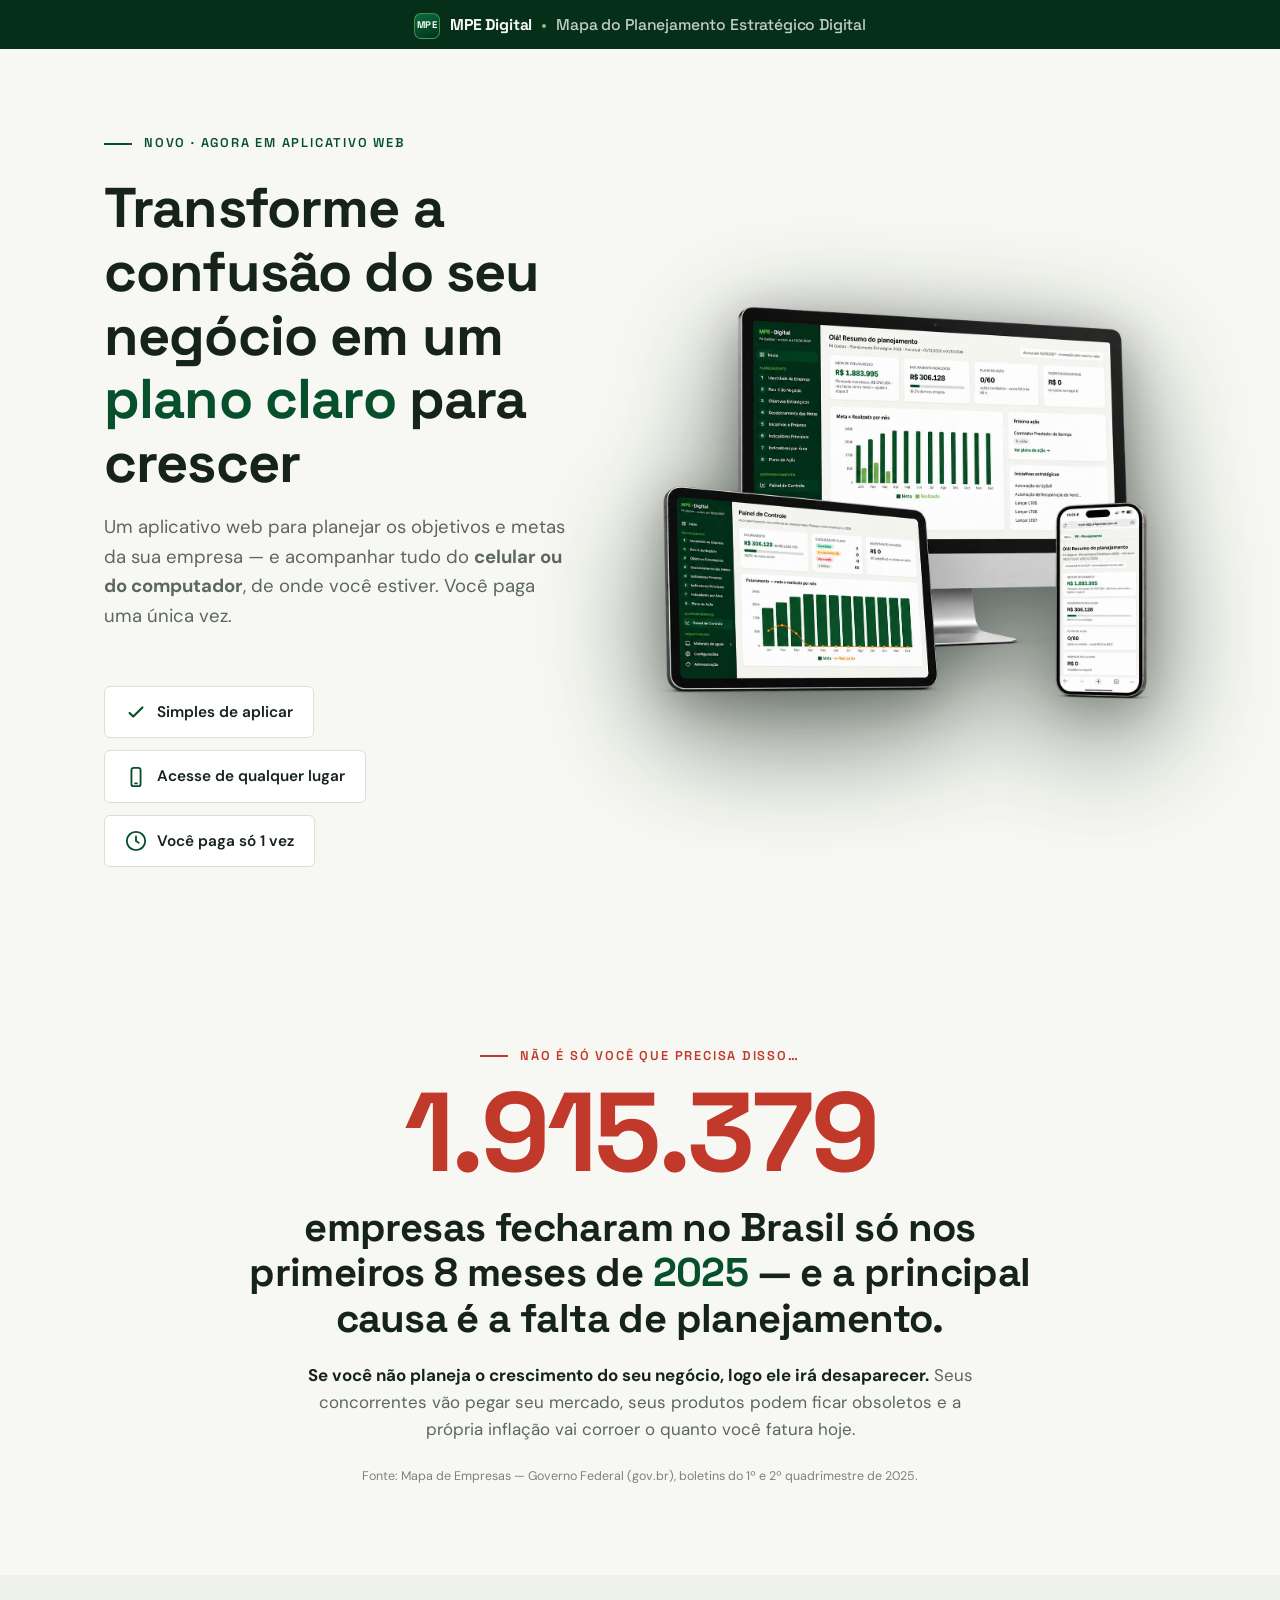
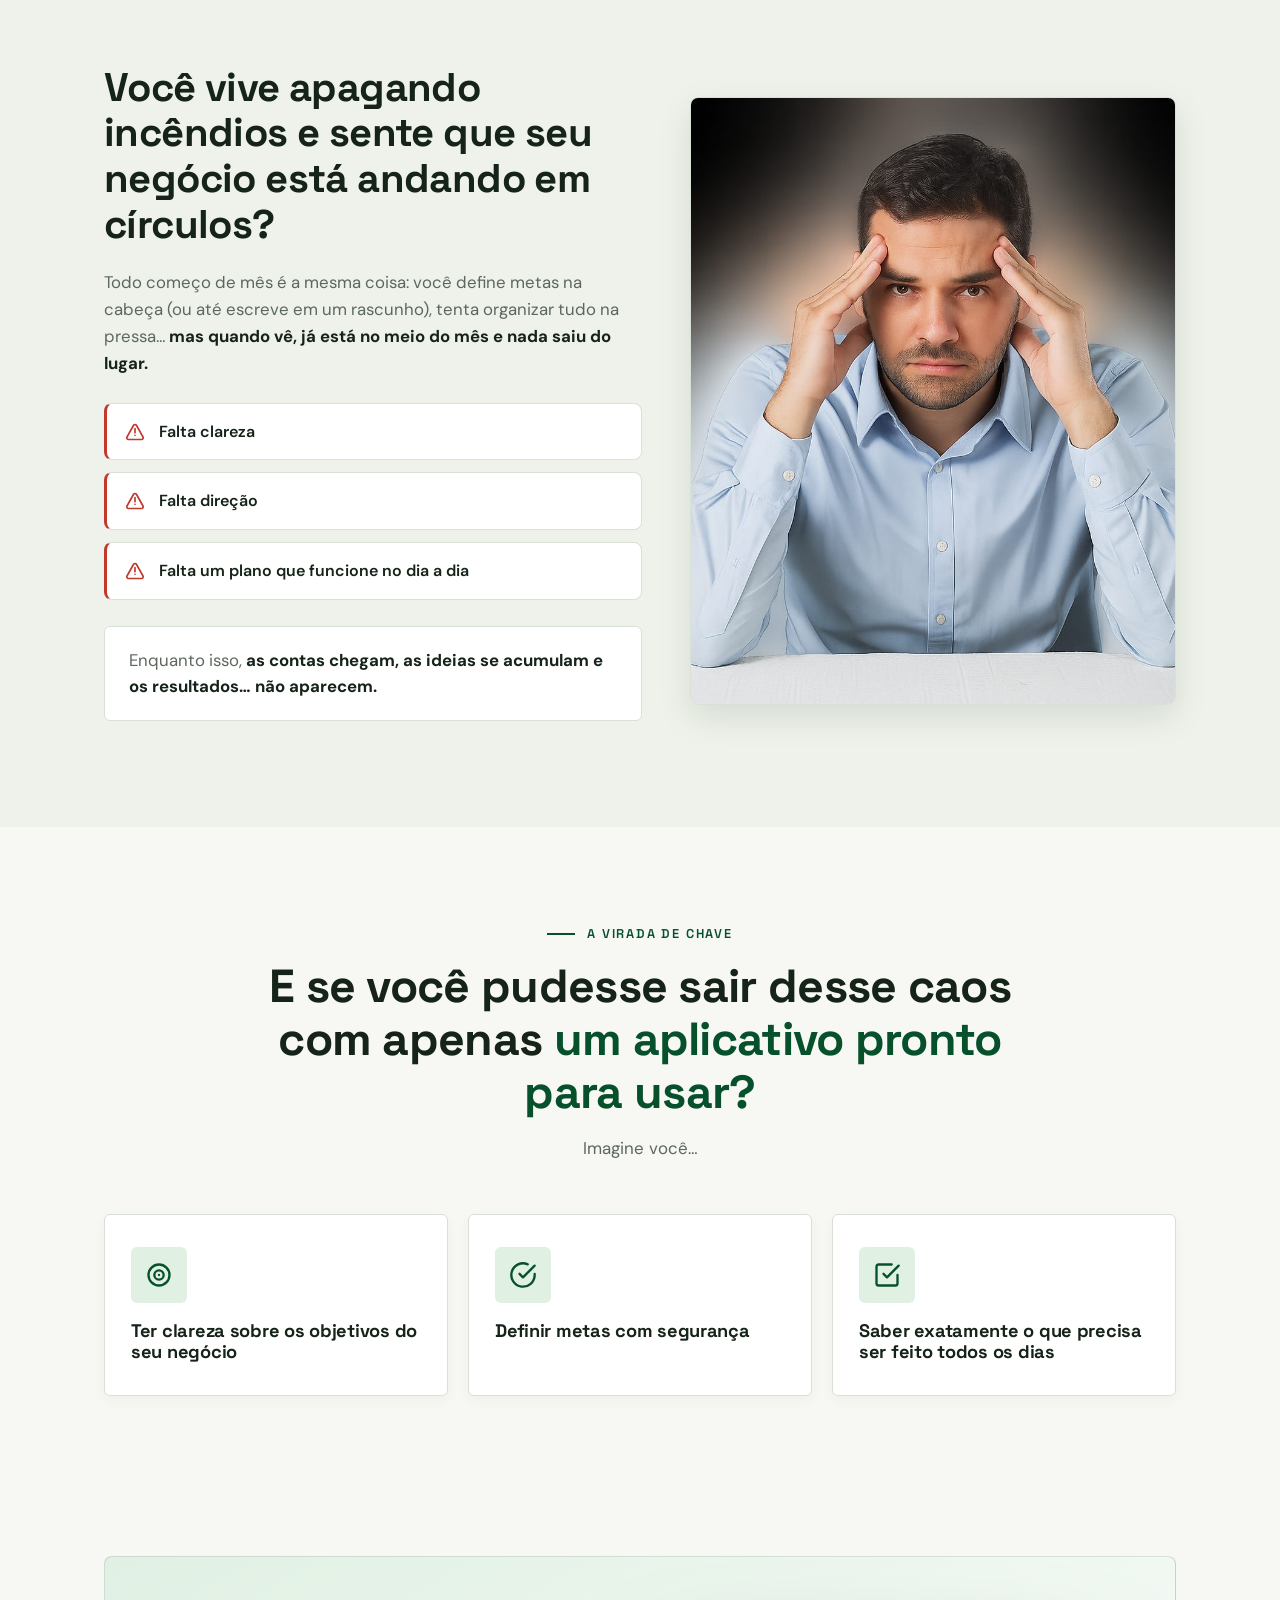
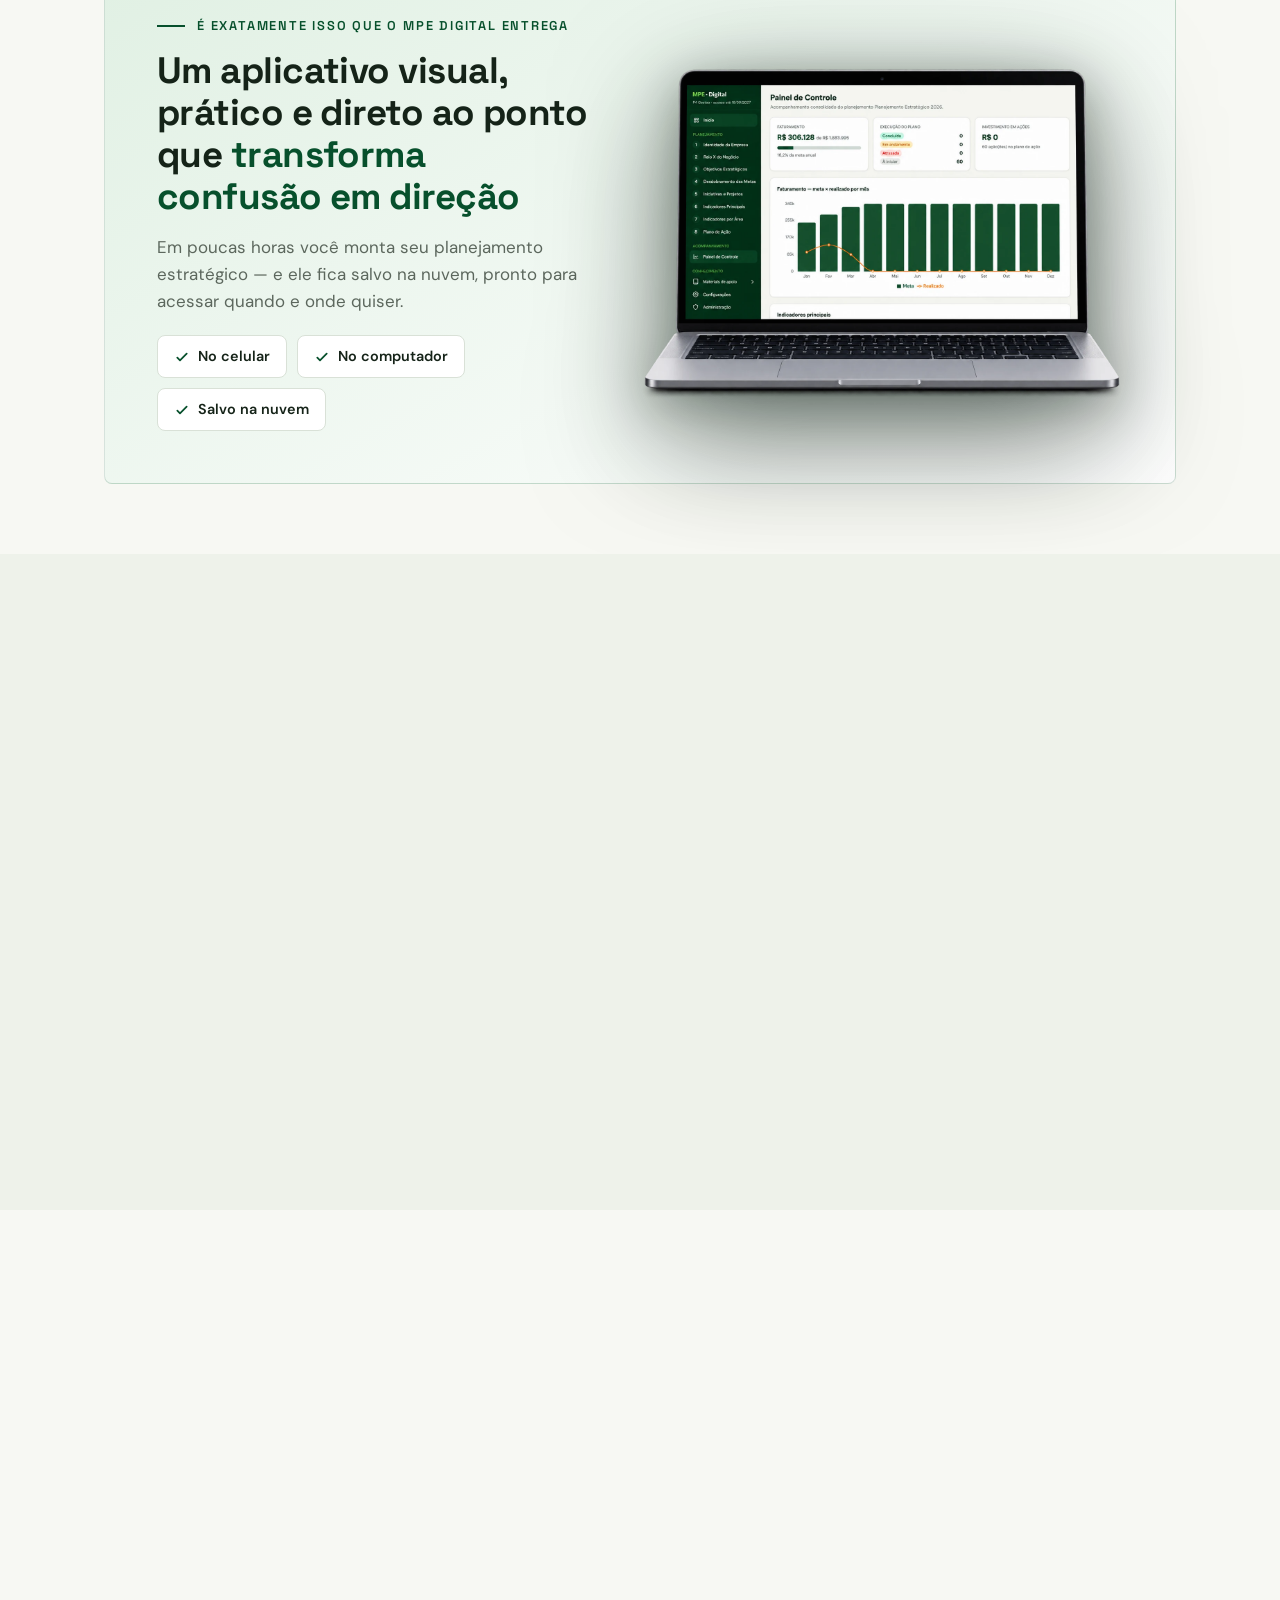
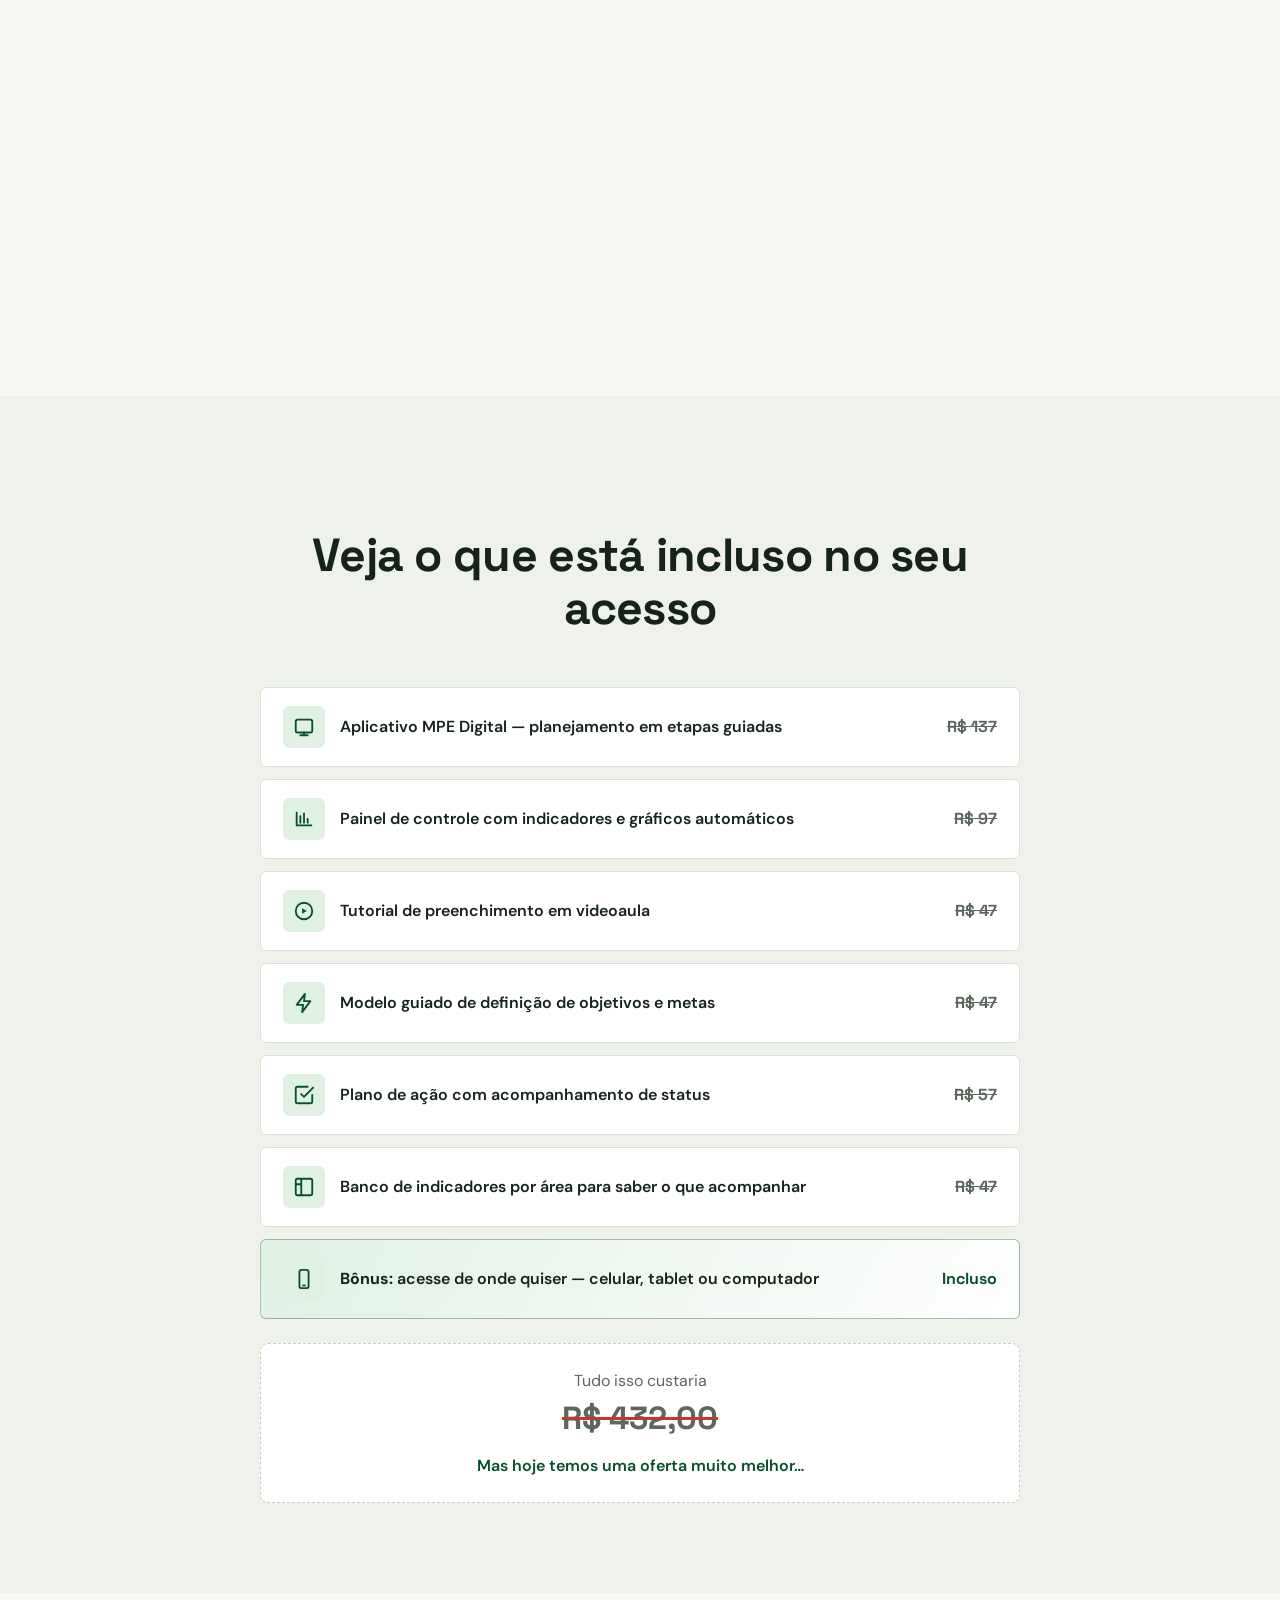
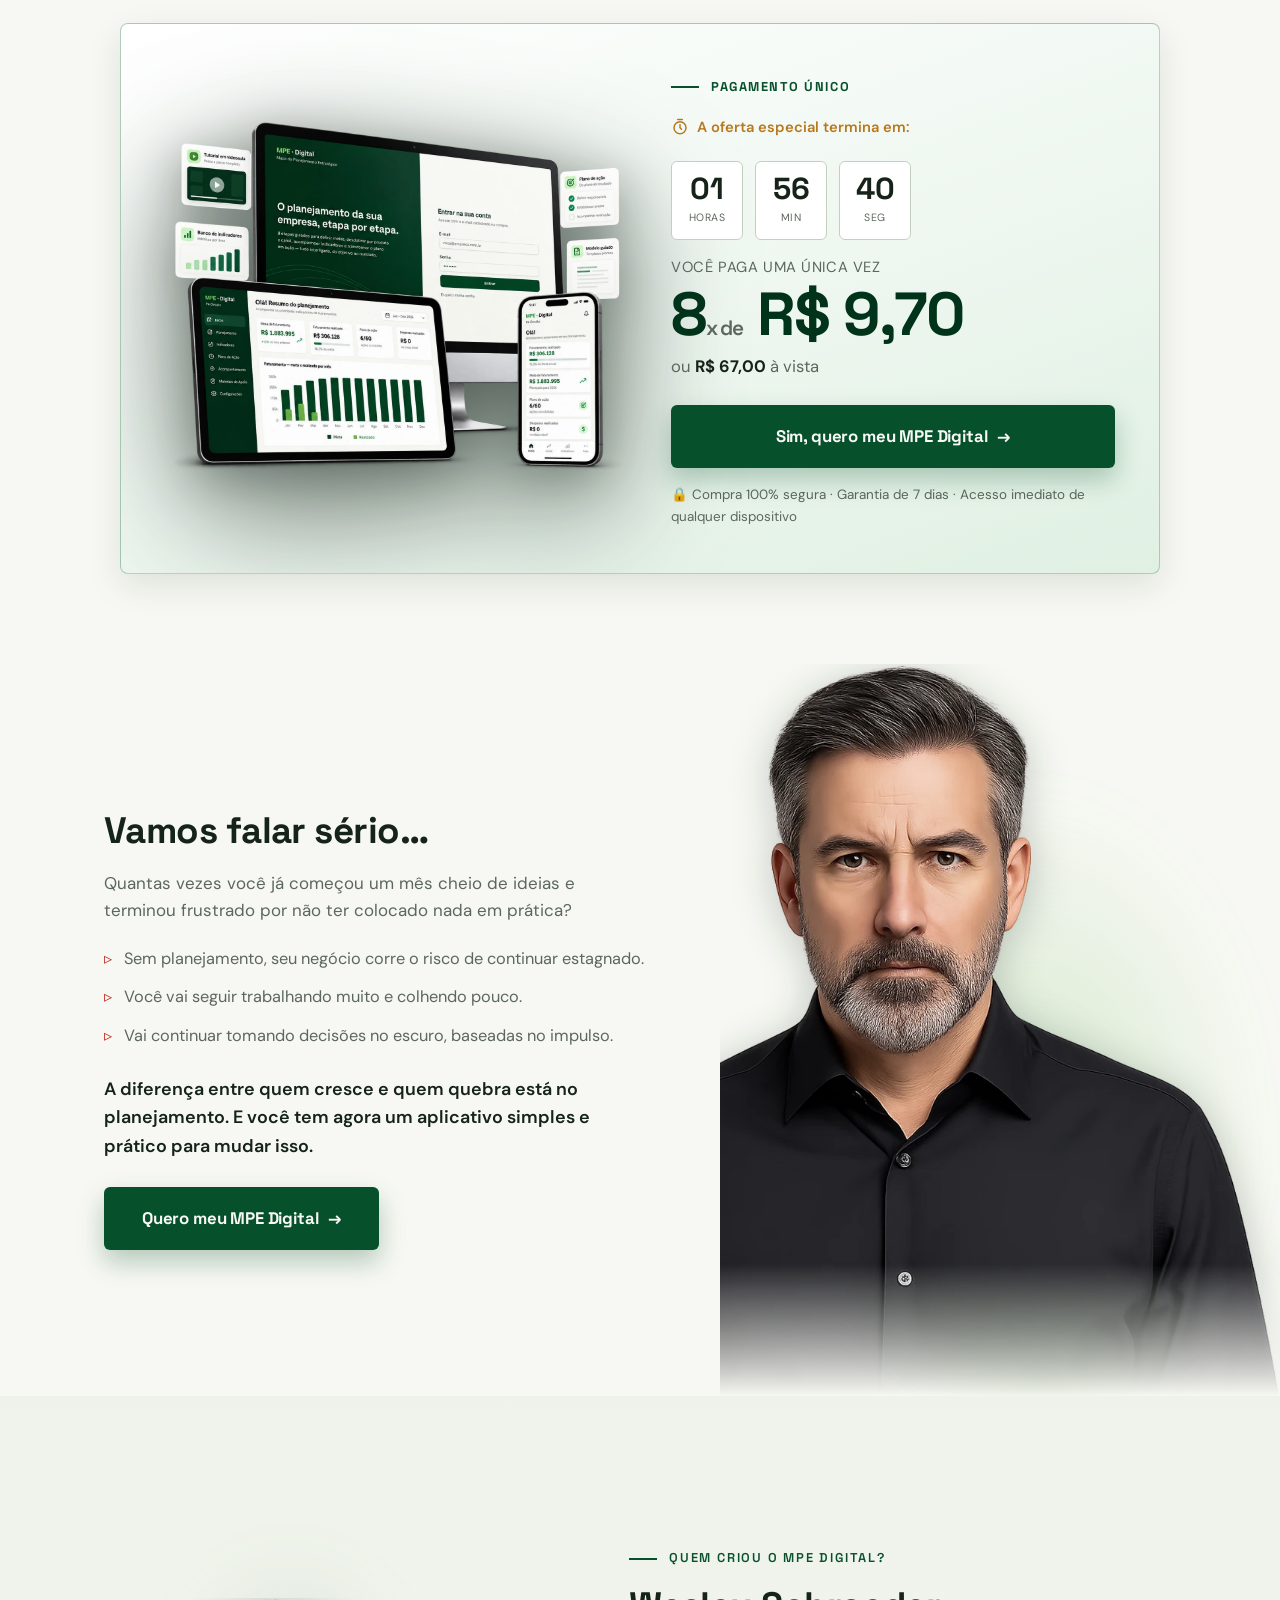
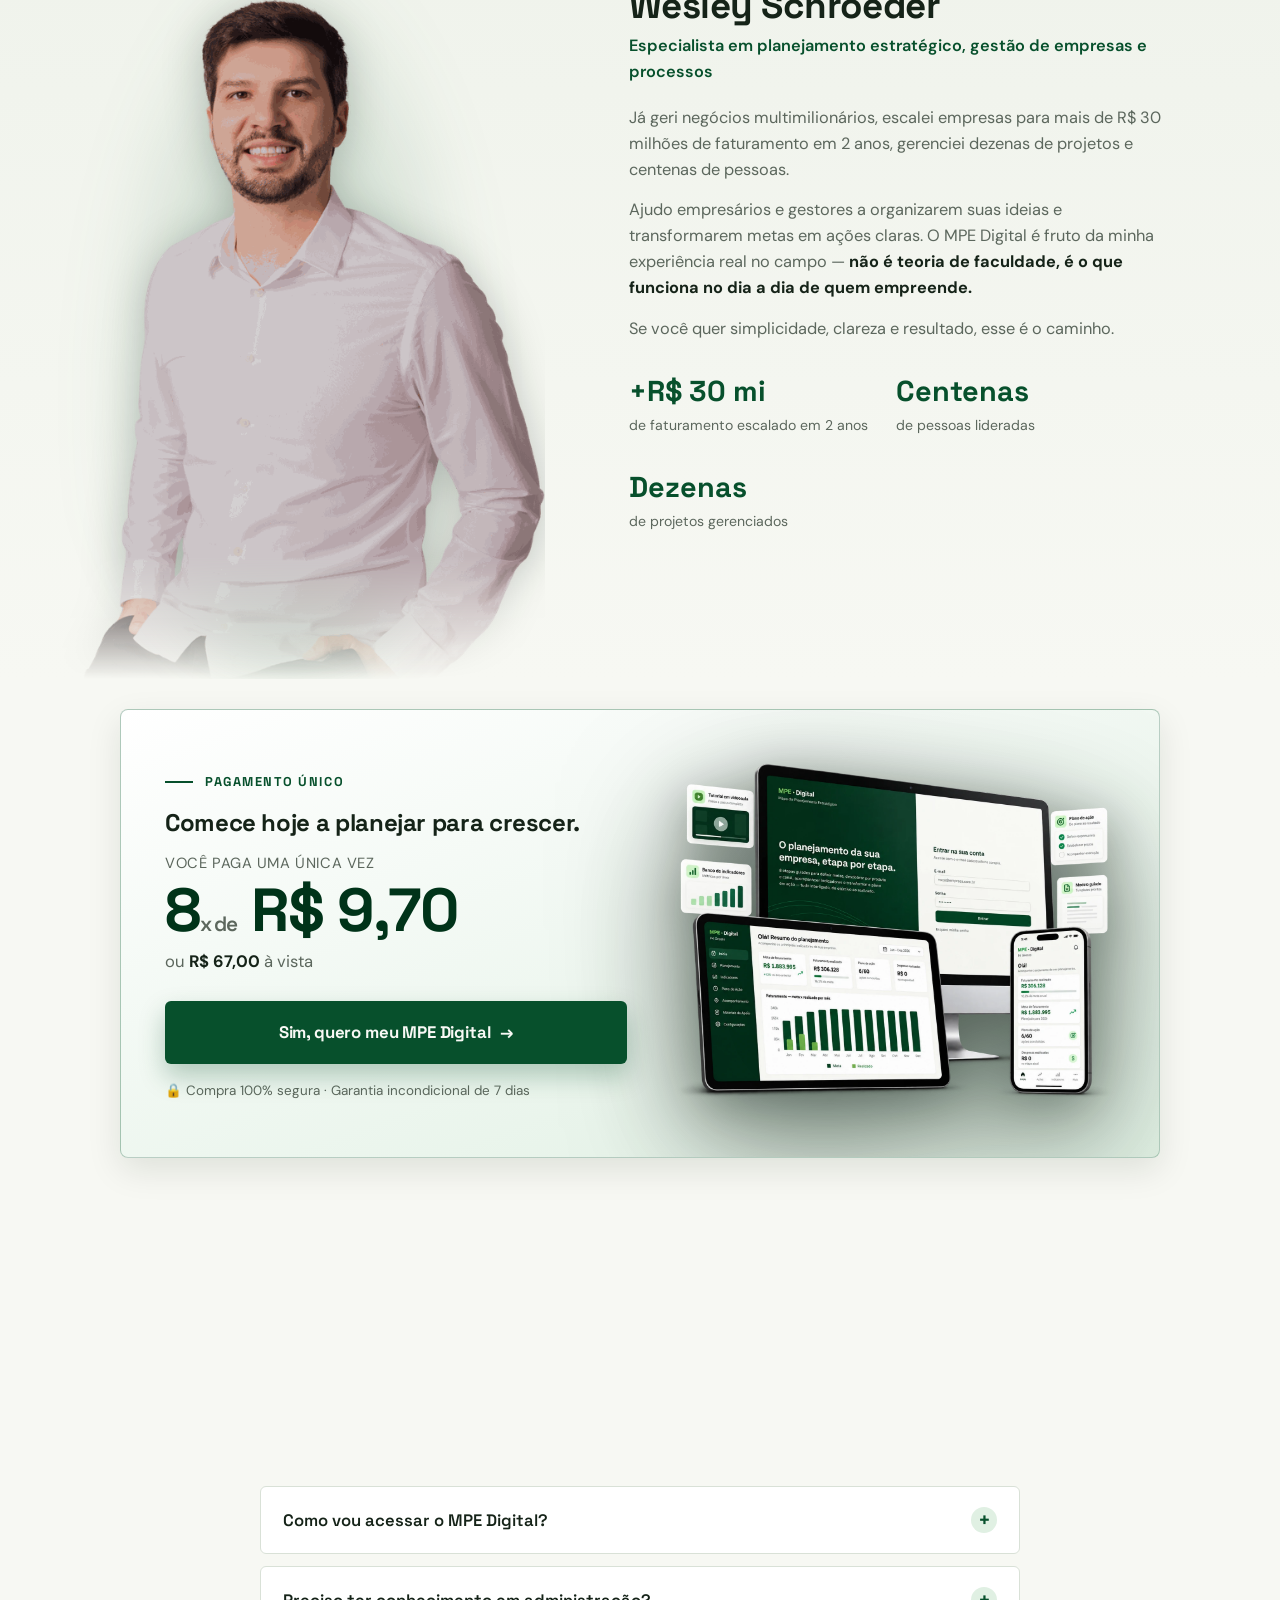
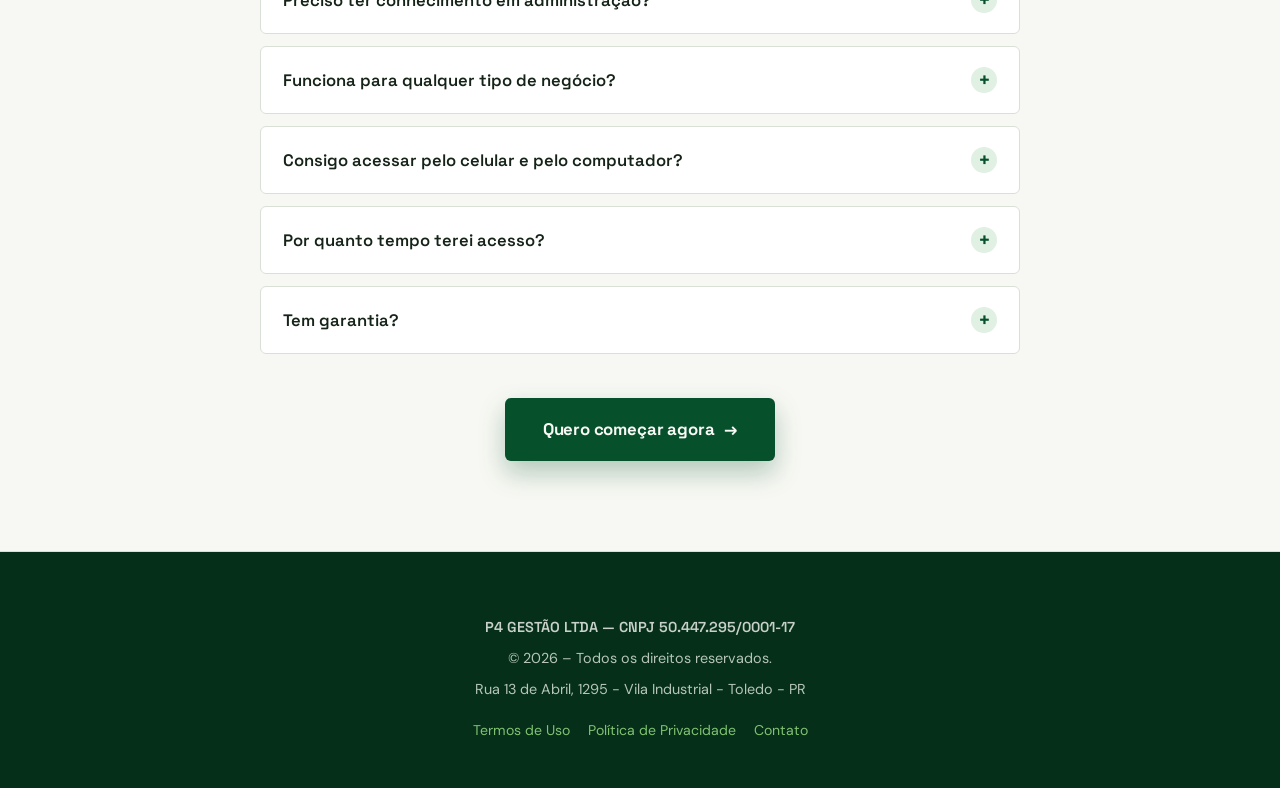
==== index.html @ d0bb92dc "Add files via upload" ====
<!DOCTYPE html>
<!--
  ============================================================
  MPE Digital — Mapa do Planejamento Estratégico Digital
  Produto: aplicativo web (lowticket)  |  Versão: 3.0 (identidade verde clara)
  URL final: https://mped.p4gestao.com.br/
  Checkout: https://payfast.greenn.com.br/gn59mc8/offer/HaTuhL
  Meta Pixel: 1427020837779378  |  Clarity: sn3gbc8rkb
  ============================================================
-->
<html lang="pt-BR">
<head>
<meta charset="UTF-8">
<meta name="viewport" content="width=device-width, initial-scale=1, viewport-fit=cover">
<meta http-equiv="Content-Security-Policy" content="upgrade-insecure-requests">

<title>Mapa do Planejamento Estratégico Digital — Aplicativo Web | MPE Digital</title>
<meta name="description" content="Planeje as metas e objetivos do seu negócio em um aplicativo web. Acesse do celular ou do computador, pague uma única vez. Comece agora por 8x R$ 9,70.">
<meta name="keywords" content="Planejamento Estratégico Digital, aplicativo de planejamento, metas, indicadores, plano de ação, gestão estratégica, MPE Digital">
<link rel="canonical" href="https://mped.p4gestao.com.br/">
<meta name="robots" content="index, follow, max-image-preview:large">

<!-- Open Graph -->
<meta property="og:type" content="product">
<meta property="og:title" content="Mapa do Planejamento Estratégico Digital — Aplicativo Web">
<meta property="og:description" content="Planeje o crescimento do seu negócio em um aplicativo web. Do plano à execução, na palma da sua mão. Pague uma única vez.">
<meta property="og:locale" content="pt_BR">
<meta property="og:url" content="https://mped.p4gestao.com.br/">
<meta property="og:image" content="https://mped.p4gestao.com.br/og-image.jpg">
<meta property="og:image:width" content="1200">
<meta property="og:image:height" content="630">
<!-- Twitter -->
<meta name="twitter:card" content="summary_large_image">
<meta name="twitter:title" content="Mapa do Planejamento Estratégico Digital — Aplicativo Web">
<meta name="twitter:description" content="Planeje o crescimento do seu negócio em um aplicativo web. Do plano à execução, na palma da sua mão.">
<meta name="twitter:image" content="https://mped.p4gestao.com.br/og-image.jpg">

<!-- Favicons -->
<link rel="icon" type="image/x-icon" href="favicon.ico">
<link rel="icon" type="image/png" sizes="16x16" href="favicon-16x16.png">
<link rel="icon" type="image/png" sizes="32x32" href="favicon-32x32.png">
<link rel="apple-touch-icon" sizes="180x180" href="apple-touch-icon.png">
<link rel="manifest" href="site.webmanifest">
<meta name="theme-color" content="#07502C">
<link rel="preload" as="image" href="assets/mockup-dobra1.webp" type="image/webp" fetchpriority="high">

<!-- Fonts -->
<link rel="preconnect" href="https://fonts.googleapis.com">
<link rel="preconnect" href="https://fonts.gstatic.com" crossorigin>
<link rel="preload" as="style" href="https://fonts.googleapis.com/css2?family=Space+Grotesk:wght@500;600;700&family=DM+Sans:wght@400;500;600;700&display=swap">
<link rel="stylesheet" media="print" onload="this.media='all'" href="https://fonts.googleapis.com/css2?family=Space+Grotesk:wght@500;600;700&family=DM+Sans:wght@400;500;600;700&display=swap">
<noscript><link rel="stylesheet" href="https://fonts.googleapis.com/css2?family=Space+Grotesk:wght@500;600;700&family=DM+Sans:wght@400;500;600;700&display=swap"></noscript>

<!-- ============ TRACKING (carregado após o render) ============ -->
<script>
(function(){
  var loaded=false;
  function loadTracking(){
    if(loaded)return; loaded=true;
    !function(f,b,e,v,n,t,s){if(f.fbq)return;n=f.fbq=function(){n.callMethod?
    n.callMethod.apply(n,arguments):n.queue.push(arguments)};if(!f._fbq)f._fbq=n;
    n.push=n;n.loaded=!0;n.version='2.0';n.queue=[];t=b.createElement(e);t.async=!0;
    t.src=v;s=b.getElementsByTagName(e)[0];s.parentNode.insertBefore(t,s)}
    (window,document,'script','https://connect.facebook.net/en_US/fbevents.js');
    fbq('init','1427020837779378'); fbq('track','PageView');
    (function(c,l,a,r,i,t,y){c[a]=c[a]||function(){(c[a].q=c[a].q||[]).push(arguments)};
    t=l.createElement(r);t.async=1;t.src="https://www.clarity.ms/tag/"+i;
    y=l.getElementsByTagName(r)[0];y.parentNode.insertBefore(t,y);})(window,document,"clarity","script","sn3gbc8rkb");
  }
  var evts=['scroll','mousemove','touchstart','keydown','click'];
  function fire(){loadTracking();evts.forEach(function(e){window.removeEventListener(e,fire);});}
  evts.forEach(function(e){window.addEventListener(e,fire,{passive:true});});
  setTimeout(loadTracking,3500);
})();
</script>
<noscript><img height="1" width="1" style="display:none" src="https://www.facebook.com/tr?id=1427020837779378&ev=PageView&noscript=1"/></noscript>

<!-- ============ JSON-LD ============ -->
<script type="application/ld+json">
{"@context":"https://schema.org","@type":"Product","name":"Mapa do Planejamento Estratégico Digital","description":"Aplicativo web para planejar as metas e objetivos do seu negócio. Acesse do celular ou do computador, pague uma única vez.","image":"https://mped.p4gestao.com.br/og-image.jpg","brand":{"@type":"Brand","name":"P4 Gestão"},"offers":{"@type":"Offer","price":"67.00","priceCurrency":"BRL","availability":"https://schema.org/InStock","url":"https://payfast.greenn.com.br/gn59mc8/offer/HaTuhL"}}
</script>
<script type="application/ld+json">
{"@context":"https://schema.org","@type":"FAQPage","mainEntity":[
{"@type":"Question","name":"Como vou acessar o MPE Digital?","acceptedAnswer":{"@type":"Answer","text":"Assim que o pagamento é confirmado, você recebe por e-mail os dados de acesso ao aplicativo MPE Digital. É só entrar com seu login de qualquer navegador — no celular, tablet ou computador."}},
{"@type":"Question","name":"Preciso ter conhecimento em administração?","acceptedAnswer":{"@type":"Answer","text":"Não. O MPE Digital é simples, visual e guiado passo a passo, mesmo que você nunca tenha feito um planejamento antes."}},
{"@type":"Question","name":"Funciona para qualquer tipo de negócio?","acceptedAnswer":{"@type":"Answer","text":"Sim. Ele foi desenvolvido para se adaptar a diferentes nichos e portes de empresas."}},
{"@type":"Question","name":"Consigo acessar pelo celular e pelo computador?","acceptedAnswer":{"@type":"Answer","text":"Sim. O MPE Digital é um aplicativo web: você acessa de qualquer navegador, no celular, tablet ou computador, com seus dados salvos na nuvem."}},
{"@type":"Question","name":"Por quanto tempo terei acesso?","acceptedAnswer":{"@type":"Answer","text":"Você tem acesso ao aplicativo por 1 ano, pagando uma única vez. Nesse período acessa quando e de onde quiser."}},
{"@type":"Question","name":"Tem garantia?","acceptedAnswer":{"@type":"Answer","text":"Sim! Você tem 7 dias para testar. Se não gostar, é só pedir o reembolso."}}
]}
</script>

<style>
:root{
  --bg:#F7F8F3; --bg-2:#EEF2EA; --surface:#FFFFFF;
  --border:#D9E1D7; --border-strong:#C3D0C0;
  --text:#152318; --muted:#5C675D;
  --green:#07502C; --green-2:#33724C; --green-dark:#003319;
  --soft:#E0F0E3; --soft-2:#D6F0DA; --leaf:#80C271;
  --menu-bg:#062F19; --menu-text:#E1EBDF; --menu-active:#80C271; --menu-focus:#0F4025; --menu-div:#1D442C;
  --cream:#F8F9F5; --amber:#B7791F; --red:#C0392B;
  --radius:6px; --maxw:1120px;
  --shadow:0 2px 8px rgba(21,35,24,.05);
  --shadow-lg:0 12px 34px rgba(3,26,14,.10);
}
*{box-sizing:border-box;margin:0;padding:0}
html{scroll-behavior:smooth;-webkit-text-size-adjust:100%}
body{background:var(--bg);color:var(--text);font-family:'DM Sans',system-ui,-apple-system,Arial,sans-serif;line-height:1.6;-webkit-font-smoothing:antialiased;overflow-x:hidden}
img{max-width:100%;display:block}
h1,h2,h3,h4,.display{font-family:'Space Grotesk','DM Sans',sans-serif;line-height:1.14;letter-spacing:-0.015em}
.wrap{max-width:var(--maxw);margin:0 auto;padding:0 24px}
section{position:relative}
.green{color:var(--green)}
.section-alt{background:var(--bg-2)}

/* ===== SLOGAN BAR ===== */
.topbar{background:var(--menu-bg);text-align:center;padding:10px 16px;position:relative;z-index:5}
.brandmark{display:inline-flex;align-items:center;gap:10px;font-family:'Space Grotesk',sans-serif;font-weight:700;color:var(--cream);font-size:.98rem;letter-spacing:-0.01em}
.logo-sq{width:26px;height:26px;border-radius:7px;background:linear-gradient(160deg,#0a6c3c,#003319);border:1.5px solid rgba(128,194,113,.55);display:grid;place-items:center;font-size:.6rem;font-weight:700;color:var(--cream);letter-spacing:.02em}
.brandmark .reg{color:var(--menu-text);font-weight:500;opacity:.85}
.brandmark .dot{width:4px;height:4px;border-radius:50%;background:var(--leaf)}

/* ===== Buttons ===== */
.btn{display:inline-flex;align-items:center;justify-content:center;gap:10px;background:var(--green);color:var(--cream);font-weight:700;font-family:'Space Grotesk',sans-serif;font-size:1.05rem;letter-spacing:-0.01em;padding:18px 38px;border-radius:6px;text-decoration:none;box-shadow:0 12px 26px rgba(7,80,44,.28);transition:transform .25s cubic-bezier(.2,.8,.2,1),box-shadow .25s,background .25s;border:none;cursor:pointer;position:relative;-webkit-tap-highlight-color:transparent}
.btn:hover{background:var(--green-dark);transform:translateY(-3px);box-shadow:0 18px 36px rgba(7,80,44,.34)}
.btn:active{transform:translateY(-1px)}
.btn .arrow{transition:transform .25s}.btn:hover .arrow{transform:translateX(4px)}
.btn-pulse{animation:pulse 2.4s ease-in-out infinite}
@keyframes pulse{0%,100%{box-shadow:0 12px 26px rgba(7,80,44,.28)}50%{box-shadow:0 12px 40px rgba(7,80,44,.5)}}
.tag{display:inline-flex;align-items:center;gap:12px;font-family:'Space Grotesk',sans-serif;font-weight:600;font-size:.8rem;letter-spacing:.14em;text-transform:uppercase;color:var(--green);background:none;border:none;padding:0}
.tag::before{content:"";width:28px;height:2px;background:var(--green);display:inline-block;flex:none}

/* reveal */
.reveal{opacity:0;transform:translateY(26px);transition:opacity .7s ease,transform .7s cubic-bezier(.2,.8,.2,1)}
.reveal.in{opacity:1;transform:none}
.reveal.d1{transition-delay:.08s}.reveal.d2{transition-delay:.16s}.reveal.d3{transition-delay:.24s}.reveal.d4{transition-delay:.32s}
@media(prefers-reduced-motion:reduce){.reveal{opacity:1;transform:none;transition:none}.btn-pulse{animation:none}}

/* ===== HERO ===== */
.hero{padding:78px 0 84px;overflow:hidden}
.hero-grid{display:grid;grid-template-columns:.92fr 1.08fr;grid-template-areas:"text mockup" "badges mockup";gap:26px 52px;align-items:center}
.hero-text{grid-area:text}.hero-badges{grid-area:badges}.hero-visual{grid-area:mockup}
.hero-shot{width:100%;max-width:660px;height:auto;margin:0 auto;filter:drop-shadow(0 34px 60px rgba(3,20,10,.5)) drop-shadow(0 12px 24px rgba(3,20,10,.32))}
.hero h1{font-size:clamp(2rem,4.6vw,3.5rem);font-weight:700;margin:22px 0 18px}
.hero p.sub{font-size:clamp(1rem,1.6vw,1.16rem);color:var(--muted);max-width:520px;margin:0 0 28px}
.badges{display:flex;flex-wrap:wrap;gap:12px}
.badge{display:flex;align-items:center;gap:10px;background:var(--surface);border:1px solid var(--border);padding:13px 20px;border-radius:6px;font-weight:600;font-size:.96rem}
.badge svg{flex:none}

/* ===== APP MOCKUP (CSS) ===== */
.device-duo{position:relative;max-width:640px;margin:0 auto}
.appwin{background:var(--surface);border:1px solid var(--border);border-radius:8px;box-shadow:var(--shadow-lg);overflow:hidden}
.appwin .bar{display:flex;align-items:center;gap:7px;padding:12px 16px;background:#F0F3EE;border-bottom:1px solid var(--border)}
.appwin .bar i{width:11px;height:11px;border-radius:50%;display:block}
.appwin .bar .url{margin-left:12px;font-size:.72rem;color:var(--muted);background:#fff;border:1px solid var(--border);border-radius:20px;padding:5px 14px;font-family:'DM Sans',sans-serif}
.app-body{display:grid;grid-template-columns:118px 1fr;min-height:300px}
.app-side{background:var(--menu-bg);padding:16px 12px;color:var(--menu-text)}
.app-side .brand{font-family:'Space Grotesk',sans-serif;font-weight:700;color:var(--cream);font-size:.82rem;margin:2px 4px 16px;display:flex;align-items:center;gap:6px}
.app-side .brand .m{width:16px;height:16px;border-radius:4px;background:linear-gradient(160deg,#0a6c3c,#003319);border:1px solid rgba(128,194,113,.5)}
.mi{display:flex;align-items:center;gap:8px;font-size:.72rem;padding:8px 9px;border-radius:8px;color:var(--menu-text);margin-bottom:3px}
.mi.active{background:var(--menu-focus);color:#fff;font-weight:600}
.mi .n{width:16px;height:16px;border-radius:50%;background:rgba(128,194,113,.18);color:var(--leaf);font-size:.6rem;display:grid;place-items:center;font-weight:700;flex:none}
.mi.active .n{background:var(--leaf);color:#04220f}
.app-main{padding:18px 20px;background:var(--surface)}
.app-main .hi{font-family:'Space Grotesk',sans-serif;font-weight:700;font-size:.95rem;margin-bottom:2px}
.app-main .sm{font-size:.68rem;color:var(--muted);margin-bottom:14px}
.kpis{display:grid;grid-template-columns:repeat(3,1fr);gap:9px;margin-bottom:16px}
.kpi{background:var(--bg);border:1px solid var(--border);border-radius:6px;padding:10px}
.kpi .l{font-size:.55rem;text-transform:uppercase;letter-spacing:.04em;color:var(--muted);margin-bottom:5px}
.kpi .v{font-family:'Space Grotesk',sans-serif;font-weight:700;font-size:.9rem}
.kpi .v.g{color:var(--green)}
.chartbox{background:var(--bg);border:1px solid var(--border);border-radius:6px;padding:12px 12px 8px}
.chartbox .ct{font-family:'Space Grotesk',sans-serif;font-weight:700;font-size:.72rem;margin-bottom:10px}
.bars{display:flex;align-items:flex-end;gap:5px;height:78px}
.bcol{flex:1;display:flex;align-items:flex-end;justify-content:center;gap:2px;height:100%}
.bcol .b{width:5px;border-radius:3px 3px 0 0;background:var(--green-dark)}
.bcol .b.r{background:var(--leaf)}
.leg{display:flex;gap:14px;margin-top:8px;font-size:.58rem;color:var(--muted)}
.leg span{display:inline-flex;align-items:center;gap:5px}
.leg i{width:8px;height:8px;border-radius:2px;display:block}

.phone{position:absolute;right:-6px;bottom:-30px;width:150px;background:#0b120d;border:6px solid #0b120d;border-radius:26px;box-shadow:var(--shadow-lg);overflow:hidden;z-index:3}
.phone .pscreen{background:var(--bg);border-radius:20px;overflow:hidden}
.phone .ptop{background:var(--menu-bg);color:var(--cream);font-family:'Space Grotesk',sans-serif;font-weight:700;font-size:.6rem;padding:9px 12px;display:flex;align-items:center;gap:5px}
.phone .ptop .m{width:12px;height:12px;border-radius:3px;background:linear-gradient(160deg,#0a6c3c,#003319);border:1px solid rgba(128,194,113,.5)}
.phone .pbody{padding:10px}
.phone .pk{background:#fff;border:1px solid var(--border);border-radius:8px;padding:7px 9px;margin-bottom:6px}
.phone .pk .l{font-size:.44rem;text-transform:uppercase;color:var(--muted);letter-spacing:.03em}
.phone .pk .v{font-family:'Space Grotesk',sans-serif;font-weight:700;font-size:.72rem;color:var(--green)}
.phone .pbars{display:flex;align-items:flex-end;gap:3px;height:34px;background:#fff;border:1px solid var(--border);border-radius:8px;padding:7px 8px}
.phone .pbars .b{flex:1;border-radius:2px 2px 0 0;background:var(--green-dark)}

/* ===== STAT ===== */
.stat{padding:88px 0;text-align:center}
.stat .bignum{font-family:'Space Grotesk',sans-serif;font-weight:700;font-size:clamp(3rem,11vw,7rem);line-height:1;color:var(--red);margin:10px 0 4px;letter-spacing:-0.03em}
.stat h2{font-size:clamp(1.5rem,4vw,2.5rem);font-weight:700;max-width:840px;margin:16px auto 20px}
.stat p{font-size:1.06rem;color:var(--muted);max-width:700px;margin:0 auto}
.stat .src{font-size:.78rem;color:var(--muted);opacity:.8;margin-top:24px}
.tag.red{color:var(--red)}
.tag.red::before{background:var(--red)}

/* ===== section heading ===== */
.shead{text-align:center;max-width:760px;margin:0 auto 52px}
.shead h2{font-size:clamp(1.7rem,4.4vw,2.9rem);font-weight:700;margin:16px 0 0}
.shead p{color:var(--muted);font-size:1.06rem;margin-top:16px}

/* ===== PROBLEM ===== */
.problem{padding:90px 0;background:var(--bg-2)}
.problem-grid{display:grid;grid-template-columns:1.05fr .95fr;gap:48px;align-items:center}
.problem h2{font-size:clamp(1.6rem,4vw,2.5rem);font-weight:700;margin-bottom:22px}
.problem p{color:var(--muted);font-size:1.05rem;margin-bottom:16px}
.problem strong{color:var(--text)}
.lack{display:flex;flex-direction:column;gap:12px;margin:26px 0}
.lack-item{display:flex;align-items:center;gap:14px;background:var(--surface);border:1px solid var(--border);border-left:3px solid var(--red);padding:15px 18px;border-radius:8px;font-weight:600}
.lack-item svg{flex:none}
.problem-callout{margin-top:24px;padding:20px 24px;background:var(--surface);border:1px solid var(--border);border-radius:6px;color:var(--muted);font-size:1.02rem}
.problem-img{border-radius:8px;overflow:hidden;box-shadow:var(--shadow-lg);aspect-ratio:4/5;border:1px solid var(--border)}
.problem-img img{width:100%;height:100%;object-fit:cover;object-position:50% 30%}
.problem-img.placeholder{background:linear-gradient(160deg,#dfe7dc,#c9d6c6);display:grid;place-items:center;font-size:4rem}

/* ===== SOLUTION ===== */
.solution{padding:90px 0}
.imagine-grid{display:grid;grid-template-columns:repeat(3,1fr);gap:20px}
.icard{background:var(--surface);border:1px solid var(--border);border-radius:var(--radius);padding:32px 26px;transition:transform .3s,border-color .3s,box-shadow .3s;box-shadow:0 4px 14px rgba(21,35,24,.04)}
.icard:hover{transform:translateY(-6px);border-color:rgba(7,80,44,.3);box-shadow:var(--shadow)}
.icard .ico{width:56px;height:56px;border-radius:6px;display:grid;place-items:center;background:var(--soft);margin-bottom:18px}
.icard h3{font-size:1.14rem;font-weight:700}

/* ===== DELIVERS ===== */
.delivers{padding:70px 0}
.delivers-inner{background:linear-gradient(150deg,var(--soft),#fff);border:1px solid rgba(7,80,44,.16);border-radius:8px;padding:52px}
.delivers-grid{display:grid;grid-template-columns:.95fr 1.05fr;gap:44px;align-items:center}
.delivers-text h2{font-size:clamp(1.5rem,3.6vw,2.3rem);font-weight:700;margin:14px 0 16px}
.delivers-text p{color:var(--muted);font-size:1.06rem;margin:0 0 10px}
.delivers-text .chips{display:flex;flex-wrap:wrap;gap:10px;margin-top:20px}
.dchip{display:inline-flex;align-items:center;gap:8px;background:var(--surface);border:1px solid var(--border);border-radius:8px;padding:9px 16px;font-size:.9rem;font-weight:600}

/* ===== STEPS ===== */
.steps{padding:90px 0;background:var(--bg-2)}
.steps-grid{display:grid;grid-template-columns:repeat(5,1fr);gap:16px;counter-reset:step}
.step{background:var(--surface);border:1px solid var(--border);border-radius:var(--radius);padding:28px 20px;position:relative;transition:transform .3s,border-color .3s}
.step:hover{transform:translateY(-6px);border-color:rgba(7,80,44,.3)}
.step .n{counter-increment:step;font-family:'Space Grotesk',sans-serif;font-weight:700;font-size:1.2rem;color:var(--cream);width:40px;height:40px;border-radius:8px;background:var(--green);display:grid;place-items:center;margin-bottom:16px}
.step .n::before{content:"0" counter(step)}
.step h3{font-size:1.04rem;font-weight:700;margin-bottom:9px}
.step p{color:var(--muted);font-size:.92rem}
.step:not(:last-child)::after{content:"→";position:absolute;top:36px;right:-20px;font-family:'Space Grotesk',sans-serif;font-weight:700;font-size:1.5rem;color:rgba(7,80,44,.4);z-index:3}

/* ===== FOR WHOM ===== */
.forwhom{padding:90px 0}
.fw-grid{display:grid;grid-template-columns:repeat(2,1fr);gap:15px;max-width:880px;margin:0 auto}
.fw-item{display:flex;gap:15px;align-items:flex-start;background:var(--surface);border:1px solid var(--border);border-radius:6px;padding:20px 22px}
.fw-item .chk{flex:none;width:30px;height:30px;border-radius:50%;background:var(--soft);display:grid;place-items:center;margin-top:2px}
.fw-item span{font-weight:500}
.fw-note{text-align:center;max-width:680px;margin:40px auto 0;font-size:1.08rem;color:var(--muted)}
.fw-note strong{color:var(--text)}

/* ===== OFFER STACK ===== */
.offer{padding:90px 0;background:var(--bg-2)}
.stack{display:flex;flex-direction:column;gap:12px;max-width:760px;margin:0 auto}
.stack-item{display:flex;align-items:center;justify-content:space-between;gap:16px;background:var(--surface);border:1px solid var(--border);border-radius:6px;padding:18px 22px;transition:border-color .3s}
.stack-item:hover{border-color:rgba(7,80,44,.3)}
.stack-item .left{display:flex;align-items:center;gap:15px}
.stack-item .bx{flex:none;width:42px;height:42px;border-radius:6px;background:var(--soft);display:grid;place-items:center}
.stack-item .name{font-weight:600}
.stack-item .price{font-family:'Space Grotesk',sans-serif;font-weight:700;color:var(--muted);text-decoration:line-through;white-space:nowrap}
.stack-item.bonus{border-color:rgba(7,80,44,.35);background:linear-gradient(120deg,var(--soft),#fff)}
.stack-item.bonus .price{color:var(--green);text-decoration:none}
.totalbar{max-width:760px;margin:24px auto 0;text-align:center;background:var(--surface);border:1px dashed var(--border-strong);border-radius:8px;padding:24px}
.totalbar .lbl{color:var(--muted);font-size:1rem}
.totalbar .tot{font-family:'Space Grotesk',sans-serif;font-weight:700;font-size:2rem;text-decoration:line-through;text-decoration-color:var(--red);color:var(--muted)}
.totalbar .more{display:block;margin-top:8px;color:var(--green);font-weight:600}

/* ===== OFFER CARD ===== */
.pricewrap{padding:30px 0 90px}
.pricecard{background:linear-gradient(160deg,#fff,var(--soft));border:1px solid rgba(7,80,44,.28);border-radius:8px;padding:46px 44px;position:relative;overflow:hidden;box-shadow:var(--shadow-lg);max-width:1040px;margin:0 auto}
.pc-inner{display:grid;grid-template-columns:1.02fr .98fr;gap:44px;align-items:center}
.pc-inner.rev .pc-visual{order:2}
.pc-visual{position:relative}
.pc-info{position:relative;z-index:1}
.pricecard .vital{display:inline-flex;align-items:center;gap:12px;font-family:'Space Grotesk',sans-serif;font-weight:700;letter-spacing:.12em;font-size:.8rem;color:var(--green);text-transform:uppercase}
.pricecard .vital::before{content:"";width:28px;height:2px;background:var(--green);display:inline-block;flex:none}
.pricecard .once{color:var(--muted);margin:16px 0 4px;font-size:.92rem;text-transform:uppercase;letter-spacing:.04em}
.pricecard .big{font-family:'Space Grotesk',sans-serif;font-weight:700;font-size:clamp(2.6rem,8vw,3.8rem);line-height:1;color:var(--green-dark);letter-spacing:-0.02em}
.pricecard .big small{font-size:1.3rem;color:var(--muted);font-weight:600}
.pricecard .avista{color:var(--muted);margin-top:8px;font-size:1.04rem}
.pricecard .avista strong{color:var(--text)}
.pricecard .btn{margin-top:26px;width:100%}
.pricecard .limited{margin-top:16px;font-size:.84rem;color:var(--muted)}
.countdown{display:flex;gap:12px;margin:22px 0 4px}
.cd-box{background:var(--surface);border:1px solid var(--border-strong);border-radius:6px;padding:12px 8px;min-width:72px;text-align:center}
.cd-box .num{font-family:'Space Grotesk',sans-serif;font-weight:700;font-size:1.9rem;line-height:1;color:var(--text)}
.cd-box .unit{font-size:.66rem;text-transform:uppercase;letter-spacing:.05em;color:var(--muted);margin-top:6px}
.cd-label{color:var(--amber);font-weight:600;font-size:.92rem;display:flex;align-items:center;gap:8px;margin-top:18px}

/* ===== SERIOUS ===== */
.serious{padding:90px 0}
.serious-grid{display:grid;grid-template-columns:.85fr 1.15fr;gap:44px;align-items:center;max-width:1000px;margin:0 auto}
.serious-img{border-radius:8px;overflow:hidden;box-shadow:var(--shadow-lg);aspect-ratio:1;border:1px solid var(--border)}
.serious-img img{width:100%;height:100%;object-fit:cover}
.serious-img.placeholder{background:linear-gradient(160deg,#dfe7dc,#c9d6c6);display:grid;place-items:center;font-size:4rem}
.serious-card h2{font-size:clamp(1.6rem,4vw,2.3rem);font-weight:700;margin-bottom:18px}
.serious-card>p{color:var(--muted);font-size:1.06rem;margin-bottom:22px}
.warns{display:flex;flex-direction:column;gap:12px;margin-bottom:26px}
.warn{display:flex;gap:12px;align-items:flex-start;color:var(--muted);font-size:1.02rem}
.warn .ic{flex:none;color:var(--red);font-weight:700}
.serious-card .punch{color:var(--text);font-weight:600;font-size:1.12rem;margin-bottom:26px}

/* ===== ABOUT ===== */
.about{padding:90px 0;background:var(--bg-2)}
.about-grid{display:grid;grid-template-columns:.8fr 1.2fr;gap:46px;align-items:center;max-width:980px;margin:0 auto}
.about-photo{aspect-ratio:1;border-radius:8px;overflow:hidden;border:1px solid var(--border);box-shadow:var(--shadow-lg)}
.about-photo img{width:100%;height:100%;object-fit:cover;object-position:50% 18%}
.about-photo.placeholder{background:linear-gradient(160deg,#dfe7dc,#c9d6c6);display:grid;place-items:center}
.about h2{font-size:clamp(1.6rem,4vw,2.3rem);font-weight:700;margin-bottom:6px}
.about .role{color:var(--green);font-weight:600;margin-bottom:20px}
.about p{color:var(--muted);font-size:1.02rem;margin-bottom:14px}
.about strong{color:var(--text)}
.about .metrics{display:flex;gap:28px;margin-top:26px;flex-wrap:wrap}
.metric .mv{font-family:'Space Grotesk',sans-serif;font-weight:700;font-size:1.8rem;color:var(--green)}
.metric .ml{color:var(--muted);font-size:.88rem}

/* ===== FAQ ===== */
.faq{padding:90px 0}
.faq-list{max-width:760px;margin:0 auto;display:flex;flex-direction:column;gap:12px}
.faq-item{background:var(--surface);border:1px solid var(--border);border-radius:6px;overflow:hidden;transition:border-color .3s}
.faq-item.open{border-color:rgba(7,80,44,.35)}
.faq-q{width:100%;text-align:left;background:none;border:none;color:var(--text);font-family:'Space Grotesk',sans-serif;font-weight:600;font-size:1.04rem;padding:20px 22px;cursor:pointer;display:flex;justify-content:space-between;align-items:center;gap:16px}
.faq-q .pm{flex:none;width:26px;height:26px;border-radius:50%;background:var(--soft);display:grid;place-items:center;transition:transform .3s;color:var(--green);font-size:1.3rem;line-height:1}
.faq-item.open .pm{transform:rotate(45deg)}
.faq-a{max-height:0;overflow:hidden;transition:max-height .35s ease;color:var(--muted)}
.faq-a div{padding:0 22px 22px;font-size:1rem}
.faq-a a{color:var(--green)}
.faq-cta{text-align:center;margin-top:44px}

/* ===== FOOTER ===== */
footer{padding:56px 0 46px;border-top:1px solid var(--border);background:var(--menu-bg);text-align:center;color:var(--menu-text)}
footer .co{font-family:'Space Grotesk',sans-serif;font-weight:600;color:var(--cream)}
footer p{color:var(--menu-text);opacity:.8;font-size:.9rem;margin:8px 0}
footer .links{margin-top:18px;display:flex;gap:18px;justify-content:center;flex-wrap:wrap}
footer .links a{color:var(--leaf);text-decoration:none;font-size:.88rem}
footer .links a:hover{text-decoration:underline}

/* ===== BLEED (foto recortada sangrando no fim da dobra) ===== */
.bleed{position:relative;overflow:hidden}
.bleed .wrap{position:relative;z-index:2}
.bleed-grid{display:grid;grid-template-columns:.92fr 1.08fr;gap:40px;align-items:center}
.person{position:absolute;bottom:0;z-index:1;pointer-events:none}
.person-left{left:0}
.person img{width:100%;height:auto;display:block;filter:drop-shadow(0 6px 20px rgba(3,20,10,.22));-webkit-mask-image:linear-gradient(to bottom,#000 82%,rgba(0,0,0,0) 100%);mask-image:linear-gradient(to bottom,#000 82%,rgba(0,0,0,0) 100%)}
.person-glow{position:absolute;left:3%;bottom:1%;width:84%;height:82%;border-radius:50%;background:radial-gradient(ellipse at 50% 62%,rgba(128,194,113,.30),rgba(128,194,113,0) 70%);filter:blur(28px);z-index:-1}
.person-right{right:0;left:auto}
.serious.bleed .bleed-grid{grid-template-columns:1.06fr .94fr;min-height:440px;padding:56px 0;align-items:center}
.serious .person{top:0;bottom:0;right:0;left:auto;width:46%;max-width:560px;overflow:hidden}
.serious .person img{position:absolute;bottom:0;right:0;height:100%;width:auto;max-width:none}
.serious .person-glow{left:auto;right:2%}
.about.bleed{background:linear-gradient(180deg,var(--bg-2),var(--bg))}
.about.bleed .bleed-grid{grid-template-columns:.94fr 1.06fr;min-height:520px;padding:56px 0;align-items:center}
.about .person{top:0;bottom:0;left:3.5%;right:auto;width:42%;max-width:500px}
.about .person img{position:absolute;bottom:0;left:0;width:100%;height:auto;max-width:none}
.about .person-glow{left:2%;right:auto;width:94%;height:90%;background:radial-gradient(ellipse 60% 82% at 50% 66%,rgba(51,114,76,.36),rgba(51,114,76,0) 70%)}

/* ===== STICKY MOBILE CTA ===== */
.mobile-cta{display:none}
@media(max-width:720px){
  .mobile-cta{display:flex;align-items:center;justify-content:center;gap:9px;position:fixed;left:12px;right:12px;bottom:12px;bottom:calc(12px + env(safe-area-inset-bottom));z-index:60;background:var(--green);color:var(--cream);font-family:'Space Grotesk',sans-serif;font-weight:700;font-size:1.02rem;padding:16px 18px;border-radius:12px;text-decoration:none;box-shadow:0 10px 30px rgba(7,80,44,.45);transition:transform .35s cubic-bezier(.2,.8,.2,1),opacity .35s}
  .mobile-cta .p{opacity:.85;font-weight:600;font-size:.92rem}
  .mobile-cta.hide{transform:translateY(160%);opacity:0;pointer-events:none}
}

/* ===== responsive ===== */
@media(max-width:900px){
  .hero{padding:56px 0 90px}
  .bleed-grid{grid-template-columns:1fr;gap:8px}
  .bleed-spacer{display:none}
  .serious .person,.about .person{position:static;width:64%;max-width:280px;margin:0 auto 4px}
  .serious .person,.about .person{top:auto;bottom:auto;right:auto;left:auto;overflow:visible}
  .serious .person img,.about .person img{position:static;height:auto;width:100%}
  .serious.bleed .bleed-grid,.about.bleed .bleed-grid{min-height:0;padding:48px 0}
  .about.bleed{background:var(--bg-2)}
  .bleed-text{text-align:center}
  .bleed-text .warns,.bleed-text .metrics{text-align:left}
  .hero-grid{grid-template-columns:1fr;grid-template-areas:"text" "mockup" "badges";gap:34px}
  .hero-text{text-align:center}.hero p.sub{margin-left:auto;margin-right:auto}.badges{justify-content:center}
  .problem-grid,.imagine-grid,.delivers-grid,.serious-grid,.about-grid,.pc-inner{grid-template-columns:1fr}
  .pc-inner{gap:32px}.pc-inner.rev .pc-visual{order:0}
  .delivers-grid,.serious-grid,.about-grid{gap:32px;text-align:center}
  .delivers-text .chips,.about .metrics,.serious .warns{justify-content:center}
  .steps-grid{grid-template-columns:repeat(2,1fr)}
  .step:not(:last-child)::after{display:none}
  .fw-grid{grid-template-columns:1fr}
  .problem-img{max-width:420px;margin:0 auto;aspect-ratio:3/2}
  .serious-img,.about-photo{max-width:360px;margin:0 auto}
  .delivers-inner{padding:38px 26px}
  .device-duo{max-width:520px}
}
@media(max-width:560px){
  .wrap{padding:0 18px}
  .btn{font-size:1rem;padding:16px 22px}
  .serious-card .btn,.faq-cta .btn{width:100%}
  .hero{padding:48px 0 86px}
  .badge{padding:11px 15px;font-size:.9rem;width:100%;justify-content:center}
  .stat,.problem,.solution,.steps,.forwhom,.offer,.serious,.about,.faq{padding:58px 0}
  .steps-grid{grid-template-columns:1fr;gap:26px}
  .step:not(:last-child)::after{display:block;content:"↓";top:auto;bottom:-22px;right:auto;left:50%;transform:translateX(-50%);font-size:1.3rem}
  .countdown{gap:8px}.cd-box{min-width:0;flex:1;padding:11px 4px}.cd-box .num{font-size:1.5rem}
  .pricecard{padding:32px 22px}
  .delivers-inner,.serious-card{padding:0}
  .about .metrics{gap:18px}.metric .mv{font-size:1.5rem}
  .app-body{grid-template-columns:96px 1fr}
  .phone{width:118px;bottom:-24px}
  .stack-item{padding:15px 16px;gap:10px}.stack-item .name{font-size:.9rem}
}
</style>
</head>
<body>

<!-- ===== TOP BAR ===== -->
<div class="topbar">
  <span class="brandmark"><span class="logo-sq">MPE</span> MPE Digital <span class="dot"></span> <span class="reg">Mapa do Planejamento Estratégico Digital</span></span>
</div>

<!-- ===== HERO ===== -->
<section class="hero">
  <div class="wrap">
    <div class="hero-grid">
      <div class="hero-text">
        <span class="tag reveal">Novo · agora em aplicativo web</span>
        <h1 class="reveal d1">Transforme a confusão do seu negócio em um <span class="green">plano claro</span> para crescer</h1>
        <p class="sub reveal d2">Um aplicativo web para planejar os objetivos e metas da sua empresa — e acompanhar tudo do <strong>celular ou do computador</strong>, de onde você estiver. Você paga uma única vez.</p>
      </div>
      <div class="hero-visual reveal d4">
        <picture>
          <source srcset="assets/mockup-dobra1.webp" type="image/webp">
          <img class="hero-shot" src="assets/mockup-dobra1.png" width="1399" height="1122" decoding="async" fetchpriority="high" alt="MPE Digital no computador, no tablet e no celular" onerror="this.style.display='none'">
        </picture>
      </div>
      <div class="badges hero-badges reveal d3">
        <div class="badge"><svg width="22" height="22" viewBox="0 0 24 24" fill="none"><path d="M5 13l4 4L19 7" stroke="#07502C" stroke-width="2.4" stroke-linecap="round" stroke-linejoin="round"/></svg> Simples de aplicar</div>
        <div class="badge"><svg width="22" height="22" viewBox="0 0 24 24" fill="none"><rect x="7" y="2" width="10" height="20" rx="2.5" stroke="#07502C" stroke-width="2"/><path d="M11 19h2" stroke="#07502C" stroke-width="2" stroke-linecap="round"/></svg> Acesse de qualquer lugar</div>
        <div class="badge"><svg width="22" height="22" viewBox="0 0 24 24" fill="none"><path d="M12 2a10 10 0 100 20 10 10 0 000-20z" stroke="#07502C" stroke-width="2"/><path d="M12 7v5l3 2" stroke="#07502C" stroke-width="2" stroke-linecap="round" stroke-linejoin="round"/></svg> Você paga só 1 vez</div>
      </div>
    </div>
  </div>
</section>

<!-- ===== STAT ===== -->
<section class="stat">
  <div class="wrap">
    <span class="tag red reveal">Não é só você que precisa disso…</span>
    <div class="bignum reveal d1">1.915.379</div>
    <h2 class="reveal d1">empresas fecharam no Brasil só nos primeiros 8 meses de <span class="green">2025</span> — e a principal causa é a falta de planejamento.</h2>
    <p class="reveal d2"><strong style="color:var(--text)">Se você não planeja o crescimento do seu negócio, logo ele irá desaparecer.</strong> Seus concorrentes vão pegar seu mercado, seus produtos podem ficar obsoletos e a própria inflação vai corroer o quanto você fatura hoje.</p>
    <p class="src reveal d2">Fonte: Mapa de Empresas — Governo Federal (gov.br), boletins do 1º e 2º quadrimestre de 2025.</p>
  </div>
</section>

<!-- ===== PROBLEM ===== -->
<section class="problem">
  <div class="wrap">
    <div class="problem-grid">
      <div class="problem-content reveal">
        <h2>Você vive apagando incêndios e sente que seu negócio está andando em círculos?</h2>
        <p>Todo começo de mês é a mesma coisa: você define metas na cabeça (ou até escreve em um rascunho), tenta organizar tudo na pressa… <strong>mas quando vê, já está no meio do mês e nada saiu do lugar.</strong></p>
        <div class="lack">
          <div class="lack-item"><svg width="20" height="20" viewBox="0 0 24 24" fill="none"><path d="M12 8v5M12 16h.01M10.3 3.9L2.4 18a2 2 0 001.7 3h15.8a2 2 0 001.7-3L13.7 3.9a2 2 0 00-3.4 0z" stroke="#C0392B" stroke-width="2" stroke-linecap="round" stroke-linejoin="round"/></svg> Falta clareza</div>
          <div class="lack-item"><svg width="20" height="20" viewBox="0 0 24 24" fill="none"><path d="M12 8v5M12 16h.01M10.3 3.9L2.4 18a2 2 0 001.7 3h15.8a2 2 0 001.7-3L13.7 3.9a2 2 0 00-3.4 0z" stroke="#C0392B" stroke-width="2" stroke-linecap="round" stroke-linejoin="round"/></svg> Falta direção</div>
          <div class="lack-item"><svg width="20" height="20" viewBox="0 0 24 24" fill="none"><path d="M12 8v5M12 16h.01M10.3 3.9L2.4 18a2 2 0 001.7 3h15.8a2 2 0 001.7-3L13.7 3.9a2 2 0 00-3.4 0z" stroke="#C0392B" stroke-width="2" stroke-linecap="round" stroke-linejoin="round"/></svg> Falta um plano que funcione no dia a dia</div>
        </div>
        <p class="problem-callout">Enquanto isso, <strong>as contas chegam, as ideias se acumulam e os resultados… não aparecem.</strong></p>
      </div>
      <div class="problem-img reveal d1">
        <img src="assets/empresario-preocupado.jpg" alt="Empresário preocupado sem um plano para o negócio" width="1000" height="1000" loading="lazy" decoding="async" onerror="var m=this.closest('.problem-img');m.classList.add('placeholder');m.innerHTML='📉';">
      </div>
    </div>
  </div>
</section>

<!-- ===== SOLUTION ===== -->
<section class="solution">
  <div class="wrap">
    <div class="shead">
      <span class="tag reveal">A virada de chave</span>
      <h2 class="reveal d1">E se você pudesse sair desse caos com apenas <span class="green">um aplicativo pronto para usar?</span></h2>
      <p class="reveal d2">Imagine você…</p>
    </div>
    <div class="imagine-grid">
      <div class="icard reveal">
        <div class="ico"><svg width="28" height="28" viewBox="0 0 24 24" fill="none"><circle cx="12" cy="12" r="9" stroke="#07502C" stroke-width="2"/><circle cx="12" cy="12" r="4" stroke="#07502C" stroke-width="2"/><circle cx="12" cy="12" r="1" fill="#07502C"/></svg></div>
        <h3>Ter clareza sobre os objetivos do seu negócio</h3>
      </div>
      <div class="icard reveal d1">
        <div class="ico"><svg width="28" height="28" viewBox="0 0 24 24" fill="none"><path d="M22 11.08V12a10 10 0 11-5.93-9.14" stroke="#07502C" stroke-width="2" stroke-linecap="round"/><path d="M22 4L12 14.01l-3-3" stroke="#07502C" stroke-width="2" stroke-linecap="round" stroke-linejoin="round"/></svg></div>
        <h3>Definir metas com segurança</h3>
      </div>
      <div class="icard reveal d2">
        <div class="ico"><svg width="28" height="28" viewBox="0 0 24 24" fill="none"><path d="M9 11l3 3L22 4" stroke="#07502C" stroke-width="2" stroke-linecap="round" stroke-linejoin="round"/><path d="M21 12v7a2 2 0 01-2 2H5a2 2 0 01-2-2V5a2 2 0 012-2h11" stroke="#07502C" stroke-width="2" stroke-linecap="round" stroke-linejoin="round"/></svg></div>
        <h3>Saber exatamente o que precisa ser feito todos os dias</h3>
      </div>
    </div>
  </div>
</section>

<!-- ===== DELIVERS ===== -->
<section class="delivers">
  <div class="wrap">
    <div class="delivers-inner reveal">
      <div class="delivers-grid">
        <div class="delivers-text">
          <span class="tag">É exatamente isso que o MPE Digital entrega</span>
          <h2>Um aplicativo visual, prático e direto ao ponto que <span class="green">transforma confusão em direção</span></h2>
          <p>Em poucas horas você monta seu planejamento estratégico — e ele fica salvo na nuvem, pronto para acessar quando e onde quiser.</p>
          <div class="chips">
            <span class="dchip"><svg width="16" height="16" viewBox="0 0 24 24" fill="none"><path d="M5 13l4 4L19 7" stroke="#07502C" stroke-width="2.6" stroke-linecap="round" stroke-linejoin="round"/></svg> No celular</span>
            <span class="dchip"><svg width="16" height="16" viewBox="0 0 24 24" fill="none"><path d="M5 13l4 4L19 7" stroke="#07502C" stroke-width="2.6" stroke-linecap="round" stroke-linejoin="round"/></svg> No computador</span>
            <span class="dchip"><svg width="16" height="16" viewBox="0 0 24 24" fill="none"><path d="M5 13l4 4L19 7" stroke="#07502C" stroke-width="2.6" stroke-linecap="round" stroke-linejoin="round"/></svg> Salvo na nuvem</span>
          </div>
        </div>
        <div class="delivers-visual">
          <picture>
            <source srcset="assets/mockup-dobra5.webp" type="image/webp">
            <img class="hero-shot" src="assets/mockup-dobra5.png" width="1396" height="1114" decoding="async" loading="lazy" alt="Painel de Controle do MPE Digital no computador" onerror="this.style.display='none'">
          </picture>
        </div>
      </div>
    </div>
  </div>
</section>

<!-- ===== STEPS ===== -->
<section class="steps">
  <div class="wrap">
    <div class="shead">
      <span class="tag reveal">Passo a passo</span>
      <h2 class="reveal d1">Você já tem seu planejamento estratégico pronto</h2>
      <p class="reveal d2">Com o MPE Digital, é só seguir o caminho certeiro dentro do aplicativo.</p>
    </div>
    <div class="steps-grid">
      <div class="step reveal"><div class="n"></div><h3>Defina seus objetivos</h3><p>O que você quer conquistar nos próximos meses?</p></div>
      <div class="step reveal d1"><div class="n"></div><h3>Estabeleça metas claras</h3><p>Com prazos e métricas que você pode acompanhar.</p></div>
      <div class="step reveal d2"><div class="n"></div><h3>Organize as ações</h3><p>Saiba o que precisa ser feito, por quem e quando.</p></div>
      <div class="step reveal d3"><div class="n"></div><h3>Acompanhe indicadores</h3><p>Veja o progresso no painel e ajuste o rumo com confiança.</p></div>
      <div class="step reveal d4"><div class="n"></div><h3>Execute de onde estiver</h3><p>Um plano prático, fácil de seguir no celular ou no PC.</p></div>
    </div>
  </div>
</section>

<!-- ===== FOR WHOM ===== -->
<section class="forwhom">
  <div class="wrap">
    <div class="shead">
      <span class="tag reveal">Para quem é esse aplicativo?</span>
      <h2 class="reveal d1">O MPE Digital é para empresários e gestores que…</h2>
    </div>
    <div class="fw-grid">
      <div class="fw-item reveal"><span class="chk"><svg width="16" height="16" viewBox="0 0 24 24" fill="none"><path d="M5 13l4 4L19 7" stroke="#07502C" stroke-width="3" stroke-linecap="round" stroke-linejoin="round"/></svg></span><span>Estão cansados de tentar organizar o negócio sem direção clara</span></div>
      <div class="fw-item reveal d1"><span class="chk"><svg width="16" height="16" viewBox="0 0 24 24" fill="none"><path d="M5 13l4 4L19 7" stroke="#07502C" stroke-width="3" stroke-linecap="round" stroke-linejoin="round"/></svg></span><span>Já perderam oportunidades por falta de planejamento</span></div>
      <div class="fw-item reveal"><span class="chk"><svg width="16" height="16" viewBox="0 0 24 24" fill="none"><path d="M5 13l4 4L19 7" stroke="#07502C" stroke-width="3" stroke-linecap="round" stroke-linejoin="round"/></svg></span><span>Sentem que trabalham muito, mas não saem do lugar</span></div>
      <div class="fw-item reveal d1"><span class="chk"><svg width="16" height="16" viewBox="0 0 24 24" fill="none"><path d="M5 13l4 4L19 7" stroke="#07502C" stroke-width="3" stroke-linecap="round" stroke-linejoin="round"/></svg></span><span>Não querem mais depender da sorte para crescer</span></div>
      <div class="fw-item reveal" style="grid-column:1/-1;justify-self:center;max-width:440px"><span class="chk"><svg width="16" height="16" viewBox="0 0 24 24" fill="none"><path d="M5 13l4 4L19 7" stroke="#07502C" stroke-width="3" stroke-linecap="round" stroke-linejoin="round"/></svg></span><span>Querem clareza e foco nas metas do seu negócio, em qualquer lugar</span></div>
    </div>
    <p class="fw-note reveal d2">Se você identificou <strong>pelo menos um desses pontos,</strong> o MPE Digital foi feito para você!</p>
  </div>
</section>

<!-- ===== OFFER STACK ===== -->
<section class="offer">
  <div class="wrap">
    <div class="shead">
      <span class="tag reveal">Tudo o que você vai receber</span>
      <h2 class="reveal d1">Veja o que está incluso no seu acesso</h2>
    </div>
    <div class="stack">
      <div class="stack-item reveal"><div class="left"><span class="bx"><svg width="22" height="22" viewBox="0 0 24 24" fill="none"><rect x="3" y="4" width="18" height="14" rx="2" stroke="#07502C" stroke-width="2"/><path d="M8 21h8M12 18v3" stroke="#07502C" stroke-width="2" stroke-linecap="round"/></svg></span><span class="name">Aplicativo MPE Digital — planejamento em etapas guiadas</span></div><span class="price">R$ 137</span></div>
      <div class="stack-item reveal"><div class="left"><span class="bx"><svg width="22" height="22" viewBox="0 0 24 24" fill="none"><path d="M4 19V5M4 19h16M8 16V9M12 16V6M16 16v-4" stroke="#07502C" stroke-width="2" stroke-linecap="round" stroke-linejoin="round"/></svg></span><span class="name">Painel de controle com indicadores e gráficos automáticos</span></div><span class="price">R$ 97</span></div>
      <div class="stack-item reveal"><div class="left"><span class="bx"><svg width="22" height="22" viewBox="0 0 24 24" fill="none"><circle cx="12" cy="12" r="9" stroke="#07502C" stroke-width="2"/><path d="M10 9l5 3-5 3V9z" fill="#07502C"/></svg></span><span class="name">Tutorial de preenchimento em videoaula</span></div><span class="price">R$ 47</span></div>
      <div class="stack-item reveal"><div class="left"><span class="bx"><svg width="22" height="22" viewBox="0 0 24 24" fill="none"><path d="M13 2L4 14h7l-1 8 9-12h-7l1-8z" stroke="#07502C" stroke-width="2" stroke-linejoin="round"/></svg></span><span class="name">Modelo guiado de definição de objetivos e metas</span></div><span class="price">R$ 47</span></div>
      <div class="stack-item reveal"><div class="left"><span class="bx"><svg width="22" height="22" viewBox="0 0 24 24" fill="none"><path d="M9 11l3 3L22 4" stroke="#07502C" stroke-width="2" stroke-linecap="round" stroke-linejoin="round"/><path d="M21 12v7a2 2 0 01-2 2H5a2 2 0 01-2-2V5a2 2 0 012-2h11" stroke="#07502C" stroke-width="2" stroke-linecap="round" stroke-linejoin="round"/></svg></span><span class="name">Plano de ação com acompanhamento de status</span></div><span class="price">R$ 57</span></div>
      <div class="stack-item reveal"><div class="left"><span class="bx"><svg width="22" height="22" viewBox="0 0 24 24" fill="none"><rect x="3" y="3" width="18" height="18" rx="2" stroke="#07502C" stroke-width="2"/><path d="M9 3v18M3 9h6" stroke="#07502C" stroke-width="2"/></svg></span><span class="name">Banco de indicadores por área para saber o que acompanhar</span></div><span class="price">R$ 47</span></div>
      <div class="stack-item bonus reveal"><div class="left"><span class="bx"><svg width="22" height="22" viewBox="0 0 24 24" fill="none"><rect x="7" y="2" width="10" height="20" rx="2.5" stroke="#07502C" stroke-width="2"/><path d="M11 19h2" stroke="#07502C" stroke-width="2" stroke-linecap="round"/></svg></span><span class="name"><strong>Bônus:</strong> acesse de onde quiser — celular, tablet ou computador</span></div><span class="price">Incluso</span></div>
    </div>
    <div class="totalbar reveal d1">
      <span class="lbl">Tudo isso custaria</span>
      <div class="tot">R$ 432,00</div>
      <span class="more">Mas hoje temos uma oferta muito melhor…</span>
    </div>
  </div>
</section>

<!-- ===== OFFER 1 ===== -->
<section class="pricewrap">
  <div class="wrap">
    <div class="pricecard reveal">
      <div class="pc-inner">
        <div class="pc-visual">
          <picture>
            <source srcset="assets/mockup-oferta.webp" type="image/webp">
            <img class="hero-shot" src="assets/mockup-oferta.png" width="1400" height="1120" loading="lazy" decoding="async" alt="Tudo o que você recebe no MPE Digital: aplicativo, painel, videoaula, modelos e banco de indicadores" onerror="this.style.display='none'">
          </picture>
        </div>
        <div class="pc-info">
          <span class="vital">Pagamento único</span>
          <div class="cd-label"><svg width="18" height="18" viewBox="0 0 24 24" fill="none"><circle cx="12" cy="13" r="8" stroke="#B7791F" stroke-width="2"/><path d="M12 9v4l2 2M9 2h6" stroke="#B7791F" stroke-width="2" stroke-linecap="round"/></svg> A oferta especial termina em:</div>
          <div class="countdown" id="countdown">
            <div class="cd-box"><div class="num" id="cd-h">00</div><div class="unit">horas</div></div>
            <div class="cd-box"><div class="num" id="cd-m">00</div><div class="unit">min</div></div>
            <div class="cd-box"><div class="num" id="cd-s">00</div><div class="unit">seg</div></div>
          </div>
          <p class="once">Você paga uma única vez</p>
          <div class="big">8<small>x de</small> R$ 9,70</div>
          <p class="avista">ou <strong>R$ 67,00</strong> à vista</p>
          <a href="https://payfast.greenn.com.br/gn59mc8/offer/HaTuhL" class="btn btn-pulse">Sim, quero meu MPE Digital <span class="arrow">→</span></a>
          <p class="limited">🔒 Compra 100% segura · Garantia de 7 dias · Acesso imediato de qualquer dispositivo</p>
        </div>
      </div>
    </div>
  </div>
</section>

<!-- ===== SERIOUS ===== -->
<section class="serious bleed">
  <div class="person person-right reveal">
    <span class="person-glow"></span>
    <picture>
      <source srcset="assets/conversa-seria.webp" type="image/webp">
      <img src="assets/conversa-seria.png" width="980" height="978" loading="lazy" decoding="async" alt="Hora de decidir com seriedade sobre o seu negócio" onerror="this.closest('.person').style.display='none'">
    </picture>
  </div>
  <div class="wrap">
    <div class="bleed-grid">
      <div class="bleed-text serious-card reveal d1">
        <h2>Vamos falar sério…</h2>
        <p>Quantas vezes você já começou um mês cheio de ideias e terminou frustrado por não ter colocado nada em prática?</p>
        <div class="warns">
          <div class="warn"><span class="ic">▹</span> Sem planejamento, seu negócio corre o risco de continuar estagnado.</div>
          <div class="warn"><span class="ic">▹</span> Você vai seguir trabalhando muito e colhendo pouco.</div>
          <div class="warn"><span class="ic">▹</span> Vai continuar tomando decisões no escuro, baseadas no impulso.</div>
        </div>
        <p class="punch">A diferença entre quem cresce e quem quebra está no planejamento. E você tem agora um aplicativo simples e prático para mudar isso.</p>
        <a href="https://payfast.greenn.com.br/gn59mc8/offer/HaTuhL" class="btn">Quero meu MPE Digital <span class="arrow">→</span></a>
      </div>
      <div class="bleed-spacer"></div>
    </div>
  </div>
</section>

<!-- ===== ABOUT ===== -->
<section class="about bleed">
  <div class="person person-left reveal">
    <span class="person-glow"></span>
    <picture>
      <img src="assets/wesley.png" width="602" height="820" loading="lazy" decoding="async" alt="Wesley Schroeder, criador do MPE Digital" onerror="this.closest('.person').style.display='none'">
    </picture>
  </div>
  <div class="wrap">
    <div class="bleed-grid">
      <div class="bleed-spacer"></div>
      <div class="bleed-text reveal d1">
        <span class="tag">Quem criou o MPE Digital?</span>
        <h2 style="margin-top:16px">Wesley Schroeder</h2>
        <p class="role">Especialista em planejamento estratégico, gestão de empresas e processos</p>
        <p>Já geri negócios multimilionários, escalei empresas para mais de R$ 30 milhões de faturamento em 2 anos, gerenciei dezenas de projetos e centenas de pessoas.</p>
        <p>Ajudo empresários e gestores a organizarem suas ideias e transformarem metas em ações claras. O MPE Digital é fruto da minha experiência real no campo — <strong>não é teoria de faculdade, é o que funciona no dia a dia de quem empreende.</strong></p>
        <p>Se você quer simplicidade, clareza e resultado, esse é o caminho.</p>
        <div class="metrics">
          <div class="metric"><div class="mv">+R$ 30 mi</div><div class="ml">de faturamento escalado em 2 anos</div></div>
          <div class="metric"><div class="mv">Centenas</div><div class="ml">de pessoas lideradas</div></div>
          <div class="metric"><div class="mv">Dezenas</div><div class="ml">de projetos gerenciados</div></div>
        </div>
      </div>
    </div>
  </div>
</section>

<!-- ===== OFFER 2 ===== -->
<section class="pricewrap" style="padding-top:30px">
  <div class="wrap">
    <div class="pricecard reveal">
      <div class="pc-inner rev">
        <div class="pc-visual">
          <picture>
            <source srcset="assets/mockup-oferta.webp" type="image/webp">
            <img class="hero-shot" src="assets/mockup-oferta.png" width="1400" height="1120" loading="lazy" decoding="async" alt="Tudo o que você recebe no MPE Digital: aplicativo, painel, videoaula, modelos e banco de indicadores" onerror="this.style.display='none'">
          </picture>
        </div>
        <div class="pc-info">
          <span class="vital">Pagamento único</span>
          <h3 style="font-family:'Space Grotesk',sans-serif;font-size:1.5rem;margin:16px 0 6px">Comece hoje a planejar para crescer.</h3>
          <p class="once">Você paga uma única vez</p>
          <div class="big">8<small>x de</small> R$ 9,70</div>
          <p class="avista">ou <strong>R$ 67,00</strong> à vista</p>
          <a href="https://payfast.greenn.com.br/gn59mc8/offer/HaTuhL" class="btn btn-pulse">Sim, quero meu MPE Digital <span class="arrow">→</span></a>
          <p class="limited">🔒 Compra 100% segura · Garantia incondicional de 7 dias</p>
        </div>
      </div>
    </div>
  </div>
</section>

<!-- ===== FAQ ===== -->
<section class="faq">
  <div class="wrap">
    <div class="shead">
      <span class="tag reveal">Dúvidas frequentes</span>
      <h2 class="reveal d1">Ainda com alguma pergunta?</h2>
    </div>
    <div class="faq-list">
      <div class="faq-item reveal">
        <button class="faq-q">Como vou acessar o MPE Digital? <span class="pm">+</span></button>
        <div class="faq-a"><div>Assim que o pagamento é confirmado, você recebe um e-mail de <a href="mailto:atendimento@greenn.com.br">atendimento@greenn.com.br</a> com o título "Bem-vindo a P4 Gestão" e os dados de acesso ao aplicativo. É só entrar com seu login em qualquer navegador. (Sempre olhe no SPAM / Lixo Eletrônico.) Se precisar, chame nosso suporte pelo WhatsApp: (45) 99151-0585.</div></div>
      </div>
      <div class="faq-item reveal">
        <button class="faq-q">Preciso ter conhecimento em administração? <span class="pm">+</span></button>
        <div class="faq-a"><div>Não. O MPE Digital foi desenhado para ser simples, visual e guiado passo a passo, mesmo que você nunca tenha feito um planejamento antes.</div></div>
      </div>
      <div class="faq-item reveal">
        <button class="faq-q">Funciona para qualquer tipo de negócio? <span class="pm">+</span></button>
        <div class="faq-a"><div>Sim. Ele foi desenvolvido para se adaptar a diferentes nichos e portes de empresas.</div></div>
      </div>
      <div class="faq-item reveal">
        <button class="faq-q">Consigo acessar pelo celular e pelo computador? <span class="pm">+</span></button>
        <div class="faq-a"><div>Sim! O MPE Digital é um aplicativo web. Você acessa de qualquer navegador — no celular, no tablet ou no computador — com todos os seus dados salvos na nuvem.</div></div>
      </div>
      <div class="faq-item reveal">
        <button class="faq-q">Por quanto tempo terei acesso? <span class="pm">+</span></button>
        <div class="faq-a"><div>Você tem acesso ao aplicativo por 1 ano, pagando uma única vez. Durante esse período, acessa quando e de onde quiser, quantas vezes precisar.</div></div>
      </div>
      <div class="faq-item reveal">
        <button class="faq-q">Tem garantia? <span class="pm">+</span></button>
        <div class="faq-a"><div>Sim! Você tem 7 dias para testar. Se não gostar, é só pedir o reembolso.</div></div>
      </div>
    </div>
    <div class="faq-cta reveal">
      <a href="https://payfast.greenn.com.br/gn59mc8/offer/HaTuhL" class="btn">Quero começar agora <span class="arrow">→</span></a>
    </div>
  </div>
</section>

<!-- ===== FOOTER ===== -->
<footer>
  <div class="wrap">
    <p class="co">P4 GESTÃO LTDA — CNPJ 50.447.295/0001-17</p>
    <p>© 2026 – Todos os direitos reservados.</p>
    <p>Rua 13 de Abril, 1295 - Vila Industrial - Toledo - PR</p>
    <div class="links">
      <a href="https://www.wesleyschroeder.com.br/termosdeuso">Termos de Uso</a>
      <a href="https://www.wesleyschroeder.com.br/politicadeprivacidade">Política de Privacidade</a>
      <a href="mailto:p4gestao@gmail.com">Contato</a>
    </div>
  </div>
</footer>

<a href="https://payfast.greenn.com.br/gn59mc8/offer/HaTuhL" class="mobile-cta" id="mcta">Quero meu MPE Digital <span class="p">· 8x R$ 9,70</span> →</a>

<script>
const io=new IntersectionObserver((entries)=>{
  entries.forEach(e=>{if(e.isIntersecting){e.target.classList.add('in');io.unobserve(e.target);}});
},{threshold:0.12});
document.querySelectorAll('.reveal').forEach(el=>io.observe(el));

document.querySelectorAll('.faq-q').forEach(q=>{
  q.addEventListener('click',()=>{
    const item=q.parentElement;const ans=q.nextElementSibling;const open=item.classList.contains('open');
    document.querySelectorAll('.faq-item').forEach(i=>{i.classList.remove('open');i.querySelector('.faq-a').style.maxHeight=null;});
    if(!open){item.classList.add('open');ans.style.maxHeight=ans.scrollHeight+'px';}
  });
});

// sticky mobile CTA: hide when an offer button or the footer is visible
(function(){
  var mcta=document.getElementById('mcta'); if(!mcta) return;
  var watch=document.querySelectorAll('a.btn, footer'); var vis=new Set();
  var io2=new IntersectionObserver(function(es){es.forEach(function(e){if(e.isIntersecting)vis.add(e.target);else vis.delete(e.target);});mcta.classList.toggle('hide', vis.size>0);},{threshold:0.2});
  watch.forEach(function(el){io2.observe(el);});
})();

function tick(){
  const now=new Date();const end=new Date(now);end.setHours(23,59,59,0);
  let diff=Math.max(0,Math.floor((end-now)/1000));
  document.getElementById('cd-h').textContent=String(Math.floor(diff/3600)).padStart(2,'0');
  document.getElementById('cd-m').textContent=String(Math.floor((diff%3600)/60)).padStart(2,'0');
  document.getElementById('cd-s').textContent=String(diff%60).padStart(2,'0');
}
tick();setInterval(tick,1000);
</script>
</body>
</html>
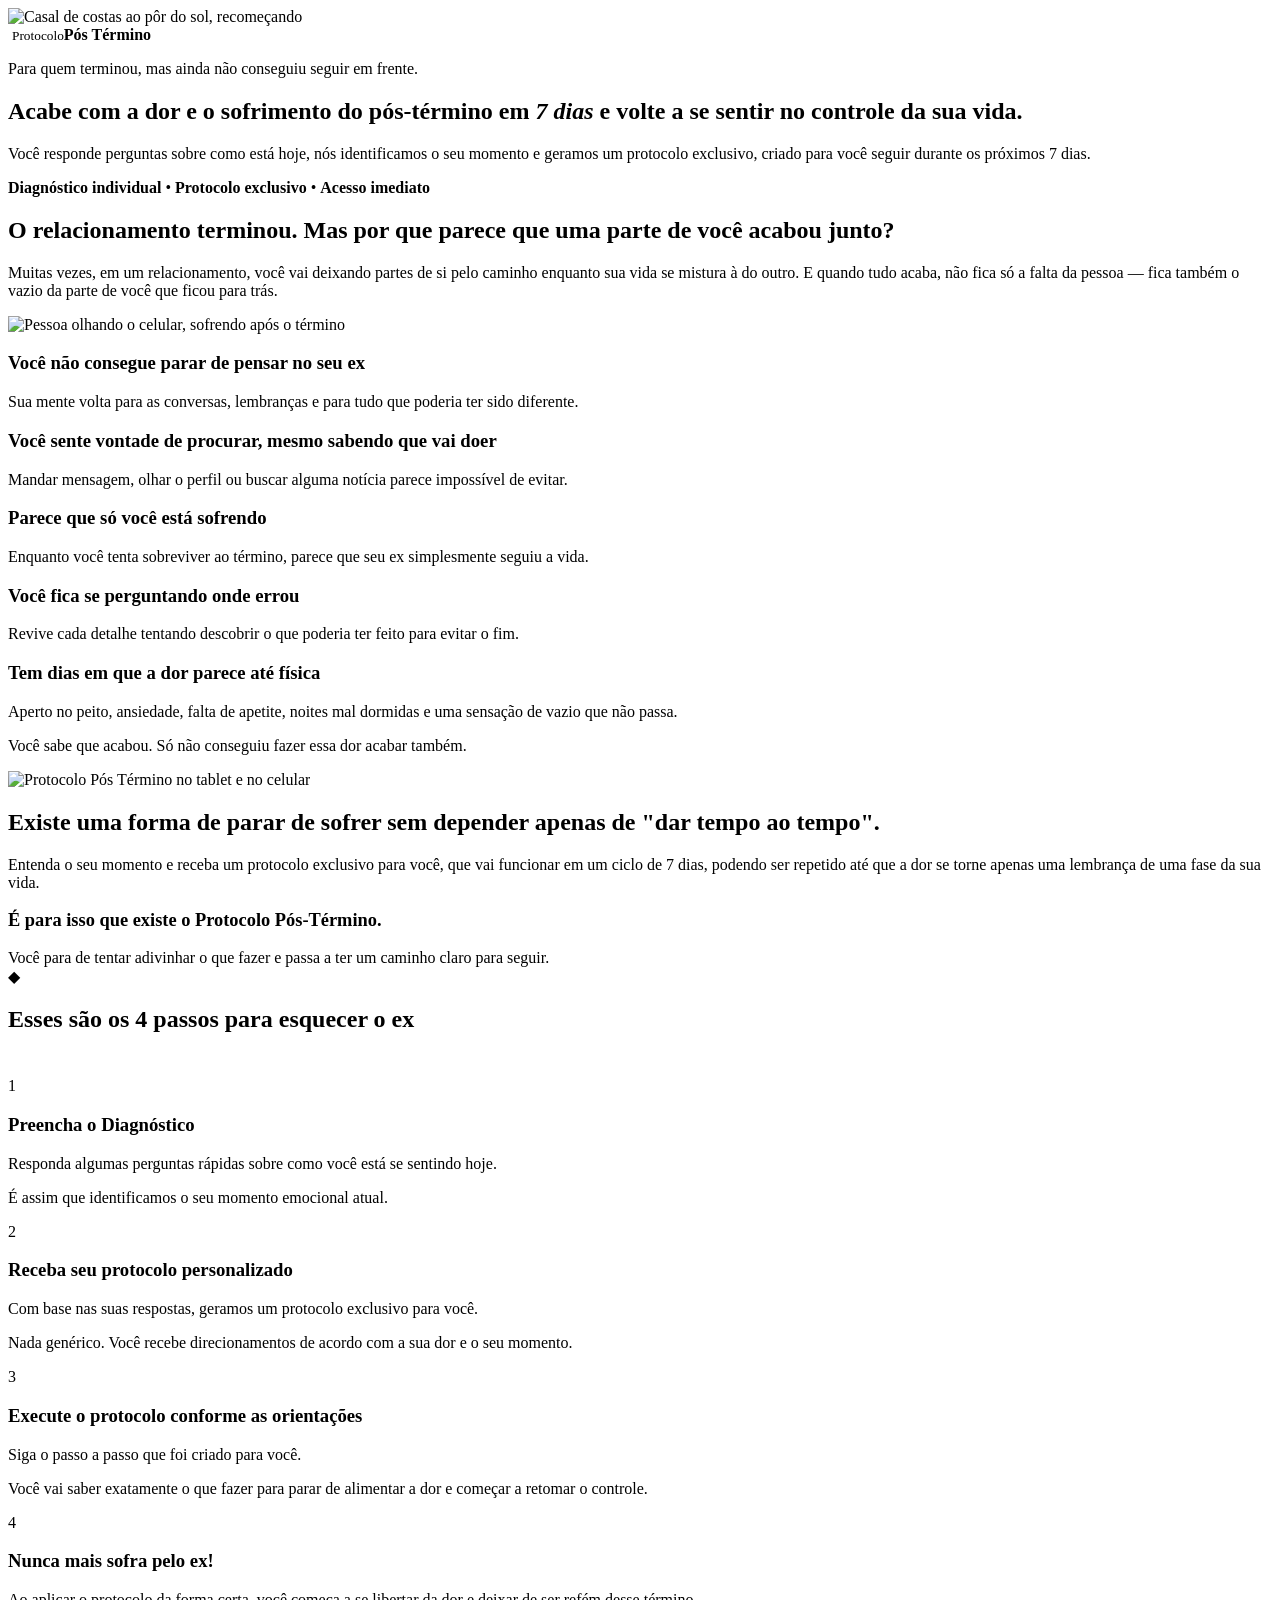
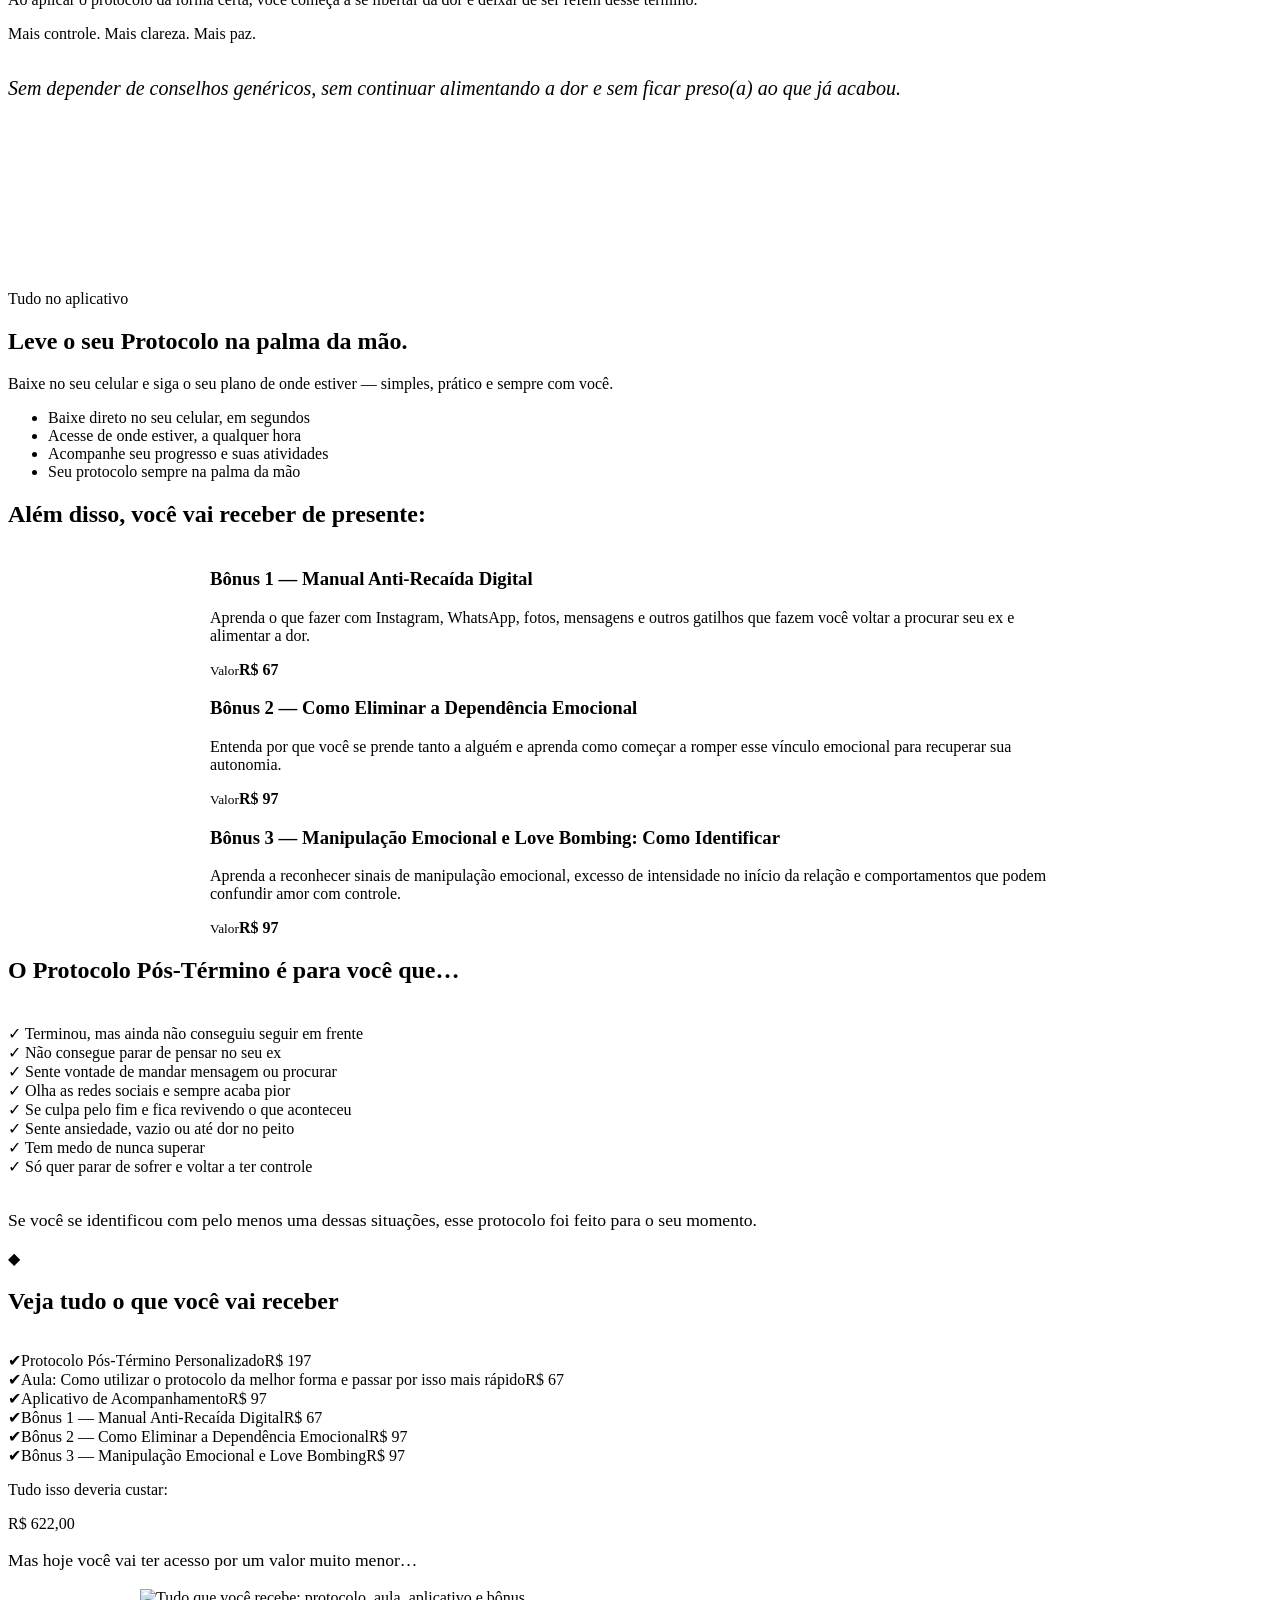
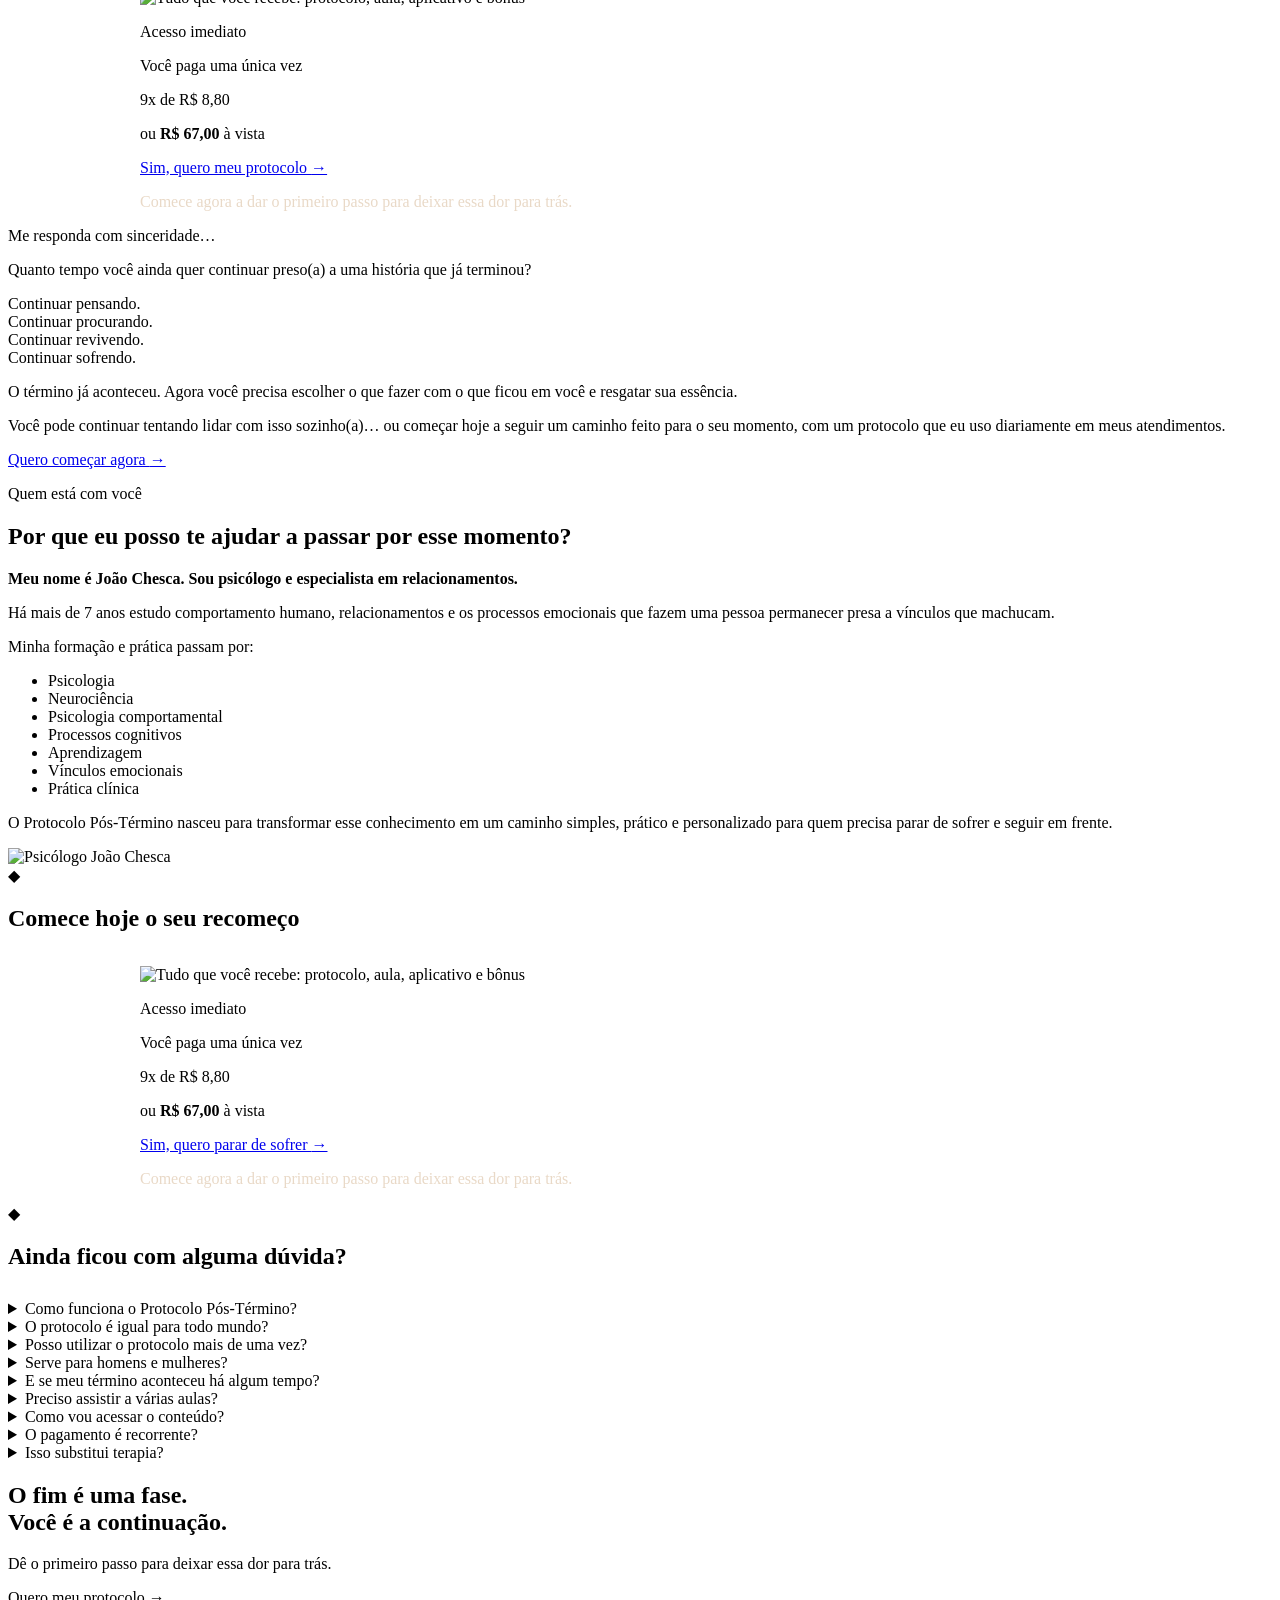
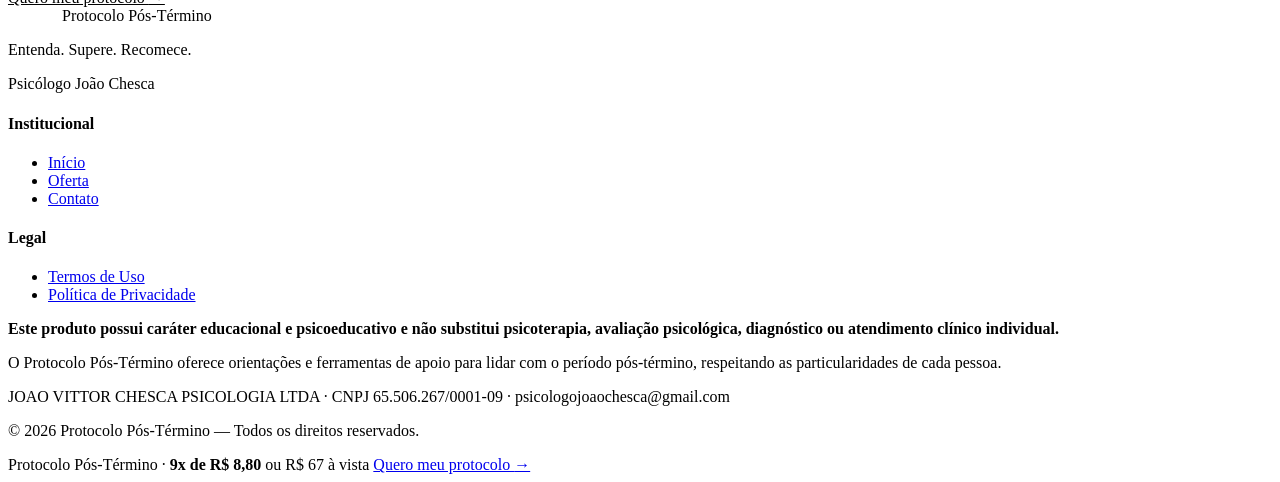
==== commit 67b7af72: "Add files via upload" ====
--- a/index.html
+++ b/index.html
@@ -1,787 +1,457 @@
 <!DOCTYPE html>
-<!--
-  ============================================================
-  MPE Digital — Mapa do Planejamento Estratégico Digital
-  Produto: aplicativo web (lowticket)  |  Versão: 3.0 (identidade verde clara)
-  URL final: https://mped.p4gestao.com.br/
-  Checkout: https://payfast.greenn.com.br/gn59mc8/offer/HaTuhL
-  Meta Pixel: 1427020837779378  |  Clarity: sn3gbc8rkb
-  ============================================================
--->
 <html lang="pt-BR">
 <head>
-<meta charset="UTF-8">
-<meta name="viewport" content="width=device-width, initial-scale=1, viewport-fit=cover">
-<meta http-equiv="Content-Security-Policy" content="upgrade-insecure-requests">
-
-<title>Mapa do Planejamento Estratégico Digital — Aplicativo Web | MPE Digital</title>
-<meta name="description" content="Planeje as metas e objetivos do seu negócio em um aplicativo web. Acesse do celular ou do computador, pague uma única vez. Comece agora por 8x R$ 9,70.">
-<meta name="keywords" content="Planejamento Estratégico Digital, aplicativo de planejamento, metas, indicadores, plano de ação, gestão estratégica, MPE Digital">
-<link rel="canonical" href="https://mped.p4gestao.com.br/">
-<meta name="robots" content="index, follow, max-image-preview:large">
+<meta charset="UTF-8" />
+<meta name="viewport" content="width=device-width, initial-scale=1" />
+<title>Protocolo Pós Término — Acabe com a dor do pós-término em 7 dias</title>
+<meta name="description" content="Responda um diagnóstico, receba um protocolo exclusivo e siga por 7 dias. Um caminho prático e personalizado para parar de sofrer após o fim de um relacionamento." />
 
 <!-- Open Graph -->
-<meta property="og:type" content="product">
-<meta property="og:title" content="Mapa do Planejamento Estratégico Digital — Aplicativo Web">
-<meta property="og:description" content="Planeje o crescimento do seu negócio em um aplicativo web. Do plano à execução, na palma da sua mão. Pague uma única vez.">
-<meta property="og:locale" content="pt_BR">
-<meta property="og:url" content="https://mped.p4gestao.com.br/">
-<meta property="og:image" content="https://mped.p4gestao.com.br/og-image.jpg">
-<meta property="og:image:width" content="1200">
-<meta property="og:image:height" content="630">
-<!-- Twitter -->
-<meta name="twitter:card" content="summary_large_image">
-<meta name="twitter:title" content="Mapa do Planejamento Estratégico Digital — Aplicativo Web">
-<meta name="twitter:description" content="Planeje o crescimento do seu negócio em um aplicativo web. Do plano à execução, na palma da sua mão.">
-<meta name="twitter:image" content="https://mped.p4gestao.com.br/og-image.jpg">
-
-<!-- Favicons -->
-<link rel="icon" type="image/x-icon" href="favicon.ico">
-<link rel="icon" type="image/png" sizes="16x16" href="favicon-16x16.png">
-<link rel="icon" type="image/png" sizes="32x32" href="favicon-32x32.png">
-<link rel="apple-touch-icon" sizes="180x180" href="apple-touch-icon.png">
-<link rel="manifest" href="site.webmanifest">
-<meta name="theme-color" content="#07502C">
-<link rel="preload" as="image" href="assets/mockup-dobra1.webp" type="image/webp" fetchpriority="high">
-
-<!-- Fonts -->
-<link rel="preconnect" href="https://fonts.googleapis.com">
-<link rel="preconnect" href="https://fonts.gstatic.com" crossorigin>
-<link rel="preload" as="style" href="https://fonts.googleapis.com/css2?family=Space+Grotesk:wght@500;600;700&family=DM+Sans:wght@400;500;600;700&display=swap">
-<link rel="stylesheet" media="print" onload="this.media='all'" href="https://fonts.googleapis.com/css2?family=Space+Grotesk:wght@500;600;700&family=DM+Sans:wght@400;500;600;700&display=swap">
-<noscript><link rel="stylesheet" href="https://fonts.googleapis.com/css2?family=Space+Grotesk:wght@500;600;700&family=DM+Sans:wght@400;500;600;700&display=swap"></noscript>
-
-<!-- ============ TRACKING (carregado após o render) ============ -->
+<meta property="og:type" content="website" />
+<meta property="og:title" content="Protocolo Pós Término" />
+<meta property="og:description" content="Acabe com a dor e o sofrimento do pós-término em 7 dias e volte a se sentir no controle da sua vida." />
+<meta property="og:image" content="https://ppt.joaochesca.com.br/assets/img/og-cover.jpg" />
+<meta property="og:url" content="https://ppt.joaochesca.com.br/" />
+<meta name="theme-color" content="#201B1D" />
+
+<link rel="icon" type="image/png" href="assets/img/favicon.png" />
+<link rel="apple-touch-icon" href="assets/img/apple-touch-icon.png" />
+
+<link rel="preconnect" href="https://fonts.googleapis.com" />
+<link rel="preconnect" href="https://fonts.gstatic.com" crossorigin />
+<link rel="preload" as="image" href="assets/img/img_dobra1_desktop.webp" type="image/webp" fetchpriority="high" />
+<link href="https://fonts.googleapis.com/css2?family=DM+Serif+Display:ital@0;1&family=Manrope:wght@400;700;800&display=swap" rel="stylesheet" />
+
+<link rel="stylesheet" href="assets/css/brand.css" />
+
+<!-- Microsoft Clarity -->
+<script type="text/javascript">
+    (function(c,l,a,r,i,t,y){
+        c[a]=c[a]||function(){(c[a].q=c[a].q||[]).push(arguments)};
+        t=l.createElement(r);t.async=1;t.src="https://www.clarity.ms/tag/"+i;
+        y=l.getElementsByTagName(r)[0];y.parentNode.insertBefore(t,y);
+    })(window, document, "clarity", "script", "y188sn6vbg");
+</script>
+
+<!-- Meta Pixel Code -->
 <script>
-(function(){
-  var loaded=false;
-  function loadTracking(){
-    if(loaded)return; loaded=true;
-    !function(f,b,e,v,n,t,s){if(f.fbq)return;n=f.fbq=function(){n.callMethod?
-    n.callMethod.apply(n,arguments):n.queue.push(arguments)};if(!f._fbq)f._fbq=n;
-    n.push=n;n.loaded=!0;n.version='2.0';n.queue=[];t=b.createElement(e);t.async=!0;
-    t.src=v;s=b.getElementsByTagName(e)[0];s.parentNode.insertBefore(t,s)}
-    (window,document,'script','https://connect.facebook.net/en_US/fbevents.js');
-    fbq('init','1427020837779378'); fbq('track','PageView');
-    (function(c,l,a,r,i,t,y){c[a]=c[a]||function(){(c[a].q=c[a].q||[]).push(arguments)};
-    t=l.createElement(r);t.async=1;t.src="https://www.clarity.ms/tag/"+i;
-    y=l.getElementsByTagName(r)[0];y.parentNode.insertBefore(t,y);})(window,document,"clarity","script","sn3gbc8rkb");
-  }
-  var evts=['scroll','mousemove','touchstart','keydown','click'];
-  function fire(){loadTracking();evts.forEach(function(e){window.removeEventListener(e,fire);});}
-  evts.forEach(function(e){window.addEventListener(e,fire,{passive:true});});
-  setTimeout(loadTracking,3500);
-})();
+!function(f,b,e,v,n,t,s)
+{if(f.fbq)return;n=f.fbq=function(){n.callMethod?
+n.callMethod.apply(n,arguments):n.queue.push(arguments)};
+if(!f._fbq)f._fbq=n;n.push=n;n.loaded=!0;n.version='2.0';
+n.queue=[];t=b.createElement(e);t.async=!0;
+t.src=v;s=b.getElementsByTagName(e)[0];
+s.parentNode.insertBefore(t,s)}(window, document,'script',
+'https://connect.facebook.net/en_US/fbevents.js');
+fbq('init', '1242073104404770');
+fbq('track', 'PageView');
 </script>
-<noscript><img height="1" width="1" style="display:none" src="https://www.facebook.com/tr?id=1427020837779378&ev=PageView&noscript=1"/></noscript>
-
-<!-- ============ JSON-LD ============ -->
-<script type="application/ld+json">
-{"@context":"https://schema.org","@type":"Product","name":"Mapa do Planejamento Estratégico Digital","description":"Aplicativo web para planejar as metas e objetivos do seu negócio. Acesse do celular ou do computador, pague uma única vez.","image":"https://mped.p4gestao.com.br/og-image.jpg","brand":{"@type":"Brand","name":"P4 Gestão"},"offers":{"@type":"Offer","price":"67.00","priceCurrency":"BRL","availability":"https://schema.org/InStock","url":"https://payfast.greenn.com.br/gn59mc8/offer/HaTuhL"}}
-</script>
-<script type="application/ld+json">
-{"@context":"https://schema.org","@type":"FAQPage","mainEntity":[
-{"@type":"Question","name":"Como vou acessar o MPE Digital?","acceptedAnswer":{"@type":"Answer","text":"Assim que o pagamento é confirmado, você recebe por e-mail os dados de acesso ao aplicativo MPE Digital. É só entrar com seu login de qualquer navegador — no celular, tablet ou computador."}},
-{"@type":"Question","name":"Preciso ter conhecimento em administração?","acceptedAnswer":{"@type":"Answer","text":"Não. O MPE Digital é simples, visual e guiado passo a passo, mesmo que você nunca tenha feito um planejamento antes."}},
-{"@type":"Question","name":"Funciona para qualquer tipo de negócio?","acceptedAnswer":{"@type":"Answer","text":"Sim. Ele foi desenvolvido para se adaptar a diferentes nichos e portes de empresas."}},
-{"@type":"Question","name":"Consigo acessar pelo celular e pelo computador?","acceptedAnswer":{"@type":"Answer","text":"Sim. O MPE Digital é um aplicativo web: você acessa de qualquer navegador, no celular, tablet ou computador, com seus dados salvos na nuvem."}},
-{"@type":"Question","name":"Por quanto tempo terei acesso?","acceptedAnswer":{"@type":"Answer","text":"Você tem acesso ao aplicativo por 1 ano, pagando uma única vez. Nesse período acessa quando e de onde quiser."}},
-{"@type":"Question","name":"Tem garantia?","acceptedAnswer":{"@type":"Answer","text":"Sim! Você tem 7 dias para testar. Se não gostar, é só pedir o reembolso."}}
-]}
-</script>
-
-<style>
-:root{
-  --bg:#F7F8F3; --bg-2:#EEF2EA; --surface:#FFFFFF;
-  --border:#D9E1D7; --border-strong:#C3D0C0;
-  --text:#152318; --muted:#5C675D;
-  --green:#07502C; --green-2:#33724C; --green-dark:#003319;
-  --soft:#E0F0E3; --soft-2:#D6F0DA; --leaf:#80C271;
-  --menu-bg:#062F19; --menu-text:#E1EBDF; --menu-active:#80C271; --menu-focus:#0F4025; --menu-div:#1D442C;
-  --cream:#F8F9F5; --amber:#B7791F; --red:#C0392B;
-  --radius:6px; --maxw:1120px;
-  --shadow:0 2px 8px rgba(21,35,24,.05);
-  --shadow-lg:0 12px 34px rgba(3,26,14,.10);
-}
-*{box-sizing:border-box;margin:0;padding:0}
-html{scroll-behavior:smooth;-webkit-text-size-adjust:100%}
-body{background:var(--bg);color:var(--text);font-family:'DM Sans',system-ui,-apple-system,Arial,sans-serif;line-height:1.6;-webkit-font-smoothing:antialiased;overflow-x:hidden}
-img{max-width:100%;display:block}
-h1,h2,h3,h4,.display{font-family:'Space Grotesk','DM Sans',sans-serif;line-height:1.14;letter-spacing:-0.015em}
-.wrap{max-width:var(--maxw);margin:0 auto;padding:0 24px}
-section{position:relative}
-.green{color:var(--green)}
-.section-alt{background:var(--bg-2)}
-
-/* ===== SLOGAN BAR ===== */
-.topbar{background:var(--menu-bg);text-align:center;padding:10px 16px;position:relative;z-index:5}
-.brandmark{display:inline-flex;align-items:center;gap:10px;font-family:'Space Grotesk',sans-serif;font-weight:700;color:var(--cream);font-size:.98rem;letter-spacing:-0.01em}
-.logo-sq{width:26px;height:26px;border-radius:7px;background:linear-gradient(160deg,#0a6c3c,#003319);border:1.5px solid rgba(128,194,113,.55);display:grid;place-items:center;font-size:.6rem;font-weight:700;color:var(--cream);letter-spacing:.02em}
-.brandmark .reg{color:var(--menu-text);font-weight:500;opacity:.85}
-.brandmark .dot{width:4px;height:4px;border-radius:50%;background:var(--leaf)}
-
-/* ===== Buttons ===== */
-.btn{display:inline-flex;align-items:center;justify-content:center;gap:10px;background:var(--green);color:var(--cream);font-weight:700;font-family:'Space Grotesk',sans-serif;font-size:1.05rem;letter-spacing:-0.01em;padding:18px 38px;border-radius:6px;text-decoration:none;box-shadow:0 12px 26px rgba(7,80,44,.28);transition:transform .25s cubic-bezier(.2,.8,.2,1),box-shadow .25s,background .25s;border:none;cursor:pointer;position:relative;-webkit-tap-highlight-color:transparent}
-.btn:hover{background:var(--green-dark);transform:translateY(-3px);box-shadow:0 18px 36px rgba(7,80,44,.34)}
-.btn:active{transform:translateY(-1px)}
-.btn .arrow{transition:transform .25s}.btn:hover .arrow{transform:translateX(4px)}
-.btn-pulse{animation:pulse 2.4s ease-in-out infinite}
-@keyframes pulse{0%,100%{box-shadow:0 12px 26px rgba(7,80,44,.28)}50%{box-shadow:0 12px 40px rgba(7,80,44,.5)}}
-.tag{display:inline-flex;align-items:center;gap:12px;font-family:'Space Grotesk',sans-serif;font-weight:600;font-size:.8rem;letter-spacing:.14em;text-transform:uppercase;color:var(--green);background:none;border:none;padding:0}
-.tag::before{content:"";width:28px;height:2px;background:var(--green);display:inline-block;flex:none}
-
-/* reveal */
-.reveal{opacity:0;transform:translateY(26px);transition:opacity .7s ease,transform .7s cubic-bezier(.2,.8,.2,1)}
-.reveal.in{opacity:1;transform:none}
-.reveal.d1{transition-delay:.08s}.reveal.d2{transition-delay:.16s}.reveal.d3{transition-delay:.24s}.reveal.d4{transition-delay:.32s}
-@media(prefers-reduced-motion:reduce){.reveal{opacity:1;transform:none;transition:none}.btn-pulse{animation:none}}
-
-/* ===== HERO ===== */
-.hero{padding:78px 0 84px;overflow:hidden}
-.hero-grid{display:grid;grid-template-columns:.92fr 1.08fr;grid-template-areas:"text mockup" "badges mockup";gap:26px 52px;align-items:center}
-.hero-text{grid-area:text}.hero-badges{grid-area:badges}.hero-visual{grid-area:mockup}
-.hero-shot{width:100%;max-width:660px;height:auto;margin:0 auto;filter:drop-shadow(0 34px 60px rgba(3,20,10,.5)) drop-shadow(0 12px 24px rgba(3,20,10,.32))}
-.hero h1{font-size:clamp(2rem,4.6vw,3.5rem);font-weight:700;margin:22px 0 18px}
-.hero p.sub{font-size:clamp(1rem,1.6vw,1.16rem);color:var(--muted);max-width:520px;margin:0 0 28px}
-.badges{display:flex;flex-wrap:wrap;gap:12px}
-.badge{display:flex;align-items:center;gap:10px;background:var(--surface);border:1px solid var(--border);padding:13px 20px;border-radius:6px;font-weight:600;font-size:.96rem}
-.badge svg{flex:none}
-
-/* ===== APP MOCKUP (CSS) ===== */
-.device-duo{position:relative;max-width:640px;margin:0 auto}
-.appwin{background:var(--surface);border:1px solid var(--border);border-radius:8px;box-shadow:var(--shadow-lg);overflow:hidden}
-.appwin .bar{display:flex;align-items:center;gap:7px;padding:12px 16px;background:#F0F3EE;border-bottom:1px solid var(--border)}
-.appwin .bar i{width:11px;height:11px;border-radius:50%;display:block}
-.appwin .bar .url{margin-left:12px;font-size:.72rem;color:var(--muted);background:#fff;border:1px solid var(--border);border-radius:20px;padding:5px 14px;font-family:'DM Sans',sans-serif}
-.app-body{display:grid;grid-template-columns:118px 1fr;min-height:300px}
-.app-side{background:var(--menu-bg);padding:16px 12px;color:var(--menu-text)}
-.app-side .brand{font-family:'Space Grotesk',sans-serif;font-weight:700;color:var(--cream);font-size:.82rem;margin:2px 4px 16px;display:flex;align-items:center;gap:6px}
-.app-side .brand .m{width:16px;height:16px;border-radius:4px;background:linear-gradient(160deg,#0a6c3c,#003319);border:1px solid rgba(128,194,113,.5)}
-.mi{display:flex;align-items:center;gap:8px;font-size:.72rem;padding:8px 9px;border-radius:8px;color:var(--menu-text);margin-bottom:3px}
-.mi.active{background:var(--menu-focus);color:#fff;font-weight:600}
-.mi .n{width:16px;height:16px;border-radius:50%;background:rgba(128,194,113,.18);color:var(--leaf);font-size:.6rem;display:grid;place-items:center;font-weight:700;flex:none}
-.mi.active .n{background:var(--leaf);color:#04220f}
-.app-main{padding:18px 20px;background:var(--surface)}
-.app-main .hi{font-family:'Space Grotesk',sans-serif;font-weight:700;font-size:.95rem;margin-bottom:2px}
-.app-main .sm{font-size:.68rem;color:var(--muted);margin-bottom:14px}
-.kpis{display:grid;grid-template-columns:repeat(3,1fr);gap:9px;margin-bottom:16px}
-.kpi{background:var(--bg);border:1px solid var(--border);border-radius:6px;padding:10px}
-.kpi .l{font-size:.55rem;text-transform:uppercase;letter-spacing:.04em;color:var(--muted);margin-bottom:5px}
-.kpi .v{font-family:'Space Grotesk',sans-serif;font-weight:700;font-size:.9rem}
-.kpi .v.g{color:var(--green)}
-.chartbox{background:var(--bg);border:1px solid var(--border);border-radius:6px;padding:12px 12px 8px}
-.chartbox .ct{font-family:'Space Grotesk',sans-serif;font-weight:700;font-size:.72rem;margin-bottom:10px}
-.bars{display:flex;align-items:flex-end;gap:5px;height:78px}
-.bcol{flex:1;display:flex;align-items:flex-end;justify-content:center;gap:2px;height:100%}
-.bcol .b{width:5px;border-radius:3px 3px 0 0;background:var(--green-dark)}
-.bcol .b.r{background:var(--leaf)}
-.leg{display:flex;gap:14px;margin-top:8px;font-size:.58rem;color:var(--muted)}
-.leg span{display:inline-flex;align-items:center;gap:5px}
-.leg i{width:8px;height:8px;border-radius:2px;display:block}
-
-.phone{position:absolute;right:-6px;bottom:-30px;width:150px;background:#0b120d;border:6px solid #0b120d;border-radius:26px;box-shadow:var(--shadow-lg);overflow:hidden;z-index:3}
-.phone .pscreen{background:var(--bg);border-radius:20px;overflow:hidden}
-.phone .ptop{background:var(--menu-bg);color:var(--cream);font-family:'Space Grotesk',sans-serif;font-weight:700;font-size:.6rem;padding:9px 12px;display:flex;align-items:center;gap:5px}
-.phone .ptop .m{width:12px;height:12px;border-radius:3px;background:linear-gradient(160deg,#0a6c3c,#003319);border:1px solid rgba(128,194,113,.5)}
-.phone .pbody{padding:10px}
-.phone .pk{background:#fff;border:1px solid var(--border);border-radius:8px;padding:7px 9px;margin-bottom:6px}
-.phone .pk .l{font-size:.44rem;text-transform:uppercase;color:var(--muted);letter-spacing:.03em}
-.phone .pk .v{font-family:'Space Grotesk',sans-serif;font-weight:700;font-size:.72rem;color:var(--green)}
-.phone .pbars{display:flex;align-items:flex-end;gap:3px;height:34px;background:#fff;border:1px solid var(--border);border-radius:8px;padding:7px 8px}
-.phone .pbars .b{flex:1;border-radius:2px 2px 0 0;background:var(--green-dark)}
-
-/* ===== STAT ===== */
-.stat{padding:88px 0;text-align:center}
-.stat .bignum{font-family:'Space Grotesk',sans-serif;font-weight:700;font-size:clamp(3rem,11vw,7rem);line-height:1;color:var(--red);margin:10px 0 4px;letter-spacing:-0.03em}
-.stat h2{font-size:clamp(1.5rem,4vw,2.5rem);font-weight:700;max-width:840px;margin:16px auto 20px}
-.stat p{font-size:1.06rem;color:var(--muted);max-width:700px;margin:0 auto}
-.stat .src{font-size:.78rem;color:var(--muted);opacity:.8;margin-top:24px}
-.tag.red{color:var(--red)}
-.tag.red::before{background:var(--red)}
-
-/* ===== section heading ===== */
-.shead{text-align:center;max-width:760px;margin:0 auto 52px}
-.shead h2{font-size:clamp(1.7rem,4.4vw,2.9rem);font-weight:700;margin:16px 0 0}
-.shead p{color:var(--muted);font-size:1.06rem;margin-top:16px}
-
-/* ===== PROBLEM ===== */
-.problem{padding:90px 0;background:var(--bg-2)}
-.problem-grid{display:grid;grid-template-columns:1.05fr .95fr;gap:48px;align-items:center}
-.problem h2{font-size:clamp(1.6rem,4vw,2.5rem);font-weight:700;margin-bottom:22px}
-.problem p{color:var(--muted);font-size:1.05rem;margin-bottom:16px}
-.problem strong{color:var(--text)}
-.lack{display:flex;flex-direction:column;gap:12px;margin:26px 0}
-.lack-item{display:flex;align-items:center;gap:14px;background:var(--surface);border:1px solid var(--border);border-left:3px solid var(--red);padding:15px 18px;border-radius:8px;font-weight:600}
-.lack-item svg{flex:none}
-.problem-callout{margin-top:24px;padding:20px 24px;background:var(--surface);border:1px solid var(--border);border-radius:6px;color:var(--muted);font-size:1.02rem}
-.problem-img{border-radius:8px;overflow:hidden;box-shadow:var(--shadow-lg);aspect-ratio:4/5;border:1px solid var(--border)}
-.problem-img img{width:100%;height:100%;object-fit:cover;object-position:50% 30%}
-.problem-img.placeholder{background:linear-gradient(160deg,#dfe7dc,#c9d6c6);display:grid;place-items:center;font-size:4rem}
-
-/* ===== SOLUTION ===== */
-.solution{padding:90px 0}
-.imagine-grid{display:grid;grid-template-columns:repeat(3,1fr);gap:20px}
-.icard{background:var(--surface);border:1px solid var(--border);border-radius:var(--radius);padding:32px 26px;transition:transform .3s,border-color .3s,box-shadow .3s;box-shadow:0 4px 14px rgba(21,35,24,.04)}
-.icard:hover{transform:translateY(-6px);border-color:rgba(7,80,44,.3);box-shadow:var(--shadow)}
-.icard .ico{width:56px;height:56px;border-radius:6px;display:grid;place-items:center;background:var(--soft);margin-bottom:18px}
-.icard h3{font-size:1.14rem;font-weight:700}
-
-/* ===== DELIVERS ===== */
-.delivers{padding:70px 0}
-.delivers-inner{background:linear-gradient(150deg,var(--soft),#fff);border:1px solid rgba(7,80,44,.16);border-radius:8px;padding:52px}
-.delivers-grid{display:grid;grid-template-columns:.95fr 1.05fr;gap:44px;align-items:center}
-.delivers-text h2{font-size:clamp(1.5rem,3.6vw,2.3rem);font-weight:700;margin:14px 0 16px}
-.delivers-text p{color:var(--muted);font-size:1.06rem;margin:0 0 10px}
-.delivers-text .chips{display:flex;flex-wrap:wrap;gap:10px;margin-top:20px}
-.dchip{display:inline-flex;align-items:center;gap:8px;background:var(--surface);border:1px solid var(--border);border-radius:8px;padding:9px 16px;font-size:.9rem;font-weight:600}
-
-/* ===== STEPS ===== */
-.steps{padding:90px 0;background:var(--bg-2)}
-.steps-grid{display:grid;grid-template-columns:repeat(5,1fr);gap:16px;counter-reset:step}
-.step{background:var(--surface);border:1px solid var(--border);border-radius:var(--radius);padding:28px 20px;position:relative;transition:transform .3s,border-color .3s}
-.step:hover{transform:translateY(-6px);border-color:rgba(7,80,44,.3)}
-.step .n{counter-increment:step;font-family:'Space Grotesk',sans-serif;font-weight:700;font-size:1.2rem;color:var(--cream);width:40px;height:40px;border-radius:8px;background:var(--green);display:grid;place-items:center;margin-bottom:16px}
-.step .n::before{content:"0" counter(step)}
-.step h3{font-size:1.04rem;font-weight:700;margin-bottom:9px}
-.step p{color:var(--muted);font-size:.92rem}
-.step:not(:last-child)::after{content:"→";position:absolute;top:36px;right:-20px;font-family:'Space Grotesk',sans-serif;font-weight:700;font-size:1.5rem;color:rgba(7,80,44,.4);z-index:3}
-
-/* ===== FOR WHOM ===== */
-.forwhom{padding:90px 0}
-.fw-grid{display:grid;grid-template-columns:repeat(2,1fr);gap:15px;max-width:880px;margin:0 auto}
-.fw-item{display:flex;gap:15px;align-items:flex-start;background:var(--surface);border:1px solid var(--border);border-radius:6px;padding:20px 22px}
-.fw-item .chk{flex:none;width:30px;height:30px;border-radius:50%;background:var(--soft);display:grid;place-items:center;margin-top:2px}
-.fw-item span{font-weight:500}
-.fw-note{text-align:center;max-width:680px;margin:40px auto 0;font-size:1.08rem;color:var(--muted)}
-.fw-note strong{color:var(--text)}
-
-/* ===== OFFER STACK ===== */
-.offer{padding:90px 0;background:var(--bg-2)}
-.stack{display:flex;flex-direction:column;gap:12px;max-width:760px;margin:0 auto}
-.stack-item{display:flex;align-items:center;justify-content:space-between;gap:16px;background:var(--surface);border:1px solid var(--border);border-radius:6px;padding:18px 22px;transition:border-color .3s}
-.stack-item:hover{border-color:rgba(7,80,44,.3)}
-.stack-item .left{display:flex;align-items:center;gap:15px}
-.stack-item .bx{flex:none;width:42px;height:42px;border-radius:6px;background:var(--soft);display:grid;place-items:center}
-.stack-item .name{font-weight:600}
-.stack-item .price{font-family:'Space Grotesk',sans-serif;font-weight:700;color:var(--muted);text-decoration:line-through;white-space:nowrap}
-.stack-item.bonus{border-color:rgba(7,80,44,.35);background:linear-gradient(120deg,var(--soft),#fff)}
-.stack-item.bonus .price{color:var(--green);text-decoration:none}
-.totalbar{max-width:760px;margin:24px auto 0;text-align:center;background:var(--surface);border:1px dashed var(--border-strong);border-radius:8px;padding:24px}
-.totalbar .lbl{color:var(--muted);font-size:1rem}
-.totalbar .tot{font-family:'Space Grotesk',sans-serif;font-weight:700;font-size:2rem;text-decoration:line-through;text-decoration-color:var(--red);color:var(--muted)}
-.totalbar .more{display:block;margin-top:8px;color:var(--green);font-weight:600}
-
-/* ===== OFFER CARD ===== */
-.pricewrap{padding:30px 0 90px}
-.pricecard{background:linear-gradient(160deg,#fff,var(--soft));border:1px solid rgba(7,80,44,.28);border-radius:8px;padding:46px 44px;position:relative;overflow:hidden;box-shadow:var(--shadow-lg);max-width:1040px;margin:0 auto}
-.pc-inner{display:grid;grid-template-columns:1.02fr .98fr;gap:44px;align-items:center}
-.pc-inner.rev .pc-visual{order:2}
-.pc-visual{position:relative}
-.pc-info{position:relative;z-index:1}
-.pricecard .vital{display:inline-flex;align-items:center;gap:12px;font-family:'Space Grotesk',sans-serif;font-weight:700;letter-spacing:.12em;font-size:.8rem;color:var(--green);text-transform:uppercase}
-.pricecard .vital::before{content:"";width:28px;height:2px;background:var(--green);display:inline-block;flex:none}
-.pricecard .once{color:var(--muted);margin:16px 0 4px;font-size:.92rem;text-transform:uppercase;letter-spacing:.04em}
-.pricecard .big{font-family:'Space Grotesk',sans-serif;font-weight:700;font-size:clamp(2.6rem,8vw,3.8rem);line-height:1;color:var(--green-dark);letter-spacing:-0.02em}
-.pricecard .big small{font-size:1.3rem;color:var(--muted);font-weight:600}
-.pricecard .avista{color:var(--muted);margin-top:8px;font-size:1.04rem}
-.pricecard .avista strong{color:var(--text)}
-.pricecard .btn{margin-top:26px;width:100%}
-.pricecard .limited{margin-top:16px;font-size:.84rem;color:var(--muted)}
-.countdown{display:flex;gap:12px;margin:22px 0 4px}
-.cd-box{background:var(--surface);border:1px solid var(--border-strong);border-radius:6px;padding:12px 8px;min-width:72px;text-align:center}
-.cd-box .num{font-family:'Space Grotesk',sans-serif;font-weight:700;font-size:1.9rem;line-height:1;color:var(--text)}
-.cd-box .unit{font-size:.66rem;text-transform:uppercase;letter-spacing:.05em;color:var(--muted);margin-top:6px}
-.cd-label{color:var(--amber);font-weight:600;font-size:.92rem;display:flex;align-items:center;gap:8px;margin-top:18px}
-
-/* ===== SERIOUS ===== */
-.serious{padding:90px 0}
-.serious-grid{display:grid;grid-template-columns:.85fr 1.15fr;gap:44px;align-items:center;max-width:1000px;margin:0 auto}
-.serious-img{border-radius:8px;overflow:hidden;box-shadow:var(--shadow-lg);aspect-ratio:1;border:1px solid var(--border)}
-.serious-img img{width:100%;height:100%;object-fit:cover}
-.serious-img.placeholder{background:linear-gradient(160deg,#dfe7dc,#c9d6c6);display:grid;place-items:center;font-size:4rem}
-.serious-card h2{font-size:clamp(1.6rem,4vw,2.3rem);font-weight:700;margin-bottom:18px}
-.serious-card>p{color:var(--muted);font-size:1.06rem;margin-bottom:22px}
-.warns{display:flex;flex-direction:column;gap:12px;margin-bottom:26px}
-.warn{display:flex;gap:12px;align-items:flex-start;color:var(--muted);font-size:1.02rem}
-.warn .ic{flex:none;color:var(--red);font-weight:700}
-.serious-card .punch{color:var(--text);font-weight:600;font-size:1.12rem;margin-bottom:26px}
-
-/* ===== ABOUT ===== */
-.about{padding:90px 0;background:var(--bg-2)}
-.about-grid{display:grid;grid-template-columns:.8fr 1.2fr;gap:46px;align-items:center;max-width:980px;margin:0 auto}
-.about-photo{aspect-ratio:1;border-radius:8px;overflow:hidden;border:1px solid var(--border);box-shadow:var(--shadow-lg)}
-.about-photo img{width:100%;height:100%;object-fit:cover;object-position:50% 18%}
-.about-photo.placeholder{background:linear-gradient(160deg,#dfe7dc,#c9d6c6);display:grid;place-items:center}
-.about h2{font-size:clamp(1.6rem,4vw,2.3rem);font-weight:700;margin-bottom:6px}
-.about .role{color:var(--green);font-weight:600;margin-bottom:20px}
-.about p{color:var(--muted);font-size:1.02rem;margin-bottom:14px}
-.about strong{color:var(--text)}
-.about .metrics{display:flex;gap:28px;margin-top:26px;flex-wrap:wrap}
-.metric .mv{font-family:'Space Grotesk',sans-serif;font-weight:700;font-size:1.8rem;color:var(--green)}
-.metric .ml{color:var(--muted);font-size:.88rem}
-
-/* ===== FAQ ===== */
-.faq{padding:90px 0}
-.faq-list{max-width:760px;margin:0 auto;display:flex;flex-direction:column;gap:12px}
-.faq-item{background:var(--surface);border:1px solid var(--border);border-radius:6px;overflow:hidden;transition:border-color .3s}
-.faq-item.open{border-color:rgba(7,80,44,.35)}
-.faq-q{width:100%;text-align:left;background:none;border:none;color:var(--text);font-family:'Space Grotesk',sans-serif;font-weight:600;font-size:1.04rem;padding:20px 22px;cursor:pointer;display:flex;justify-content:space-between;align-items:center;gap:16px}
-.faq-q .pm{flex:none;width:26px;height:26px;border-radius:50%;background:var(--soft);display:grid;place-items:center;transition:transform .3s;color:var(--green);font-size:1.3rem;line-height:1}
-.faq-item.open .pm{transform:rotate(45deg)}
-.faq-a{max-height:0;overflow:hidden;transition:max-height .35s ease;color:var(--muted)}
-.faq-a div{padding:0 22px 22px;font-size:1rem}
-.faq-a a{color:var(--green)}
-.faq-cta{text-align:center;margin-top:44px}
-
-/* ===== FOOTER ===== */
-footer{padding:56px 0 46px;border-top:1px solid var(--border);background:var(--menu-bg);text-align:center;color:var(--menu-text)}
-footer .co{font-family:'Space Grotesk',sans-serif;font-weight:600;color:var(--cream)}
-footer p{color:var(--menu-text);opacity:.8;font-size:.9rem;margin:8px 0}
-footer .links{margin-top:18px;display:flex;gap:18px;justify-content:center;flex-wrap:wrap}
-footer .links a{color:var(--leaf);text-decoration:none;font-size:.88rem}
-footer .links a:hover{text-decoration:underline}
-
-/* ===== BLEED (foto recortada sangrando no fim da dobra) ===== */
-.bleed{position:relative;overflow:hidden}
-.bleed .wrap{position:relative;z-index:2}
-.bleed-grid{display:grid;grid-template-columns:.92fr 1.08fr;gap:40px;align-items:center}
-.person{position:absolute;bottom:0;z-index:1;pointer-events:none}
-.person-left{left:0}
-.person img{width:100%;height:auto;display:block;filter:drop-shadow(0 6px 20px rgba(3,20,10,.22));-webkit-mask-image:linear-gradient(to bottom,#000 82%,rgba(0,0,0,0) 100%);mask-image:linear-gradient(to bottom,#000 82%,rgba(0,0,0,0) 100%)}
-.person-glow{position:absolute;left:3%;bottom:1%;width:84%;height:82%;border-radius:50%;background:radial-gradient(ellipse at 50% 62%,rgba(128,194,113,.30),rgba(128,194,113,0) 70%);filter:blur(28px);z-index:-1}
-.person-right{right:0;left:auto}
-.serious.bleed .bleed-grid{grid-template-columns:1.06fr .94fr;min-height:440px;padding:56px 0;align-items:center}
-.serious .person{top:0;bottom:0;right:0;left:auto;width:46%;max-width:560px;overflow:hidden}
-.serious .person img{position:absolute;bottom:0;right:0;height:100%;width:auto;max-width:none}
-.serious .person-glow{left:auto;right:2%}
-.about.bleed{background:linear-gradient(180deg,var(--bg-2),var(--bg))}
-.about.bleed .bleed-grid{grid-template-columns:.94fr 1.06fr;min-height:520px;padding:56px 0;align-items:center}
-.about .person{top:0;bottom:0;left:3.5%;right:auto;width:42%;max-width:500px}
-.about .person img{position:absolute;bottom:0;left:0;width:100%;height:auto;max-width:none}
-.about .person-glow{left:2%;right:auto;width:94%;height:90%;background:radial-gradient(ellipse 60% 82% at 50% 66%,rgba(51,114,76,.36),rgba(51,114,76,0) 70%)}
-
-/* ===== STICKY MOBILE CTA ===== */
-.mobile-cta{display:none}
-@media(max-width:720px){
-  .mobile-cta{display:flex;align-items:center;justify-content:center;gap:9px;position:fixed;left:12px;right:12px;bottom:12px;bottom:calc(12px + env(safe-area-inset-bottom));z-index:60;background:var(--green);color:var(--cream);font-family:'Space Grotesk',sans-serif;font-weight:700;font-size:1.02rem;padding:16px 18px;border-radius:12px;text-decoration:none;box-shadow:0 10px 30px rgba(7,80,44,.45);transition:transform .35s cubic-bezier(.2,.8,.2,1),opacity .35s}
-  .mobile-cta .p{opacity:.85;font-weight:600;font-size:.92rem}
-  .mobile-cta.hide{transform:translateY(160%);opacity:0;pointer-events:none}
-}
-
-/* ===== responsive ===== */
-@media(max-width:900px){
-  .hero{padding:56px 0 90px}
-  .bleed-grid{grid-template-columns:1fr;gap:8px}
-  .bleed-spacer{display:none}
-  .serious .person,.about .person{position:static;width:64%;max-width:280px;margin:0 auto 4px}
-  .serious .person,.about .person{top:auto;bottom:auto;right:auto;left:auto;overflow:visible}
-  .serious .person img,.about .person img{position:static;height:auto;width:100%}
-  .serious.bleed .bleed-grid,.about.bleed .bleed-grid{min-height:0;padding:48px 0}
-  .about.bleed{background:var(--bg-2)}
-  .bleed-text{text-align:center}
-  .bleed-text .warns,.bleed-text .metrics{text-align:left}
-  .hero-grid{grid-template-columns:1fr;grid-template-areas:"text" "mockup" "badges";gap:34px}
-  .hero-text{text-align:center}.hero p.sub{margin-left:auto;margin-right:auto}.badges{justify-content:center}
-  .problem-grid,.imagine-grid,.delivers-grid,.serious-grid,.about-grid,.pc-inner{grid-template-columns:1fr}
-  .pc-inner{gap:32px}.pc-inner.rev .pc-visual{order:0}
-  .delivers-grid,.serious-grid,.about-grid{gap:32px;text-align:center}
-  .delivers-text .chips,.about .metrics,.serious .warns{justify-content:center}
-  .steps-grid{grid-template-columns:repeat(2,1fr)}
-  .step:not(:last-child)::after{display:none}
-  .fw-grid{grid-template-columns:1fr}
-  .problem-img{max-width:420px;margin:0 auto;aspect-ratio:3/2}
-  .serious-img,.about-photo{max-width:360px;margin:0 auto}
-  .delivers-inner{padding:38px 26px}
-  .device-duo{max-width:520px}
-}
-@media(max-width:560px){
-  .wrap{padding:0 18px}
-  .btn{font-size:1rem;padding:16px 22px}
-  .serious-card .btn,.faq-cta .btn{width:100%}
-  .hero{padding:48px 0 86px}
-  .badge{padding:11px 15px;font-size:.9rem;width:100%;justify-content:center}
-  .stat,.problem,.solution,.steps,.forwhom,.offer,.serious,.about,.faq{padding:58px 0}
-  .steps-grid{grid-template-columns:1fr;gap:26px}
-  .step:not(:last-child)::after{display:block;content:"↓";top:auto;bottom:-22px;right:auto;left:50%;transform:translateX(-50%);font-size:1.3rem}
-  .countdown{gap:8px}.cd-box{min-width:0;flex:1;padding:11px 4px}.cd-box .num{font-size:1.5rem}
-  .pricecard{padding:32px 22px}
-  .delivers-inner,.serious-card{padding:0}
-  .about .metrics{gap:18px}.metric .mv{font-size:1.5rem}
-  .app-body{grid-template-columns:96px 1fr}
-  .phone{width:118px;bottom:-24px}
-  .stack-item{padding:15px 16px;gap:10px}.stack-item .name{font-size:.9rem}
-}
-</style>
+<noscript><img height="1" width="1" style="display:none"
+src="https://www.facebook.com/tr?id=1242073104404770&ev=PageView&noscript=1"
+/></noscript>
+<!-- End Meta Pixel Code -->
 </head>
 <body>
 
-<!-- ===== TOP BAR ===== -->
-<div class="topbar">
-  <span class="brandmark"><span class="logo-sq">MPE</span> MPE Digital <span class="dot"></span> <span class="reg">Mapa do Planejamento Estratégico Digital</span></span>
+<span id="topo"></span>
+
+<!-- ======================= BLOCO 1 — PRIMEIRA DOBRA (HERO) ======================= -->
+<section class="hero">
+  <div class="hero__bg">
+    <picture>
+      <source media="(max-width: 768px)" srcset="assets/img/img_dobra1_mobile.webp" />
+      <img src="assets/img/img_dobra1_desktop.webp" alt="Casal de costas ao pôr do sol, recomeçando" fetchpriority="high" />
+    </picture>
+  </div>
+  <div class="wrap">
+    <div class="hero__inner">
+      <div class="hero__logo">
+        <img src="assets/img/icone-coracao.webp" alt="" width="40" />
+        <span class="wm"><small>Protocolo</small><strong>Pós Término</strong></span>
+      </div>
+      <p class="hero__pre">Para quem terminou, mas ainda não conseguiu seguir em frente.</p>
+      <h1>Acabe com a dor e o sofrimento do pós-término em <em>7 dias</em> e volte a se sentir <span class="hl">no controle</span> da sua vida.</h1>
+      <p class="hero__sub">Você responde perguntas sobre como está hoje, nós identificamos o seu momento e geramos um protocolo exclusivo, criado para você seguir durante os próximos 7 dias.</p>
+      <p class="microcopy"><b>Diagnóstico individual</b> • <b>Protocolo exclusivo</b> • <b>Acesso imediato</b></p>
+    </div>
+  </div>
+</section>
+
+<!-- ======================= BLOCO 3 — DOR LATENTE PRINCIPAL ======================= -->
+<section class="section-vinho persona2">
+  <div class="wrap">
+    <div class="center persona2__head">
+      <h2>O relacionamento terminou. Mas por que parece que <span class="hl">uma parte de você acabou junto?</span></h2>
+      <p class="lead">Muitas vezes, em um relacionamento, você vai deixando partes de si pelo caminho enquanto sua vida se mistura à do outro. E quando tudo acaba, não fica só a falta da pessoa — fica também o vazio da parte de você que ficou para trás.</p>
+    </div>
+
+    <div class="persona2__stage">
+      <img class="persona2__figure" src="assets/img/persona-dobra2.webp" alt="Pessoa olhando o celular, sofrendo após o término" loading="lazy" />
+
+      <div class="pbox pbox--top">
+        <h3>Você não consegue parar de pensar no seu ex</h3>
+        <p>Sua mente volta para as conversas, lembranças e para tudo que poderia ter sido diferente.</p>
+      </div>
+      <div class="pbox pbox--lu">
+        <h3>Você sente vontade de procurar, mesmo sabendo que vai doer</h3>
+        <p>Mandar mensagem, olhar o perfil ou buscar alguma notícia parece impossível de evitar.</p>
+      </div>
+      <div class="pbox pbox--ru">
+        <h3>Parece que só você está sofrendo</h3>
+        <p>Enquanto você tenta sobreviver ao término, parece que seu ex simplesmente seguiu a vida.</p>
+      </div>
+      <div class="pbox pbox--ll">
+        <h3>Você fica se perguntando onde errou</h3>
+        <p>Revive cada detalhe tentando descobrir o que poderia ter feito para evitar o fim.</p>
+      </div>
+      <div class="pbox pbox--rl">
+        <h3>Tem dias em que a dor parece até física</h3>
+        <p>Aperto no peito, ansiedade, falta de apetite, noites mal dormidas e uma sensação de vazio que não passa.</p>
+      </div>
+    </div>
+  </div>
+</section>
+
+<!-- Fecho da dor — mini dobra, cor própria (faz o "chão" da persona) -->
+<section class="close-strip">
+  <div class="wrap">
+    <p class="persona2__close">Você sabe que acabou. Só não conseguiu fazer essa dor <span class="hl">acabar também.</span></p>
+  </div>
+</section>
+
+<!-- ======================= BLOCO 4 — TRANSIÇÃO DA DOR PARA A SOLUÇÃO ======================= -->
+<section class="section-grafite">
+  <div class="wrap">
+    <div class="nd nd--rev">
+      <div class="nd__media">
+        <img src="assets/img/dobra-apresentacao.webp" alt="Protocolo Pós Término no tablet e no celular" loading="lazy" />
+      </div>
+      <div class="nd__body">
+        <h2>Existe uma forma de parar de sofrer sem depender apenas de <span class="script">"dar tempo ao tempo".</span></h2>
+        <p class="lead">Entenda o seu momento e receba um protocolo exclusivo para você, que vai funcionar em um ciclo de 7 dias, podendo ser repetido até que a dor se torne apenas uma lembrança de uma fase da sua vida.</p>
+        <p style="font-weight:800;color:var(--offwhite);font-size:1.15rem;">É para isso que existe o Protocolo Pós-Término.</p>
+        <p style="color:var(--text-muted-d);margin:0;">Você para de tentar adivinhar o que fazer e passa a ter um caminho claro para seguir.</p>
+      </div>
+    </div>
+  </div>
+</section>
+
+<!-- ======================= BLOCO 5 — PASSO A PASSO ======================= -->
+<section class="section-vinho">
+  <div class="wrap">
+    <div class="center" style="margin-bottom:44px;">
+      <div class="divisor"><span>◆</span></div>
+      <h2>Esses são os <span class="hl">4 passos</span> para esquecer o ex</h2>
+    </div>
+    <div class="passos">
+      <div class="passo">
+        <div class="passo__marker"><span class="num">1</span></div>
+        <div class="passo__card">
+          <h3>Preencha o Diagnóstico</h3>
+          <p class="strong">Responda algumas perguntas rápidas sobre como você está se sentindo hoje.</p>
+          <p>É assim que identificamos o seu momento emocional atual.</p>
+        </div>
+      </div>
+      <div class="passo">
+        <div class="passo__marker"><span class="num">2</span></div>
+        <div class="passo__card">
+          <h3>Receba seu protocolo personalizado</h3>
+          <p class="strong">Com base nas suas respostas, geramos um protocolo exclusivo para você.</p>
+          <p>Nada genérico. Você recebe direcionamentos de acordo com a sua dor e o seu momento.</p>
+        </div>
+      </div>
+      <div class="passo">
+        <div class="passo__marker"><span class="num">3</span></div>
+        <div class="passo__card">
+          <h3>Execute o protocolo conforme as orientações</h3>
+          <p class="strong">Siga o passo a passo que foi criado para você.</p>
+          <p>Você vai saber exatamente o que fazer para parar de alimentar a dor e começar a retomar o controle.</p>
+        </div>
+      </div>
+      <div class="passo">
+        <div class="passo__marker"><span class="num">4</span></div>
+        <div class="passo__card">
+          <h3>Nunca mais sofra pelo ex!</h3>
+          <p class="strong">Ao aplicar o protocolo da forma certa, você começa a se libertar da dor e deixar de ser refém desse término.</p>
+          <p>Mais controle. Mais clareza. Mais paz.</p>
+        </div>
+      </div>
+    </div>
+    <p class="center narrow mx-auto" style="margin-top:34px;color:var(--areia);font-family:var(--serif);font-style:italic;font-size:1.25rem;">Sem depender de conselhos genéricos, sem continuar alimentando a dor e sem ficar preso(a) ao que já acabou.</p>
+  </div>
+</section>
+
+<!-- ======================= BLOCO 5.1 — É UM APLICATIVO ======================= -->
+<section class="section-grafite">
+  <div class="wrap">
+    <div class="appzone">
+      <div class="appzone__media">
+        <video class="app-video" autoplay muted loop playsinline preload="metadata" poster="assets/img/app-demo-poster.webp">
+          <source src="assets/img/app-demo-web.mp4" type="video/mp4" />
+        </video>
+      </div>
+      <div class="appzone__head">
+        <p class="eyebrow">Tudo no aplicativo</p>
+        <h2>Leve o seu Protocolo <span class="hl">na palma da mão</span>.</h2>
+        <p class="lead">Baixe no seu celular e siga o seu plano de onde estiver — simples, prático e sempre com você.</p>
+      </div>
+      <ul class="checks appzone__benefits">
+        <li>Baixe direto no seu celular, em segundos</li>
+        <li>Acesse de onde estiver, a qualquer hora</li>
+        <li>Acompanhe seu progresso e suas atividades</li>
+        <li>Seu protocolo sempre na palma da mão</li>
+      </ul>
+    </div>
+  </div>
+</section>
+
+<!-- ======================= BLOCO 6 — BÔNUS ======================= -->
+<section class="section-light">
+  <div class="wrap">
+    <div class="center" style="margin-bottom:40px;">
+      <h2>Além disso, você vai receber de presente:</h2>
+    </div>
+    <div class="grid" style="gap:18px;max-width:860px;margin-inline:auto;">
+      <div class="bonus">
+        <div>
+          <h3>Bônus 1 — Manual Anti-Recaída Digital</h3>
+          <p>Aprenda o que fazer com Instagram, WhatsApp, fotos, mensagens e outros gatilhos que fazem você voltar a procurar seu ex e alimentar a dor.</p>
+        </div>
+        <div class="val"><small>Valor</small><b>R$ 67</b></div>
+      </div>
+      <div class="bonus">
+        <div>
+          <h3>Bônus 2 — Como Eliminar a Dependência Emocional</h3>
+          <p>Entenda por que você se prende tanto a alguém e aprenda como começar a romper esse vínculo emocional para recuperar sua autonomia.</p>
+        </div>
+        <div class="val"><small>Valor</small><b>R$ 97</b></div>
+      </div>
+      <div class="bonus">
+        <div>
+          <h3>Bônus 3 — Manipulação Emocional e Love Bombing: Como Identificar</h3>
+          <p>Aprenda a reconhecer sinais de manipulação emocional, excesso de intensidade no início da relação e comportamentos que podem confundir amor com controle.</p>
+        </div>
+        <div class="val"><small>Valor</small><b>R$ 97</b></div>
+      </div>
+    </div>
+  </div>
+</section>
+
+<!-- ======================= BLOCO 7 — PARA QUEM É ======================= -->
+<section class="section-grafite">
+  <div class="wrap">
+    <div class="center" style="margin-bottom:40px;">
+      <h2 class="narrow mx-auto">O Protocolo Pós-Término é para você que…</h2>
+    </div>
+    <div class="para-quem-grid">
+      <div class="pq-box"><span class="pq-check">✓</span> Terminou, mas ainda não conseguiu seguir em frente</div>
+      <div class="pq-box"><span class="pq-check">✓</span> Não consegue parar de pensar no seu ex</div>
+      <div class="pq-box"><span class="pq-check">✓</span> Sente vontade de mandar mensagem ou procurar</div>
+      <div class="pq-box"><span class="pq-check">✓</span> Olha as redes sociais e sempre acaba pior</div>
+      <div class="pq-box"><span class="pq-check">✓</span> Se culpa pelo fim e fica revivendo o que aconteceu</div>
+      <div class="pq-box"><span class="pq-check">✓</span> Sente ansiedade, vazio ou até dor no peito</div>
+      <div class="pq-box"><span class="pq-check">✓</span> Tem medo de nunca superar</div>
+      <div class="pq-box"><span class="pq-check">✓</span> Só quer parar de sofrer e voltar a ter controle</div>
+    </div>
+    <p class="center narrow mx-auto" style="margin-top:34px;color:var(--areia);font-size:1.1rem;">Se você se identificou com pelo menos uma dessas situações, esse protocolo foi feito para o seu momento.</p>
+  </div>
+</section>
+
+<!-- ======================= BLOCO 8 — ANCORAGEM DE PREÇO ======================= -->
+<section class="section-vinho">
+  <div class="wrap center">
+    <div class="divisor"><span>◆</span></div>
+    <h2>Veja tudo o que você vai receber</h2>
+    <div class="anchor-list" style="margin-top:36px;">
+      <div class="anchor-item"><span class="name"><span class="check">✔</span><span>Protocolo Pós-Término Personalizado</span></span><span class="price">R$ 197</span></div>
+      <div class="anchor-item"><span class="name"><span class="check">✔</span><span>Aula: Como utilizar o protocolo da melhor forma e passar por isso mais rápido</span></span><span class="price">R$ 67</span></div>
+      <div class="anchor-item"><span class="name"><span class="check">✔</span><span>Aplicativo de Acompanhamento</span></span><span class="price">R$ 97</span></div>
+      <div class="anchor-item"><span class="name"><span class="check">✔</span><span>Bônus 1 — Manual Anti-Recaída Digital</span></span><span class="price">R$ 67</span></div>
+      <div class="anchor-item"><span class="name"><span class="check">✔</span><span>Bônus 2 — Como Eliminar a Dependência Emocional</span></span><span class="price">R$ 97</span></div>
+      <div class="anchor-item"><span class="name"><span class="check">✔</span><span>Bônus 3 — Manipulação Emocional e Love Bombing</span></span><span class="price">R$ 97</span></div>
+    </div>
+    <div class="anchor-total">
+      <p class="t-label">Tudo isso deveria custar:</p>
+      <p class="t-value">R$ 622,00</p>
+      <p style="color:var(--areia);font-size:1.1rem;">Mas hoje você vai ter acesso por um valor muito menor…</p>
+    </div>
+  </div>
+</section>
+
+<!-- ======================= BLOCO 9 — OFERTA ======================= -->
+<section class="section-light" id="oferta">
+  <div class="wrap">
+    <div class="offer-card" style="max-width:1000px;margin-inline:auto;text-align:left;">
+      <div class="oferta">
+        <div class="oferta__mock">
+          <img class="oferta-full" src="assets/img/mockup-oferra.webp" alt="Tudo que você recebe: protocolo, aula, aplicativo e bônus" loading="lazy" />
+        </div>
+        <div class="oferta__box">
+          <p class="acesso">Acesso imediato</p>
+          <p class="once">Você paga uma única vez</p>
+          <p class="parcela">9x de R$ 8,80</p>
+          <p class="avista">ou <strong>R$ 67,00</strong> à vista</p>
+          <a href="#" data-checkout class="btn btn--lg btn--pulse">Sim, quero meu protocolo <span class="arrow">→</span></a>
+          <p class="cta-note" style="color:#E9D9C7;">Comece agora a dar o primeiro passo para deixar essa dor para trás.</p>
+        </div>
+      </div>
+    </div>
+  </div>
+</section>
+
+<!-- ======================= BLOCO 10 — CONVERSA SÉRIA ======================= -->
+<section class="serio">
+  <div class="wrap">
+    <p class="eyebrow">Me responda com sinceridade…</p>
+    <p class="pergunta">Quanto tempo você ainda quer continuar preso(a) a uma história que já terminou?</p>
+    <p class="lista">Continuar pensando.<br />Continuar procurando.<br />Continuar revivendo.<br />Continuar sofrendo.</p>
+    <p class="destaque">O término já aconteceu. Agora você precisa escolher o que fazer com o que ficou em você e resgatar sua essência.</p>
+    <p class="narrow mx-auto" style="color:var(--text-muted-d);">Você pode continuar tentando lidar com isso sozinho(a)… ou começar hoje a seguir um caminho feito para o seu momento, com um protocolo que eu uso diariamente em meus atendimentos.</p>
+    <a href="#oferta" class="btn btn--lg" style="margin-top:22px;">Quero começar agora <span class="arrow">→</span></a>
+  </div>
+</section>
+
+<!-- ======================= BLOCO 11 — AUTORIDADE ======================= -->
+<section class="section-grafite">
+  <div class="wrap">
+    <div class="autoridade">
+      <div class="autoridade__body">
+        <p class="eyebrow">Quem está com você</p>
+        <h2>Por que eu posso te ajudar a passar por esse momento?</h2>
+        <p><strong style="color:var(--offwhite);">Meu nome é João Chesca. Sou psicólogo e especialista em relacionamentos.</strong></p>
+        <p class="lead">Há mais de 7 anos estudo comportamento humano, relacionamentos e os processos emocionais que fazem uma pessoa permanecer presa a vínculos que machucam.</p>
+        <p style="color:var(--areia);margin-bottom:6px;">Minha formação e prática passam por:</p>
+        <ul class="cred">
+          <li>Psicologia</li><li>Neurociência</li><li>Psicologia comportamental</li>
+          <li>Processos cognitivos</li><li>Aprendizagem</li><li>Vínculos emocionais</li><li>Prática clínica</li>
+        </ul>
+        <p style="color:var(--text-muted-d);">O Protocolo Pós-Término nasceu para transformar esse conhecimento em um caminho simples, prático e personalizado para quem precisa parar de sofrer e seguir em frente.</p>
+      </div>
+      <div class="autoridade__foto" id="foto-joao">
+        <img src="assets/img/joao-chesca.webp" alt="Psicólogo João Chesca" loading="lazy" />
+      </div>
+    </div>
+  </div>
+</section>
+
+<!-- ======================= BLOCO 12 — OFERTA (reforço) ======================= -->
+<section class="section-light">
+  <div class="wrap">
+    <div class="center" style="margin-bottom:34px;">
+      <div class="divisor"><span>◆</span></div>
+      <h2>Comece hoje o seu recomeço</h2>
+    </div>
+    <div class="offer-card" style="max-width:1000px;margin-inline:auto;text-align:left;">
+      <div class="oferta">
+        <div class="oferta__mock">
+          <img class="oferta-full" src="assets/img/mockup-oferra.webp" alt="Tudo que você recebe: protocolo, aula, aplicativo e bônus" loading="lazy" />
+        </div>
+        <div class="oferta__box">
+          <p class="acesso">Acesso imediato</p>
+          <p class="once">Você paga uma única vez</p>
+          <p class="parcela">9x de R$ 8,80</p>
+          <p class="avista">ou <strong>R$ 67,00</strong> à vista</p>
+          <a href="#" data-checkout class="btn btn--lg btn--pulse">Sim, quero parar de sofrer <span class="arrow">→</span></a>
+          <p class="cta-note" style="color:#E9D9C7;">Comece agora a dar o primeiro passo para deixar essa dor para trás.</p>
+        </div>
+      </div>
+    </div>
+  </div>
+</section>
+
+<!-- ======================= BLOCO 13 — FAQ ======================= -->
+<section class="section-grafite">
+  <div class="wrap">
+    <div class="center"><div class="divisor"><span>◆</span></div><h2>Ainda ficou com alguma dúvida?</h2></div>
+    <div class="faq" style="margin-top:30px;">
+      <details><summary>Como funciona o Protocolo Pós-Término?</summary><p>Você responde um diagnóstico sobre o seu momento atual e, com base nas respostas, recebe um protocolo personalizado para seguir.</p></details>
+      <details><summary>O protocolo é igual para todo mundo?</summary><p>Não. Ele é gerado de acordo com as suas respostas e com o momento que você está vivendo.</p></details>
+      <details><summary>Posso utilizar o protocolo mais de uma vez?</summary><p>Sim. Sempre que sentir necessidade, você poderá voltar ao processo e utilizar novamente.</p></details>
+      <details><summary>Serve para homens e mulheres?</summary><p>Sim. O Protocolo Pós-Término foi desenvolvido para qualquer pessoa que esteja sofrendo após o fim de um relacionamento.</p></details>
+      <details><summary>E se meu término aconteceu há algum tempo?</summary><p>Se você ainda se sente preso(a), sofre com lembranças, saudade, ansiedade ou dificuldade para seguir em frente, o protocolo pode fazer sentido para o seu momento.</p></details>
+      <details><summary>Preciso assistir a várias aulas?</summary><p>Não. A proposta é ser simples e prática. Você faz o diagnóstico, recebe seu protocolo e segue as orientações.</p></details>
+      <details><summary>Como vou acessar o conteúdo?</summary><p>Após a compra, você receberá as instruções de acesso ao protocolo, à aula, ao aplicativo de acompanhamento e aos bônus.</p></details>
+      <details><summary>O pagamento é recorrente?</summary><p>Não. Você paga apenas uma vez e recebe acesso ao produto.</p></details>
+      <details><summary>Isso substitui terapia?</summary><p>Não. O Protocolo Pós-Término é uma ferramenta de orientação e apoio e não substitui acompanhamento psicológico individual quando necessário.</p></details>
+    </div>
+  </div>
+</section>
+
+<!-- ======================= CTA FINAL ======================= -->
+<section class="cta-band">
+  <div class="wrap center narrow">
+    <h2>O fim é uma fase.<br />Você é a continuação.</h2>
+    <p class="lead">Dê o primeiro passo para deixar essa dor para trás.</p>
+    <a href="#oferta" class="btn btn--lg" style="background:#fff;color:var(--vermelho);margin-top:10px;">Quero meu protocolo <span class="arrow">→</span></a>
+  </div>
+</section>
+
+<!-- ======================= BLOCO 14 — RODAPÉ ======================= -->
+<footer class="site-footer">
+  <div class="wrap">
+    <div class="footer-grid">
+      <div class="footer-brand">
+        <div style="display:flex;align-items:center;gap:12px;margin-bottom:14px;">
+          <img src="assets/img/icone-coracao.webp" alt="" width="42" />
+          <span class="fb-title">Protocolo Pós-Término</span>
+        </div>
+        <p class="fb-sub">Entenda. Supere. Recomece.</p>
+        <p style="color:var(--areia);margin:0;">Psicólogo João Chesca</p>
+      </div>
+      <div>
+        <h4>Institucional</h4>
+        <ul>
+          <li><a href="#topo">Início</a></li>
+          <li><a href="#oferta">Oferta</a></li>
+          <li><a href="mailto:psicologojoaochesca@gmail.com">Contato</a></li>
+        </ul>
+      </div>
+      <div>
+        <h4>Legal</h4>
+        <ul>
+          <li><a href="termos.html">Termos de Uso</a></li>
+          <li><a href="privacidade.html">Política de Privacidade</a></li>
+        </ul>
+      </div>
+    </div>
+    <div class="footer-aviso">
+      <p><strong>Este produto possui caráter educacional e psicoeducativo e não substitui psicoterapia, avaliação psicológica, diagnóstico ou atendimento clínico individual.</strong></p>
+      <p>O Protocolo Pós-Término oferece orientações e ferramentas de apoio para lidar com o período pós-término, respeitando as particularidades de cada pessoa.</p>
+      <p style="margin-top:14px;">JOAO VITTOR CHESCA PSICOLOGIA LTDA · CNPJ 65.506.267/0001-09 · psicologojoaochesca@gmail.com</p>
+      <p>© <span id="ano"></span> Protocolo Pós-Término — Todos os direitos reservados.</p>
+    </div>
+  </div>
+</footer>
+
+<!-- Barra CTA fixa — revelada 7s após o carregamento (mobile + desktop) -->
+<div class="sticky-cta" id="stickyCta">
+  <div class="sticky-cta__inner">
+    <span class="sticky-cta__label">Protocolo Pós-Término · <b>9x de R$ 8,80</b> ou R$ 67 à vista</span>
+    <a href="#oferta" class="btn">Quero meu protocolo <span class="arrow">→</span></a>
+  </div>
 </div>
 
-<!-- ===== HERO ===== -->
-<section class="hero">
-  <div class="wrap">
-    <div class="hero-grid">
-      <div class="hero-text">
-        <span class="tag reveal">Novo · agora em aplicativo web</span>
-        <h1 class="reveal d1">Transforme a confusão do seu negócio em um <span class="green">plano claro</span> para crescer</h1>
-        <p class="sub reveal d2">Um aplicativo web para planejar os objetivos e metas da sua empresa — e acompanhar tudo do <strong>celular ou do computador</strong>, de onde você estiver. Você paga uma única vez.</p>
-      </div>
-      <div class="hero-visual reveal d4">
-        <picture>
-          <source srcset="assets/mockup-dobra1.webp" type="image/webp">
-          <img class="hero-shot" src="assets/mockup-dobra1.png" width="1399" height="1122" decoding="async" fetchpriority="high" alt="MPE Digital no computador, no tablet e no celular" onerror="this.style.display='none'">
-        </picture>
-      </div>
-      <div class="badges hero-badges reveal d3">
-        <div class="badge"><svg width="22" height="22" viewBox="0 0 24 24" fill="none"><path d="M5 13l4 4L19 7" stroke="#07502C" stroke-width="2.4" stroke-linecap="round" stroke-linejoin="round"/></svg> Simples de aplicar</div>
-        <div class="badge"><svg width="22" height="22" viewBox="0 0 24 24" fill="none"><rect x="7" y="2" width="10" height="20" rx="2.5" stroke="#07502C" stroke-width="2"/><path d="M11 19h2" stroke="#07502C" stroke-width="2" stroke-linecap="round"/></svg> Acesse de qualquer lugar</div>
-        <div class="badge"><svg width="22" height="22" viewBox="0 0 24 24" fill="none"><path d="M12 2a10 10 0 100 20 10 10 0 000-20z" stroke="#07502C" stroke-width="2"/><path d="M12 7v5l3 2" stroke="#07502C" stroke-width="2" stroke-linecap="round" stroke-linejoin="round"/></svg> Você paga só 1 vez</div>
-      </div>
-    </div>
-  </div>
-</section>
-
-<!-- ===== STAT ===== -->
-<section class="stat">
-  <div class="wrap">
-    <span class="tag red reveal">Não é só você que precisa disso…</span>
-    <div class="bignum reveal d1">1.915.379</div>
-    <h2 class="reveal d1">empresas fecharam no Brasil só nos primeiros 8 meses de <span class="green">2025</span> — e a principal causa é a falta de planejamento.</h2>
-    <p class="reveal d2"><strong style="color:var(--text)">Se você não planeja o crescimento do seu negócio, logo ele irá desaparecer.</strong> Seus concorrentes vão pegar seu mercado, seus produtos podem ficar obsoletos e a própria inflação vai corroer o quanto você fatura hoje.</p>
-    <p class="src reveal d2">Fonte: Mapa de Empresas — Governo Federal (gov.br), boletins do 1º e 2º quadrimestre de 2025.</p>
-  </div>
-</section>
-
-<!-- ===== PROBLEM ===== -->
-<section class="problem">
-  <div class="wrap">
-    <div class="problem-grid">
-      <div class="problem-content reveal">
-        <h2>Você vive apagando incêndios e sente que seu negócio está andando em círculos?</h2>
-        <p>Todo começo de mês é a mesma coisa: você define metas na cabeça (ou até escreve em um rascunho), tenta organizar tudo na pressa… <strong>mas quando vê, já está no meio do mês e nada saiu do lugar.</strong></p>
-        <div class="lack">
-          <div class="lack-item"><svg width="20" height="20" viewBox="0 0 24 24" fill="none"><path d="M12 8v5M12 16h.01M10.3 3.9L2.4 18a2 2 0 001.7 3h15.8a2 2 0 001.7-3L13.7 3.9a2 2 0 00-3.4 0z" stroke="#C0392B" stroke-width="2" stroke-linecap="round" stroke-linejoin="round"/></svg> Falta clareza</div>
-          <div class="lack-item"><svg width="20" height="20" viewBox="0 0 24 24" fill="none"><path d="M12 8v5M12 16h.01M10.3 3.9L2.4 18a2 2 0 001.7 3h15.8a2 2 0 001.7-3L13.7 3.9a2 2 0 00-3.4 0z" stroke="#C0392B" stroke-width="2" stroke-linecap="round" stroke-linejoin="round"/></svg> Falta direção</div>
-          <div class="lack-item"><svg width="20" height="20" viewBox="0 0 24 24" fill="none"><path d="M12 8v5M12 16h.01M10.3 3.9L2.4 18a2 2 0 001.7 3h15.8a2 2 0 001.7-3L13.7 3.9a2 2 0 00-3.4 0z" stroke="#C0392B" stroke-width="2" stroke-linecap="round" stroke-linejoin="round"/></svg> Falta um plano que funcione no dia a dia</div>
-        </div>
-        <p class="problem-callout">Enquanto isso, <strong>as contas chegam, as ideias se acumulam e os resultados… não aparecem.</strong></p>
-      </div>
-      <div class="problem-img reveal d1">
-        <img src="assets/empresario-preocupado.jpg" alt="Empresário preocupado sem um plano para o negócio" width="1000" height="1000" loading="lazy" decoding="async" onerror="var m=this.closest('.problem-img');m.classList.add('placeholder');m.innerHTML='📉';">
-      </div>
-    </div>
-  </div>
-</section>
-
-<!-- ===== SOLUTION ===== -->
-<section class="solution">
-  <div class="wrap">
-    <div class="shead">
-      <span class="tag reveal">A virada de chave</span>
-      <h2 class="reveal d1">E se você pudesse sair desse caos com apenas <span class="green">um aplicativo pronto para usar?</span></h2>
-      <p class="reveal d2">Imagine você…</p>
-    </div>
-    <div class="imagine-grid">
-      <div class="icard reveal">
-        <div class="ico"><svg width="28" height="28" viewBox="0 0 24 24" fill="none"><circle cx="12" cy="12" r="9" stroke="#07502C" stroke-width="2"/><circle cx="12" cy="12" r="4" stroke="#07502C" stroke-width="2"/><circle cx="12" cy="12" r="1" fill="#07502C"/></svg></div>
-        <h3>Ter clareza sobre os objetivos do seu negócio</h3>
-      </div>
-      <div class="icard reveal d1">
-        <div class="ico"><svg width="28" height="28" viewBox="0 0 24 24" fill="none"><path d="M22 11.08V12a10 10 0 11-5.93-9.14" stroke="#07502C" stroke-width="2" stroke-linecap="round"/><path d="M22 4L12 14.01l-3-3" stroke="#07502C" stroke-width="2" stroke-linecap="round" stroke-linejoin="round"/></svg></div>
-        <h3>Definir metas com segurança</h3>
-      </div>
-      <div class="icard reveal d2">
-        <div class="ico"><svg width="28" height="28" viewBox="0 0 24 24" fill="none"><path d="M9 11l3 3L22 4" stroke="#07502C" stroke-width="2" stroke-linecap="round" stroke-linejoin="round"/><path d="M21 12v7a2 2 0 01-2 2H5a2 2 0 01-2-2V5a2 2 0 012-2h11" stroke="#07502C" stroke-width="2" stroke-linecap="round" stroke-linejoin="round"/></svg></div>
-        <h3>Saber exatamente o que precisa ser feito todos os dias</h3>
-      </div>
-    </div>
-  </div>
-</section>
-
-<!-- ===== DELIVERS ===== -->
-<section class="delivers">
-  <div class="wrap">
-    <div class="delivers-inner reveal">
-      <div class="delivers-grid">
-        <div class="delivers-text">
-          <span class="tag">É exatamente isso que o MPE Digital entrega</span>
-          <h2>Um aplicativo visual, prático e direto ao ponto que <span class="green">transforma confusão em direção</span></h2>
-          <p>Em poucas horas você monta seu planejamento estratégico — e ele fica salvo na nuvem, pronto para acessar quando e onde quiser.</p>
-          <div class="chips">
-            <span class="dchip"><svg width="16" height="16" viewBox="0 0 24 24" fill="none"><path d="M5 13l4 4L19 7" stroke="#07502C" stroke-width="2.6" stroke-linecap="round" stroke-linejoin="round"/></svg> No celular</span>
-            <span class="dchip"><svg width="16" height="16" viewBox="0 0 24 24" fill="none"><path d="M5 13l4 4L19 7" stroke="#07502C" stroke-width="2.6" stroke-linecap="round" stroke-linejoin="round"/></svg> No computador</span>
-            <span class="dchip"><svg width="16" height="16" viewBox="0 0 24 24" fill="none"><path d="M5 13l4 4L19 7" stroke="#07502C" stroke-width="2.6" stroke-linecap="round" stroke-linejoin="round"/></svg> Salvo na nuvem</span>
-          </div>
-        </div>
-        <div class="delivers-visual">
-          <picture>
-            <source srcset="assets/mockup-dobra5.webp" type="image/webp">
-            <img class="hero-shot" src="assets/mockup-dobra5.png" width="1396" height="1114" decoding="async" loading="lazy" alt="Painel de Controle do MPE Digital no computador" onerror="this.style.display='none'">
-          </picture>
-        </div>
-      </div>
-    </div>
-  </div>
-</section>
-
-<!-- ===== STEPS ===== -->
-<section class="steps">
-  <div class="wrap">
-    <div class="shead">
-      <span class="tag reveal">Passo a passo</span>
-      <h2 class="reveal d1">Você já tem seu planejamento estratégico pronto</h2>
-      <p class="reveal d2">Com o MPE Digital, é só seguir o caminho certeiro dentro do aplicativo.</p>
-    </div>
-    <div class="steps-grid">
-      <div class="step reveal"><div class="n"></div><h3>Defina seus objetivos</h3><p>O que você quer conquistar nos próximos meses?</p></div>
-      <div class="step reveal d1"><div class="n"></div><h3>Estabeleça metas claras</h3><p>Com prazos e métricas que você pode acompanhar.</p></div>
-      <div class="step reveal d2"><div class="n"></div><h3>Organize as ações</h3><p>Saiba o que precisa ser feito, por quem e quando.</p></div>
-      <div class="step reveal d3"><div class="n"></div><h3>Acompanhe indicadores</h3><p>Veja o progresso no painel e ajuste o rumo com confiança.</p></div>
-      <div class="step reveal d4"><div class="n"></div><h3>Execute de onde estiver</h3><p>Um plano prático, fácil de seguir no celular ou no PC.</p></div>
-    </div>
-  </div>
-</section>
-
-<!-- ===== FOR WHOM ===== -->
-<section class="forwhom">
-  <div class="wrap">
-    <div class="shead">
-      <span class="tag reveal">Para quem é esse aplicativo?</span>
-      <h2 class="reveal d1">O MPE Digital é para empresários e gestores que…</h2>
-    </div>
-    <div class="fw-grid">
-      <div class="fw-item reveal"><span class="chk"><svg width="16" height="16" viewBox="0 0 24 24" fill="none"><path d="M5 13l4 4L19 7" stroke="#07502C" stroke-width="3" stroke-linecap="round" stroke-linejoin="round"/></svg></span><span>Estão cansados de tentar organizar o negócio sem direção clara</span></div>
-      <div class="fw-item reveal d1"><span class="chk"><svg width="16" height="16" viewBox="0 0 24 24" fill="none"><path d="M5 13l4 4L19 7" stroke="#07502C" stroke-width="3" stroke-linecap="round" stroke-linejoin="round"/></svg></span><span>Já perderam oportunidades por falta de planejamento</span></div>
-      <div class="fw-item reveal"><span class="chk"><svg width="16" height="16" viewBox="0 0 24 24" fill="none"><path d="M5 13l4 4L19 7" stroke="#07502C" stroke-width="3" stroke-linecap="round" stroke-linejoin="round"/></svg></span><span>Sentem que trabalham muito, mas não saem do lugar</span></div>
-      <div class="fw-item reveal d1"><span class="chk"><svg width="16" height="16" viewBox="0 0 24 24" fill="none"><path d="M5 13l4 4L19 7" stroke="#07502C" stroke-width="3" stroke-linecap="round" stroke-linejoin="round"/></svg></span><span>Não querem mais depender da sorte para crescer</span></div>
-      <div class="fw-item reveal" style="grid-column:1/-1;justify-self:center;max-width:440px"><span class="chk"><svg width="16" height="16" viewBox="0 0 24 24" fill="none"><path d="M5 13l4 4L19 7" stroke="#07502C" stroke-width="3" stroke-linecap="round" stroke-linejoin="round"/></svg></span><span>Querem clareza e foco nas metas do seu negócio, em qualquer lugar</span></div>
-    </div>
-    <p class="fw-note reveal d2">Se você identificou <strong>pelo menos um desses pontos,</strong> o MPE Digital foi feito para você!</p>
-  </div>
-</section>
-
-<!-- ===== OFFER STACK ===== -->
-<section class="offer">
-  <div class="wrap">
-    <div class="shead">
-      <span class="tag reveal">Tudo o que você vai receber</span>
-      <h2 class="reveal d1">Veja o que está incluso no seu acesso</h2>
-    </div>
-    <div class="stack">
-      <div class="stack-item reveal"><div class="left"><span class="bx"><svg width="22" height="22" viewBox="0 0 24 24" fill="none"><rect x="3" y="4" width="18" height="14" rx="2" stroke="#07502C" stroke-width="2"/><path d="M8 21h8M12 18v3" stroke="#07502C" stroke-width="2" stroke-linecap="round"/></svg></span><span class="name">Aplicativo MPE Digital — planejamento em etapas guiadas</span></div><span class="price">R$ 137</span></div>
-      <div class="stack-item reveal"><div class="left"><span class="bx"><svg width="22" height="22" viewBox="0 0 24 24" fill="none"><path d="M4 19V5M4 19h16M8 16V9M12 16V6M16 16v-4" stroke="#07502C" stroke-width="2" stroke-linecap="round" stroke-linejoin="round"/></svg></span><span class="name">Painel de controle com indicadores e gráficos automáticos</span></div><span class="price">R$ 97</span></div>
-      <div class="stack-item reveal"><div class="left"><span class="bx"><svg width="22" height="22" viewBox="0 0 24 24" fill="none"><circle cx="12" cy="12" r="9" stroke="#07502C" stroke-width="2"/><path d="M10 9l5 3-5 3V9z" fill="#07502C"/></svg></span><span class="name">Tutorial de preenchimento em videoaula</span></div><span class="price">R$ 47</span></div>
-      <div class="stack-item reveal"><div class="left"><span class="bx"><svg width="22" height="22" viewBox="0 0 24 24" fill="none"><path d="M13 2L4 14h7l-1 8 9-12h-7l1-8z" stroke="#07502C" stroke-width="2" stroke-linejoin="round"/></svg></span><span class="name">Modelo guiado de definição de objetivos e metas</span></div><span class="price">R$ 47</span></div>
-      <div class="stack-item reveal"><div class="left"><span class="bx"><svg width="22" height="22" viewBox="0 0 24 24" fill="none"><path d="M9 11l3 3L22 4" stroke="#07502C" stroke-width="2" stroke-linecap="round" stroke-linejoin="round"/><path d="M21 12v7a2 2 0 01-2 2H5a2 2 0 01-2-2V5a2 2 0 012-2h11" stroke="#07502C" stroke-width="2" stroke-linecap="round" stroke-linejoin="round"/></svg></span><span class="name">Plano de ação com acompanhamento de status</span></div><span class="price">R$ 57</span></div>
-      <div class="stack-item reveal"><div class="left"><span class="bx"><svg width="22" height="22" viewBox="0 0 24 24" fill="none"><rect x="3" y="3" width="18" height="18" rx="2" stroke="#07502C" stroke-width="2"/><path d="M9 3v18M3 9h6" stroke="#07502C" stroke-width="2"/></svg></span><span class="name">Banco de indicadores por área para saber o que acompanhar</span></div><span class="price">R$ 47</span></div>
-      <div class="stack-item bonus reveal"><div class="left"><span class="bx"><svg width="22" height="22" viewBox="0 0 24 24" fill="none"><rect x="7" y="2" width="10" height="20" rx="2.5" stroke="#07502C" stroke-width="2"/><path d="M11 19h2" stroke="#07502C" stroke-width="2" stroke-linecap="round"/></svg></span><span class="name"><strong>Bônus:</strong> acesse de onde quiser — celular, tablet ou computador</span></div><span class="price">Incluso</span></div>
-    </div>
-    <div class="totalbar reveal d1">
-      <span class="lbl">Tudo isso custaria</span>
-      <div class="tot">R$ 432,00</div>
-      <span class="more">Mas hoje temos uma oferta muito melhor…</span>
-    </div>
-  </div>
-</section>
-
-<!-- ===== OFFER 1 ===== -->
-<section class="pricewrap">
-  <div class="wrap">
-    <div class="pricecard reveal">
-      <div class="pc-inner">
-        <div class="pc-visual">
-          <picture>
-            <source srcset="assets/mockup-oferta.webp" type="image/webp">
-            <img class="hero-shot" src="assets/mockup-oferta.png" width="1400" height="1120" loading="lazy" decoding="async" alt="Tudo o que você recebe no MPE Digital: aplicativo, painel, videoaula, modelos e banco de indicadores" onerror="this.style.display='none'">
-          </picture>
-        </div>
-        <div class="pc-info">
-          <span class="vital">Pagamento único</span>
-          <div class="cd-label"><svg width="18" height="18" viewBox="0 0 24 24" fill="none"><circle cx="12" cy="13" r="8" stroke="#B7791F" stroke-width="2"/><path d="M12 9v4l2 2M9 2h6" stroke="#B7791F" stroke-width="2" stroke-linecap="round"/></svg> A oferta especial termina em:</div>
-          <div class="countdown" id="countdown">
-            <div class="cd-box"><div class="num" id="cd-h">00</div><div class="unit">horas</div></div>
-            <div class="cd-box"><div class="num" id="cd-m">00</div><div class="unit">min</div></div>
-            <div class="cd-box"><div class="num" id="cd-s">00</div><div class="unit">seg</div></div>
-          </div>
-          <p class="once">Você paga uma única vez</p>
-          <div class="big">8<small>x de</small> R$ 9,70</div>
-          <p class="avista">ou <strong>R$ 67,00</strong> à vista</p>
-          <a href="https://payfast.greenn.com.br/gn59mc8/offer/HaTuhL" class="btn btn-pulse">Sim, quero meu MPE Digital <span class="arrow">→</span></a>
-          <p class="limited">🔒 Compra 100% segura · Garantia de 7 dias · Acesso imediato de qualquer dispositivo</p>
-        </div>
-      </div>
-    </div>
-  </div>
-</section>
-
-<!-- ===== SERIOUS ===== -->
-<section class="serious bleed">
-  <div class="person person-right reveal">
-    <span class="person-glow"></span>
-    <picture>
-      <source srcset="assets/conversa-seria.webp" type="image/webp">
-      <img src="assets/conversa-seria.png" width="980" height="978" loading="lazy" decoding="async" alt="Hora de decidir com seriedade sobre o seu negócio" onerror="this.closest('.person').style.display='none'">
-    </picture>
-  </div>
-  <div class="wrap">
-    <div class="bleed-grid">
-      <div class="bleed-text serious-card reveal d1">
-        <h2>Vamos falar sério…</h2>
-        <p>Quantas vezes você já começou um mês cheio de ideias e terminou frustrado por não ter colocado nada em prática?</p>
-        <div class="warns">
-          <div class="warn"><span class="ic">▹</span> Sem planejamento, seu negócio corre o risco de continuar estagnado.</div>
-          <div class="warn"><span class="ic">▹</span> Você vai seguir trabalhando muito e colhendo pouco.</div>
-          <div class="warn"><span class="ic">▹</span> Vai continuar tomando decisões no escuro, baseadas no impulso.</div>
-        </div>
-        <p class="punch">A diferença entre quem cresce e quem quebra está no planejamento. E você tem agora um aplicativo simples e prático para mudar isso.</p>
-        <a href="https://payfast.greenn.com.br/gn59mc8/offer/HaTuhL" class="btn">Quero meu MPE Digital <span class="arrow">→</span></a>
-      </div>
-      <div class="bleed-spacer"></div>
-    </div>
-  </div>
-</section>
-
-<!-- ===== ABOUT ===== -->
-<section class="about bleed">
-  <div class="person person-left reveal">
-    <span class="person-glow"></span>
-    <picture>
-      <img src="assets/wesley.png" width="602" height="820" loading="lazy" decoding="async" alt="Wesley Schroeder, criador do MPE Digital" onerror="this.closest('.person').style.display='none'">
-    </picture>
-  </div>
-  <div class="wrap">
-    <div class="bleed-grid">
-      <div class="bleed-spacer"></div>
-      <div class="bleed-text reveal d1">
-        <span class="tag">Quem criou o MPE Digital?</span>
-        <h2 style="margin-top:16px">Wesley Schroeder</h2>
-        <p class="role">Especialista em planejamento estratégico, gestão de empresas e processos</p>
-        <p>Já geri negócios multimilionários, escalei empresas para mais de R$ 30 milhões de faturamento em 2 anos, gerenciei dezenas de projetos e centenas de pessoas.</p>
-        <p>Ajudo empresários e gestores a organizarem suas ideias e transformarem metas em ações claras. O MPE Digital é fruto da minha experiência real no campo — <strong>não é teoria de faculdade, é o que funciona no dia a dia de quem empreende.</strong></p>
-        <p>Se você quer simplicidade, clareza e resultado, esse é o caminho.</p>
-        <div class="metrics">
-          <div class="metric"><div class="mv">+R$ 30 mi</div><div class="ml">de faturamento escalado em 2 anos</div></div>
-          <div class="metric"><div class="mv">Centenas</div><div class="ml">de pessoas lideradas</div></div>
-          <div class="metric"><div class="mv">Dezenas</div><div class="ml">de projetos gerenciados</div></div>
-        </div>
-      </div>
-    </div>
-  </div>
-</section>
-
-<!-- ===== OFFER 2 ===== -->
-<section class="pricewrap" style="padding-top:30px">
-  <div class="wrap">
-    <div class="pricecard reveal">
-      <div class="pc-inner rev">
-        <div class="pc-visual">
-          <picture>
-            <source srcset="assets/mockup-oferta.webp" type="image/webp">
-            <img class="hero-shot" src="assets/mockup-oferta.png" width="1400" height="1120" loading="lazy" decoding="async" alt="Tudo o que você recebe no MPE Digital: aplicativo, painel, videoaula, modelos e banco de indicadores" onerror="this.style.display='none'">
-          </picture>
-        </div>
-        <div class="pc-info">
-          <span class="vital">Pagamento único</span>
-          <h3 style="font-family:'Space Grotesk',sans-serif;font-size:1.5rem;margin:16px 0 6px">Comece hoje a planejar para crescer.</h3>
-          <p class="once">Você paga uma única vez</p>
-          <div class="big">8<small>x de</small> R$ 9,70</div>
-          <p class="avista">ou <strong>R$ 67,00</strong> à vista</p>
-          <a href="https://payfast.greenn.com.br/gn59mc8/offer/HaTuhL" class="btn btn-pulse">Sim, quero meu MPE Digital <span class="arrow">→</span></a>
-          <p class="limited">🔒 Compra 100% segura · Garantia incondicional de 7 dias</p>
-        </div>
-      </div>
-    </div>
-  </div>
-</section>
-
-<!-- ===== FAQ ===== -->
-<section class="faq">
-  <div class="wrap">
-    <div class="shead">
-      <span class="tag reveal">Dúvidas frequentes</span>
-      <h2 class="reveal d1">Ainda com alguma pergunta?</h2>
-    </div>
-    <div class="faq-list">
-      <div class="faq-item reveal">
-        <button class="faq-q">Como vou acessar o MPE Digital? <span class="pm">+</span></button>
-        <div class="faq-a"><div>Assim que o pagamento é confirmado, você recebe um e-mail de <a href="mailto:atendimento@greenn.com.br">atendimento@greenn.com.br</a> com o título "Bem-vindo a P4 Gestão" e os dados de acesso ao aplicativo. É só entrar com seu login em qualquer navegador. (Sempre olhe no SPAM / Lixo Eletrônico.) Se precisar, chame nosso suporte pelo WhatsApp: (45) 99151-0585.</div></div>
-      </div>
-      <div class="faq-item reveal">
-        <button class="faq-q">Preciso ter conhecimento em administração? <span class="pm">+</span></button>
-        <div class="faq-a"><div>Não. O MPE Digital foi desenhado para ser simples, visual e guiado passo a passo, mesmo que você nunca tenha feito um planejamento antes.</div></div>
-      </div>
-      <div class="faq-item reveal">
-        <button class="faq-q">Funciona para qualquer tipo de negócio? <span class="pm">+</span></button>
-        <div class="faq-a"><div>Sim. Ele foi desenvolvido para se adaptar a diferentes nichos e portes de empresas.</div></div>
-      </div>
-      <div class="faq-item reveal">
-        <button class="faq-q">Consigo acessar pelo celular e pelo computador? <span class="pm">+</span></button>
-        <div class="faq-a"><div>Sim! O MPE Digital é um aplicativo web. Você acessa de qualquer navegador — no celular, no tablet ou no computador — com todos os seus dados salvos na nuvem.</div></div>
-      </div>
-      <div class="faq-item reveal">
-        <button class="faq-q">Por quanto tempo terei acesso? <span class="pm">+</span></button>
-        <div class="faq-a"><div>Você tem acesso ao aplicativo por 1 ano, pagando uma única vez. Durante esse período, acessa quando e de onde quiser, quantas vezes precisar.</div></div>
-      </div>
-      <div class="faq-item reveal">
-        <button class="faq-q">Tem garantia? <span class="pm">+</span></button>
-        <div class="faq-a"><div>Sim! Você tem 7 dias para testar. Se não gostar, é só pedir o reembolso.</div></div>
-      </div>
-    </div>
-    <div class="faq-cta reveal">
-      <a href="https://payfast.greenn.com.br/gn59mc8/offer/HaTuhL" class="btn">Quero começar agora <span class="arrow">→</span></a>
-    </div>
-  </div>
-</section>
-
-<!-- ===== FOOTER ===== -->
-<footer>
-  <div class="wrap">
-    <p class="co">P4 GESTÃO LTDA — CNPJ 50.447.295/0001-17</p>
-    <p>© 2026 – Todos os direitos reservados.</p>
-    <p>Rua 13 de Abril, 1295 - Vila Industrial - Toledo - PR</p>
-    <div class="links">
-      <a href="https://www.wesleyschroeder.com.br/termosdeuso">Termos de Uso</a>
-      <a href="https://www.wesleyschroeder.com.br/politicadeprivacidade">Política de Privacidade</a>
-      <a href="mailto:p4gestao@gmail.com">Contato</a>
-    </div>
-  </div>
-</footer>
-
-<a href="https://payfast.greenn.com.br/gn59mc8/offer/HaTuhL" class="mobile-cta" id="mcta">Quero meu MPE Digital <span class="p">· 8x R$ 9,70</span> →</a>
-
 <script>
-const io=new IntersectionObserver((entries)=>{
-  entries.forEach(e=>{if(e.isIntersecting){e.target.classList.add('in');io.unobserve(e.target);}});
-},{threshold:0.12});
-document.querySelectorAll('.reveal').forEach(el=>io.observe(el));
-
-document.querySelectorAll('.faq-q').forEach(q=>{
-  q.addEventListener('click',()=>{
-    const item=q.parentElement;const ans=q.nextElementSibling;const open=item.classList.contains('open');
-    document.querySelectorAll('.faq-item').forEach(i=>{i.classList.remove('open');i.querySelector('.faq-a').style.maxHeight=null;});
-    if(!open){item.classList.add('open');ans.style.maxHeight=ans.scrollHeight+'px';}
+  // ====== LINK DO CHECKOUT ======
+  // Todos os botões de compra usam este link.
+  var CHECKOUT_URL = "https://pay.hotmart.com/V107210182O";
+  document.querySelectorAll('[data-checkout]').forEach(function(a){
+    if (CHECKOUT_URL && CHECKOUT_URL !== "#") a.setAttribute('href', CHECKOUT_URL);
+    else a.setAttribute('href', '#oferta'); // enquanto não houver checkout, rola até a oferta
   });
-});
-
-// sticky mobile CTA: hide when an offer button or the footer is visible
-(function(){
-  var mcta=document.getElementById('mcta'); if(!mcta) return;
-  var watch=document.querySelectorAll('a.btn, footer'); var vis=new Set();
-  var io2=new IntersectionObserver(function(es){es.forEach(function(e){if(e.isIntersecting)vis.add(e.target);else vis.delete(e.target);});mcta.classList.toggle('hide', vis.size>0);},{threshold:0.2});
-  watch.forEach(function(el){io2.observe(el);});
-})();
-
-function tick(){
-  const now=new Date();const end=new Date(now);end.setHours(23,59,59,0);
-  let diff=Math.max(0,Math.floor((end-now)/1000));
-  document.getElementById('cd-h').textContent=String(Math.floor(diff/3600)).padStart(2,'0');
-  document.getElementById('cd-m').textContent=String(Math.floor((diff%3600)/60)).padStart(2,'0');
-  document.getElementById('cd-s').textContent=String(diff%60).padStart(2,'0');
-}
-tick();setInterval(tick,1000);
+  document.getElementById('ano').textContent = new Date().getFullYear();
+
+  // ====== BARRA FIXA: aparece 7s DEPOIS da página 100% carregada (mobile + desktop) ======
+  (function(){
+    function revelar(){
+      setTimeout(function(){
+        var el = document.getElementById('stickyCta');
+        if (el) el.classList.add('is-visible');
+      }, 7000);
+    }
+    if (document.readyState === 'complete') revelar();
+    else window.addEventListener('load', revelar);
+  })();
 </script>
 </body>
 </html>
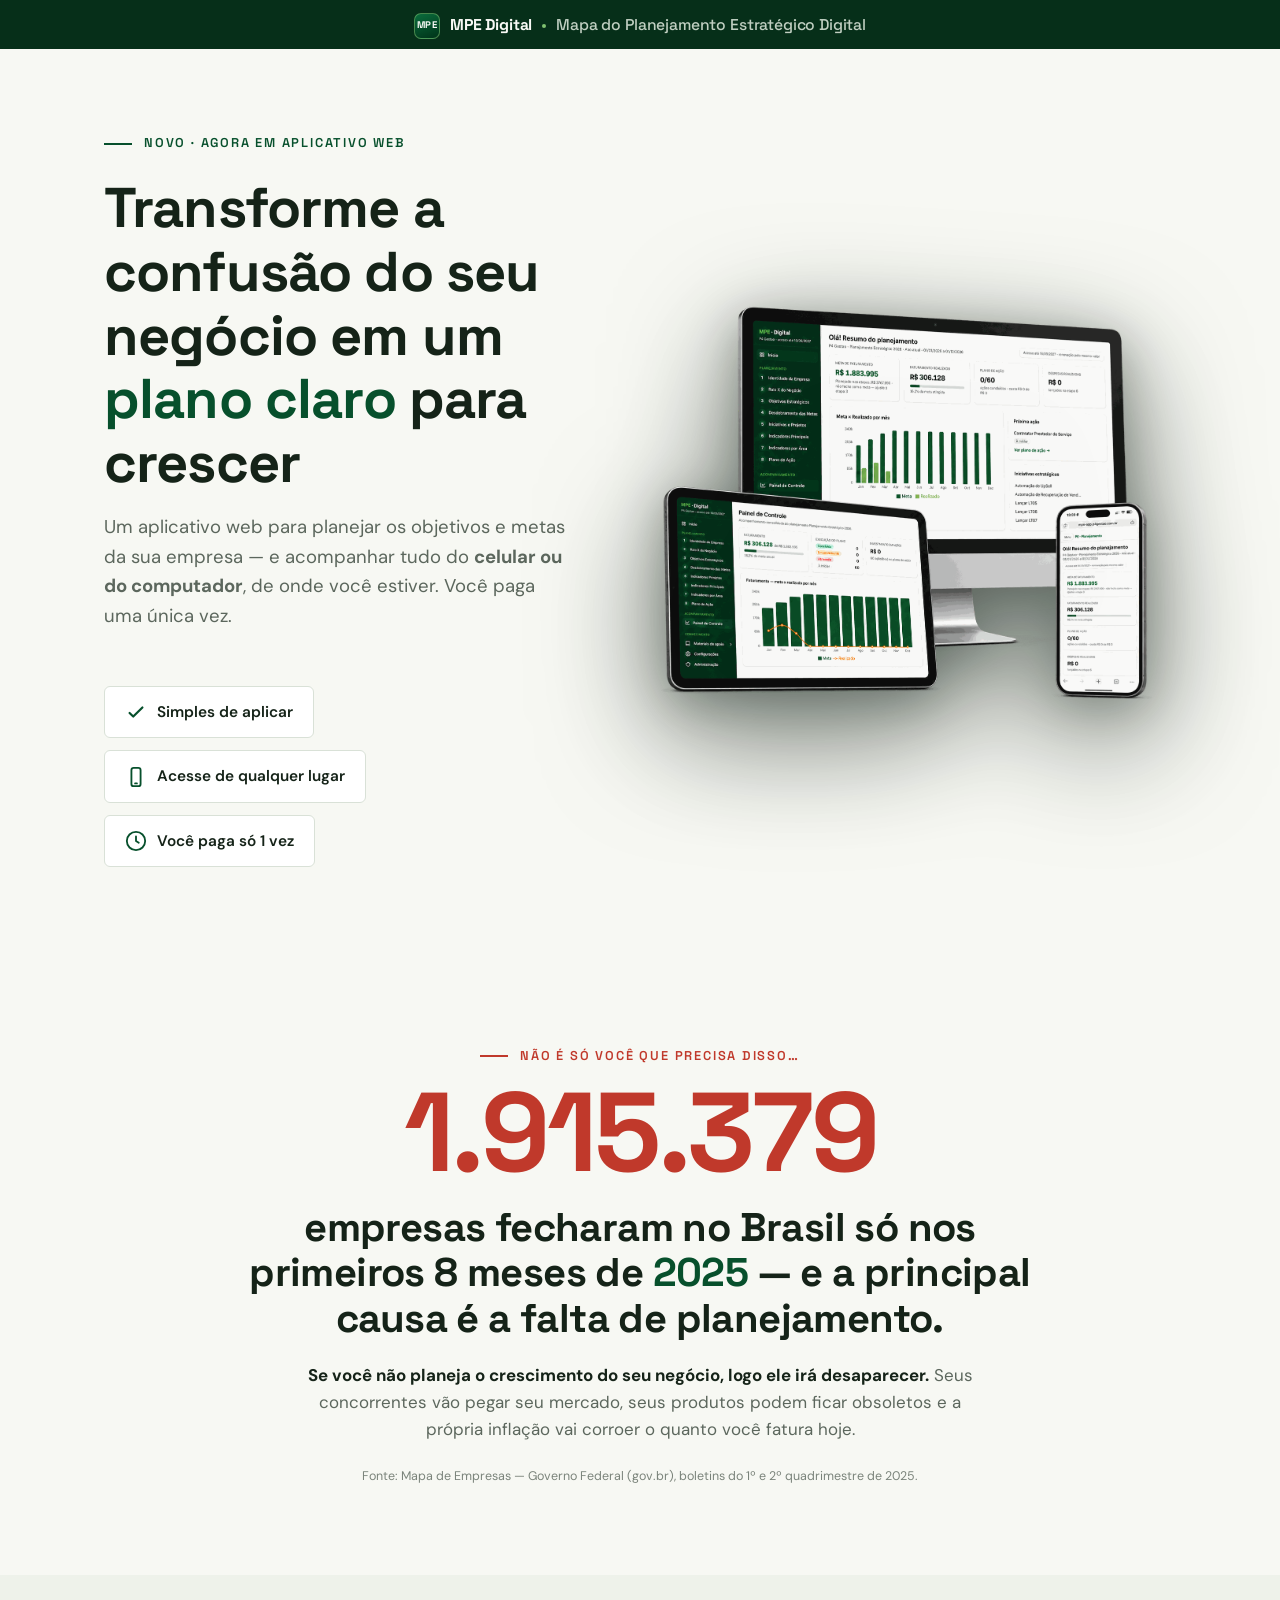
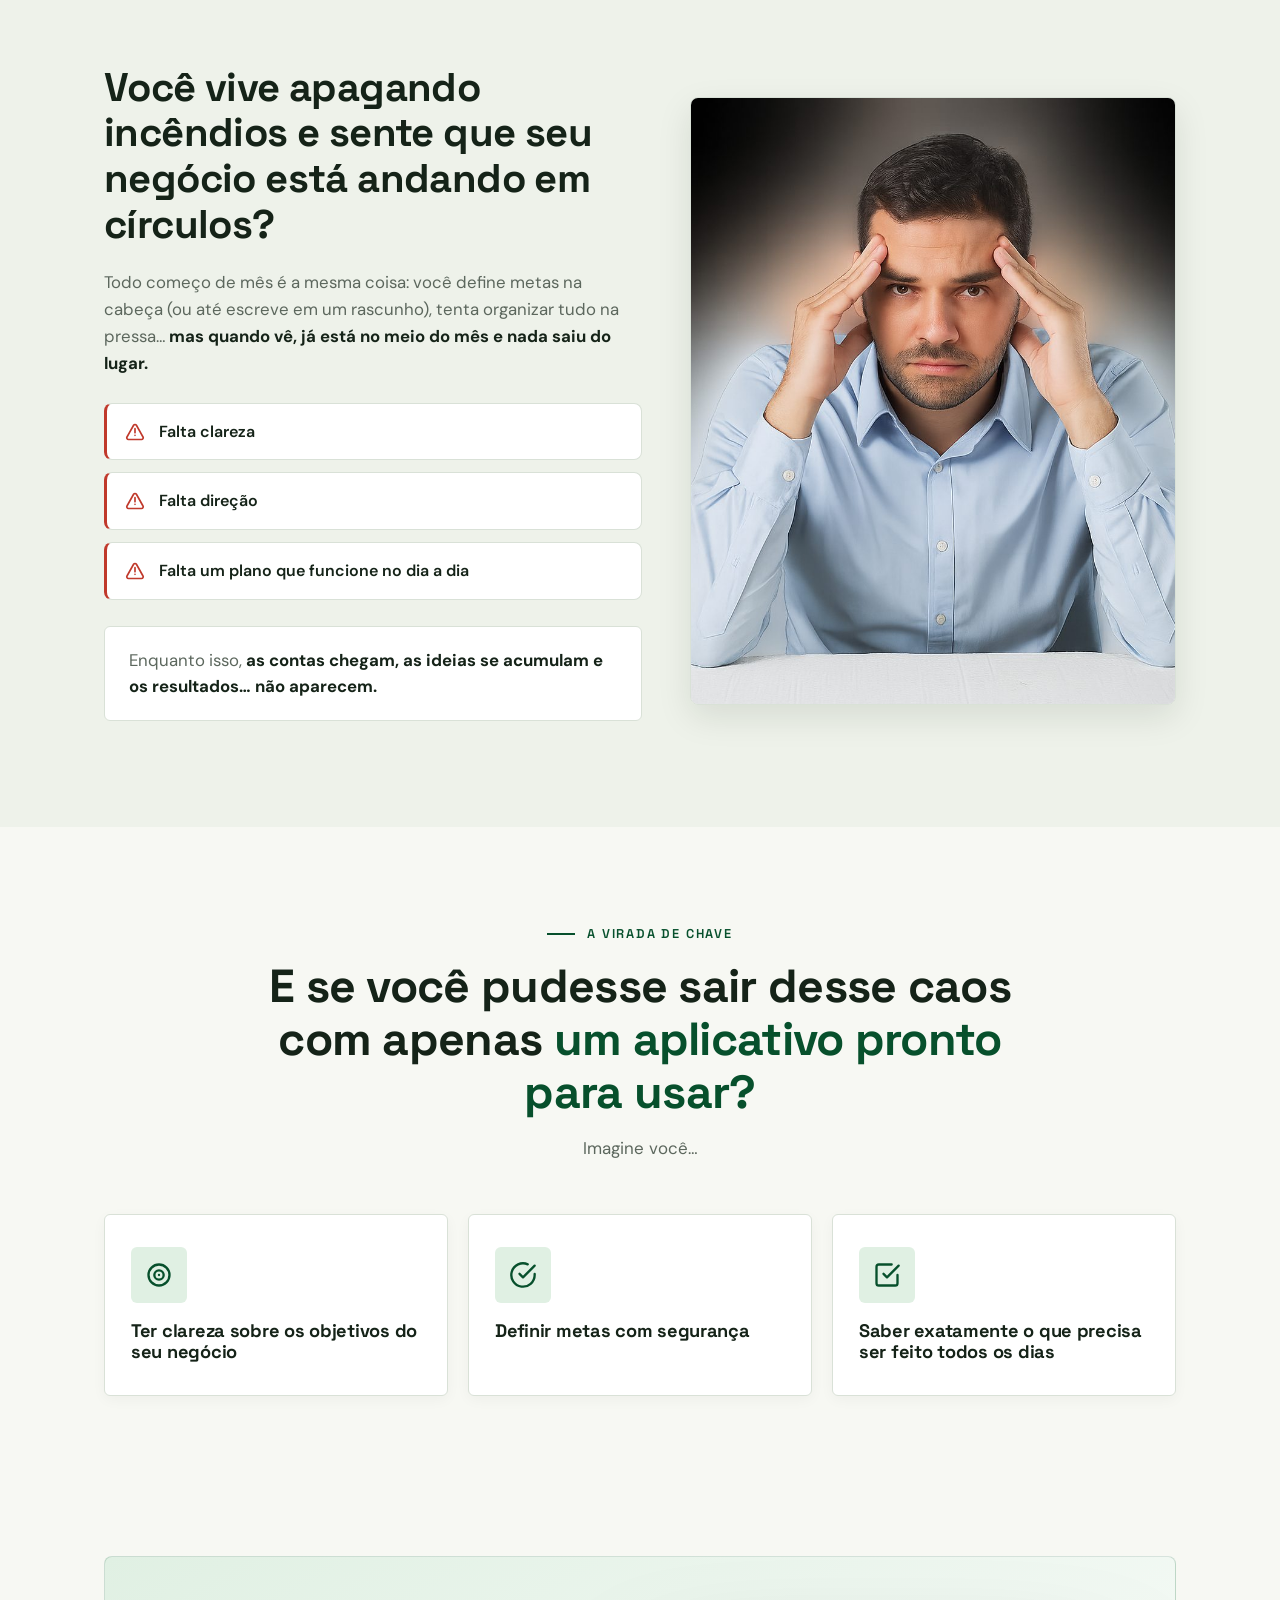
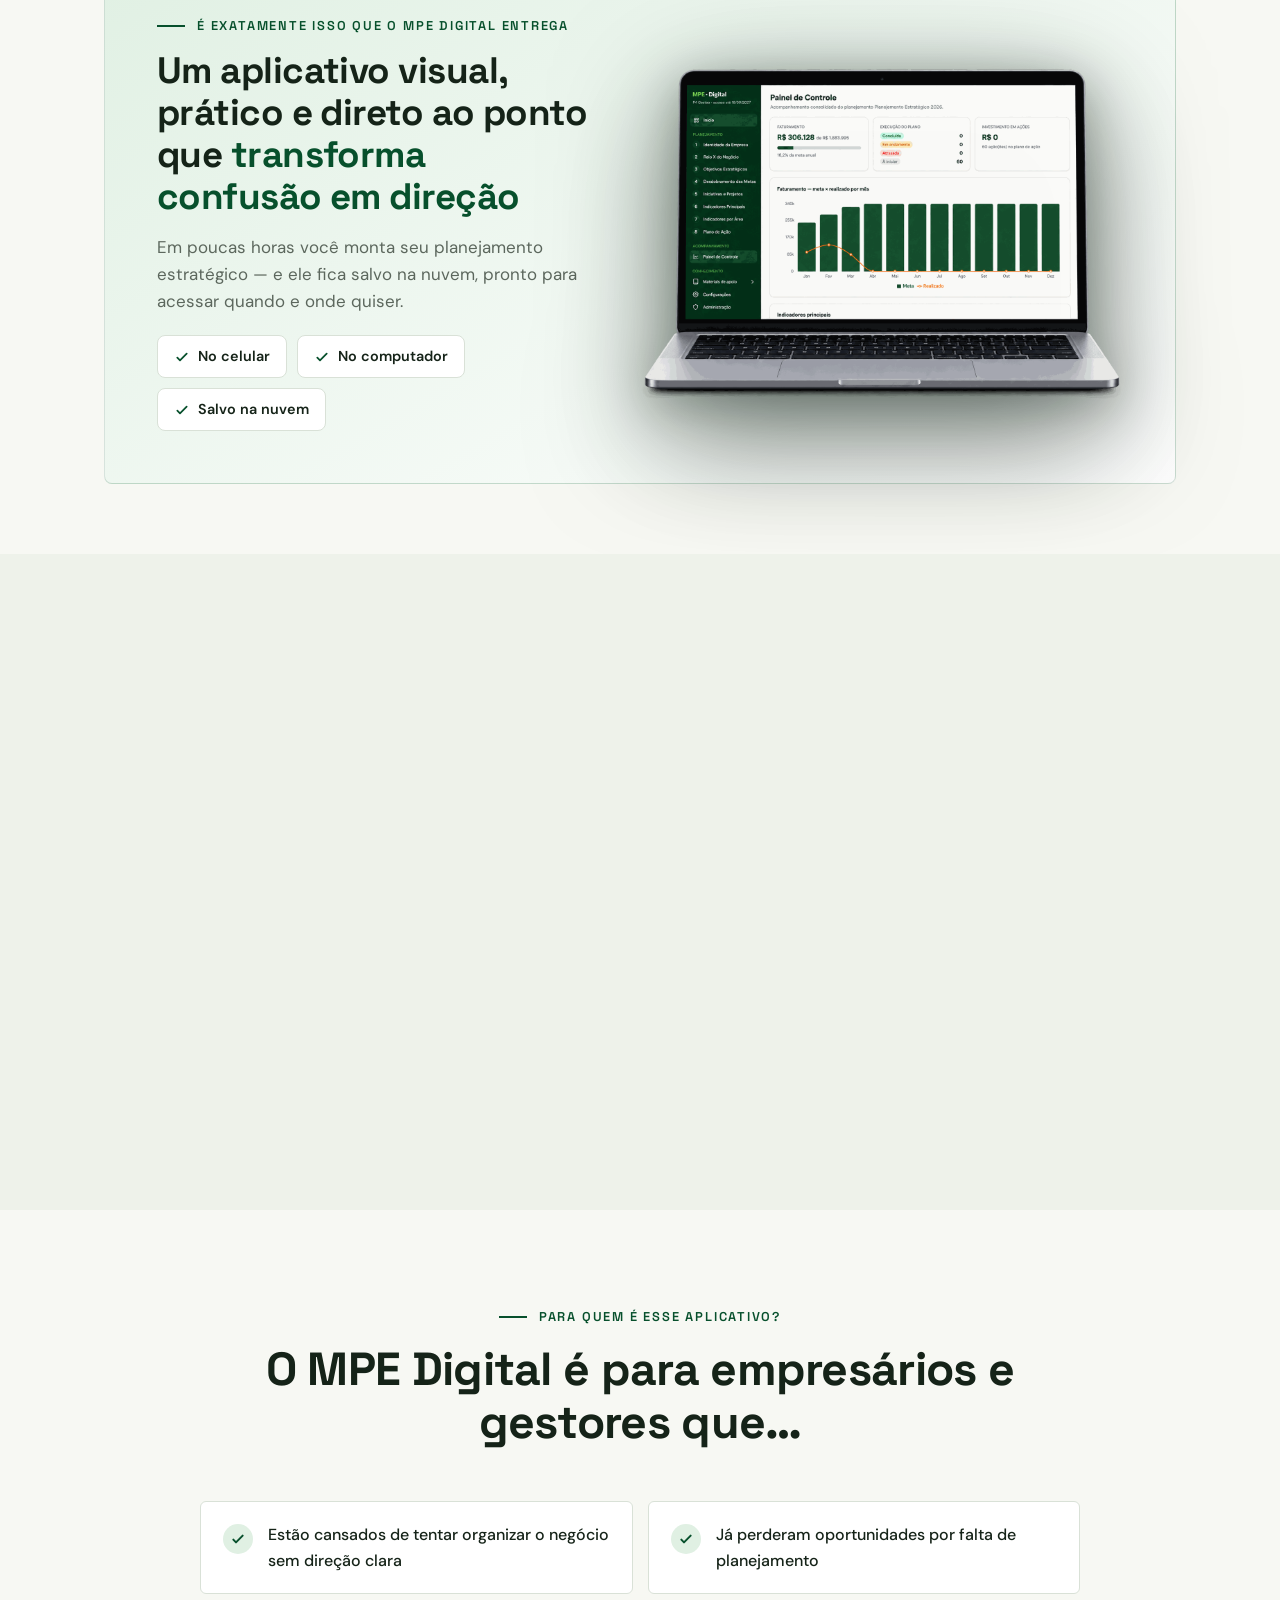
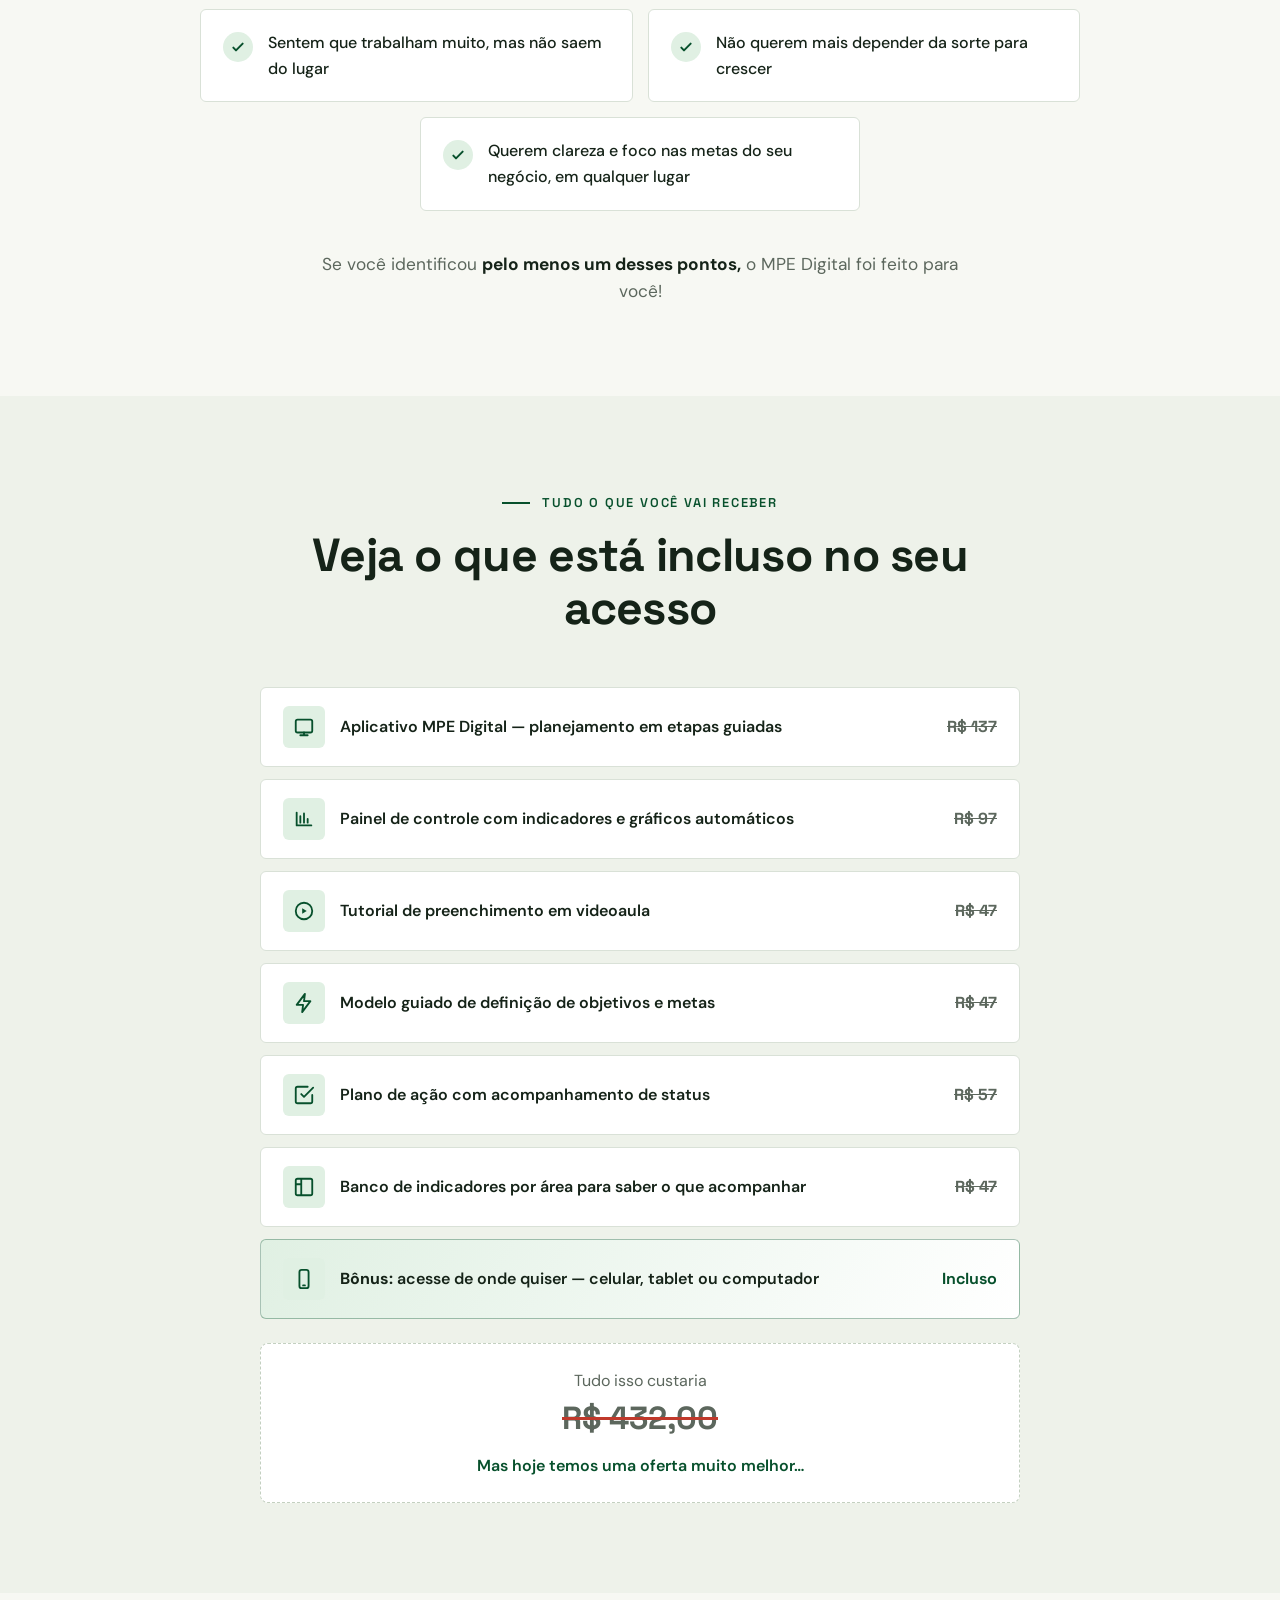
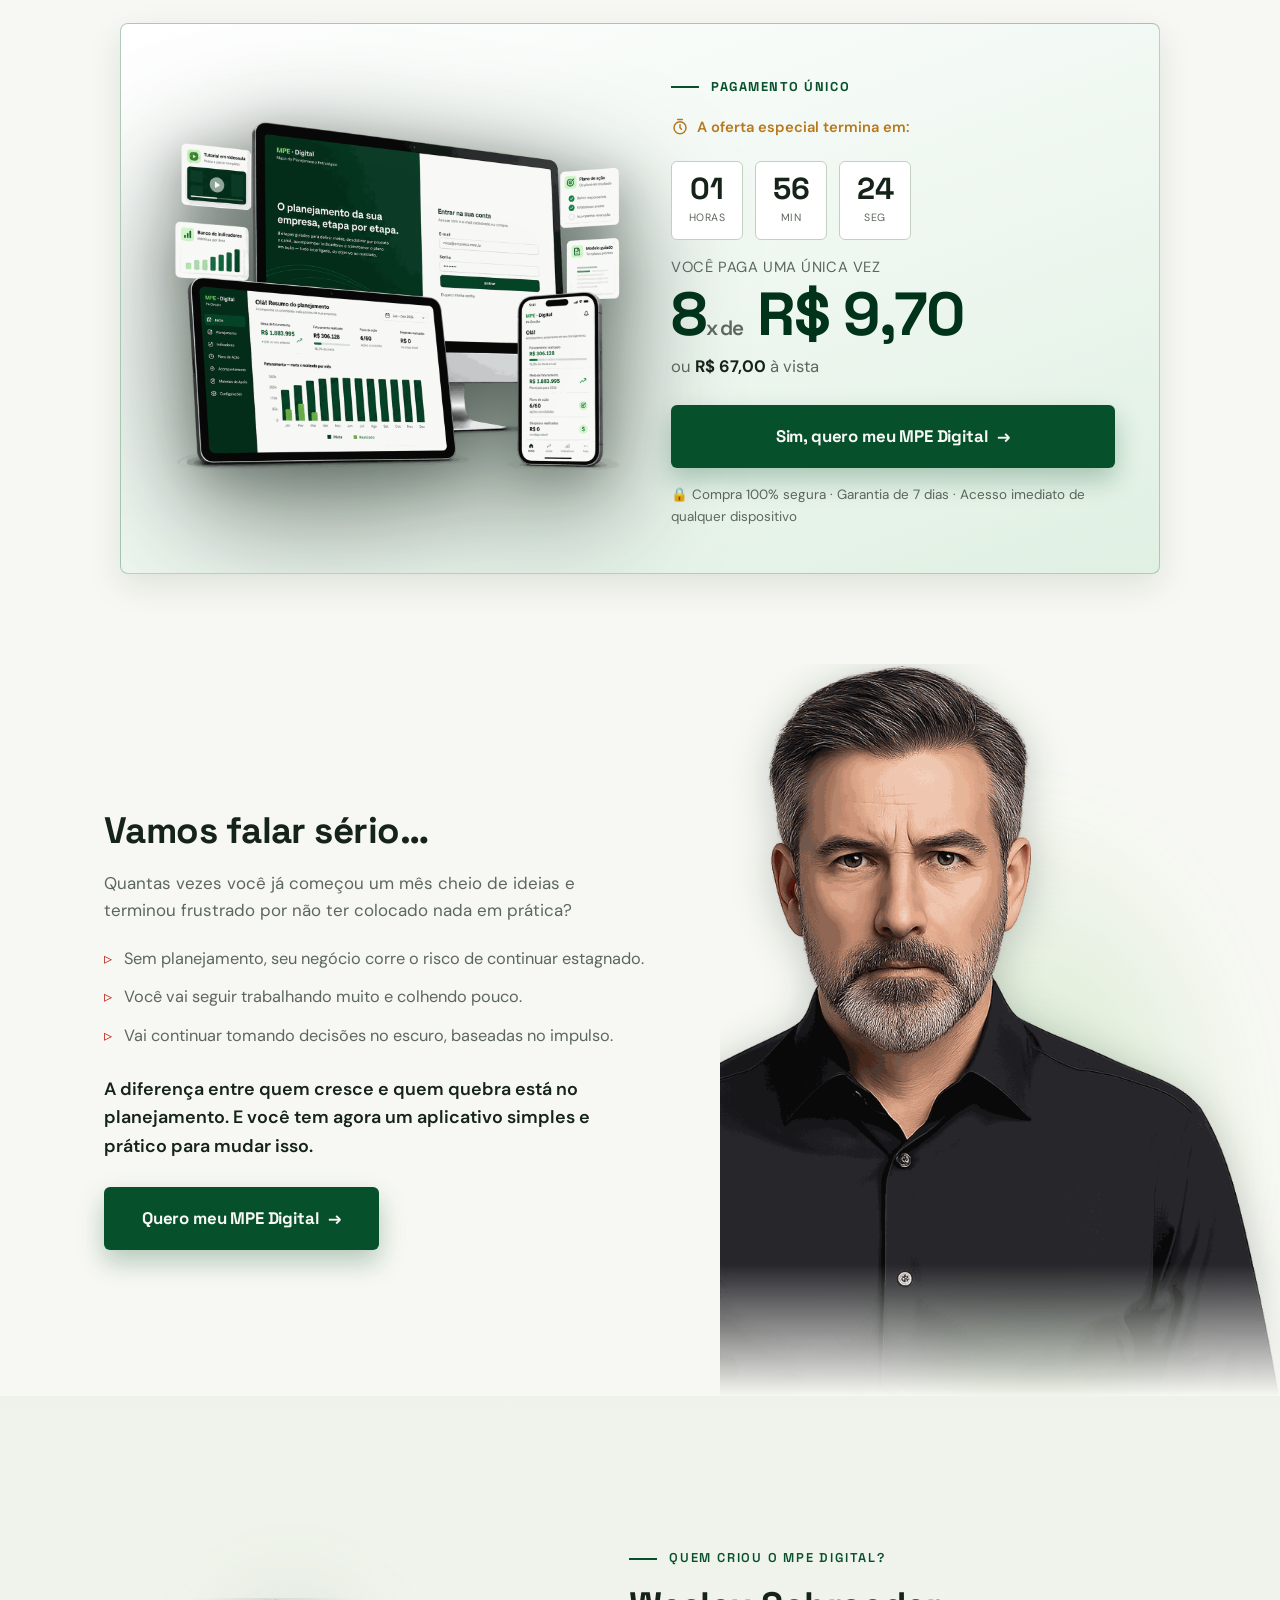
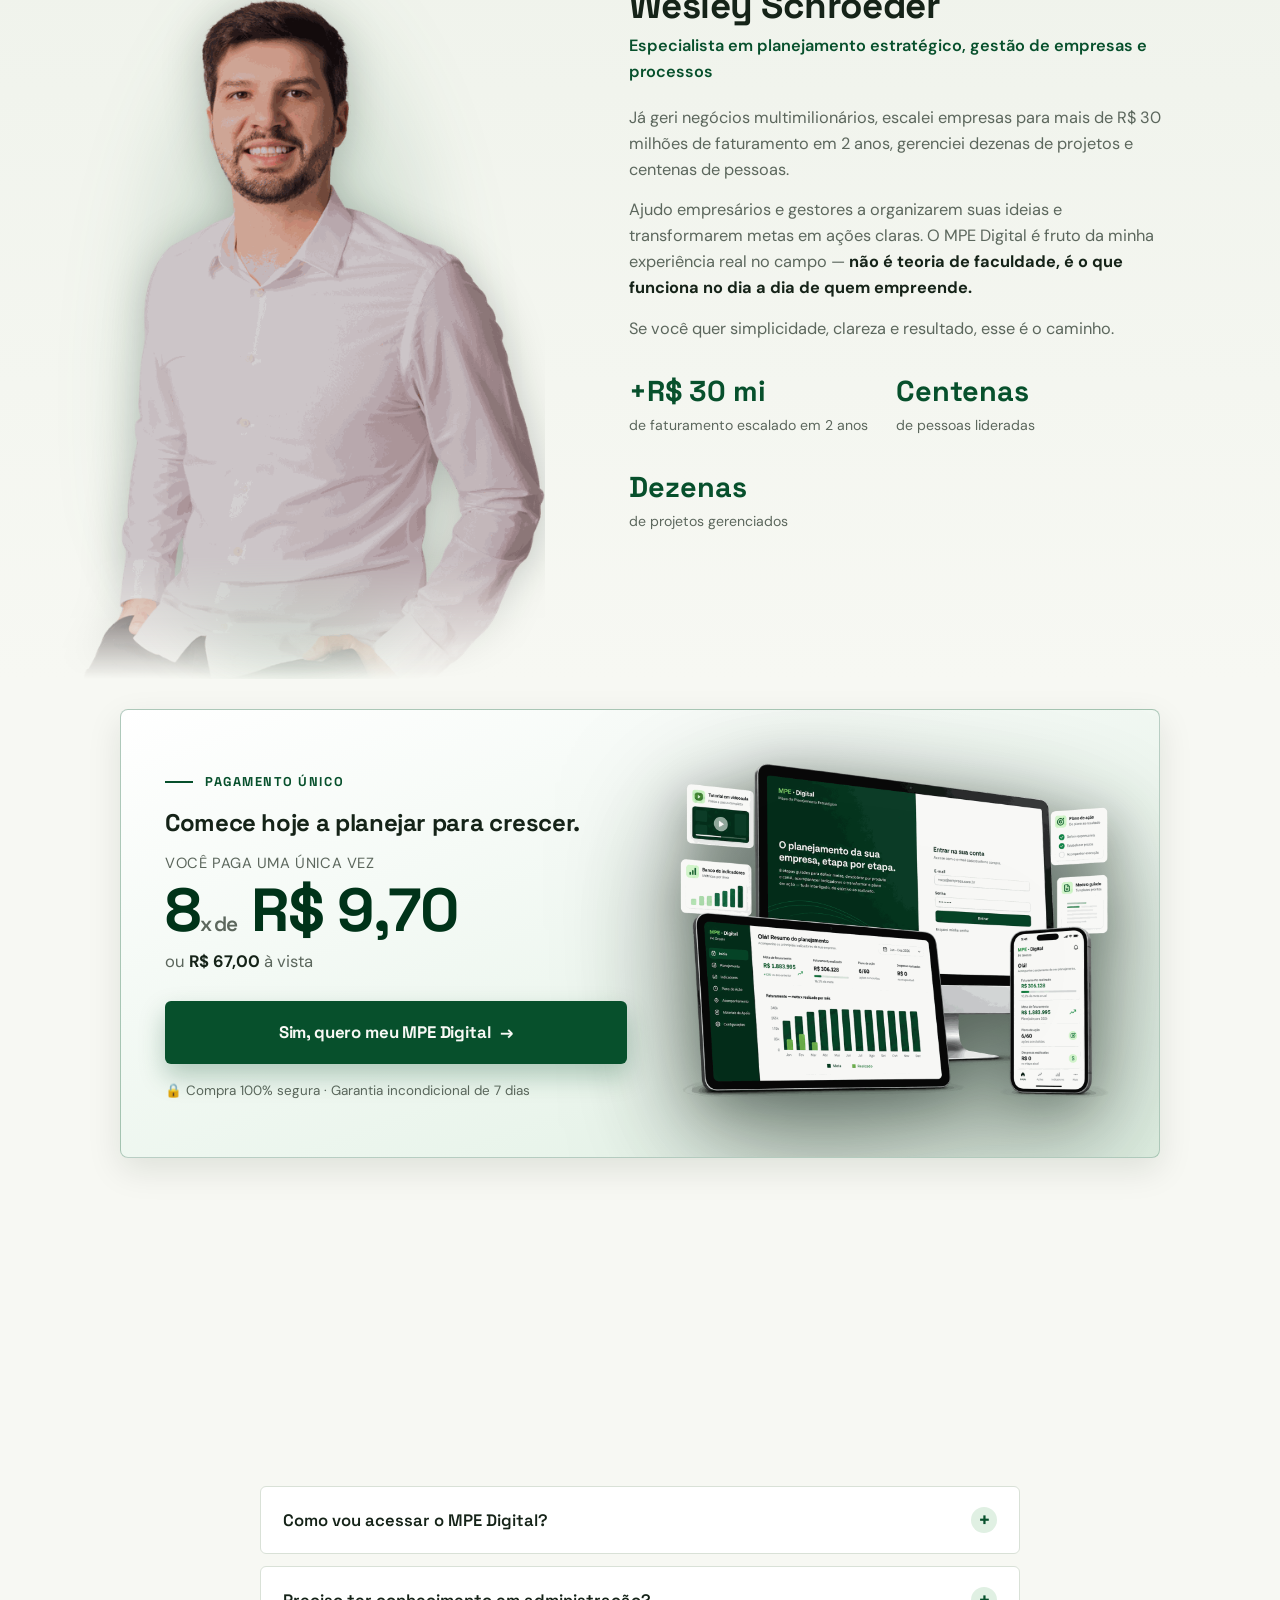
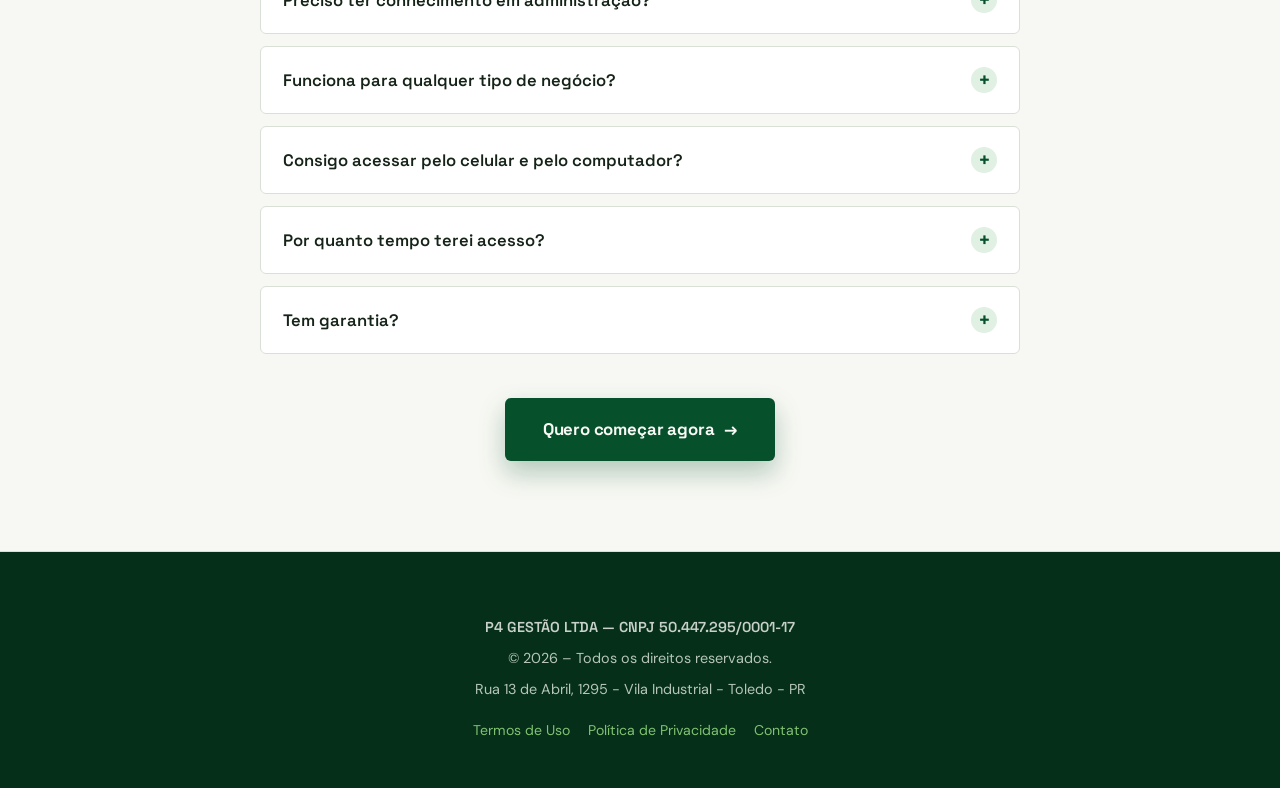
==== commit bdc55b0e: "Add files via upload" ====
--- a/index.html
+++ b/index.html
@@ -1,457 +1,782 @@
 <!DOCTYPE html>
+<!--
+  ============================================================
+  MPE Digital — Mapa do Planejamento Estratégico Digital
+  Produto: aplicativo web (lowticket)  |  Versão: 3.0 (identidade verde clara)
+  URL final: https://mped.p4gestao.com.br/
+  Checkout: https://payfast.greenn.com.br/gn59mc8/offer/HaTuhL
+  Meta Pixel: 1427020837779378  |  Clarity: sn3gbc8rkb
+  ============================================================
+-->
 <html lang="pt-BR">
 <head>
-<meta charset="UTF-8" />
-<meta name="viewport" content="width=device-width, initial-scale=1" />
-<title>Protocolo Pós Término — Acabe com a dor do pós-término em 7 dias</title>
-<meta name="description" content="Responda um diagnóstico, receba um protocolo exclusivo e siga por 7 dias. Um caminho prático e personalizado para parar de sofrer após o fim de um relacionamento." />
+<meta charset="UTF-8">
+<meta name="viewport" content="width=device-width, initial-scale=1, viewport-fit=cover">
+<meta http-equiv="Content-Security-Policy" content="upgrade-insecure-requests">
+
+<title>Mapa do Planejamento Estratégico Digital — Aplicativo Web | MPE Digital</title>
+<meta name="description" content="Planeje as metas e objetivos do seu negócio em um aplicativo web. Acesse do celular ou do computador, pague uma única vez. Comece agora por 8x R$ 9,70.">
+<meta name="keywords" content="Planejamento Estratégico Digital, aplicativo de planejamento, metas, indicadores, plano de ação, gestão estratégica, MPE Digital">
+<link rel="canonical" href="https://mped.p4gestao.com.br/">
+<meta name="robots" content="index, follow, max-image-preview:large">
 
 <!-- Open Graph -->
-<meta property="og:type" content="website" />
-<meta property="og:title" content="Protocolo Pós Término" />
-<meta property="og:description" content="Acabe com a dor e o sofrimento do pós-término em 7 dias e volte a se sentir no controle da sua vida." />
-<meta property="og:image" content="https://ppt.joaochesca.com.br/assets/img/og-cover.jpg" />
-<meta property="og:url" content="https://ppt.joaochesca.com.br/" />
-<meta name="theme-color" content="#201B1D" />
-
-<link rel="icon" type="image/png" href="assets/img/favicon.png" />
-<link rel="apple-touch-icon" href="assets/img/apple-touch-icon.png" />
-
-<link rel="preconnect" href="https://fonts.googleapis.com" />
-<link rel="preconnect" href="https://fonts.gstatic.com" crossorigin />
-<link rel="preload" as="image" href="assets/img/img_dobra1_desktop.webp" type="image/webp" fetchpriority="high" />
-<link href="https://fonts.googleapis.com/css2?family=DM+Serif+Display:ital@0;1&family=Manrope:wght@400;700;800&display=swap" rel="stylesheet" />
-
-<link rel="stylesheet" href="assets/css/brand.css" />
-
-<!-- Microsoft Clarity -->
-<script type="text/javascript">
-    (function(c,l,a,r,i,t,y){
-        c[a]=c[a]||function(){(c[a].q=c[a].q||[]).push(arguments)};
-        t=l.createElement(r);t.async=1;t.src="https://www.clarity.ms/tag/"+i;
-        y=l.getElementsByTagName(r)[0];y.parentNode.insertBefore(t,y);
-    })(window, document, "clarity", "script", "y188sn6vbg");
+<meta property="og:type" content="product">
+<meta property="og:title" content="Mapa do Planejamento Estratégico Digital — Aplicativo Web">
+<meta property="og:description" content="Planeje o crescimento do seu negócio em um aplicativo web. Do plano à execução, na palma da sua mão. Pague uma única vez.">
+<meta property="og:locale" content="pt_BR">
+<meta property="og:url" content="https://mped.p4gestao.com.br/">
+<meta property="og:image" content="https://mped.p4gestao.com.br/og-image.jpg">
+<meta property="og:image:width" content="1200">
+<meta property="og:image:height" content="630">
+<!-- Twitter -->
+<meta name="twitter:card" content="summary_large_image">
+<meta name="twitter:title" content="Mapa do Planejamento Estratégico Digital — Aplicativo Web">
+<meta name="twitter:description" content="Planeje o crescimento do seu negócio em um aplicativo web. Do plano à execução, na palma da sua mão.">
+<meta name="twitter:image" content="https://mped.p4gestao.com.br/og-image.jpg">
+
+<!-- Favicons -->
+<link rel="icon" type="image/x-icon" href="favicon.ico">
+<link rel="icon" type="image/png" sizes="16x16" href="favicon-16x16.png">
+<link rel="icon" type="image/png" sizes="32x32" href="favicon-32x32.png">
+<link rel="apple-touch-icon" sizes="180x180" href="apple-touch-icon.png">
+<link rel="manifest" href="site.webmanifest">
+<meta name="theme-color" content="#07502C">
+<link rel="preload" as="image" href="assets/mockup-dobra1.png" fetchpriority="high">
+
+<!-- Fonts -->
+<link rel="preconnect" href="https://fonts.googleapis.com">
+<link rel="preconnect" href="https://fonts.gstatic.com" crossorigin>
+<link rel="preload" as="style" href="https://fonts.googleapis.com/css2?family=Space+Grotesk:wght@500;600;700&family=DM+Sans:wght@400;500;600;700&display=swap">
+<link rel="stylesheet" media="print" onload="this.media='all'" href="https://fonts.googleapis.com/css2?family=Space+Grotesk:wght@500;600;700&family=DM+Sans:wght@400;500;600;700&display=swap">
+<noscript><link rel="stylesheet" href="https://fonts.googleapis.com/css2?family=Space+Grotesk:wght@500;600;700&family=DM+Sans:wght@400;500;600;700&display=swap"></noscript>
+
+<!-- ============ TRACKING (carregado após o render) ============ -->
+<script>
+(function(){
+  var loaded=false;
+  function loadTracking(){
+    if(loaded)return; loaded=true;
+    !function(f,b,e,v,n,t,s){if(f.fbq)return;n=f.fbq=function(){n.callMethod?
+    n.callMethod.apply(n,arguments):n.queue.push(arguments)};if(!f._fbq)f._fbq=n;
+    n.push=n;n.loaded=!0;n.version='2.0';n.queue=[];t=b.createElement(e);t.async=!0;
+    t.src=v;s=b.getElementsByTagName(e)[0];s.parentNode.insertBefore(t,s)}
+    (window,document,'script','https://connect.facebook.net/en_US/fbevents.js');
+    fbq('init','1427020837779378'); fbq('track','PageView');
+    (function(c,l,a,r,i,t,y){c[a]=c[a]||function(){(c[a].q=c[a].q||[]).push(arguments)};
+    t=l.createElement(r);t.async=1;t.src="https://www.clarity.ms/tag/"+i;
+    y=l.getElementsByTagName(r)[0];y.parentNode.insertBefore(t,y);})(window,document,"clarity","script","sn3gbc8rkb");
+  }
+  var evts=['scroll','mousemove','touchstart','keydown','click'];
+  function fire(){loadTracking();evts.forEach(function(e){window.removeEventListener(e,fire);});}
+  evts.forEach(function(e){window.addEventListener(e,fire,{passive:true});});
+  setTimeout(loadTracking,3500);
+})();
 </script>
-
-<!-- Meta Pixel Code -->
-<script>
-!function(f,b,e,v,n,t,s)
-{if(f.fbq)return;n=f.fbq=function(){n.callMethod?
-n.callMethod.apply(n,arguments):n.queue.push(arguments)};
-if(!f._fbq)f._fbq=n;n.push=n;n.loaded=!0;n.version='2.0';
-n.queue=[];t=b.createElement(e);t.async=!0;
-t.src=v;s=b.getElementsByTagName(e)[0];
-s.parentNode.insertBefore(t,s)}(window, document,'script',
-'https://connect.facebook.net/en_US/fbevents.js');
-fbq('init', '1242073104404770');
-fbq('track', 'PageView');
+<noscript><img height="1" width="1" style="display:none" src="https://www.facebook.com/tr?id=1427020837779378&ev=PageView&noscript=1"/></noscript>
+
+<!-- ============ JSON-LD ============ -->
+<script type="application/ld+json">
+{"@context":"https://schema.org","@type":"Product","name":"Mapa do Planejamento Estratégico Digital","description":"Aplicativo web para planejar as metas e objetivos do seu negócio. Acesse do celular ou do computador, pague uma única vez.","image":"https://mped.p4gestao.com.br/og-image.jpg","brand":{"@type":"Brand","name":"P4 Gestão"},"offers":{"@type":"Offer","price":"67.00","priceCurrency":"BRL","availability":"https://schema.org/InStock","url":"https://payfast.greenn.com.br/gn59mc8/offer/HaTuhL"}}
 </script>
-<noscript><img height="1" width="1" style="display:none"
-src="https://www.facebook.com/tr?id=1242073104404770&ev=PageView&noscript=1"
-/></noscript>
-<!-- End Meta Pixel Code -->
+<script type="application/ld+json">
+{"@context":"https://schema.org","@type":"FAQPage","mainEntity":[
+{"@type":"Question","name":"Como vou acessar o MPE Digital?","acceptedAnswer":{"@type":"Answer","text":"Assim que o pagamento é confirmado, você recebe por e-mail os dados de acesso ao aplicativo MPE Digital. É só entrar com seu login de qualquer navegador — no celular, tablet ou computador."}},
+{"@type":"Question","name":"Preciso ter conhecimento em administração?","acceptedAnswer":{"@type":"Answer","text":"Não. O MPE Digital é simples, visual e guiado passo a passo, mesmo que você nunca tenha feito um planejamento antes."}},
+{"@type":"Question","name":"Funciona para qualquer tipo de negócio?","acceptedAnswer":{"@type":"Answer","text":"Sim. Ele foi desenvolvido para se adaptar a diferentes nichos e portes de empresas."}},
+{"@type":"Question","name":"Consigo acessar pelo celular e pelo computador?","acceptedAnswer":{"@type":"Answer","text":"Sim. O MPE Digital é um aplicativo web: você acessa de qualquer navegador, no celular, tablet ou computador, com seus dados salvos na nuvem."}},
+{"@type":"Question","name":"Por quanto tempo terei acesso?","acceptedAnswer":{"@type":"Answer","text":"Você tem acesso ao aplicativo por 1 ano, pagando uma única vez. Nesse período acessa quando e de onde quiser."}},
+{"@type":"Question","name":"Tem garantia?","acceptedAnswer":{"@type":"Answer","text":"Sim! Você tem 7 dias para testar. Se não gostar, é só pedir o reembolso."}}
+]}
+</script>
+
+<style>
+:root{
+  --bg:#F7F8F3; --bg-2:#EEF2EA; --surface:#FFFFFF;
+  --border:#D9E1D7; --border-strong:#C3D0C0;
+  --text:#152318; --muted:#5C675D;
+  --green:#07502C; --green-2:#33724C; --green-dark:#003319;
+  --soft:#E0F0E3; --soft-2:#D6F0DA; --leaf:#80C271;
+  --menu-bg:#062F19; --menu-text:#E1EBDF; --menu-active:#80C271; --menu-focus:#0F4025; --menu-div:#1D442C;
+  --cream:#F8F9F5; --amber:#B7791F; --red:#C0392B;
+  --radius:6px; --maxw:1120px;
+  --shadow:0 2px 8px rgba(21,35,24,.05);
+  --shadow-lg:0 12px 34px rgba(3,26,14,.10);
+}
+*{box-sizing:border-box;margin:0;padding:0}
+html{scroll-behavior:smooth;-webkit-text-size-adjust:100%}
+body{background:var(--bg);color:var(--text);font-family:'DM Sans',system-ui,-apple-system,Arial,sans-serif;line-height:1.6;-webkit-font-smoothing:antialiased;overflow-x:hidden}
+img{max-width:100%;display:block}
+h1,h2,h3,h4,.display{font-family:'Space Grotesk','DM Sans',sans-serif;line-height:1.14;letter-spacing:-0.015em}
+.wrap{max-width:var(--maxw);margin:0 auto;padding:0 24px}
+section{position:relative}
+.green{color:var(--green)}
+.section-alt{background:var(--bg-2)}
+
+/* ===== SLOGAN BAR ===== */
+.topbar{background:var(--menu-bg);text-align:center;padding:10px 16px;position:relative;z-index:5}
+.brandmark{display:inline-flex;align-items:center;gap:10px;font-family:'Space Grotesk',sans-serif;font-weight:700;color:var(--cream);font-size:.98rem;letter-spacing:-0.01em}
+.logo-sq{width:26px;height:26px;border-radius:7px;background:linear-gradient(160deg,#0a6c3c,#003319);border:1.5px solid rgba(128,194,113,.55);display:grid;place-items:center;font-size:.6rem;font-weight:700;color:var(--cream);letter-spacing:.02em}
+.brandmark .reg{color:var(--menu-text);font-weight:500;opacity:.85}
+.brandmark .dot{width:4px;height:4px;border-radius:50%;background:var(--leaf)}
+
+/* ===== Buttons ===== */
+.btn{display:inline-flex;align-items:center;justify-content:center;gap:10px;background:var(--green);color:var(--cream);font-weight:700;font-family:'Space Grotesk',sans-serif;font-size:1.05rem;letter-spacing:-0.01em;padding:18px 38px;border-radius:6px;text-decoration:none;box-shadow:0 12px 26px rgba(7,80,44,.28);transition:transform .25s cubic-bezier(.2,.8,.2,1),box-shadow .25s,background .25s;border:none;cursor:pointer;position:relative;-webkit-tap-highlight-color:transparent}
+.btn:hover{background:var(--green-dark);transform:translateY(-3px);box-shadow:0 18px 36px rgba(7,80,44,.34)}
+.btn:active{transform:translateY(-1px)}
+.btn .arrow{transition:transform .25s}.btn:hover .arrow{transform:translateX(4px)}
+.btn-pulse{animation:pulse 2.4s ease-in-out infinite}
+@keyframes pulse{0%,100%{box-shadow:0 12px 26px rgba(7,80,44,.28)}50%{box-shadow:0 12px 40px rgba(7,80,44,.5)}}
+.tag{display:inline-flex;align-items:center;gap:12px;font-family:'Space Grotesk',sans-serif;font-weight:600;font-size:.8rem;letter-spacing:.14em;text-transform:uppercase;color:var(--green);background:none;border:none;padding:0}
+.tag::before{content:"";width:28px;height:2px;background:var(--green);display:inline-block;flex:none}
+
+/* reveal */
+.reveal{opacity:0;transform:translateY(26px);transition:opacity .7s ease,transform .7s cubic-bezier(.2,.8,.2,1)}
+.reveal.in{opacity:1;transform:none}
+.reveal.d1{transition-delay:.08s}.reveal.d2{transition-delay:.16s}.reveal.d3{transition-delay:.24s}.reveal.d4{transition-delay:.32s}
+@media(prefers-reduced-motion:reduce){.reveal{opacity:1;transform:none;transition:none}.btn-pulse{animation:none}}
+
+/* ===== HERO ===== */
+.hero{padding:78px 0 84px;overflow:hidden}
+.hero-grid{display:grid;grid-template-columns:.92fr 1.08fr;grid-template-areas:"text mockup" "badges mockup";gap:26px 52px;align-items:center}
+.hero-text{grid-area:text}.hero-badges{grid-area:badges}.hero-visual{grid-area:mockup}
+.hero-shot{width:100%;max-width:660px;height:auto;margin:0 auto;filter:drop-shadow(0 34px 60px rgba(3,20,10,.5)) drop-shadow(0 12px 24px rgba(3,20,10,.32))}
+.hero h1{font-size:clamp(2rem,4.6vw,3.5rem);font-weight:700;margin:22px 0 18px}
+.hero p.sub{font-size:clamp(1rem,1.6vw,1.16rem);color:var(--muted);max-width:520px;margin:0 0 28px}
+.badges{display:flex;flex-wrap:wrap;gap:12px}
+.badge{display:flex;align-items:center;gap:10px;background:var(--surface);border:1px solid var(--border);padding:13px 20px;border-radius:6px;font-weight:600;font-size:.96rem}
+.badge svg{flex:none}
+
+/* ===== APP MOCKUP (CSS) ===== */
+.device-duo{position:relative;max-width:640px;margin:0 auto}
+.appwin{background:var(--surface);border:1px solid var(--border);border-radius:8px;box-shadow:var(--shadow-lg);overflow:hidden}
+.appwin .bar{display:flex;align-items:center;gap:7px;padding:12px 16px;background:#F0F3EE;border-bottom:1px solid var(--border)}
+.appwin .bar i{width:11px;height:11px;border-radius:50%;display:block}
+.appwin .bar .url{margin-left:12px;font-size:.72rem;color:var(--muted);background:#fff;border:1px solid var(--border);border-radius:20px;padding:5px 14px;font-family:'DM Sans',sans-serif}
+.app-body{display:grid;grid-template-columns:118px 1fr;min-height:300px}
+.app-side{background:var(--menu-bg);padding:16px 12px;color:var(--menu-text)}
+.app-side .brand{font-family:'Space Grotesk',sans-serif;font-weight:700;color:var(--cream);font-size:.82rem;margin:2px 4px 16px;display:flex;align-items:center;gap:6px}
+.app-side .brand .m{width:16px;height:16px;border-radius:4px;background:linear-gradient(160deg,#0a6c3c,#003319);border:1px solid rgba(128,194,113,.5)}
+.mi{display:flex;align-items:center;gap:8px;font-size:.72rem;padding:8px 9px;border-radius:8px;color:var(--menu-text);margin-bottom:3px}
+.mi.active{background:var(--menu-focus);color:#fff;font-weight:600}
+.mi .n{width:16px;height:16px;border-radius:50%;background:rgba(128,194,113,.18);color:var(--leaf);font-size:.6rem;display:grid;place-items:center;font-weight:700;flex:none}
+.mi.active .n{background:var(--leaf);color:#04220f}
+.app-main{padding:18px 20px;background:var(--surface)}
+.app-main .hi{font-family:'Space Grotesk',sans-serif;font-weight:700;font-size:.95rem;margin-bottom:2px}
+.app-main .sm{font-size:.68rem;color:var(--muted);margin-bottom:14px}
+.kpis{display:grid;grid-template-columns:repeat(3,1fr);gap:9px;margin-bottom:16px}
+.kpi{background:var(--bg);border:1px solid var(--border);border-radius:6px;padding:10px}
+.kpi .l{font-size:.55rem;text-transform:uppercase;letter-spacing:.04em;color:var(--muted);margin-bottom:5px}
+.kpi .v{font-family:'Space Grotesk',sans-serif;font-weight:700;font-size:.9rem}
+.kpi .v.g{color:var(--green)}
+.chartbox{background:var(--bg);border:1px solid var(--border);border-radius:6px;padding:12px 12px 8px}
+.chartbox .ct{font-family:'Space Grotesk',sans-serif;font-weight:700;font-size:.72rem;margin-bottom:10px}
+.bars{display:flex;align-items:flex-end;gap:5px;height:78px}
+.bcol{flex:1;display:flex;align-items:flex-end;justify-content:center;gap:2px;height:100%}
+.bcol .b{width:5px;border-radius:3px 3px 0 0;background:var(--green-dark)}
+.bcol .b.r{background:var(--leaf)}
+.leg{display:flex;gap:14px;margin-top:8px;font-size:.58rem;color:var(--muted)}
+.leg span{display:inline-flex;align-items:center;gap:5px}
+.leg i{width:8px;height:8px;border-radius:2px;display:block}
+
+.phone{position:absolute;right:-6px;bottom:-30px;width:150px;background:#0b120d;border:6px solid #0b120d;border-radius:26px;box-shadow:var(--shadow-lg);overflow:hidden;z-index:3}
+.phone .pscreen{background:var(--bg);border-radius:20px;overflow:hidden}
+.phone .ptop{background:var(--menu-bg);color:var(--cream);font-family:'Space Grotesk',sans-serif;font-weight:700;font-size:.6rem;padding:9px 12px;display:flex;align-items:center;gap:5px}
+.phone .ptop .m{width:12px;height:12px;border-radius:3px;background:linear-gradient(160deg,#0a6c3c,#003319);border:1px solid rgba(128,194,113,.5)}
+.phone .pbody{padding:10px}
+.phone .pk{background:#fff;border:1px solid var(--border);border-radius:8px;padding:7px 9px;margin-bottom:6px}
+.phone .pk .l{font-size:.44rem;text-transform:uppercase;color:var(--muted);letter-spacing:.03em}
+.phone .pk .v{font-family:'Space Grotesk',sans-serif;font-weight:700;font-size:.72rem;color:var(--green)}
+.phone .pbars{display:flex;align-items:flex-end;gap:3px;height:34px;background:#fff;border:1px solid var(--border);border-radius:8px;padding:7px 8px}
+.phone .pbars .b{flex:1;border-radius:2px 2px 0 0;background:var(--green-dark)}
+
+/* ===== STAT ===== */
+.stat{padding:88px 0;text-align:center}
+.stat .bignum{font-family:'Space Grotesk',sans-serif;font-weight:700;font-size:clamp(3rem,11vw,7rem);line-height:1;color:var(--red);margin:10px 0 4px;letter-spacing:-0.03em}
+.stat h2{font-size:clamp(1.5rem,4vw,2.5rem);font-weight:700;max-width:840px;margin:16px auto 20px}
+.stat p{font-size:1.06rem;color:var(--muted);max-width:700px;margin:0 auto}
+.stat .src{font-size:.78rem;color:var(--muted);opacity:.8;margin-top:24px}
+.tag.red{color:var(--red)}
+.tag.red::before{background:var(--red)}
+
+/* ===== section heading ===== */
+.shead{text-align:center;max-width:760px;margin:0 auto 52px}
+.shead h2{font-size:clamp(1.7rem,4.4vw,2.9rem);font-weight:700;margin:16px 0 0}
+.shead p{color:var(--muted);font-size:1.06rem;margin-top:16px}
+
+/* ===== PROBLEM ===== */
+.problem{padding:90px 0;background:var(--bg-2)}
+.problem-grid{display:grid;grid-template-columns:1.05fr .95fr;gap:48px;align-items:center}
+.problem h2{font-size:clamp(1.6rem,4vw,2.5rem);font-weight:700;margin-bottom:22px}
+.problem p{color:var(--muted);font-size:1.05rem;margin-bottom:16px}
+.problem strong{color:var(--text)}
+.lack{display:flex;flex-direction:column;gap:12px;margin:26px 0}
+.lack-item{display:flex;align-items:center;gap:14px;background:var(--surface);border:1px solid var(--border);border-left:3px solid var(--red);padding:15px 18px;border-radius:8px;font-weight:600}
+.lack-item svg{flex:none}
+.problem-callout{margin-top:24px;padding:20px 24px;background:var(--surface);border:1px solid var(--border);border-radius:6px;color:var(--muted);font-size:1.02rem}
+.problem-img{border-radius:8px;overflow:hidden;box-shadow:var(--shadow-lg);aspect-ratio:4/5;border:1px solid var(--border)}
+.problem-img img{width:100%;height:100%;object-fit:cover;object-position:50% 30%}
+.problem-img.placeholder{background:linear-gradient(160deg,#dfe7dc,#c9d6c6);display:grid;place-items:center;font-size:4rem}
+
+/* ===== SOLUTION ===== */
+.solution{padding:90px 0}
+.imagine-grid{display:grid;grid-template-columns:repeat(3,1fr);gap:20px}
+.icard{background:var(--surface);border:1px solid var(--border);border-radius:var(--radius);padding:32px 26px;transition:transform .3s,border-color .3s,box-shadow .3s;box-shadow:0 4px 14px rgba(21,35,24,.04)}
+.icard:hover{transform:translateY(-6px);border-color:rgba(7,80,44,.3);box-shadow:var(--shadow)}
+.icard .ico{width:56px;height:56px;border-radius:6px;display:grid;place-items:center;background:var(--soft);margin-bottom:18px}
+.icard h3{font-size:1.14rem;font-weight:700}
+
+/* ===== DELIVERS ===== */
+.delivers{padding:70px 0}
+.delivers-inner{background:linear-gradient(150deg,var(--soft),#fff);border:1px solid rgba(7,80,44,.16);border-radius:8px;padding:52px}
+.delivers-grid{display:grid;grid-template-columns:.95fr 1.05fr;gap:44px;align-items:center}
+.delivers-text h2{font-size:clamp(1.5rem,3.6vw,2.3rem);font-weight:700;margin:14px 0 16px}
+.delivers-text p{color:var(--muted);font-size:1.06rem;margin:0 0 10px}
+.delivers-text .chips{display:flex;flex-wrap:wrap;gap:10px;margin-top:20px}
+.dchip{display:inline-flex;align-items:center;gap:8px;background:var(--surface);border:1px solid var(--border);border-radius:8px;padding:9px 16px;font-size:.9rem;font-weight:600}
+
+/* ===== STEPS ===== */
+.steps{padding:90px 0;background:var(--bg-2)}
+.steps-grid{display:grid;grid-template-columns:repeat(5,1fr);gap:16px;counter-reset:step}
+.step{background:var(--surface);border:1px solid var(--border);border-radius:var(--radius);padding:28px 20px;position:relative;transition:transform .3s,border-color .3s}
+.step:hover{transform:translateY(-6px);border-color:rgba(7,80,44,.3)}
+.step .n{counter-increment:step;font-family:'Space Grotesk',sans-serif;font-weight:700;font-size:1.2rem;color:var(--cream);width:40px;height:40px;border-radius:8px;background:var(--green);display:grid;place-items:center;margin-bottom:16px}
+.step .n::before{content:"0" counter(step)}
+.step h3{font-size:1.04rem;font-weight:700;margin-bottom:9px}
+.step p{color:var(--muted);font-size:.92rem}
+.step:not(:last-child)::after{content:"→";position:absolute;top:36px;right:-20px;font-family:'Space Grotesk',sans-serif;font-weight:700;font-size:1.5rem;color:rgba(7,80,44,.4);z-index:3}
+
+/* ===== FOR WHOM ===== */
+.forwhom{padding:90px 0}
+.fw-grid{display:grid;grid-template-columns:repeat(2,1fr);gap:15px;max-width:880px;margin:0 auto}
+.fw-item{display:flex;gap:15px;align-items:flex-start;background:var(--surface);border:1px solid var(--border);border-radius:6px;padding:20px 22px}
+.fw-item .chk{flex:none;width:30px;height:30px;border-radius:50%;background:var(--soft);display:grid;place-items:center;margin-top:2px}
+.fw-item span{font-weight:500}
+.fw-note{text-align:center;max-width:680px;margin:40px auto 0;font-size:1.08rem;color:var(--muted)}
+.fw-note strong{color:var(--text)}
+
+/* ===== OFFER STACK ===== */
+.offer{padding:90px 0;background:var(--bg-2)}
+.stack{display:flex;flex-direction:column;gap:12px;max-width:760px;margin:0 auto}
+.stack-item{display:flex;align-items:center;justify-content:space-between;gap:16px;background:var(--surface);border:1px solid var(--border);border-radius:6px;padding:18px 22px;transition:border-color .3s}
+.stack-item:hover{border-color:rgba(7,80,44,.3)}
+.stack-item .left{display:flex;align-items:center;gap:15px}
+.stack-item .bx{flex:none;width:42px;height:42px;border-radius:6px;background:var(--soft);display:grid;place-items:center}
+.stack-item .name{font-weight:600}
+.stack-item .price{font-family:'Space Grotesk',sans-serif;font-weight:700;color:var(--muted);text-decoration:line-through;white-space:nowrap}
+.stack-item.bonus{border-color:rgba(7,80,44,.35);background:linear-gradient(120deg,var(--soft),#fff)}
+.stack-item.bonus .price{color:var(--green);text-decoration:none}
+.totalbar{max-width:760px;margin:24px auto 0;text-align:center;background:var(--surface);border:1px dashed var(--border-strong);border-radius:8px;padding:24px}
+.totalbar .lbl{color:var(--muted);font-size:1rem}
+.totalbar .tot{font-family:'Space Grotesk',sans-serif;font-weight:700;font-size:2rem;text-decoration:line-through;text-decoration-color:var(--red);color:var(--muted)}
+.totalbar .more{display:block;margin-top:8px;color:var(--green);font-weight:600}
+
+/* ===== OFFER CARD ===== */
+.pricewrap{padding:30px 0 90px}
+.pricecard{background:linear-gradient(160deg,#fff,var(--soft));border:1px solid rgba(7,80,44,.28);border-radius:8px;padding:46px 44px;position:relative;overflow:hidden;box-shadow:var(--shadow-lg);max-width:1040px;margin:0 auto}
+.pc-inner{display:grid;grid-template-columns:1.02fr .98fr;gap:44px;align-items:center}
+.pc-inner.rev .pc-visual{order:2}
+.pc-visual{position:relative}
+.pc-info{position:relative;z-index:1}
+.pricecard .vital{display:inline-flex;align-items:center;gap:12px;font-family:'Space Grotesk',sans-serif;font-weight:700;letter-spacing:.12em;font-size:.8rem;color:var(--green);text-transform:uppercase}
+.pricecard .vital::before{content:"";width:28px;height:2px;background:var(--green);display:inline-block;flex:none}
+.pricecard .once{color:var(--muted);margin:16px 0 4px;font-size:.92rem;text-transform:uppercase;letter-spacing:.04em}
+.pricecard .big{font-family:'Space Grotesk',sans-serif;font-weight:700;font-size:clamp(2.6rem,8vw,3.8rem);line-height:1;color:var(--green-dark);letter-spacing:-0.02em}
+.pricecard .big small{font-size:1.3rem;color:var(--muted);font-weight:600}
+.pricecard .avista{color:var(--muted);margin-top:8px;font-size:1.04rem}
+.pricecard .avista strong{color:var(--text)}
+.pricecard .btn{margin-top:26px;width:100%}
+.pricecard .limited{margin-top:16px;font-size:.84rem;color:var(--muted)}
+.countdown{display:flex;gap:12px;margin:22px 0 4px}
+.cd-box{background:var(--surface);border:1px solid var(--border-strong);border-radius:6px;padding:12px 8px;min-width:72px;text-align:center}
+.cd-box .num{font-family:'Space Grotesk',sans-serif;font-weight:700;font-size:1.9rem;line-height:1;color:var(--text)}
+.cd-box .unit{font-size:.66rem;text-transform:uppercase;letter-spacing:.05em;color:var(--muted);margin-top:6px}
+.cd-label{color:var(--amber);font-weight:600;font-size:.92rem;display:flex;align-items:center;gap:8px;margin-top:18px}
+
+/* ===== SERIOUS ===== */
+.serious{padding:90px 0}
+.serious-grid{display:grid;grid-template-columns:.85fr 1.15fr;gap:44px;align-items:center;max-width:1000px;margin:0 auto}
+.serious-img{border-radius:8px;overflow:hidden;box-shadow:var(--shadow-lg);aspect-ratio:1;border:1px solid var(--border)}
+.serious-img img{width:100%;height:100%;object-fit:cover}
+.serious-img.placeholder{background:linear-gradient(160deg,#dfe7dc,#c9d6c6);display:grid;place-items:center;font-size:4rem}
+.serious-card h2{font-size:clamp(1.6rem,4vw,2.3rem);font-weight:700;margin-bottom:18px}
+.serious-card>p{color:var(--muted);font-size:1.06rem;margin-bottom:22px}
+.warns{display:flex;flex-direction:column;gap:12px;margin-bottom:26px}
+.warn{display:flex;gap:12px;align-items:flex-start;color:var(--muted);font-size:1.02rem}
+.warn .ic{flex:none;color:var(--red);font-weight:700}
+.serious-card .punch{color:var(--text);font-weight:600;font-size:1.12rem;margin-bottom:26px}
+
+/* ===== ABOUT ===== */
+.about{padding:90px 0;background:var(--bg-2)}
+.about-grid{display:grid;grid-template-columns:.8fr 1.2fr;gap:46px;align-items:center;max-width:980px;margin:0 auto}
+.about-photo{aspect-ratio:1;border-radius:8px;overflow:hidden;border:1px solid var(--border);box-shadow:var(--shadow-lg)}
+.about-photo img{width:100%;height:100%;object-fit:cover;object-position:50% 18%}
+.about-photo.placeholder{background:linear-gradient(160deg,#dfe7dc,#c9d6c6);display:grid;place-items:center}
+.about h2{font-size:clamp(1.6rem,4vw,2.3rem);font-weight:700;margin-bottom:6px}
+.about .role{color:var(--green);font-weight:600;margin-bottom:20px}
+.about p{color:var(--muted);font-size:1.02rem;margin-bottom:14px}
+.about strong{color:var(--text)}
+.about .metrics{display:flex;gap:28px;margin-top:26px;flex-wrap:wrap}
+.metric .mv{font-family:'Space Grotesk',sans-serif;font-weight:700;font-size:1.8rem;color:var(--green)}
+.metric .ml{color:var(--muted);font-size:.88rem}
+
+/* ===== FAQ ===== */
+.faq{padding:90px 0}
+.faq-list{max-width:760px;margin:0 auto;display:flex;flex-direction:column;gap:12px}
+.faq-item{background:var(--surface);border:1px solid var(--border);border-radius:6px;overflow:hidden;transition:border-color .3s}
+.faq-item.open{border-color:rgba(7,80,44,.35)}
+.faq-q{width:100%;text-align:left;background:none;border:none;color:var(--text);font-family:'Space Grotesk',sans-serif;font-weight:600;font-size:1.04rem;padding:20px 22px;cursor:pointer;display:flex;justify-content:space-between;align-items:center;gap:16px}
+.faq-q .pm{flex:none;width:26px;height:26px;border-radius:50%;background:var(--soft);display:grid;place-items:center;transition:transform .3s;color:var(--green);font-size:1.3rem;line-height:1}
+.faq-item.open .pm{transform:rotate(45deg)}
+.faq-a{max-height:0;overflow:hidden;transition:max-height .35s ease;color:var(--muted)}
+.faq-a div{padding:0 22px 22px;font-size:1rem}
+.faq-a a{color:var(--green)}
+.faq-cta{text-align:center;margin-top:44px}
+
+/* ===== FOOTER ===== */
+footer{padding:56px 0 46px;border-top:1px solid var(--border);background:var(--menu-bg);text-align:center;color:var(--menu-text)}
+footer .co{font-family:'Space Grotesk',sans-serif;font-weight:600;color:var(--cream)}
+footer p{color:var(--menu-text);opacity:.8;font-size:.9rem;margin:8px 0}
+footer .links{margin-top:18px;display:flex;gap:18px;justify-content:center;flex-wrap:wrap}
+footer .links a{color:var(--leaf);text-decoration:none;font-size:.88rem}
+footer .links a:hover{text-decoration:underline}
+
+/* ===== BLEED (foto recortada sangrando no fim da dobra) ===== */
+.bleed{position:relative;overflow:hidden}
+.bleed .wrap{position:relative;z-index:2}
+.bleed-grid{display:grid;grid-template-columns:.92fr 1.08fr;gap:40px;align-items:center}
+.person{position:absolute;bottom:0;z-index:1;pointer-events:none}
+.person-left{left:0}
+.person img{width:100%;height:auto;display:block;filter:drop-shadow(0 6px 20px rgba(3,20,10,.22));-webkit-mask-image:linear-gradient(to bottom,#000 82%,rgba(0,0,0,0) 100%);mask-image:linear-gradient(to bottom,#000 82%,rgba(0,0,0,0) 100%)}
+.person-glow{position:absolute;left:3%;bottom:1%;width:84%;height:82%;border-radius:50%;background:radial-gradient(ellipse at 50% 62%,rgba(128,194,113,.30),rgba(128,194,113,0) 70%);filter:blur(28px);z-index:-1}
+.person-right{right:0;left:auto}
+.serious.bleed .bleed-grid{grid-template-columns:1.06fr .94fr;min-height:440px;padding:56px 0;align-items:center}
+.serious .person{top:0;bottom:0;right:0;left:auto;width:46%;max-width:560px;overflow:hidden}
+.serious .person img{position:absolute;bottom:0;right:0;height:100%;width:auto;max-width:none}
+.serious .person-glow{left:auto;right:2%}
+.about.bleed{background:linear-gradient(180deg,var(--bg-2),var(--bg))}
+.about.bleed .bleed-grid{grid-template-columns:.94fr 1.06fr;min-height:520px;padding:56px 0;align-items:center}
+.about .person{top:0;bottom:0;left:3.5%;right:auto;width:42%;max-width:500px}
+.about .person img{position:absolute;bottom:0;left:0;width:100%;height:auto;max-width:none}
+.about .person-glow{left:2%;right:auto;width:94%;height:90%;background:radial-gradient(ellipse 60% 82% at 50% 66%,rgba(51,114,76,.36),rgba(51,114,76,0) 70%)}
+
+/* ===== STICKY MOBILE CTA ===== */
+.mobile-cta{display:none}
+@media(max-width:720px){
+  .mobile-cta{display:flex;align-items:center;justify-content:center;gap:9px;position:fixed;left:12px;right:12px;bottom:12px;bottom:calc(12px + env(safe-area-inset-bottom));z-index:60;background:var(--green);color:var(--cream);font-family:'Space Grotesk',sans-serif;font-weight:700;font-size:1.02rem;padding:16px 18px;border-radius:12px;text-decoration:none;box-shadow:0 10px 30px rgba(7,80,44,.45);transition:transform .35s cubic-bezier(.2,.8,.2,1),opacity .35s}
+  .mobile-cta .p{opacity:.85;font-weight:600;font-size:.92rem}
+  .mobile-cta.hide{transform:translateY(160%);opacity:0;pointer-events:none}
+}
+
+/* ===== responsive ===== */
+@media(max-width:900px){
+  .hero{padding:56px 0 90px}
+  .bleed-grid{grid-template-columns:1fr;gap:8px}
+  .bleed-spacer{display:none}
+  .serious .person,.about .person{position:static;width:64%;max-width:280px;margin:0 auto 4px}
+  .serious .person,.about .person{top:auto;bottom:auto;right:auto;left:auto;overflow:visible}
+  .serious .person img,.about .person img{position:static;height:auto;width:100%}
+  .serious.bleed .bleed-grid,.about.bleed .bleed-grid{min-height:0;padding:48px 0}
+  .about.bleed{background:var(--bg-2)}
+  .bleed-text{text-align:center}
+  .bleed-text .warns,.bleed-text .metrics{text-align:left}
+  .hero-grid{grid-template-columns:1fr;grid-template-areas:"text" "mockup" "badges";gap:34px}
+  .hero-text{text-align:center}.hero p.sub{margin-left:auto;margin-right:auto}.badges{justify-content:center}
+  .problem-grid,.imagine-grid,.delivers-grid,.serious-grid,.about-grid,.pc-inner{grid-template-columns:1fr}
+  .pc-inner{gap:32px}.pc-inner.rev .pc-visual{order:0}
+  .delivers-grid,.serious-grid,.about-grid{gap:32px;text-align:center}
+  .delivers-text .chips,.about .metrics,.serious .warns{justify-content:center}
+  .steps-grid{grid-template-columns:repeat(2,1fr)}
+  .step:not(:last-child)::after{display:none}
+  .fw-grid{grid-template-columns:1fr}
+  .problem-img{max-width:420px;margin:0 auto;aspect-ratio:3/2}
+  .serious-img,.about-photo{max-width:360px;margin:0 auto}
+  .delivers-inner{padding:38px 26px}
+  .device-duo{max-width:520px}
+}
+@media(max-width:560px){
+  .wrap{padding:0 18px}
+  .btn{font-size:1rem;padding:16px 22px}
+  .serious-card .btn,.faq-cta .btn{width:100%}
+  .hero{padding:48px 0 86px}
+  .badge{padding:11px 15px;font-size:.9rem;width:100%;justify-content:center}
+  .stat,.problem,.solution,.steps,.forwhom,.offer,.serious,.about,.faq{padding:58px 0}
+  .steps-grid{grid-template-columns:1fr;gap:26px}
+  .step:not(:last-child)::after{display:block;content:"↓";top:auto;bottom:-22px;right:auto;left:50%;transform:translateX(-50%);font-size:1.3rem}
+  .countdown{gap:8px}.cd-box{min-width:0;flex:1;padding:11px 4px}.cd-box .num{font-size:1.5rem}
+  .pricecard{padding:32px 22px}
+  .delivers-inner,.serious-card{padding:0}
+  .about .metrics{gap:18px}.metric .mv{font-size:1.5rem}
+  .app-body{grid-template-columns:96px 1fr}
+  .phone{width:118px;bottom:-24px}
+  .stack-item{padding:15px 16px;gap:10px}.stack-item .name{font-size:.9rem}
+}
+</style>
 </head>
 <body>
 
-<span id="topo"></span>
-
-<!-- ======================= BLOCO 1 — PRIMEIRA DOBRA (HERO) ======================= -->
+<!-- ===== TOP BAR ===== -->
+<div class="topbar">
+  <span class="brandmark"><span class="logo-sq">MPE</span> MPE Digital <span class="dot"></span> <span class="reg">Mapa do Planejamento Estratégico Digital</span></span>
+</div>
+
+<!-- ===== HERO ===== -->
 <section class="hero">
-  <div class="hero__bg">
+  <div class="wrap">
+    <div class="hero-grid">
+      <div class="hero-text">
+        <span class="tag reveal">Novo · agora em aplicativo web</span>
+        <h1 class="reveal d1">Transforme a confusão do seu negócio em um <span class="green">plano claro</span> para crescer</h1>
+        <p class="sub reveal d2">Um aplicativo web para planejar os objetivos e metas da sua empresa — e acompanhar tudo do <strong>celular ou do computador</strong>, de onde você estiver. Você paga uma única vez.</p>
+      </div>
+      <div class="hero-visual reveal d4">
+        <picture>
+          <img class="hero-shot" src="assets/mockup-dobra1.png" width="1399" height="1122" decoding="async" fetchpriority="high" alt="MPE Digital no computador, no tablet e no celular" onerror="this.style.display='none'">
+        </picture>
+      </div>
+      <div class="badges hero-badges reveal d3">
+        <div class="badge"><svg width="22" height="22" viewBox="0 0 24 24" fill="none"><path d="M5 13l4 4L19 7" stroke="#07502C" stroke-width="2.4" stroke-linecap="round" stroke-linejoin="round"/></svg> Simples de aplicar</div>
+        <div class="badge"><svg width="22" height="22" viewBox="0 0 24 24" fill="none"><rect x="7" y="2" width="10" height="20" rx="2.5" stroke="#07502C" stroke-width="2"/><path d="M11 19h2" stroke="#07502C" stroke-width="2" stroke-linecap="round"/></svg> Acesse de qualquer lugar</div>
+        <div class="badge"><svg width="22" height="22" viewBox="0 0 24 24" fill="none"><path d="M12 2a10 10 0 100 20 10 10 0 000-20z" stroke="#07502C" stroke-width="2"/><path d="M12 7v5l3 2" stroke="#07502C" stroke-width="2" stroke-linecap="round" stroke-linejoin="round"/></svg> Você paga só 1 vez</div>
+      </div>
+    </div>
+  </div>
+</section>
+
+<!-- ===== STAT ===== -->
+<section class="stat">
+  <div class="wrap">
+    <span class="tag red reveal">Não é só você que precisa disso…</span>
+    <div class="bignum reveal d1">1.915.379</div>
+    <h2 class="reveal d1">empresas fecharam no Brasil só nos primeiros 8 meses de <span class="green">2025</span> — e a principal causa é a falta de planejamento.</h2>
+    <p class="reveal d2"><strong style="color:var(--text)">Se você não planeja o crescimento do seu negócio, logo ele irá desaparecer.</strong> Seus concorrentes vão pegar seu mercado, seus produtos podem ficar obsoletos e a própria inflação vai corroer o quanto você fatura hoje.</p>
+    <p class="src reveal d2">Fonte: Mapa de Empresas — Governo Federal (gov.br), boletins do 1º e 2º quadrimestre de 2025.</p>
+  </div>
+</section>
+
+<!-- ===== PROBLEM ===== -->
+<section class="problem">
+  <div class="wrap">
+    <div class="problem-grid">
+      <div class="problem-content reveal">
+        <h2>Você vive apagando incêndios e sente que seu negócio está andando em círculos?</h2>
+        <p>Todo começo de mês é a mesma coisa: você define metas na cabeça (ou até escreve em um rascunho), tenta organizar tudo na pressa… <strong>mas quando vê, já está no meio do mês e nada saiu do lugar.</strong></p>
+        <div class="lack">
+          <div class="lack-item"><svg width="20" height="20" viewBox="0 0 24 24" fill="none"><path d="M12 8v5M12 16h.01M10.3 3.9L2.4 18a2 2 0 001.7 3h15.8a2 2 0 001.7-3L13.7 3.9a2 2 0 00-3.4 0z" stroke="#C0392B" stroke-width="2" stroke-linecap="round" stroke-linejoin="round"/></svg> Falta clareza</div>
+          <div class="lack-item"><svg width="20" height="20" viewBox="0 0 24 24" fill="none"><path d="M12 8v5M12 16h.01M10.3 3.9L2.4 18a2 2 0 001.7 3h15.8a2 2 0 001.7-3L13.7 3.9a2 2 0 00-3.4 0z" stroke="#C0392B" stroke-width="2" stroke-linecap="round" stroke-linejoin="round"/></svg> Falta direção</div>
+          <div class="lack-item"><svg width="20" height="20" viewBox="0 0 24 24" fill="none"><path d="M12 8v5M12 16h.01M10.3 3.9L2.4 18a2 2 0 001.7 3h15.8a2 2 0 001.7-3L13.7 3.9a2 2 0 00-3.4 0z" stroke="#C0392B" stroke-width="2" stroke-linecap="round" stroke-linejoin="round"/></svg> Falta um plano que funcione no dia a dia</div>
+        </div>
+        <p class="problem-callout">Enquanto isso, <strong>as contas chegam, as ideias se acumulam e os resultados… não aparecem.</strong></p>
+      </div>
+      <div class="problem-img reveal d1">
+        <img src="assets/empresario-preocupado.jpg" alt="Empresário preocupado sem um plano para o negócio" width="1000" height="1000" loading="lazy" decoding="async" onerror="var m=this.closest('.problem-img');m.classList.add('placeholder');m.innerHTML='📉';">
+      </div>
+    </div>
+  </div>
+</section>
+
+<!-- ===== SOLUTION ===== -->
+<section class="solution">
+  <div class="wrap">
+    <div class="shead">
+      <span class="tag reveal">A virada de chave</span>
+      <h2 class="reveal d1">E se você pudesse sair desse caos com apenas <span class="green">um aplicativo pronto para usar?</span></h2>
+      <p class="reveal d2">Imagine você…</p>
+    </div>
+    <div class="imagine-grid">
+      <div class="icard reveal">
+        <div class="ico"><svg width="28" height="28" viewBox="0 0 24 24" fill="none"><circle cx="12" cy="12" r="9" stroke="#07502C" stroke-width="2"/><circle cx="12" cy="12" r="4" stroke="#07502C" stroke-width="2"/><circle cx="12" cy="12" r="1" fill="#07502C"/></svg></div>
+        <h3>Ter clareza sobre os objetivos do seu negócio</h3>
+      </div>
+      <div class="icard reveal d1">
+        <div class="ico"><svg width="28" height="28" viewBox="0 0 24 24" fill="none"><path d="M22 11.08V12a10 10 0 11-5.93-9.14" stroke="#07502C" stroke-width="2" stroke-linecap="round"/><path d="M22 4L12 14.01l-3-3" stroke="#07502C" stroke-width="2" stroke-linecap="round" stroke-linejoin="round"/></svg></div>
+        <h3>Definir metas com segurança</h3>
+      </div>
+      <div class="icard reveal d2">
+        <div class="ico"><svg width="28" height="28" viewBox="0 0 24 24" fill="none"><path d="M9 11l3 3L22 4" stroke="#07502C" stroke-width="2" stroke-linecap="round" stroke-linejoin="round"/><path d="M21 12v7a2 2 0 01-2 2H5a2 2 0 01-2-2V5a2 2 0 012-2h11" stroke="#07502C" stroke-width="2" stroke-linecap="round" stroke-linejoin="round"/></svg></div>
+        <h3>Saber exatamente o que precisa ser feito todos os dias</h3>
+      </div>
+    </div>
+  </div>
+</section>
+
+<!-- ===== DELIVERS ===== -->
+<section class="delivers">
+  <div class="wrap">
+    <div class="delivers-inner reveal">
+      <div class="delivers-grid">
+        <div class="delivers-text">
+          <span class="tag">É exatamente isso que o MPE Digital entrega</span>
+          <h2>Um aplicativo visual, prático e direto ao ponto que <span class="green">transforma confusão em direção</span></h2>
+          <p>Em poucas horas você monta seu planejamento estratégico — e ele fica salvo na nuvem, pronto para acessar quando e onde quiser.</p>
+          <div class="chips">
+            <span class="dchip"><svg width="16" height="16" viewBox="0 0 24 24" fill="none"><path d="M5 13l4 4L19 7" stroke="#07502C" stroke-width="2.6" stroke-linecap="round" stroke-linejoin="round"/></svg> No celular</span>
+            <span class="dchip"><svg width="16" height="16" viewBox="0 0 24 24" fill="none"><path d="M5 13l4 4L19 7" stroke="#07502C" stroke-width="2.6" stroke-linecap="round" stroke-linejoin="round"/></svg> No computador</span>
+            <span class="dchip"><svg width="16" height="16" viewBox="0 0 24 24" fill="none"><path d="M5 13l4 4L19 7" stroke="#07502C" stroke-width="2.6" stroke-linecap="round" stroke-linejoin="round"/></svg> Salvo na nuvem</span>
+          </div>
+        </div>
+        <div class="delivers-visual">
+          <picture>
+            <img class="hero-shot" src="assets/Mockup-dobra5.png" width="1396" height="1114" decoding="async" loading="lazy" alt="Painel de Controle do MPE Digital no computador" onerror="this.style.display='none'">
+          </picture>
+        </div>
+      </div>
+    </div>
+  </div>
+</section>
+
+<!-- ===== STEPS ===== -->
+<section class="steps">
+  <div class="wrap">
+    <div class="shead">
+      <span class="tag reveal">Passo a passo</span>
+      <h2 class="reveal d1">Você já tem seu planejamento estratégico pronto</h2>
+      <p class="reveal d2">Com o MPE Digital, é só seguir o caminho certeiro dentro do aplicativo.</p>
+    </div>
+    <div class="steps-grid">
+      <div class="step reveal"><div class="n"></div><h3>Defina seus objetivos</h3><p>O que você quer conquistar nos próximos meses?</p></div>
+      <div class="step reveal d1"><div class="n"></div><h3>Estabeleça metas claras</h3><p>Com prazos e métricas que você pode acompanhar.</p></div>
+      <div class="step reveal d2"><div class="n"></div><h3>Organize as ações</h3><p>Saiba o que precisa ser feito, por quem e quando.</p></div>
+      <div class="step reveal d3"><div class="n"></div><h3>Acompanhe indicadores</h3><p>Veja o progresso no painel e ajuste o rumo com confiança.</p></div>
+      <div class="step reveal d4"><div class="n"></div><h3>Execute de onde estiver</h3><p>Um plano prático, fácil de seguir no celular ou no PC.</p></div>
+    </div>
+  </div>
+</section>
+
+<!-- ===== FOR WHOM ===== -->
+<section class="forwhom">
+  <div class="wrap">
+    <div class="shead">
+      <span class="tag reveal">Para quem é esse aplicativo?</span>
+      <h2 class="reveal d1">O MPE Digital é para empresários e gestores que…</h2>
+    </div>
+    <div class="fw-grid">
+      <div class="fw-item reveal"><span class="chk"><svg width="16" height="16" viewBox="0 0 24 24" fill="none"><path d="M5 13l4 4L19 7" stroke="#07502C" stroke-width="3" stroke-linecap="round" stroke-linejoin="round"/></svg></span><span>Estão cansados de tentar organizar o negócio sem direção clara</span></div>
+      <div class="fw-item reveal d1"><span class="chk"><svg width="16" height="16" viewBox="0 0 24 24" fill="none"><path d="M5 13l4 4L19 7" stroke="#07502C" stroke-width="3" stroke-linecap="round" stroke-linejoin="round"/></svg></span><span>Já perderam oportunidades por falta de planejamento</span></div>
+      <div class="fw-item reveal"><span class="chk"><svg width="16" height="16" viewBox="0 0 24 24" fill="none"><path d="M5 13l4 4L19 7" stroke="#07502C" stroke-width="3" stroke-linecap="round" stroke-linejoin="round"/></svg></span><span>Sentem que trabalham muito, mas não saem do lugar</span></div>
+      <div class="fw-item reveal d1"><span class="chk"><svg width="16" height="16" viewBox="0 0 24 24" fill="none"><path d="M5 13l4 4L19 7" stroke="#07502C" stroke-width="3" stroke-linecap="round" stroke-linejoin="round"/></svg></span><span>Não querem mais depender da sorte para crescer</span></div>
+      <div class="fw-item reveal" style="grid-column:1/-1;justify-self:center;max-width:440px"><span class="chk"><svg width="16" height="16" viewBox="0 0 24 24" fill="none"><path d="M5 13l4 4L19 7" stroke="#07502C" stroke-width="3" stroke-linecap="round" stroke-linejoin="round"/></svg></span><span>Querem clareza e foco nas metas do seu negócio, em qualquer lugar</span></div>
+    </div>
+    <p class="fw-note reveal d2">Se você identificou <strong>pelo menos um desses pontos,</strong> o MPE Digital foi feito para você!</p>
+  </div>
+</section>
+
+<!-- ===== OFFER STACK ===== -->
+<section class="offer">
+  <div class="wrap">
+    <div class="shead">
+      <span class="tag reveal">Tudo o que você vai receber</span>
+      <h2 class="reveal d1">Veja o que está incluso no seu acesso</h2>
+    </div>
+    <div class="stack">
+      <div class="stack-item reveal"><div class="left"><span class="bx"><svg width="22" height="22" viewBox="0 0 24 24" fill="none"><rect x="3" y="4" width="18" height="14" rx="2" stroke="#07502C" stroke-width="2"/><path d="M8 21h8M12 18v3" stroke="#07502C" stroke-width="2" stroke-linecap="round"/></svg></span><span class="name">Aplicativo MPE Digital — planejamento em etapas guiadas</span></div><span class="price">R$ 137</span></div>
+      <div class="stack-item reveal"><div class="left"><span class="bx"><svg width="22" height="22" viewBox="0 0 24 24" fill="none"><path d="M4 19V5M4 19h16M8 16V9M12 16V6M16 16v-4" stroke="#07502C" stroke-width="2" stroke-linecap="round" stroke-linejoin="round"/></svg></span><span class="name">Painel de controle com indicadores e gráficos automáticos</span></div><span class="price">R$ 97</span></div>
+      <div class="stack-item reveal"><div class="left"><span class="bx"><svg width="22" height="22" viewBox="0 0 24 24" fill="none"><circle cx="12" cy="12" r="9" stroke="#07502C" stroke-width="2"/><path d="M10 9l5 3-5 3V9z" fill="#07502C"/></svg></span><span class="name">Tutorial de preenchimento em videoaula</span></div><span class="price">R$ 47</span></div>
+      <div class="stack-item reveal"><div class="left"><span class="bx"><svg width="22" height="22" viewBox="0 0 24 24" fill="none"><path d="M13 2L4 14h7l-1 8 9-12h-7l1-8z" stroke="#07502C" stroke-width="2" stroke-linejoin="round"/></svg></span><span class="name">Modelo guiado de definição de objetivos e metas</span></div><span class="price">R$ 47</span></div>
+      <div class="stack-item reveal"><div class="left"><span class="bx"><svg width="22" height="22" viewBox="0 0 24 24" fill="none"><path d="M9 11l3 3L22 4" stroke="#07502C" stroke-width="2" stroke-linecap="round" stroke-linejoin="round"/><path d="M21 12v7a2 2 0 01-2 2H5a2 2 0 01-2-2V5a2 2 0 012-2h11" stroke="#07502C" stroke-width="2" stroke-linecap="round" stroke-linejoin="round"/></svg></span><span class="name">Plano de ação com acompanhamento de status</span></div><span class="price">R$ 57</span></div>
+      <div class="stack-item reveal"><div class="left"><span class="bx"><svg width="22" height="22" viewBox="0 0 24 24" fill="none"><rect x="3" y="3" width="18" height="18" rx="2" stroke="#07502C" stroke-width="2"/><path d="M9 3v18M3 9h6" stroke="#07502C" stroke-width="2"/></svg></span><span class="name">Banco de indicadores por área para saber o que acompanhar</span></div><span class="price">R$ 47</span></div>
+      <div class="stack-item bonus reveal"><div class="left"><span class="bx"><svg width="22" height="22" viewBox="0 0 24 24" fill="none"><rect x="7" y="2" width="10" height="20" rx="2.5" stroke="#07502C" stroke-width="2"/><path d="M11 19h2" stroke="#07502C" stroke-width="2" stroke-linecap="round"/></svg></span><span class="name"><strong>Bônus:</strong> acesse de onde quiser — celular, tablet ou computador</span></div><span class="price">Incluso</span></div>
+    </div>
+    <div class="totalbar reveal d1">
+      <span class="lbl">Tudo isso custaria</span>
+      <div class="tot">R$ 432,00</div>
+      <span class="more">Mas hoje temos uma oferta muito melhor…</span>
+    </div>
+  </div>
+</section>
+
+<!-- ===== OFFER 1 ===== -->
+<section class="pricewrap">
+  <div class="wrap">
+    <div class="pricecard reveal">
+      <div class="pc-inner">
+        <div class="pc-visual">
+          <picture>
+            <img class="hero-shot" src="assets/mockup-oferta.png" width="1400" height="1120" loading="lazy" decoding="async" alt="Tudo o que você recebe no MPE Digital: aplicativo, painel, videoaula, modelos e banco de indicadores" onerror="this.style.display='none'">
+          </picture>
+        </div>
+        <div class="pc-info">
+          <span class="vital">Pagamento único</span>
+          <div class="cd-label"><svg width="18" height="18" viewBox="0 0 24 24" fill="none"><circle cx="12" cy="13" r="8" stroke="#B7791F" stroke-width="2"/><path d="M12 9v4l2 2M9 2h6" stroke="#B7791F" stroke-width="2" stroke-linecap="round"/></svg> A oferta especial termina em:</div>
+          <div class="countdown" id="countdown">
+            <div class="cd-box"><div class="num" id="cd-h">00</div><div class="unit">horas</div></div>
+            <div class="cd-box"><div class="num" id="cd-m">00</div><div class="unit">min</div></div>
+            <div class="cd-box"><div class="num" id="cd-s">00</div><div class="unit">seg</div></div>
+          </div>
+          <p class="once">Você paga uma única vez</p>
+          <div class="big">8<small>x de</small> R$ 9,70</div>
+          <p class="avista">ou <strong>R$ 67,00</strong> à vista</p>
+          <a href="https://payfast.greenn.com.br/gn59mc8/offer/HaTuhL" class="btn btn-pulse">Sim, quero meu MPE Digital <span class="arrow">→</span></a>
+          <p class="limited">🔒 Compra 100% segura · Garantia de 7 dias · Acesso imediato de qualquer dispositivo</p>
+        </div>
+      </div>
+    </div>
+  </div>
+</section>
+
+<!-- ===== SERIOUS ===== -->
+<section class="serious bleed">
+  <div class="person person-right reveal">
+    <span class="person-glow"></span>
     <picture>
-      <source media="(max-width: 768px)" srcset="assets/img/img_dobra1_mobile.webp" />
-      <img src="assets/img/img_dobra1_desktop.webp" alt="Casal de costas ao pôr do sol, recomeçando" fetchpriority="high" />
+      <img src="assets/conversa-seria.png" width="980" height="978" loading="lazy" decoding="async" alt="Hora de decidir com seriedade sobre o seu negócio" onerror="this.closest('.person').style.display='none'">
     </picture>
   </div>
   <div class="wrap">
-    <div class="hero__inner">
-      <div class="hero__logo">
-        <img src="assets/img/icone-coracao.webp" alt="" width="40" />
-        <span class="wm"><small>Protocolo</small><strong>Pós Término</strong></span>
-      </div>
-      <p class="hero__pre">Para quem terminou, mas ainda não conseguiu seguir em frente.</p>
-      <h1>Acabe com a dor e o sofrimento do pós-término em <em>7 dias</em> e volte a se sentir <span class="hl">no controle</span> da sua vida.</h1>
-      <p class="hero__sub">Você responde perguntas sobre como está hoje, nós identificamos o seu momento e geramos um protocolo exclusivo, criado para você seguir durante os próximos 7 dias.</p>
-      <p class="microcopy"><b>Diagnóstico individual</b> • <b>Protocolo exclusivo</b> • <b>Acesso imediato</b></p>
-    </div>
-  </div>
-</section>
-
-<!-- ======================= BLOCO 3 — DOR LATENTE PRINCIPAL ======================= -->
-<section class="section-vinho persona2">
-  <div class="wrap">
-    <div class="center persona2__head">
-      <h2>O relacionamento terminou. Mas por que parece que <span class="hl">uma parte de você acabou junto?</span></h2>
-      <p class="lead">Muitas vezes, em um relacionamento, você vai deixando partes de si pelo caminho enquanto sua vida se mistura à do outro. E quando tudo acaba, não fica só a falta da pessoa — fica também o vazio da parte de você que ficou para trás.</p>
-    </div>
-
-    <div class="persona2__stage">
-      <img class="persona2__figure" src="assets/img/persona-dobra2.webp" alt="Pessoa olhando o celular, sofrendo após o término" loading="lazy" />
-
-      <div class="pbox pbox--top">
-        <h3>Você não consegue parar de pensar no seu ex</h3>
-        <p>Sua mente volta para as conversas, lembranças e para tudo que poderia ter sido diferente.</p>
-      </div>
-      <div class="pbox pbox--lu">
-        <h3>Você sente vontade de procurar, mesmo sabendo que vai doer</h3>
-        <p>Mandar mensagem, olhar o perfil ou buscar alguma notícia parece impossível de evitar.</p>
-      </div>
-      <div class="pbox pbox--ru">
-        <h3>Parece que só você está sofrendo</h3>
-        <p>Enquanto você tenta sobreviver ao término, parece que seu ex simplesmente seguiu a vida.</p>
-      </div>
-      <div class="pbox pbox--ll">
-        <h3>Você fica se perguntando onde errou</h3>
-        <p>Revive cada detalhe tentando descobrir o que poderia ter feito para evitar o fim.</p>
-      </div>
-      <div class="pbox pbox--rl">
-        <h3>Tem dias em que a dor parece até física</h3>
-        <p>Aperto no peito, ansiedade, falta de apetite, noites mal dormidas e uma sensação de vazio que não passa.</p>
-      </div>
-    </div>
-  </div>
-</section>
-
-<!-- Fecho da dor — mini dobra, cor própria (faz o "chão" da persona) -->
-<section class="close-strip">
-  <div class="wrap">
-    <p class="persona2__close">Você sabe que acabou. Só não conseguiu fazer essa dor <span class="hl">acabar também.</span></p>
-  </div>
-</section>
-
-<!-- ======================= BLOCO 4 — TRANSIÇÃO DA DOR PARA A SOLUÇÃO ======================= -->
-<section class="section-grafite">
-  <div class="wrap">
-    <div class="nd nd--rev">
-      <div class="nd__media">
-        <img src="assets/img/dobra-apresentacao.webp" alt="Protocolo Pós Término no tablet e no celular" loading="lazy" />
-      </div>
-      <div class="nd__body">
-        <h2>Existe uma forma de parar de sofrer sem depender apenas de <span class="script">"dar tempo ao tempo".</span></h2>
-        <p class="lead">Entenda o seu momento e receba um protocolo exclusivo para você, que vai funcionar em um ciclo de 7 dias, podendo ser repetido até que a dor se torne apenas uma lembrança de uma fase da sua vida.</p>
-        <p style="font-weight:800;color:var(--offwhite);font-size:1.15rem;">É para isso que existe o Protocolo Pós-Término.</p>
-        <p style="color:var(--text-muted-d);margin:0;">Você para de tentar adivinhar o que fazer e passa a ter um caminho claro para seguir.</p>
-      </div>
-    </div>
-  </div>
-</section>
-
-<!-- ======================= BLOCO 5 — PASSO A PASSO ======================= -->
-<section class="section-vinho">
-  <div class="wrap">
-    <div class="center" style="margin-bottom:44px;">
-      <div class="divisor"><span>◆</span></div>
-      <h2>Esses são os <span class="hl">4 passos</span> para esquecer o ex</h2>
-    </div>
-    <div class="passos">
-      <div class="passo">
-        <div class="passo__marker"><span class="num">1</span></div>
-        <div class="passo__card">
-          <h3>Preencha o Diagnóstico</h3>
-          <p class="strong">Responda algumas perguntas rápidas sobre como você está se sentindo hoje.</p>
-          <p>É assim que identificamos o seu momento emocional atual.</p>
-        </div>
-      </div>
-      <div class="passo">
-        <div class="passo__marker"><span class="num">2</span></div>
-        <div class="passo__card">
-          <h3>Receba seu protocolo personalizado</h3>
-          <p class="strong">Com base nas suas respostas, geramos um protocolo exclusivo para você.</p>
-          <p>Nada genérico. Você recebe direcionamentos de acordo com a sua dor e o seu momento.</p>
-        </div>
-      </div>
-      <div class="passo">
-        <div class="passo__marker"><span class="num">3</span></div>
-        <div class="passo__card">
-          <h3>Execute o protocolo conforme as orientações</h3>
-          <p class="strong">Siga o passo a passo que foi criado para você.</p>
-          <p>Você vai saber exatamente o que fazer para parar de alimentar a dor e começar a retomar o controle.</p>
-        </div>
-      </div>
-      <div class="passo">
-        <div class="passo__marker"><span class="num">4</span></div>
-        <div class="passo__card">
-          <h3>Nunca mais sofra pelo ex!</h3>
-          <p class="strong">Ao aplicar o protocolo da forma certa, você começa a se libertar da dor e deixar de ser refém desse término.</p>
-          <p>Mais controle. Mais clareza. Mais paz.</p>
-        </div>
-      </div>
-    </div>
-    <p class="center narrow mx-auto" style="margin-top:34px;color:var(--areia);font-family:var(--serif);font-style:italic;font-size:1.25rem;">Sem depender de conselhos genéricos, sem continuar alimentando a dor e sem ficar preso(a) ao que já acabou.</p>
-  </div>
-</section>
-
-<!-- ======================= BLOCO 5.1 — É UM APLICATIVO ======================= -->
-<section class="section-grafite">
-  <div class="wrap">
-    <div class="appzone">
-      <div class="appzone__media">
-        <video class="app-video" autoplay muted loop playsinline preload="metadata" poster="assets/img/app-demo-poster.webp">
-          <source src="assets/img/app-demo-web.mp4" type="video/mp4" />
-        </video>
-      </div>
-      <div class="appzone__head">
-        <p class="eyebrow">Tudo no aplicativo</p>
-        <h2>Leve o seu Protocolo <span class="hl">na palma da mão</span>.</h2>
-        <p class="lead">Baixe no seu celular e siga o seu plano de onde estiver — simples, prático e sempre com você.</p>
-      </div>
-      <ul class="checks appzone__benefits">
-        <li>Baixe direto no seu celular, em segundos</li>
-        <li>Acesse de onde estiver, a qualquer hora</li>
-        <li>Acompanhe seu progresso e suas atividades</li>
-        <li>Seu protocolo sempre na palma da mão</li>
-      </ul>
-    </div>
-  </div>
-</section>
-
-<!-- ======================= BLOCO 6 — BÔNUS ======================= -->
-<section class="section-light">
-  <div class="wrap">
-    <div class="center" style="margin-bottom:40px;">
-      <h2>Além disso, você vai receber de presente:</h2>
-    </div>
-    <div class="grid" style="gap:18px;max-width:860px;margin-inline:auto;">
-      <div class="bonus">
-        <div>
-          <h3>Bônus 1 — Manual Anti-Recaída Digital</h3>
-          <p>Aprenda o que fazer com Instagram, WhatsApp, fotos, mensagens e outros gatilhos que fazem você voltar a procurar seu ex e alimentar a dor.</p>
-        </div>
-        <div class="val"><small>Valor</small><b>R$ 67</b></div>
-      </div>
-      <div class="bonus">
-        <div>
-          <h3>Bônus 2 — Como Eliminar a Dependência Emocional</h3>
-          <p>Entenda por que você se prende tanto a alguém e aprenda como começar a romper esse vínculo emocional para recuperar sua autonomia.</p>
-        </div>
-        <div class="val"><small>Valor</small><b>R$ 97</b></div>
-      </div>
-      <div class="bonus">
-        <div>
-          <h3>Bônus 3 — Manipulação Emocional e Love Bombing: Como Identificar</h3>
-          <p>Aprenda a reconhecer sinais de manipulação emocional, excesso de intensidade no início da relação e comportamentos que podem confundir amor com controle.</p>
-        </div>
-        <div class="val"><small>Valor</small><b>R$ 97</b></div>
-      </div>
-    </div>
-  </div>
-</section>
-
-<!-- ======================= BLOCO 7 — PARA QUEM É ======================= -->
-<section class="section-grafite">
-  <div class="wrap">
-    <div class="center" style="margin-bottom:40px;">
-      <h2 class="narrow mx-auto">O Protocolo Pós-Término é para você que…</h2>
-    </div>
-    <div class="para-quem-grid">
-      <div class="pq-box"><span class="pq-check">✓</span> Terminou, mas ainda não conseguiu seguir em frente</div>
-      <div class="pq-box"><span class="pq-check">✓</span> Não consegue parar de pensar no seu ex</div>
-      <div class="pq-box"><span class="pq-check">✓</span> Sente vontade de mandar mensagem ou procurar</div>
-      <div class="pq-box"><span class="pq-check">✓</span> Olha as redes sociais e sempre acaba pior</div>
-      <div class="pq-box"><span class="pq-check">✓</span> Se culpa pelo fim e fica revivendo o que aconteceu</div>
-      <div class="pq-box"><span class="pq-check">✓</span> Sente ansiedade, vazio ou até dor no peito</div>
-      <div class="pq-box"><span class="pq-check">✓</span> Tem medo de nunca superar</div>
-      <div class="pq-box"><span class="pq-check">✓</span> Só quer parar de sofrer e voltar a ter controle</div>
-    </div>
-    <p class="center narrow mx-auto" style="margin-top:34px;color:var(--areia);font-size:1.1rem;">Se você se identificou com pelo menos uma dessas situações, esse protocolo foi feito para o seu momento.</p>
-  </div>
-</section>
-
-<!-- ======================= BLOCO 8 — ANCORAGEM DE PREÇO ======================= -->
-<section class="section-vinho">
-  <div class="wrap center">
-    <div class="divisor"><span>◆</span></div>
-    <h2>Veja tudo o que você vai receber</h2>
-    <div class="anchor-list" style="margin-top:36px;">
-      <div class="anchor-item"><span class="name"><span class="check">✔</span><span>Protocolo Pós-Término Personalizado</span></span><span class="price">R$ 197</span></div>
-      <div class="anchor-item"><span class="name"><span class="check">✔</span><span>Aula: Como utilizar o protocolo da melhor forma e passar por isso mais rápido</span></span><span class="price">R$ 67</span></div>
-      <div class="anchor-item"><span class="name"><span class="check">✔</span><span>Aplicativo de Acompanhamento</span></span><span class="price">R$ 97</span></div>
-      <div class="anchor-item"><span class="name"><span class="check">✔</span><span>Bônus 1 — Manual Anti-Recaída Digital</span></span><span class="price">R$ 67</span></div>
-      <div class="anchor-item"><span class="name"><span class="check">✔</span><span>Bônus 2 — Como Eliminar a Dependência Emocional</span></span><span class="price">R$ 97</span></div>
-      <div class="anchor-item"><span class="name"><span class="check">✔</span><span>Bônus 3 — Manipulação Emocional e Love Bombing</span></span><span class="price">R$ 97</span></div>
-    </div>
-    <div class="anchor-total">
-      <p class="t-label">Tudo isso deveria custar:</p>
-      <p class="t-value">R$ 622,00</p>
-      <p style="color:var(--areia);font-size:1.1rem;">Mas hoje você vai ter acesso por um valor muito menor…</p>
-    </div>
-  </div>
-</section>
-
-<!-- ======================= BLOCO 9 — OFERTA ======================= -->
-<section class="section-light" id="oferta">
-  <div class="wrap">
-    <div class="offer-card" style="max-width:1000px;margin-inline:auto;text-align:left;">
-      <div class="oferta">
-        <div class="oferta__mock">
-          <img class="oferta-full" src="assets/img/mockup-oferra.webp" alt="Tudo que você recebe: protocolo, aula, aplicativo e bônus" loading="lazy" />
-        </div>
-        <div class="oferta__box">
-          <p class="acesso">Acesso imediato</p>
+    <div class="bleed-grid">
+      <div class="bleed-text serious-card reveal d1">
+        <h2>Vamos falar sério…</h2>
+        <p>Quantas vezes você já começou um mês cheio de ideias e terminou frustrado por não ter colocado nada em prática?</p>
+        <div class="warns">
+          <div class="warn"><span class="ic">▹</span> Sem planejamento, seu negócio corre o risco de continuar estagnado.</div>
+          <div class="warn"><span class="ic">▹</span> Você vai seguir trabalhando muito e colhendo pouco.</div>
+          <div class="warn"><span class="ic">▹</span> Vai continuar tomando decisões no escuro, baseadas no impulso.</div>
+        </div>
+        <p class="punch">A diferença entre quem cresce e quem quebra está no planejamento. E você tem agora um aplicativo simples e prático para mudar isso.</p>
+        <a href="https://payfast.greenn.com.br/gn59mc8/offer/HaTuhL" class="btn">Quero meu MPE Digital <span class="arrow">→</span></a>
+      </div>
+      <div class="bleed-spacer"></div>
+    </div>
+  </div>
+</section>
+
+<!-- ===== ABOUT ===== -->
+<section class="about bleed">
+  <div class="person person-left reveal">
+    <span class="person-glow"></span>
+    <picture>
+      <img src="assets/wesley.png" width="602" height="820" loading="lazy" decoding="async" alt="Wesley Schroeder, criador do MPE Digital" onerror="this.closest('.person').style.display='none'">
+    </picture>
+  </div>
+  <div class="wrap">
+    <div class="bleed-grid">
+      <div class="bleed-spacer"></div>
+      <div class="bleed-text reveal d1">
+        <span class="tag">Quem criou o MPE Digital?</span>
+        <h2 style="margin-top:16px">Wesley Schroeder</h2>
+        <p class="role">Especialista em planejamento estratégico, gestão de empresas e processos</p>
+        <p>Já geri negócios multimilionários, escalei empresas para mais de R$ 30 milhões de faturamento em 2 anos, gerenciei dezenas de projetos e centenas de pessoas.</p>
+        <p>Ajudo empresários e gestores a organizarem suas ideias e transformarem metas em ações claras. O MPE Digital é fruto da minha experiência real no campo — <strong>não é teoria de faculdade, é o que funciona no dia a dia de quem empreende.</strong></p>
+        <p>Se você quer simplicidade, clareza e resultado, esse é o caminho.</p>
+        <div class="metrics">
+          <div class="metric"><div class="mv">+R$ 30 mi</div><div class="ml">de faturamento escalado em 2 anos</div></div>
+          <div class="metric"><div class="mv">Centenas</div><div class="ml">de pessoas lideradas</div></div>
+          <div class="metric"><div class="mv">Dezenas</div><div class="ml">de projetos gerenciados</div></div>
+        </div>
+      </div>
+    </div>
+  </div>
+</section>
+
+<!-- ===== OFFER 2 ===== -->
+<section class="pricewrap" style="padding-top:30px">
+  <div class="wrap">
+    <div class="pricecard reveal">
+      <div class="pc-inner rev">
+        <div class="pc-visual">
+          <picture>
+            <img class="hero-shot" src="assets/mockup-oferta.png" width="1400" height="1120" loading="lazy" decoding="async" alt="Tudo o que você recebe no MPE Digital: aplicativo, painel, videoaula, modelos e banco de indicadores" onerror="this.style.display='none'">
+          </picture>
+        </div>
+        <div class="pc-info">
+          <span class="vital">Pagamento único</span>
+          <h3 style="font-family:'Space Grotesk',sans-serif;font-size:1.5rem;margin:16px 0 6px">Comece hoje a planejar para crescer.</h3>
           <p class="once">Você paga uma única vez</p>
-          <p class="parcela">9x de R$ 8,80</p>
+          <div class="big">8<small>x de</small> R$ 9,70</div>
           <p class="avista">ou <strong>R$ 67,00</strong> à vista</p>
-          <a href="#" data-checkout class="btn btn--lg btn--pulse">Sim, quero meu protocolo <span class="arrow">→</span></a>
-          <p class="cta-note" style="color:#E9D9C7;">Comece agora a dar o primeiro passo para deixar essa dor para trás.</p>
-        </div>
-      </div>
-    </div>
-  </div>
-</section>
-
-<!-- ======================= BLOCO 10 — CONVERSA SÉRIA ======================= -->
-<section class="serio">
-  <div class="wrap">
-    <p class="eyebrow">Me responda com sinceridade…</p>
-    <p class="pergunta">Quanto tempo você ainda quer continuar preso(a) a uma história que já terminou?</p>
-    <p class="lista">Continuar pensando.<br />Continuar procurando.<br />Continuar revivendo.<br />Continuar sofrendo.</p>
-    <p class="destaque">O término já aconteceu. Agora você precisa escolher o que fazer com o que ficou em você e resgatar sua essência.</p>
-    <p class="narrow mx-auto" style="color:var(--text-muted-d);">Você pode continuar tentando lidar com isso sozinho(a)… ou começar hoje a seguir um caminho feito para o seu momento, com um protocolo que eu uso diariamente em meus atendimentos.</p>
-    <a href="#oferta" class="btn btn--lg" style="margin-top:22px;">Quero começar agora <span class="arrow">→</span></a>
-  </div>
-</section>
-
-<!-- ======================= BLOCO 11 — AUTORIDADE ======================= -->
-<section class="section-grafite">
-  <div class="wrap">
-    <div class="autoridade">
-      <div class="autoridade__body">
-        <p class="eyebrow">Quem está com você</p>
-        <h2>Por que eu posso te ajudar a passar por esse momento?</h2>
-        <p><strong style="color:var(--offwhite);">Meu nome é João Chesca. Sou psicólogo e especialista em relacionamentos.</strong></p>
-        <p class="lead">Há mais de 7 anos estudo comportamento humano, relacionamentos e os processos emocionais que fazem uma pessoa permanecer presa a vínculos que machucam.</p>
-        <p style="color:var(--areia);margin-bottom:6px;">Minha formação e prática passam por:</p>
-        <ul class="cred">
-          <li>Psicologia</li><li>Neurociência</li><li>Psicologia comportamental</li>
-          <li>Processos cognitivos</li><li>Aprendizagem</li><li>Vínculos emocionais</li><li>Prática clínica</li>
-        </ul>
-        <p style="color:var(--text-muted-d);">O Protocolo Pós-Término nasceu para transformar esse conhecimento em um caminho simples, prático e personalizado para quem precisa parar de sofrer e seguir em frente.</p>
-      </div>
-      <div class="autoridade__foto" id="foto-joao">
-        <img src="assets/img/joao-chesca.webp" alt="Psicólogo João Chesca" loading="lazy" />
-      </div>
-    </div>
-  </div>
-</section>
-
-<!-- ======================= BLOCO 12 — OFERTA (reforço) ======================= -->
-<section class="section-light">
-  <div class="wrap">
-    <div class="center" style="margin-bottom:34px;">
-      <div class="divisor"><span>◆</span></div>
-      <h2>Comece hoje o seu recomeço</h2>
-    </div>
-    <div class="offer-card" style="max-width:1000px;margin-inline:auto;text-align:left;">
-      <div class="oferta">
-        <div class="oferta__mock">
-          <img class="oferta-full" src="assets/img/mockup-oferra.webp" alt="Tudo que você recebe: protocolo, aula, aplicativo e bônus" loading="lazy" />
-        </div>
-        <div class="oferta__box">
-          <p class="acesso">Acesso imediato</p>
-          <p class="once">Você paga uma única vez</p>
-          <p class="parcela">9x de R$ 8,80</p>
-          <p class="avista">ou <strong>R$ 67,00</strong> à vista</p>
-          <a href="#" data-checkout class="btn btn--lg btn--pulse">Sim, quero parar de sofrer <span class="arrow">→</span></a>
-          <p class="cta-note" style="color:#E9D9C7;">Comece agora a dar o primeiro passo para deixar essa dor para trás.</p>
-        </div>
-      </div>
-    </div>
-  </div>
-</section>
-
-<!-- ======================= BLOCO 13 — FAQ ======================= -->
-<section class="section-grafite">
-  <div class="wrap">
-    <div class="center"><div class="divisor"><span>◆</span></div><h2>Ainda ficou com alguma dúvida?</h2></div>
-    <div class="faq" style="margin-top:30px;">
-      <details><summary>Como funciona o Protocolo Pós-Término?</summary><p>Você responde um diagnóstico sobre o seu momento atual e, com base nas respostas, recebe um protocolo personalizado para seguir.</p></details>
-      <details><summary>O protocolo é igual para todo mundo?</summary><p>Não. Ele é gerado de acordo com as suas respostas e com o momento que você está vivendo.</p></details>
-      <details><summary>Posso utilizar o protocolo mais de uma vez?</summary><p>Sim. Sempre que sentir necessidade, você poderá voltar ao processo e utilizar novamente.</p></details>
-      <details><summary>Serve para homens e mulheres?</summary><p>Sim. O Protocolo Pós-Término foi desenvolvido para qualquer pessoa que esteja sofrendo após o fim de um relacionamento.</p></details>
-      <details><summary>E se meu término aconteceu há algum tempo?</summary><p>Se você ainda se sente preso(a), sofre com lembranças, saudade, ansiedade ou dificuldade para seguir em frente, o protocolo pode fazer sentido para o seu momento.</p></details>
-      <details><summary>Preciso assistir a várias aulas?</summary><p>Não. A proposta é ser simples e prática. Você faz o diagnóstico, recebe seu protocolo e segue as orientações.</p></details>
-      <details><summary>Como vou acessar o conteúdo?</summary><p>Após a compra, você receberá as instruções de acesso ao protocolo, à aula, ao aplicativo de acompanhamento e aos bônus.</p></details>
-      <details><summary>O pagamento é recorrente?</summary><p>Não. Você paga apenas uma vez e recebe acesso ao produto.</p></details>
-      <details><summary>Isso substitui terapia?</summary><p>Não. O Protocolo Pós-Término é uma ferramenta de orientação e apoio e não substitui acompanhamento psicológico individual quando necessário.</p></details>
-    </div>
-  </div>
-</section>
-
-<!-- ======================= CTA FINAL ======================= -->
-<section class="cta-band">
-  <div class="wrap center narrow">
-    <h2>O fim é uma fase.<br />Você é a continuação.</h2>
-    <p class="lead">Dê o primeiro passo para deixar essa dor para trás.</p>
-    <a href="#oferta" class="btn btn--lg" style="background:#fff;color:var(--vermelho);margin-top:10px;">Quero meu protocolo <span class="arrow">→</span></a>
-  </div>
-</section>
-
-<!-- ======================= BLOCO 14 — RODAPÉ ======================= -->
-<footer class="site-footer">
-  <div class="wrap">
-    <div class="footer-grid">
-      <div class="footer-brand">
-        <div style="display:flex;align-items:center;gap:12px;margin-bottom:14px;">
-          <img src="assets/img/icone-coracao.webp" alt="" width="42" />
-          <span class="fb-title">Protocolo Pós-Término</span>
-        </div>
-        <p class="fb-sub">Entenda. Supere. Recomece.</p>
-        <p style="color:var(--areia);margin:0;">Psicólogo João Chesca</p>
-      </div>
-      <div>
-        <h4>Institucional</h4>
-        <ul>
-          <li><a href="#topo">Início</a></li>
-          <li><a href="#oferta">Oferta</a></li>
-          <li><a href="mailto:psicologojoaochesca@gmail.com">Contato</a></li>
-        </ul>
-      </div>
-      <div>
-        <h4>Legal</h4>
-        <ul>
-          <li><a href="termos.html">Termos de Uso</a></li>
-          <li><a href="privacidade.html">Política de Privacidade</a></li>
-        </ul>
-      </div>
-    </div>
-    <div class="footer-aviso">
-      <p><strong>Este produto possui caráter educacional e psicoeducativo e não substitui psicoterapia, avaliação psicológica, diagnóstico ou atendimento clínico individual.</strong></p>
-      <p>O Protocolo Pós-Término oferece orientações e ferramentas de apoio para lidar com o período pós-término, respeitando as particularidades de cada pessoa.</p>
-      <p style="margin-top:14px;">JOAO VITTOR CHESCA PSICOLOGIA LTDA · CNPJ 65.506.267/0001-09 · psicologojoaochesca@gmail.com</p>
-      <p>© <span id="ano"></span> Protocolo Pós-Término — Todos os direitos reservados.</p>
+          <a href="https://payfast.greenn.com.br/gn59mc8/offer/HaTuhL" class="btn btn-pulse">Sim, quero meu MPE Digital <span class="arrow">→</span></a>
+          <p class="limited">🔒 Compra 100% segura · Garantia incondicional de 7 dias</p>
+        </div>
+      </div>
+    </div>
+  </div>
+</section>
+
+<!-- ===== FAQ ===== -->
+<section class="faq">
+  <div class="wrap">
+    <div class="shead">
+      <span class="tag reveal">Dúvidas frequentes</span>
+      <h2 class="reveal d1">Ainda com alguma pergunta?</h2>
+    </div>
+    <div class="faq-list">
+      <div class="faq-item reveal">
+        <button class="faq-q">Como vou acessar o MPE Digital? <span class="pm">+</span></button>
+        <div class="faq-a"><div>Assim que o pagamento é confirmado, você recebe um e-mail de <a href="mailto:atendimento@greenn.com.br">atendimento@greenn.com.br</a> com o título "Bem-vindo a P4 Gestão" e os dados de acesso ao aplicativo. É só entrar com seu login em qualquer navegador. (Sempre olhe no SPAM / Lixo Eletrônico.) Se precisar, chame nosso suporte pelo WhatsApp: (45) 99151-0585.</div></div>
+      </div>
+      <div class="faq-item reveal">
+        <button class="faq-q">Preciso ter conhecimento em administração? <span class="pm">+</span></button>
+        <div class="faq-a"><div>Não. O MPE Digital foi desenhado para ser simples, visual e guiado passo a passo, mesmo que você nunca tenha feito um planejamento antes.</div></div>
+      </div>
+      <div class="faq-item reveal">
+        <button class="faq-q">Funciona para qualquer tipo de negócio? <span class="pm">+</span></button>
+        <div class="faq-a"><div>Sim. Ele foi desenvolvido para se adaptar a diferentes nichos e portes de empresas.</div></div>
+      </div>
+      <div class="faq-item reveal">
+        <button class="faq-q">Consigo acessar pelo celular e pelo computador? <span class="pm">+</span></button>
+        <div class="faq-a"><div>Sim! O MPE Digital é um aplicativo web. Você acessa de qualquer navegador — no celular, no tablet ou no computador — com todos os seus dados salvos na nuvem.</div></div>
+      </div>
+      <div class="faq-item reveal">
+        <button class="faq-q">Por quanto tempo terei acesso? <span class="pm">+</span></button>
+        <div class="faq-a"><div>Você tem acesso ao aplicativo por 1 ano, pagando uma única vez. Durante esse período, acessa quando e de onde quiser, quantas vezes precisar.</div></div>
+      </div>
+      <div class="faq-item reveal">
+        <button class="faq-q">Tem garantia? <span class="pm">+</span></button>
+        <div class="faq-a"><div>Sim! Você tem 7 dias para testar. Se não gostar, é só pedir o reembolso.</div></div>
+      </div>
+    </div>
+    <div class="faq-cta reveal">
+      <a href="https://payfast.greenn.com.br/gn59mc8/offer/HaTuhL" class="btn">Quero começar agora <span class="arrow">→</span></a>
+    </div>
+  </div>
+</section>
+
+<!-- ===== FOOTER ===== -->
+<footer>
+  <div class="wrap">
+    <p class="co">P4 GESTÃO LTDA — CNPJ 50.447.295/0001-17</p>
+    <p>© 2026 – Todos os direitos reservados.</p>
+    <p>Rua 13 de Abril, 1295 - Vila Industrial - Toledo - PR</p>
+    <div class="links">
+      <a href="https://www.wesleyschroeder.com.br/termosdeuso">Termos de Uso</a>
+      <a href="https://www.wesleyschroeder.com.br/politicadeprivacidade">Política de Privacidade</a>
+      <a href="mailto:p4gestao@gmail.com">Contato</a>
     </div>
   </div>
 </footer>
 
-<!-- Barra CTA fixa — revelada 7s após o carregamento (mobile + desktop) -->
-<div class="sticky-cta" id="stickyCta">
-  <div class="sticky-cta__inner">
-    <span class="sticky-cta__label">Protocolo Pós-Término · <b>9x de R$ 8,80</b> ou R$ 67 à vista</span>
-    <a href="#oferta" class="btn">Quero meu protocolo <span class="arrow">→</span></a>
-  </div>
-</div>
+<a href="https://payfast.greenn.com.br/gn59mc8/offer/HaTuhL" class="mobile-cta" id="mcta">Quero meu MPE Digital <span class="p">· 8x R$ 9,70</span> →</a>
 
 <script>
-  // ====== LINK DO CHECKOUT ======
-  // Todos os botões de compra usam este link.
-  var CHECKOUT_URL = "https://pay.hotmart.com/V107210182O";
-  document.querySelectorAll('[data-checkout]').forEach(function(a){
-    if (CHECKOUT_URL && CHECKOUT_URL !== "#") a.setAttribute('href', CHECKOUT_URL);
-    else a.setAttribute('href', '#oferta'); // enquanto não houver checkout, rola até a oferta
+const io=new IntersectionObserver((entries)=>{
+  entries.forEach(e=>{if(e.isIntersecting){e.target.classList.add('in');io.unobserve(e.target);}});
+},{threshold:0.12});
+document.querySelectorAll('.reveal').forEach(el=>io.observe(el));
+
+document.querySelectorAll('.faq-q').forEach(q=>{
+  q.addEventListener('click',()=>{
+    const item=q.parentElement;const ans=q.nextElementSibling;const open=item.classList.contains('open');
+    document.querySelectorAll('.faq-item').forEach(i=>{i.classList.remove('open');i.querySelector('.faq-a').style.maxHeight=null;});
+    if(!open){item.classList.add('open');ans.style.maxHeight=ans.scrollHeight+'px';}
   });
-  document.getElementById('ano').textContent = new Date().getFullYear();
-
-  // ====== BARRA FIXA: aparece 7s DEPOIS da página 100% carregada (mobile + desktop) ======
-  (function(){
-    function revelar(){
-      setTimeout(function(){
-        var el = document.getElementById('stickyCta');
-        if (el) el.classList.add('is-visible');
-      }, 7000);
-    }
-    if (document.readyState === 'complete') revelar();
-    else window.addEventListener('load', revelar);
-  })();
+});
+
+// sticky mobile CTA: hide when an offer button or the footer is visible
+(function(){
+  var mcta=document.getElementById('mcta'); if(!mcta) return;
+  var watch=document.querySelectorAll('a.btn, footer'); var vis=new Set();
+  var io2=new IntersectionObserver(function(es){es.forEach(function(e){if(e.isIntersecting)vis.add(e.target);else vis.delete(e.target);});mcta.classList.toggle('hide', vis.size>0);},{threshold:0.2});
+  watch.forEach(function(el){io2.observe(el);});
+})();
+
+function tick(){
+  const now=new Date();const end=new Date(now);end.setHours(23,59,59,0);
+  let diff=Math.max(0,Math.floor((end-now)/1000));
+  document.getElementById('cd-h').textContent=String(Math.floor(diff/3600)).padStart(2,'0');
+  document.getElementById('cd-m').textContent=String(Math.floor((diff%3600)/60)).padStart(2,'0');
+  document.getElementById('cd-s').textContent=String(diff%60).padStart(2,'0');
+}
+tick();setInterval(tick,1000);
 </script>
 </body>
 </html>
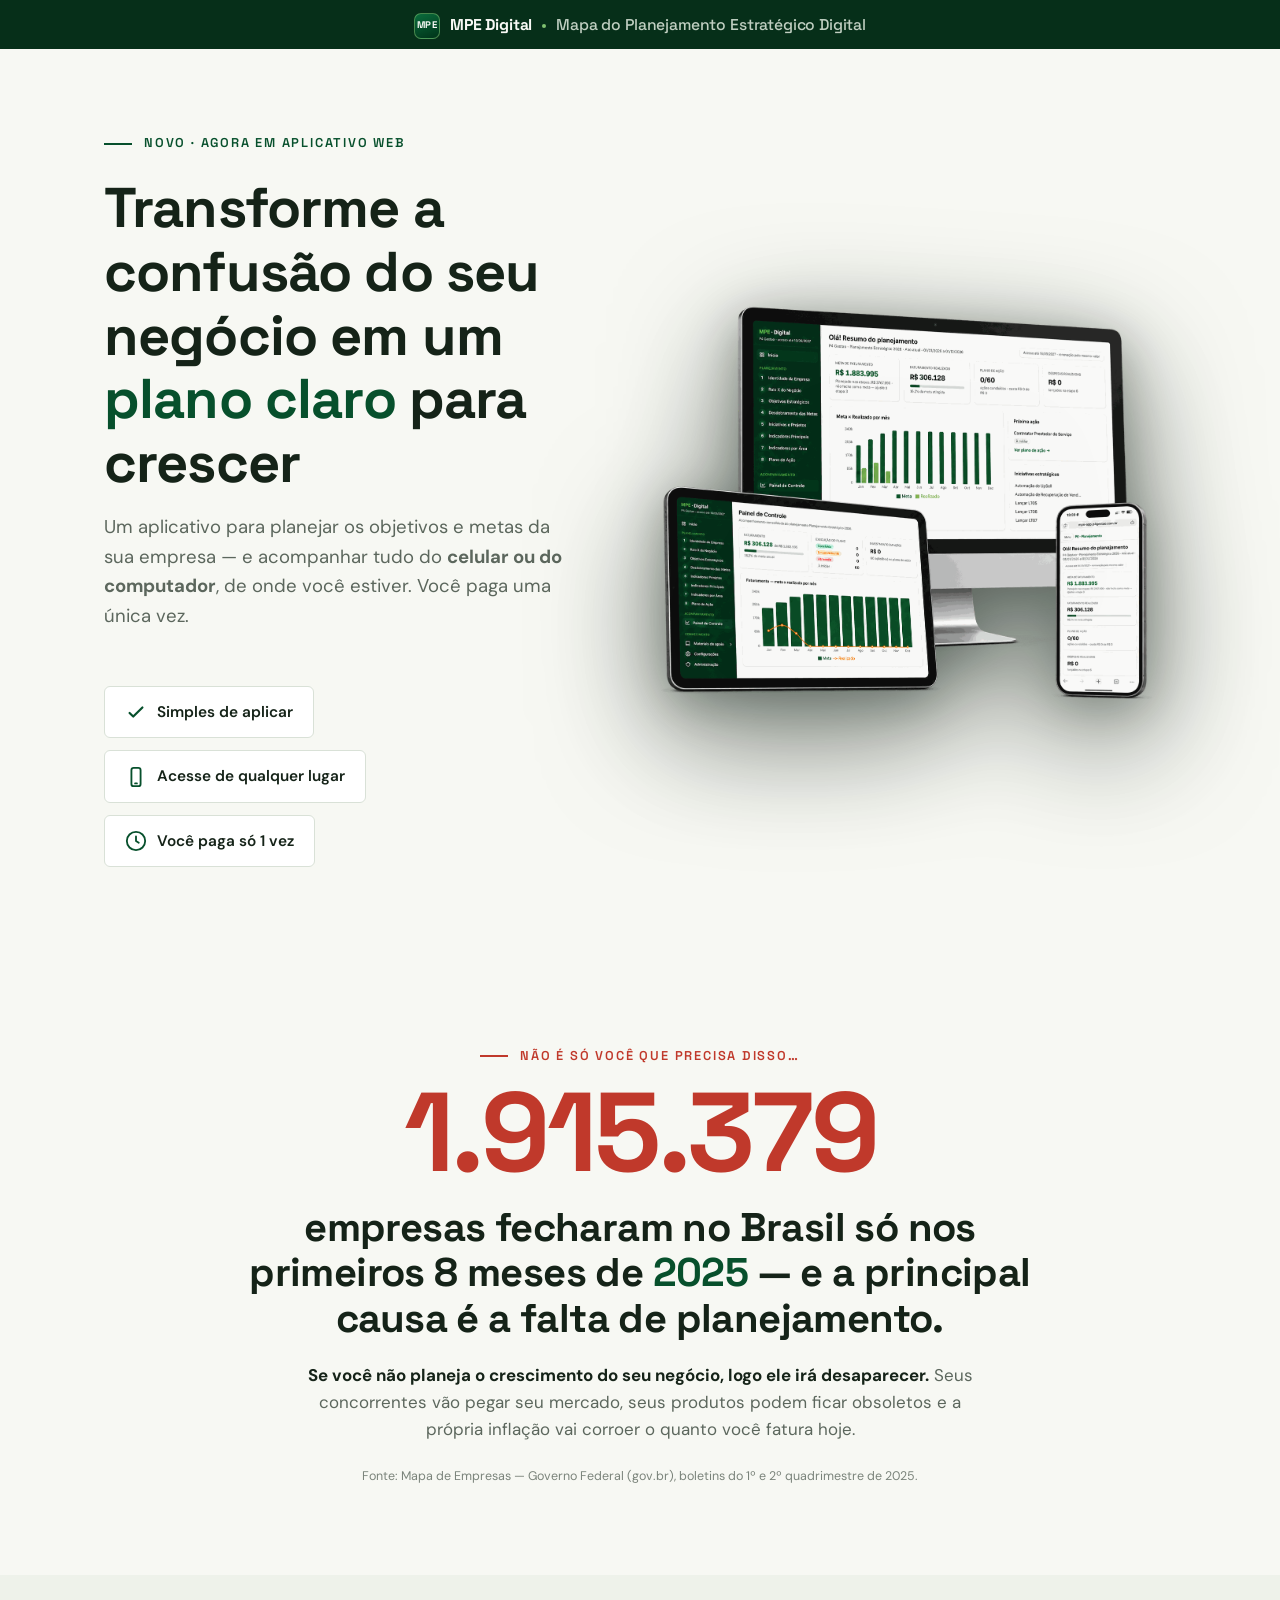
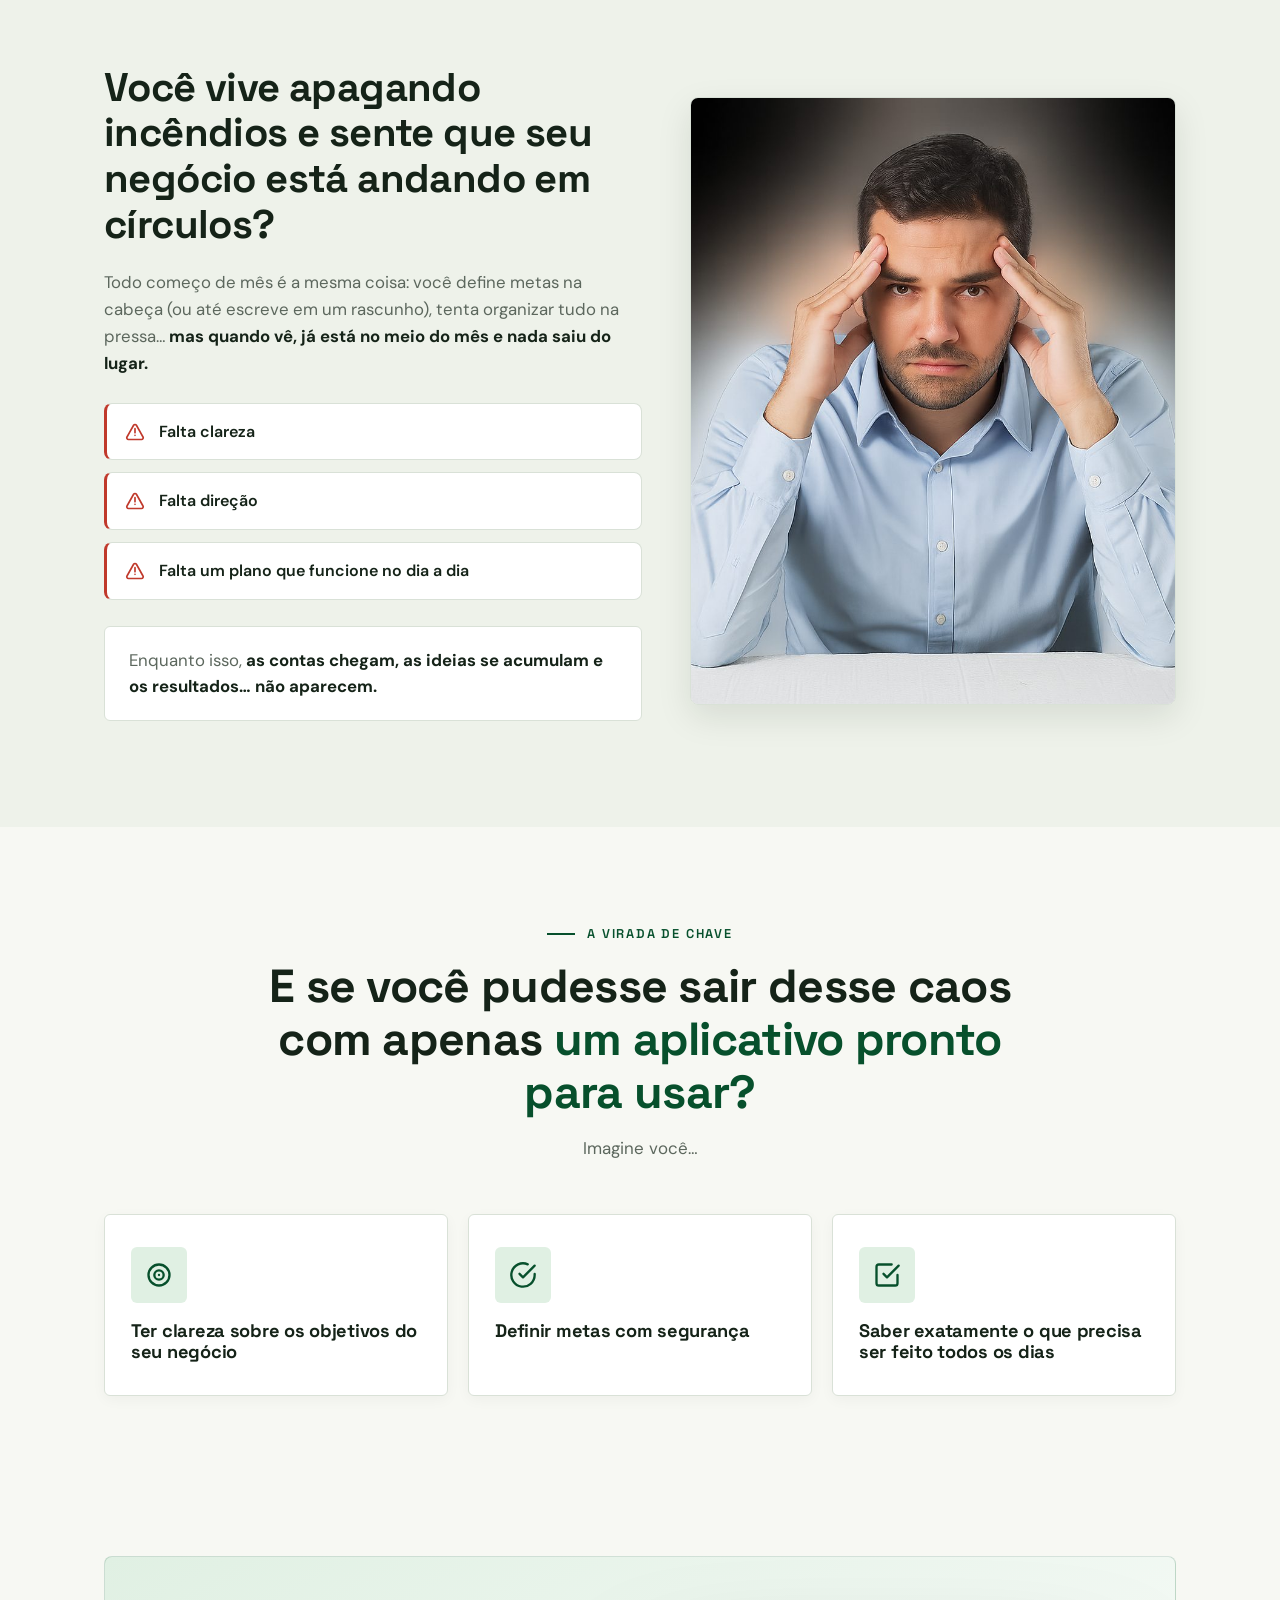
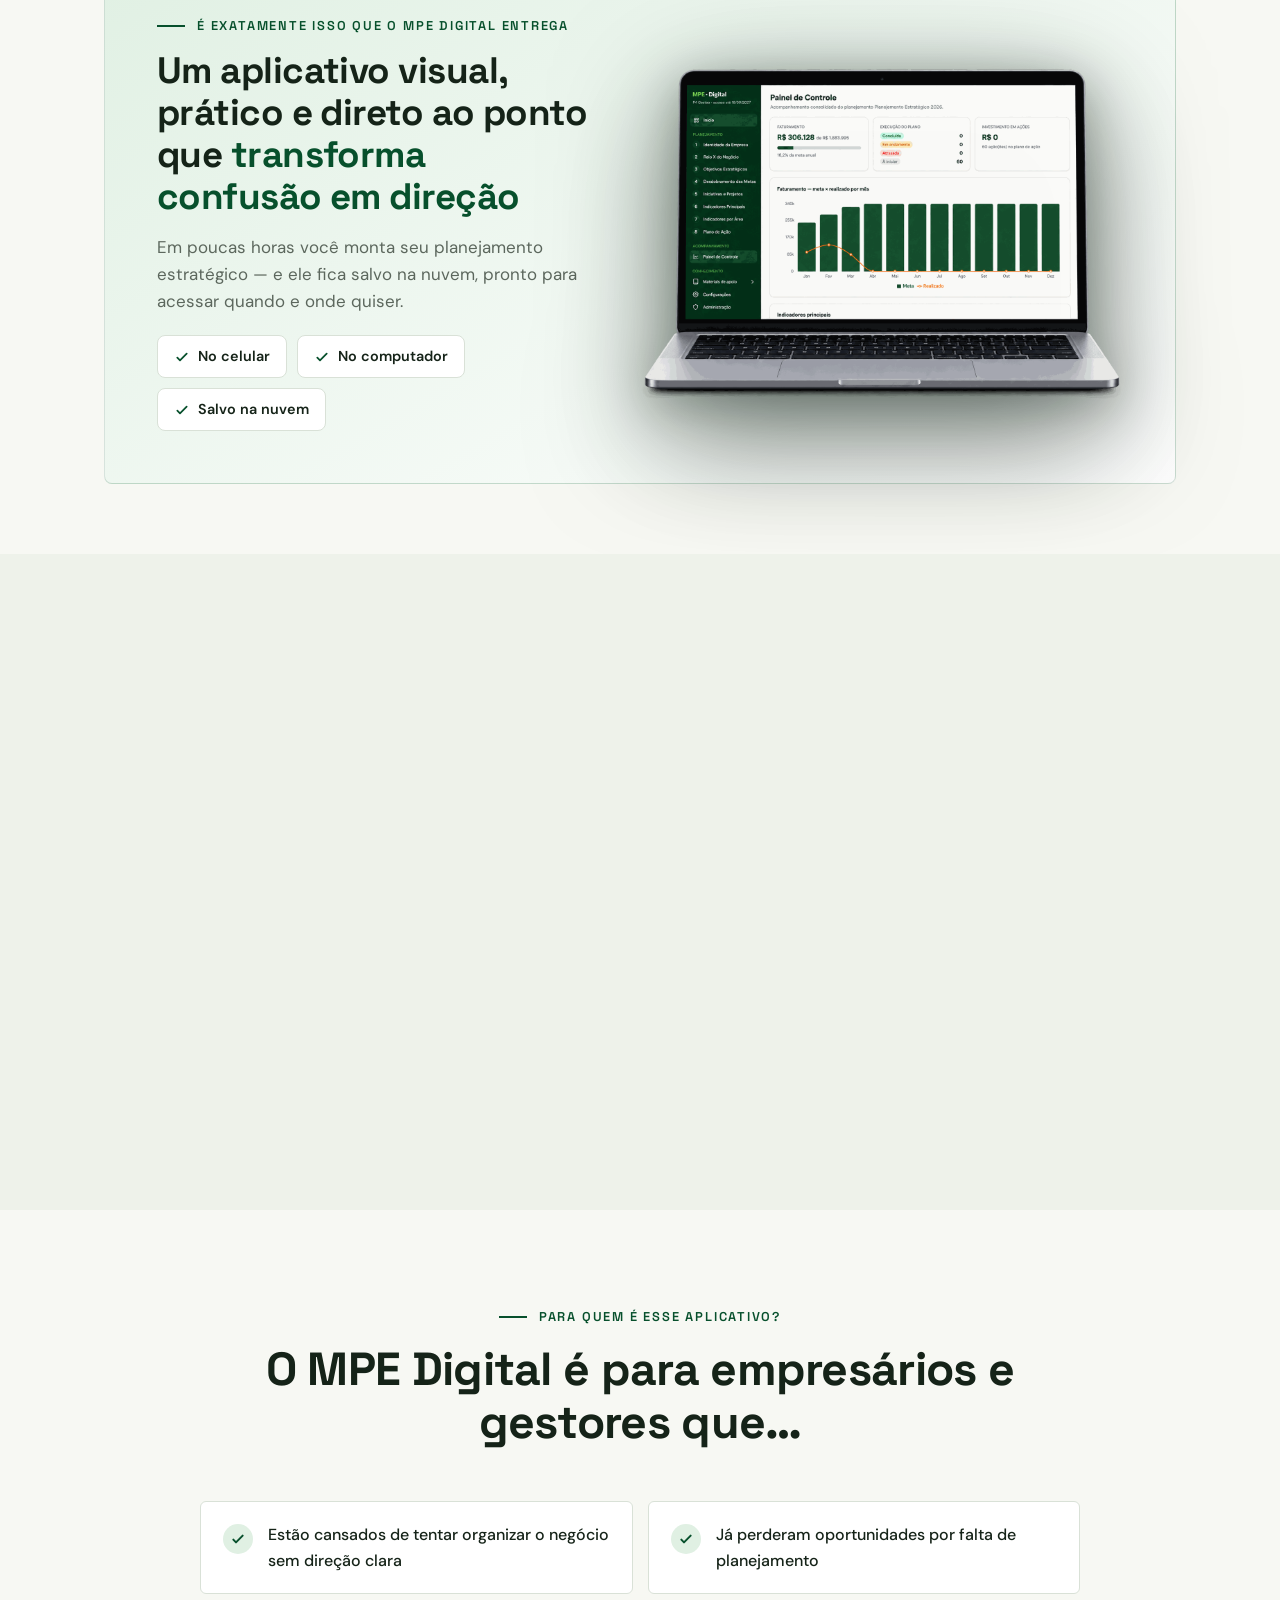
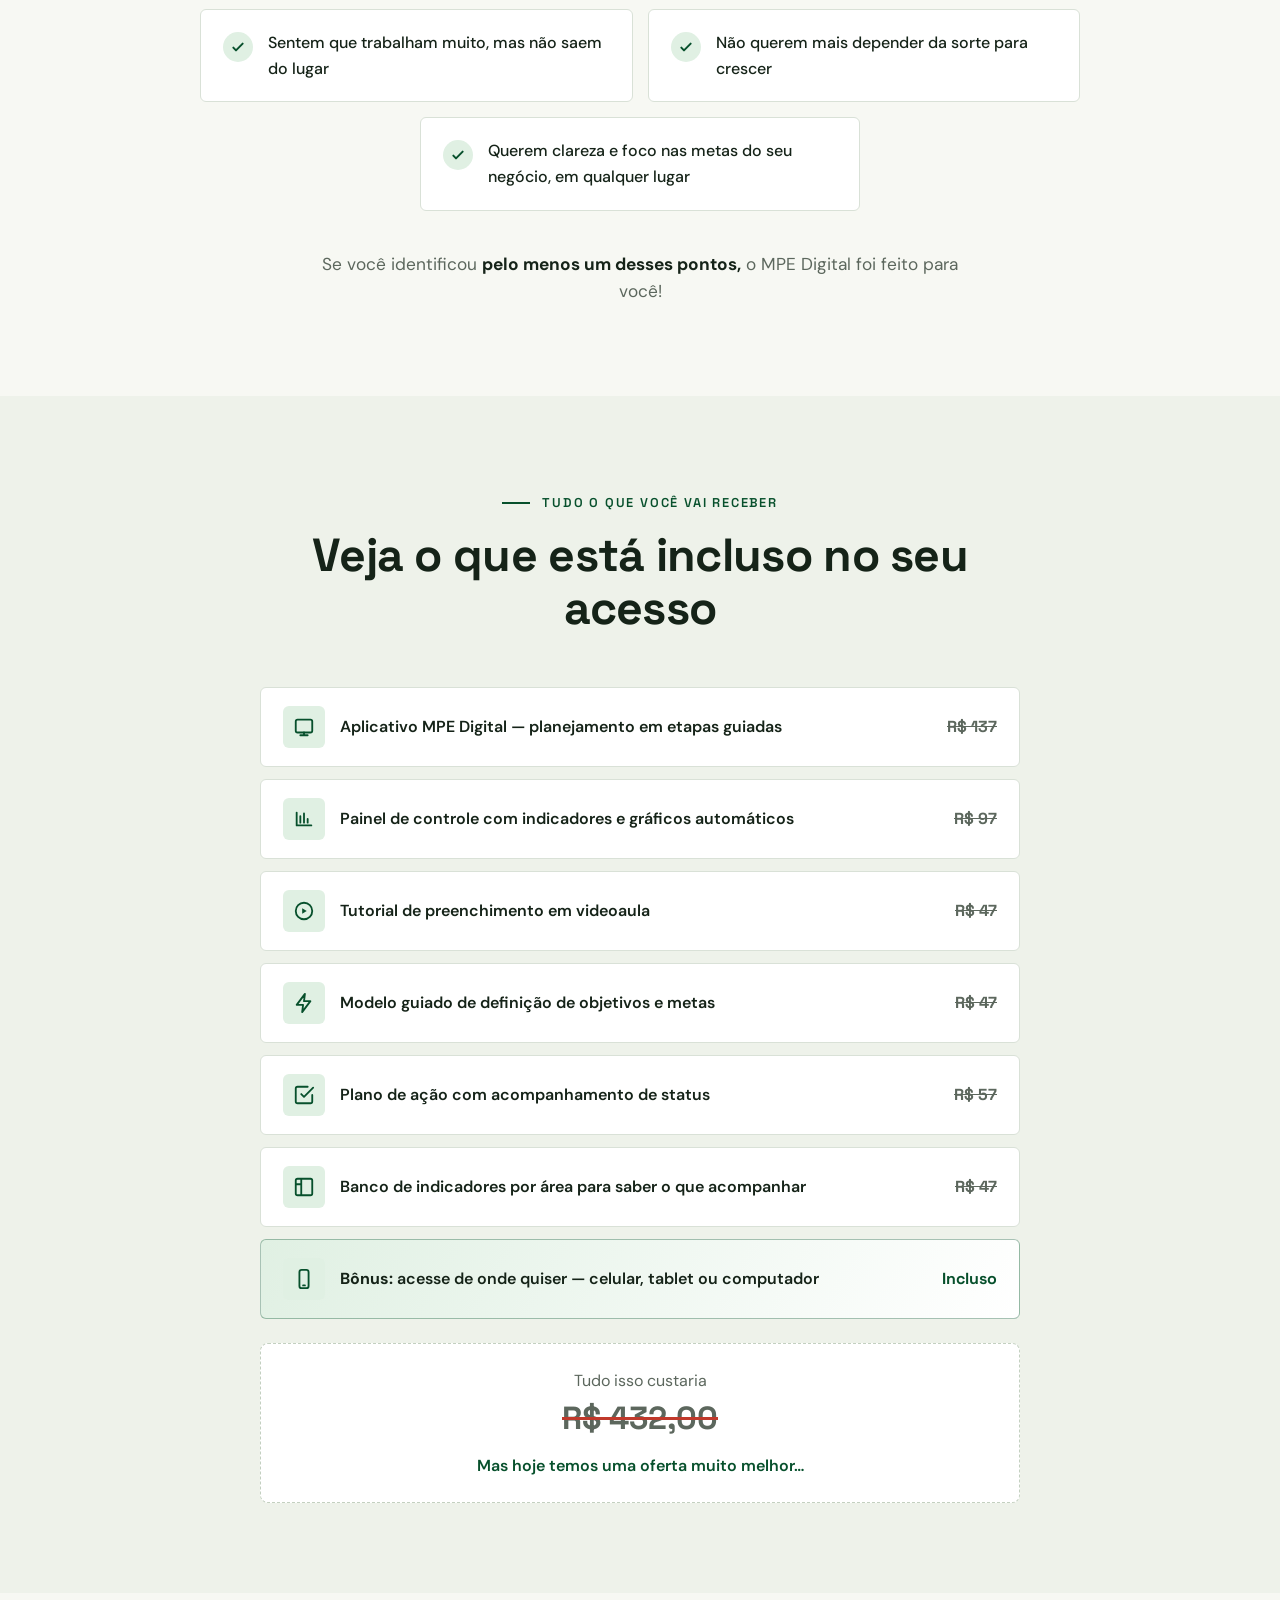
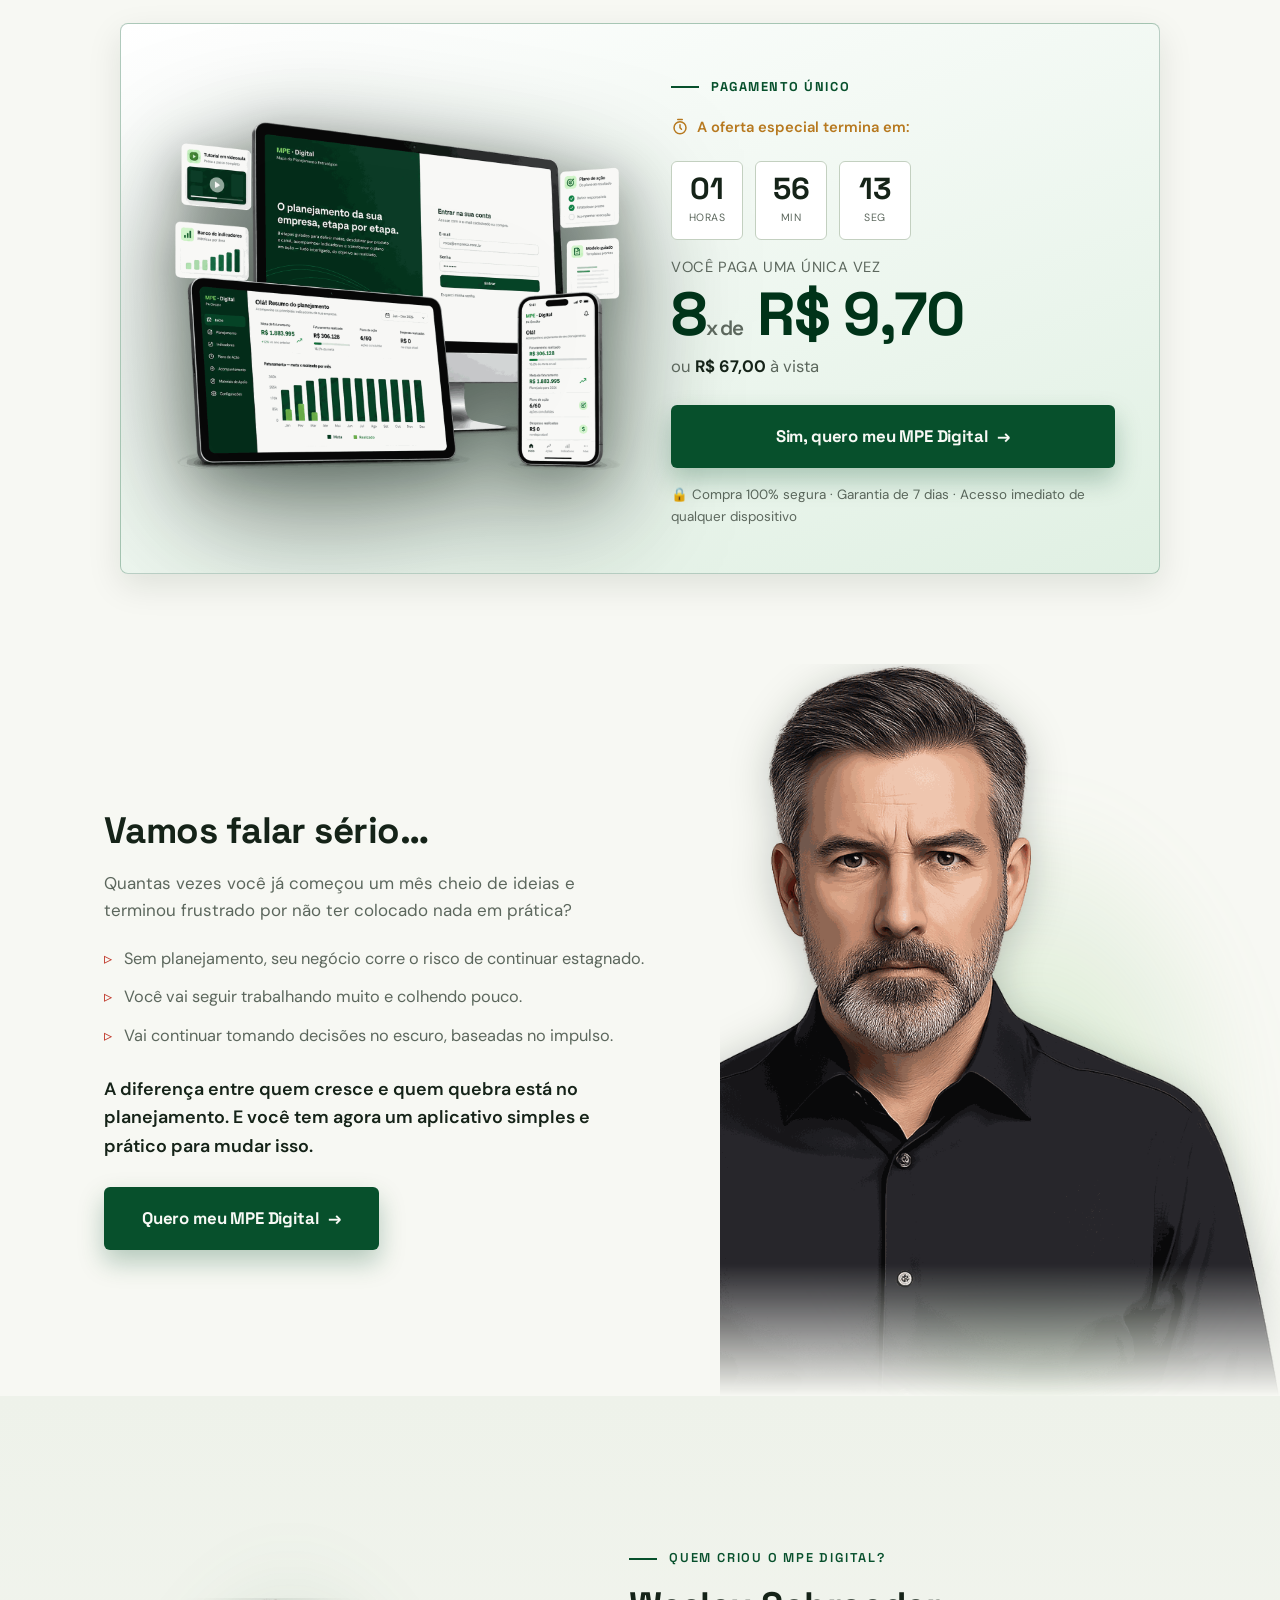
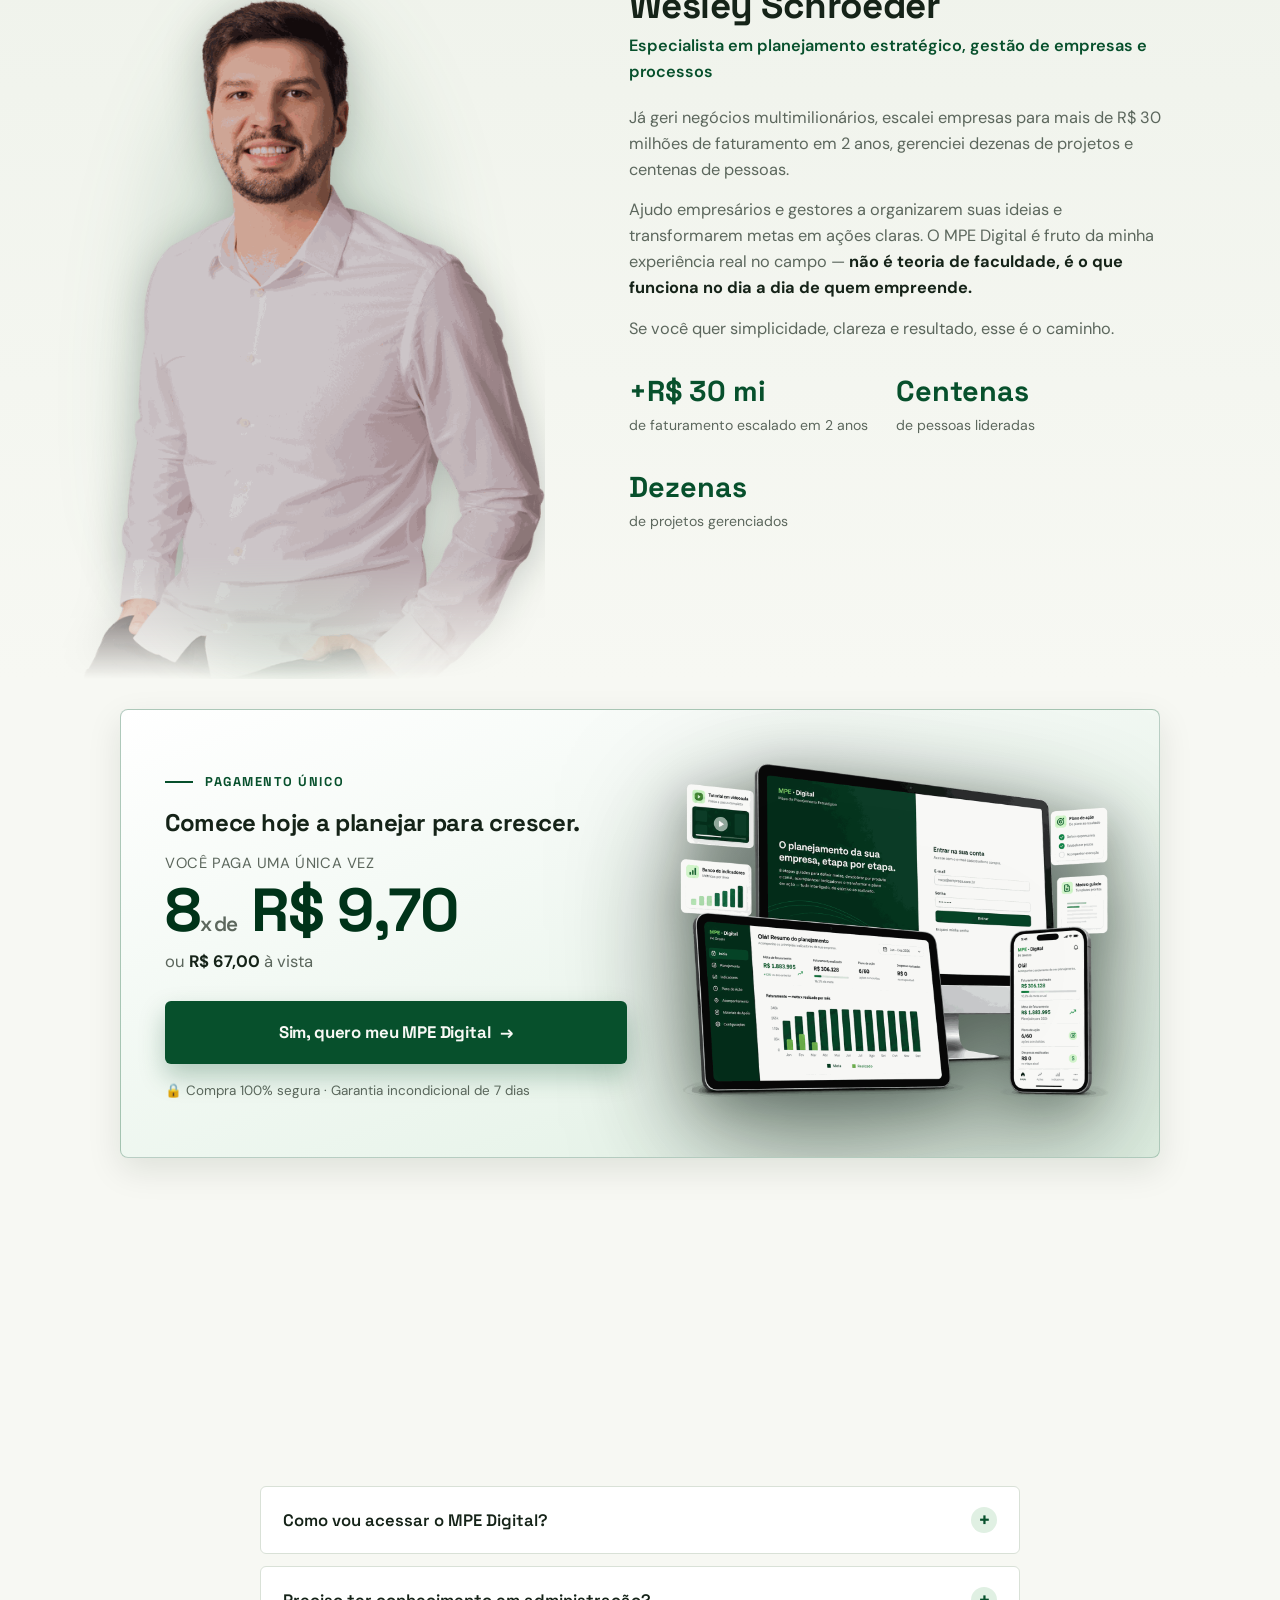
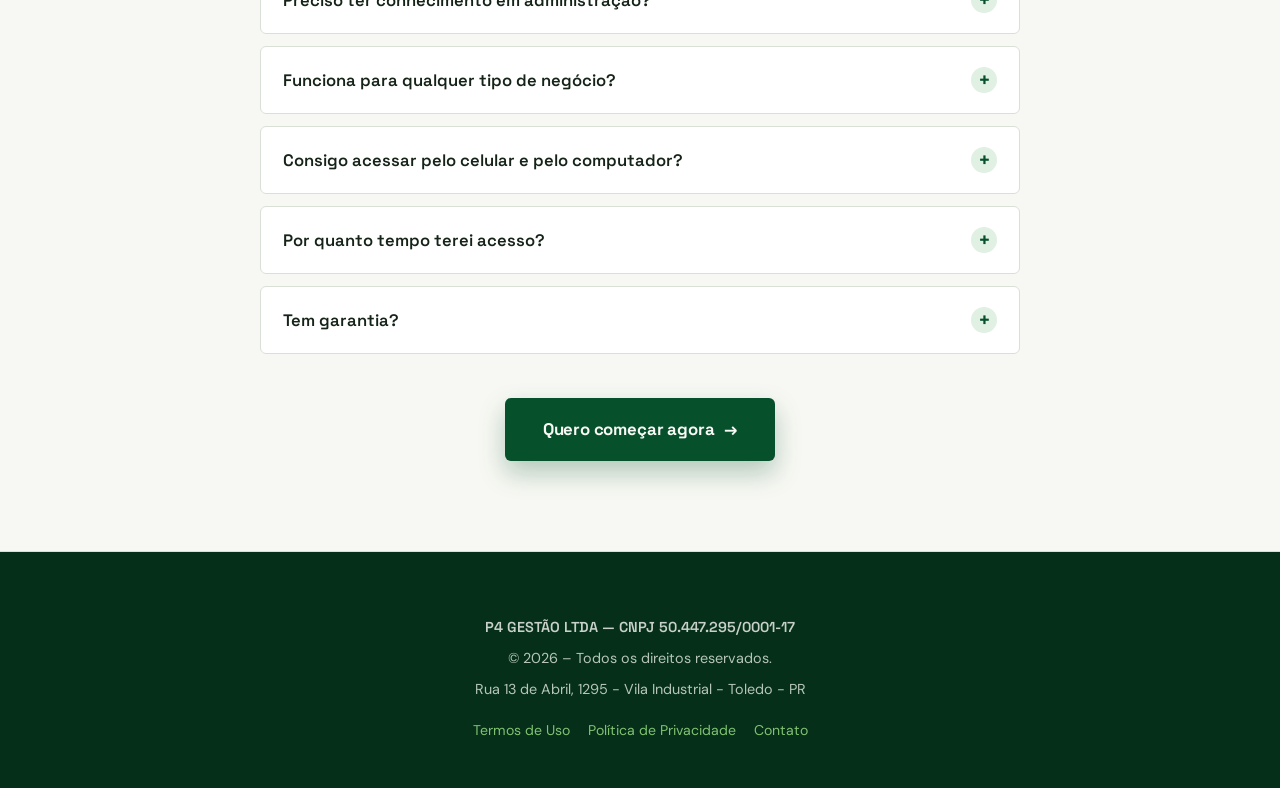
==== commit bd0fedca: "Add files via upload" ====
--- a/index.html
+++ b/index.html
@@ -360,14 +360,6 @@
 .about .person img{position:absolute;bottom:0;left:0;width:100%;height:auto;max-width:none}
 .about .person-glow{left:2%;right:auto;width:94%;height:90%;background:radial-gradient(ellipse 60% 82% at 50% 66%,rgba(51,114,76,.36),rgba(51,114,76,0) 70%)}
 
-/* ===== STICKY MOBILE CTA ===== */
-.mobile-cta{display:none}
-@media(max-width:720px){
-  .mobile-cta{display:flex;align-items:center;justify-content:center;gap:9px;position:fixed;left:12px;right:12px;bottom:12px;bottom:calc(12px + env(safe-area-inset-bottom));z-index:60;background:var(--green);color:var(--cream);font-family:'Space Grotesk',sans-serif;font-weight:700;font-size:1.02rem;padding:16px 18px;border-radius:12px;text-decoration:none;box-shadow:0 10px 30px rgba(7,80,44,.45);transition:transform .35s cubic-bezier(.2,.8,.2,1),opacity .35s}
-  .mobile-cta .p{opacity:.85;font-weight:600;font-size:.92rem}
-  .mobile-cta.hide{transform:translateY(160%);opacity:0;pointer-events:none}
-}
-
 /* ===== responsive ===== */
 @media(max-width:900px){
   .hero{padding:56px 0 90px}
@@ -376,7 +368,7 @@
   .serious .person,.about .person{position:static;width:64%;max-width:280px;margin:0 auto 4px}
   .serious .person,.about .person{top:auto;bottom:auto;right:auto;left:auto;overflow:visible}
   .serious .person img,.about .person img{position:static;height:auto;width:100%}
-  .serious.bleed .bleed-grid,.about.bleed .bleed-grid{min-height:0;padding:48px 0}
+  .serious.bleed .bleed-grid,.about.bleed .bleed-grid{grid-template-columns:1fr;min-height:0;padding:48px 0}
   .about.bleed{background:var(--bg-2)}
   .bleed-text{text-align:center}
   .bleed-text .warns,.bleed-text .metrics{text-align:left}
@@ -396,6 +388,8 @@
 }
 @media(max-width:560px){
   .wrap{padding:0 18px}
+  .brandmark{font-size:.9rem;white-space:nowrap}
+  .brandmark .dot,.brandmark .reg{display:none}
   .btn{font-size:1rem;padding:16px 22px}
   .serious-card .btn,.faq-cta .btn{width:100%}
   .hero{padding:48px 0 86px}
@@ -427,7 +421,7 @@
       <div class="hero-text">
         <span class="tag reveal">Novo · agora em aplicativo web</span>
         <h1 class="reveal d1">Transforme a confusão do seu negócio em um <span class="green">plano claro</span> para crescer</h1>
-        <p class="sub reveal d2">Um aplicativo web para planejar os objetivos e metas da sua empresa — e acompanhar tudo do <strong>celular ou do computador</strong>, de onde você estiver. Você paga uma única vez.</p>
+        <p class="sub reveal d2">Um aplicativo para planejar os objetivos e metas da sua empresa — e acompanhar tudo do <strong>celular ou do computador</strong>, de onde você estiver. Você paga uma única vez.</p>
       </div>
       <div class="hero-visual reveal d4">
         <picture>
@@ -745,8 +739,6 @@
   </div>
 </footer>
 
-<a href="https://payfast.greenn.com.br/gn59mc8/offer/HaTuhL" class="mobile-cta" id="mcta">Quero meu MPE Digital <span class="p">· 8x R$ 9,70</span> →</a>
-
 <script>
 const io=new IntersectionObserver((entries)=>{
   entries.forEach(e=>{if(e.isIntersecting){e.target.classList.add('in');io.unobserve(e.target);}});
@@ -760,14 +752,6 @@
     if(!open){item.classList.add('open');ans.style.maxHeight=ans.scrollHeight+'px';}
   });
 });
-
-// sticky mobile CTA: hide when an offer button or the footer is visible
-(function(){
-  var mcta=document.getElementById('mcta'); if(!mcta) return;
-  var watch=document.querySelectorAll('a.btn, footer'); var vis=new Set();
-  var io2=new IntersectionObserver(function(es){es.forEach(function(e){if(e.isIntersecting)vis.add(e.target);else vis.delete(e.target);});mcta.classList.toggle('hide', vis.size>0);},{threshold:0.2});
-  watch.forEach(function(el){io2.observe(el);});
-})();
 
 function tick(){
   const now=new Date();const end=new Date(now);end.setHours(23,59,59,0);
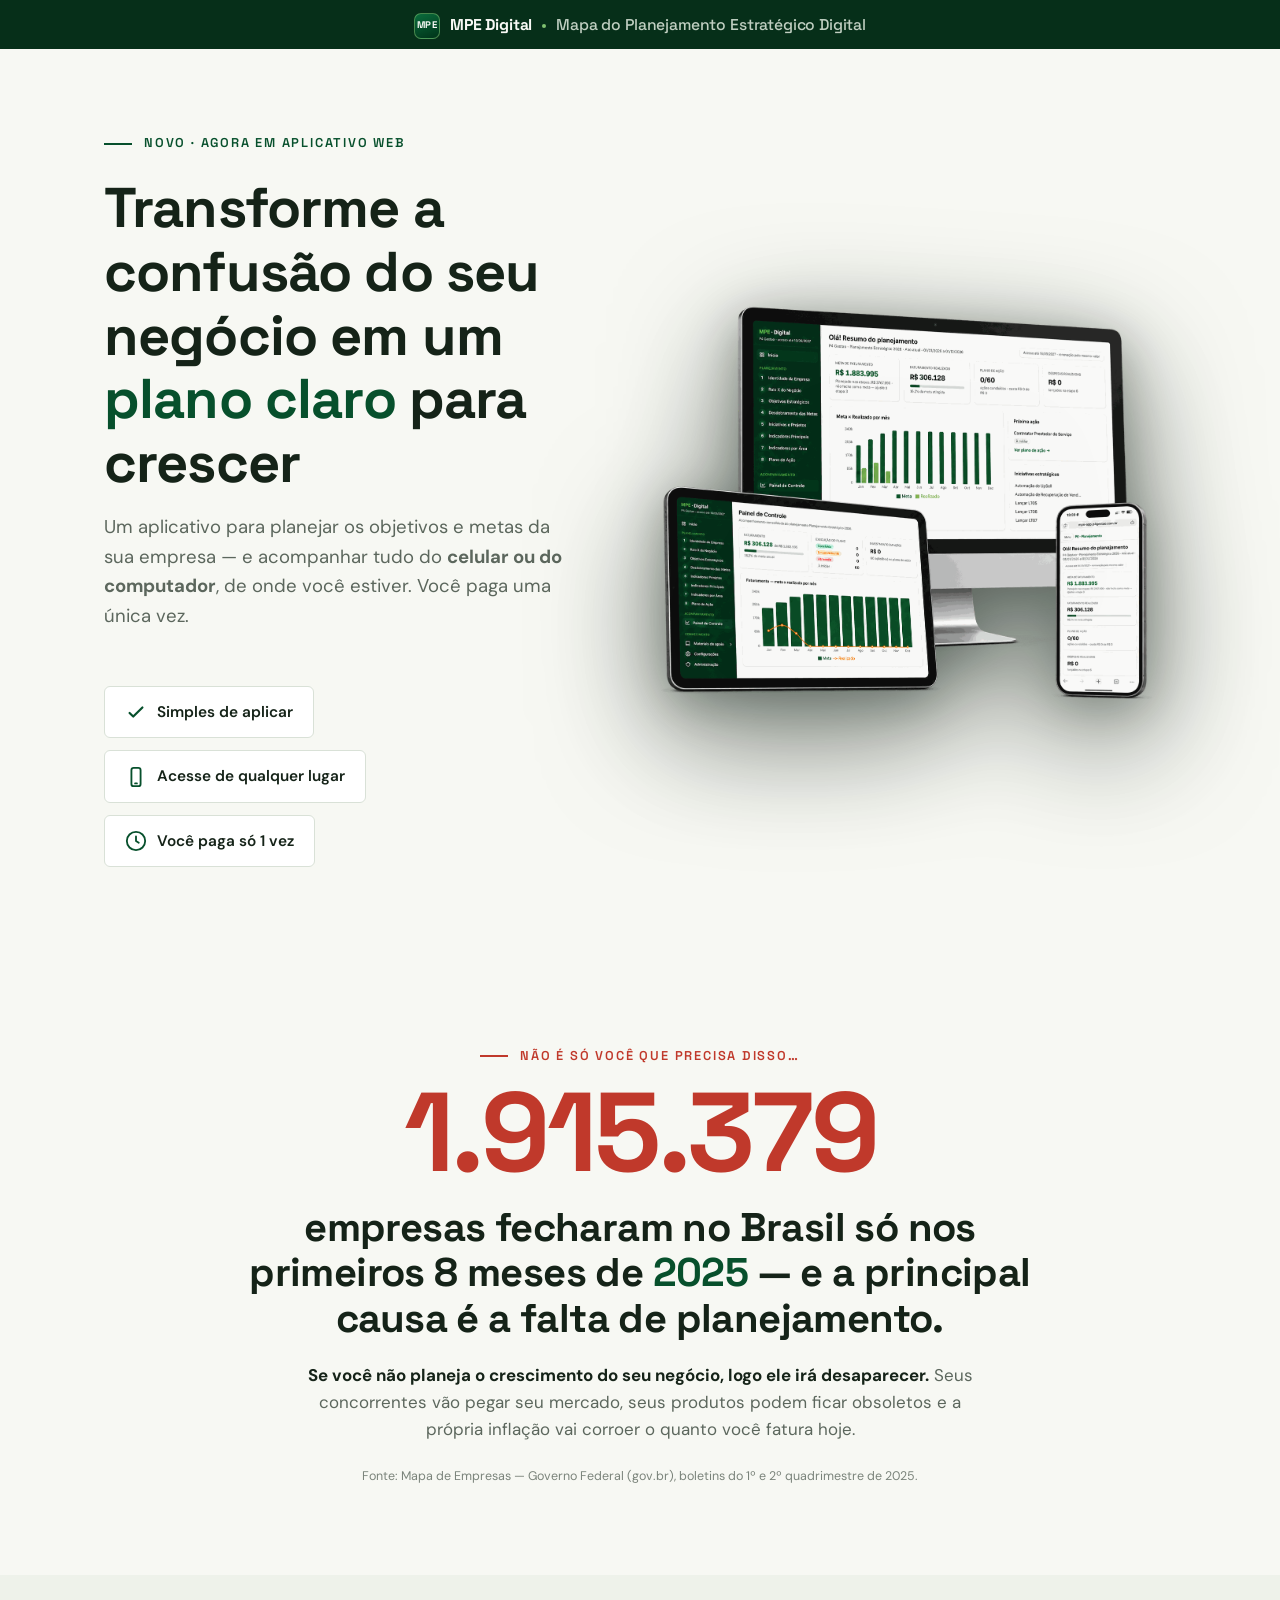
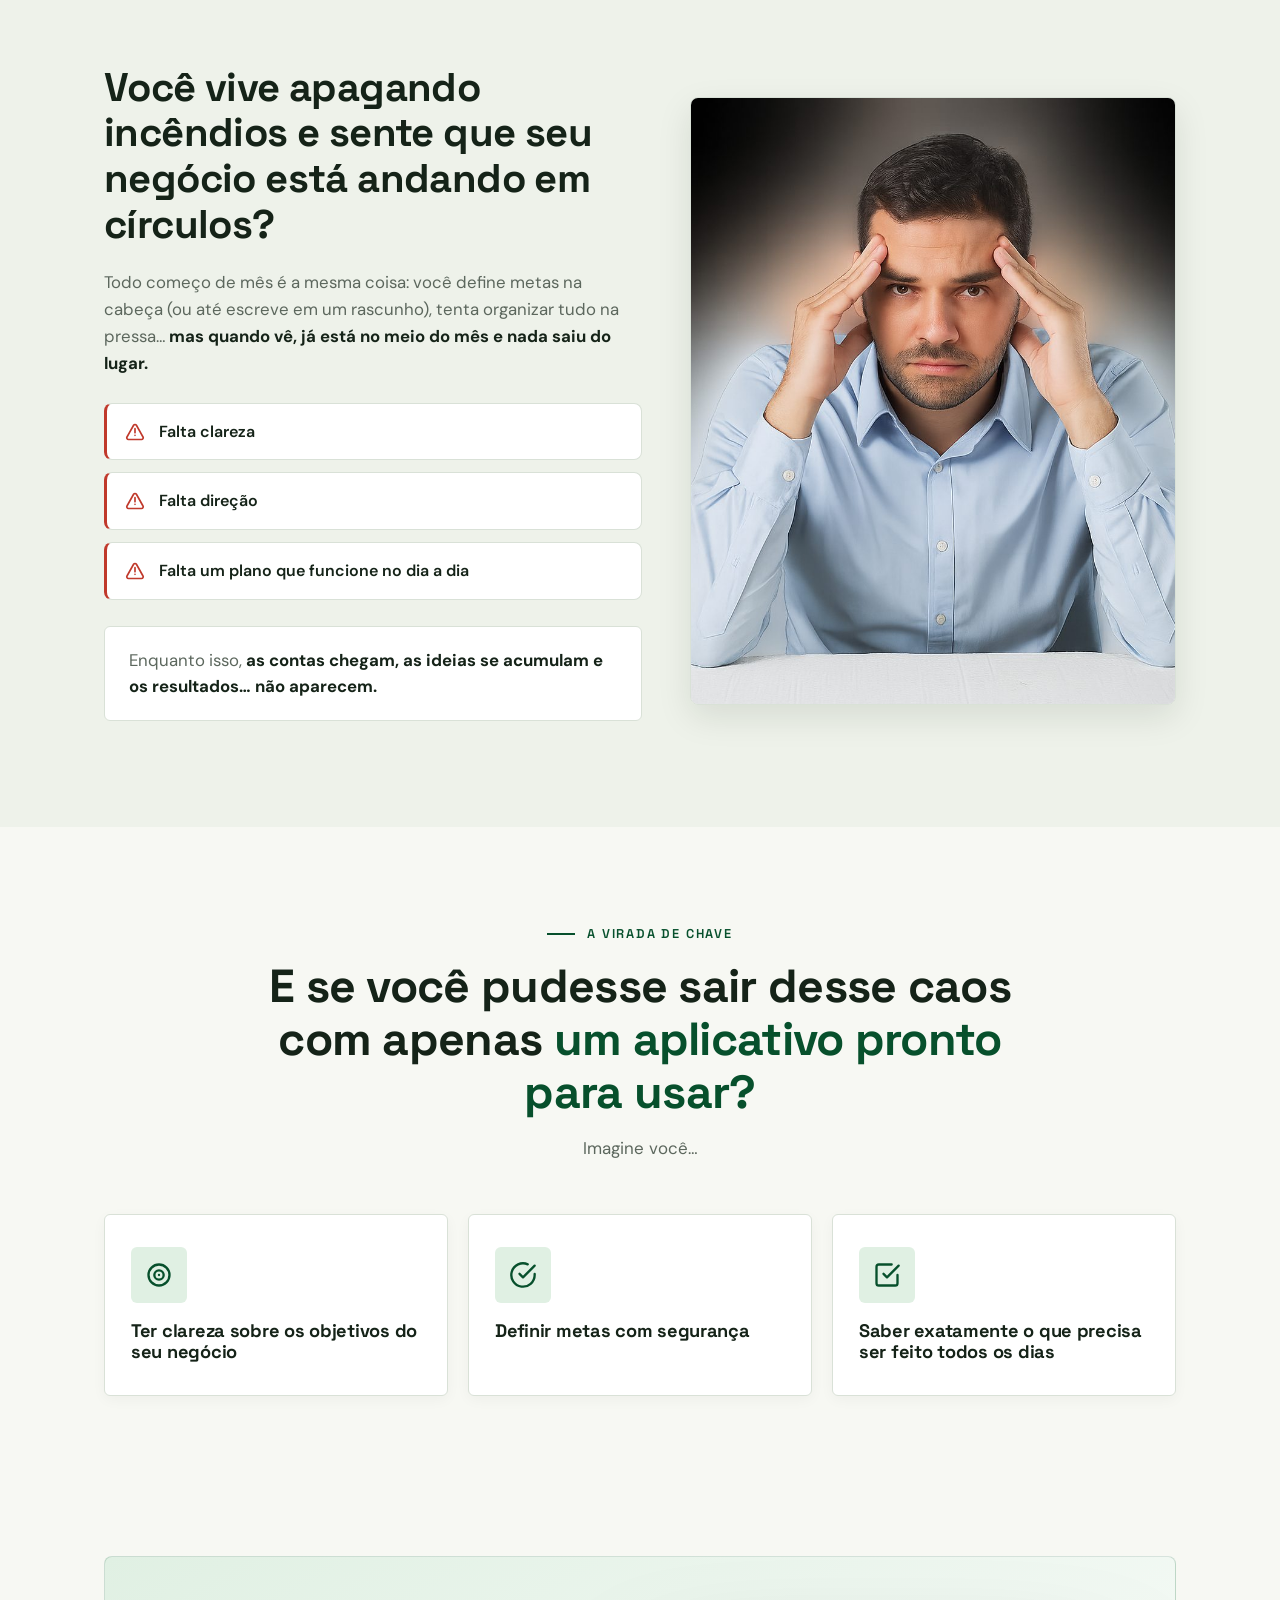
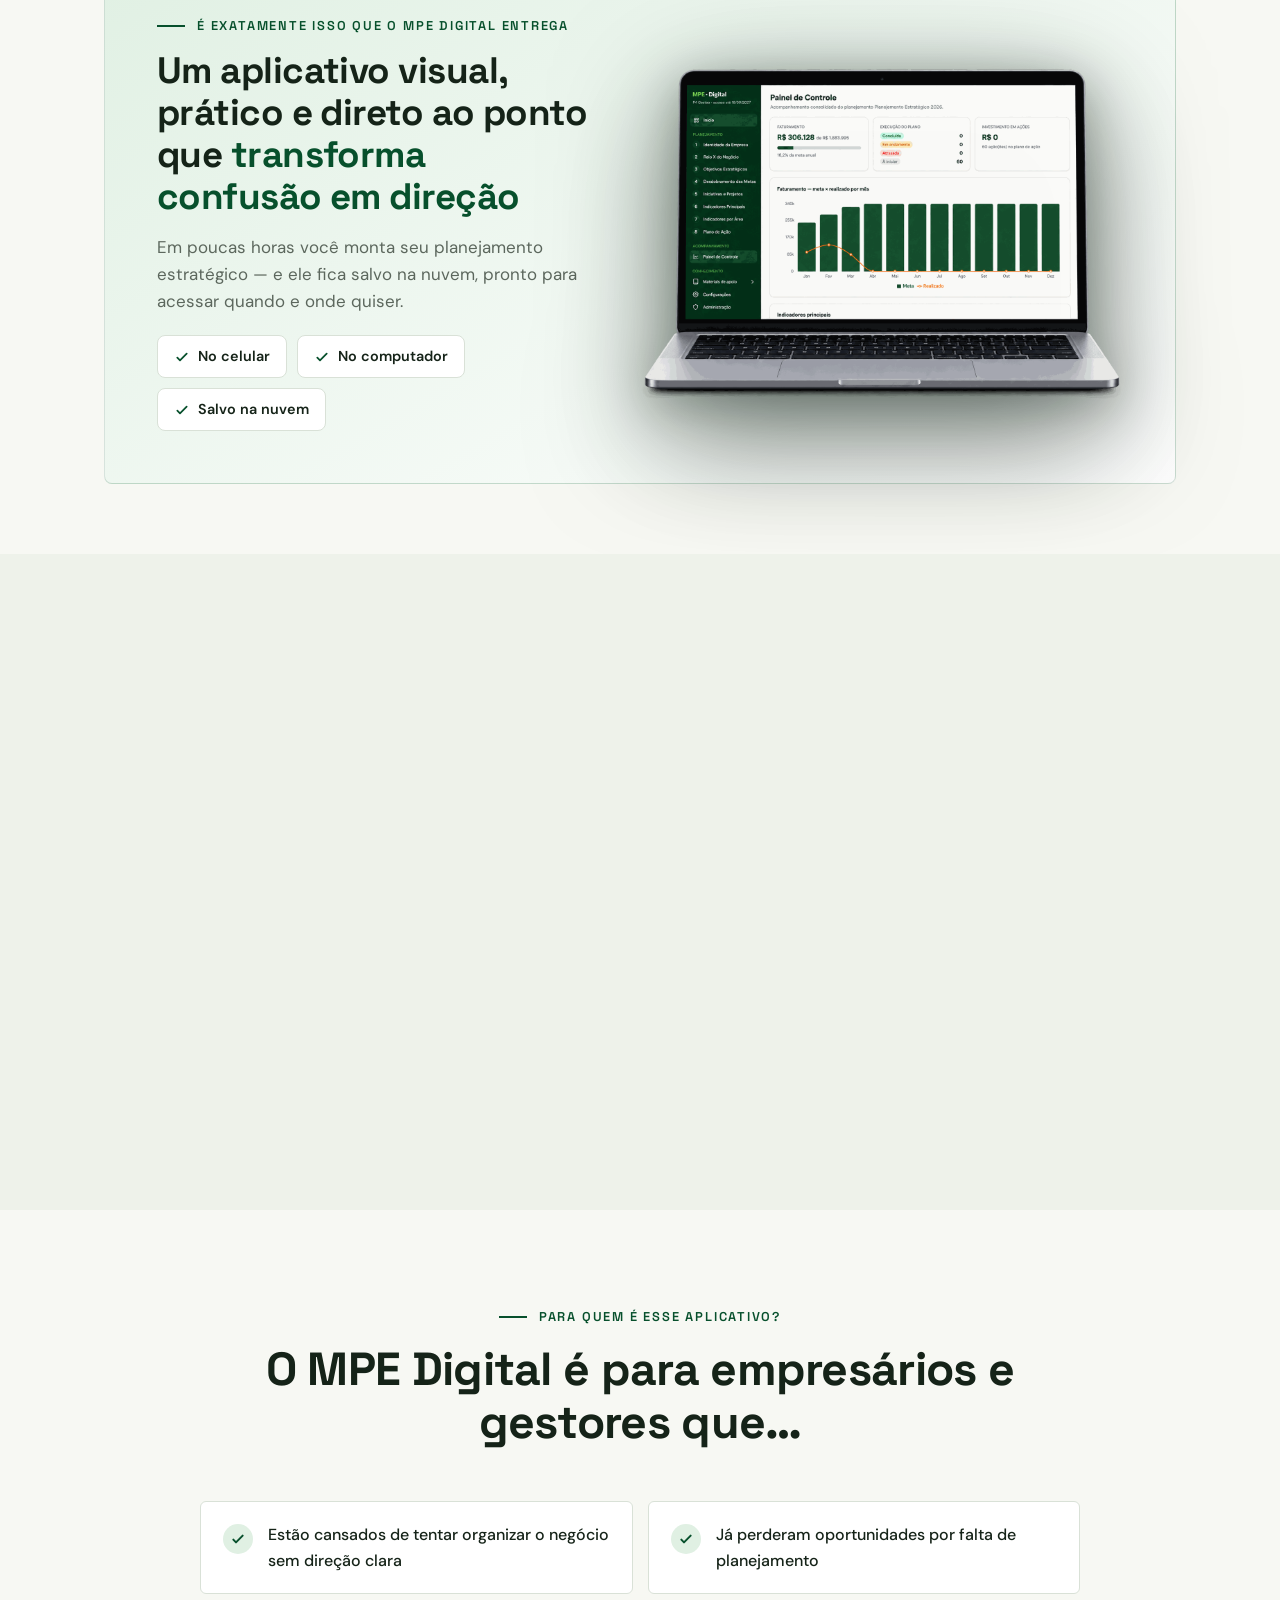
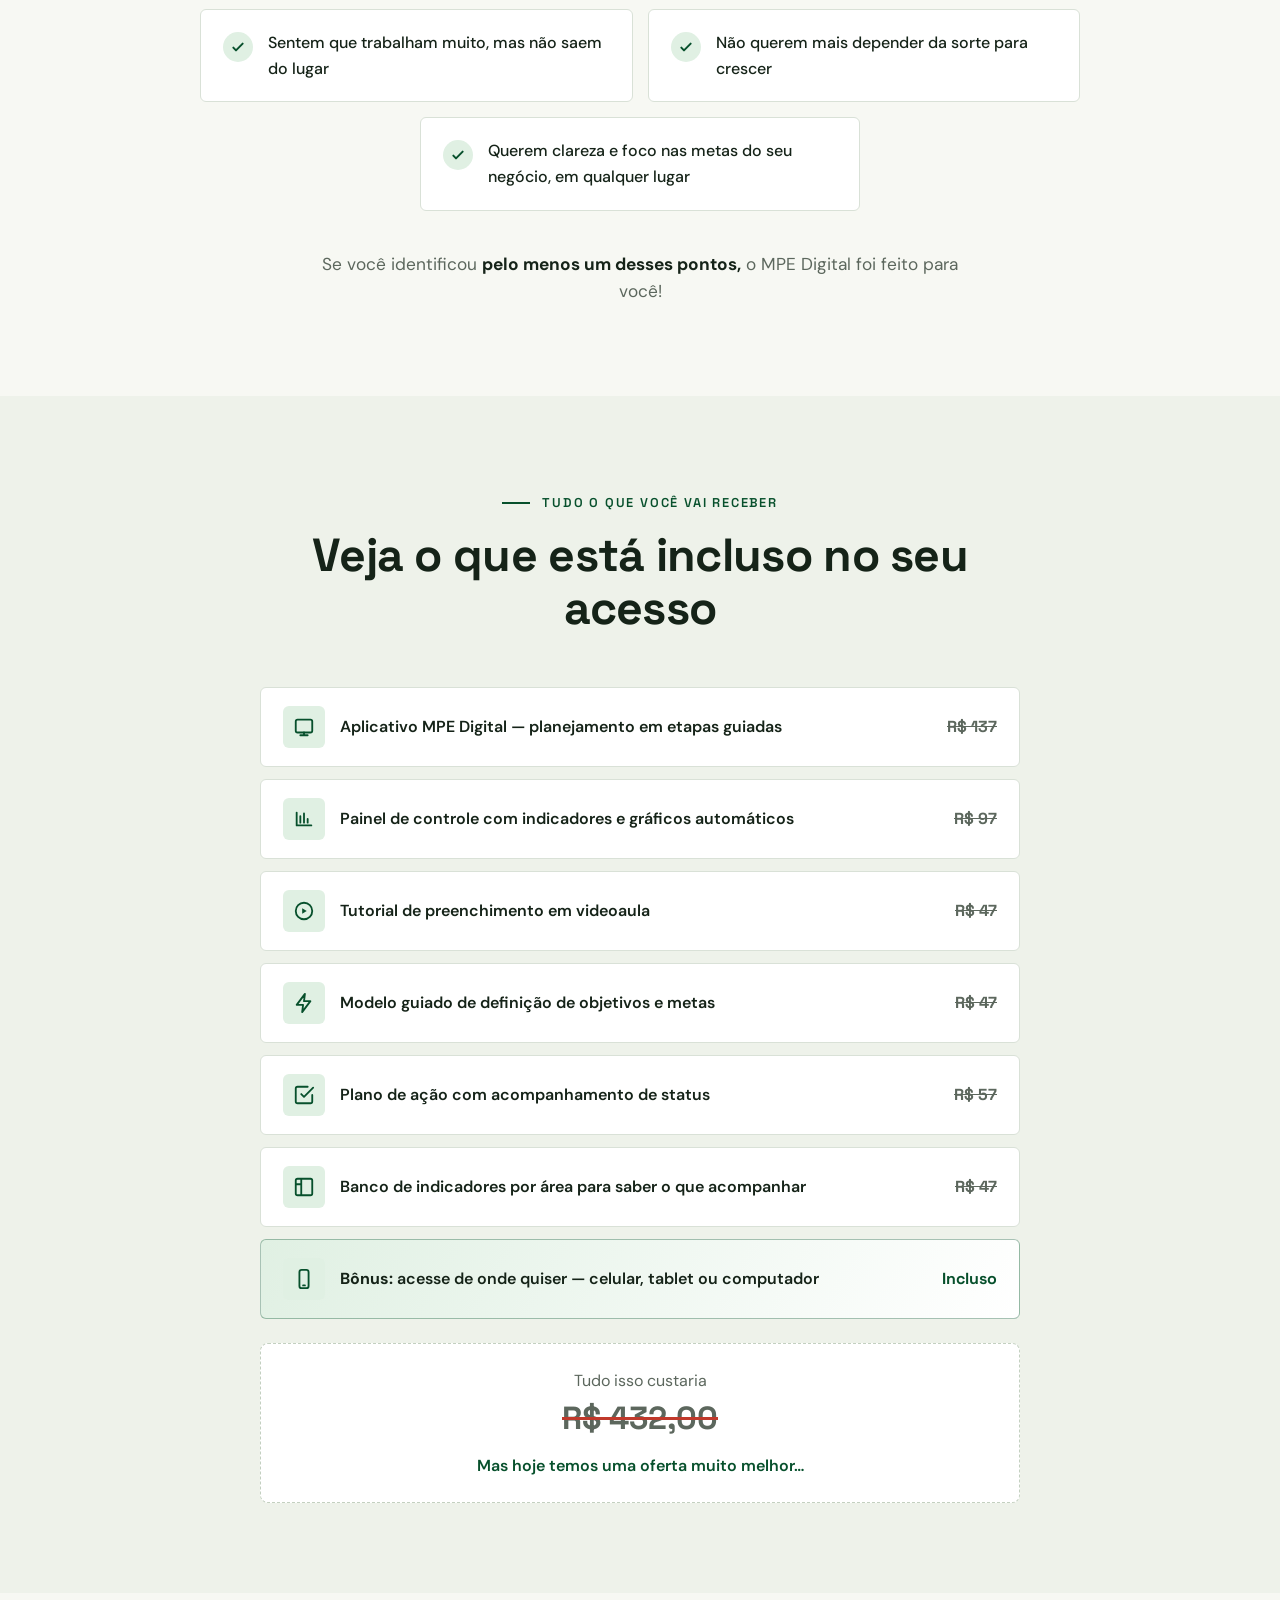
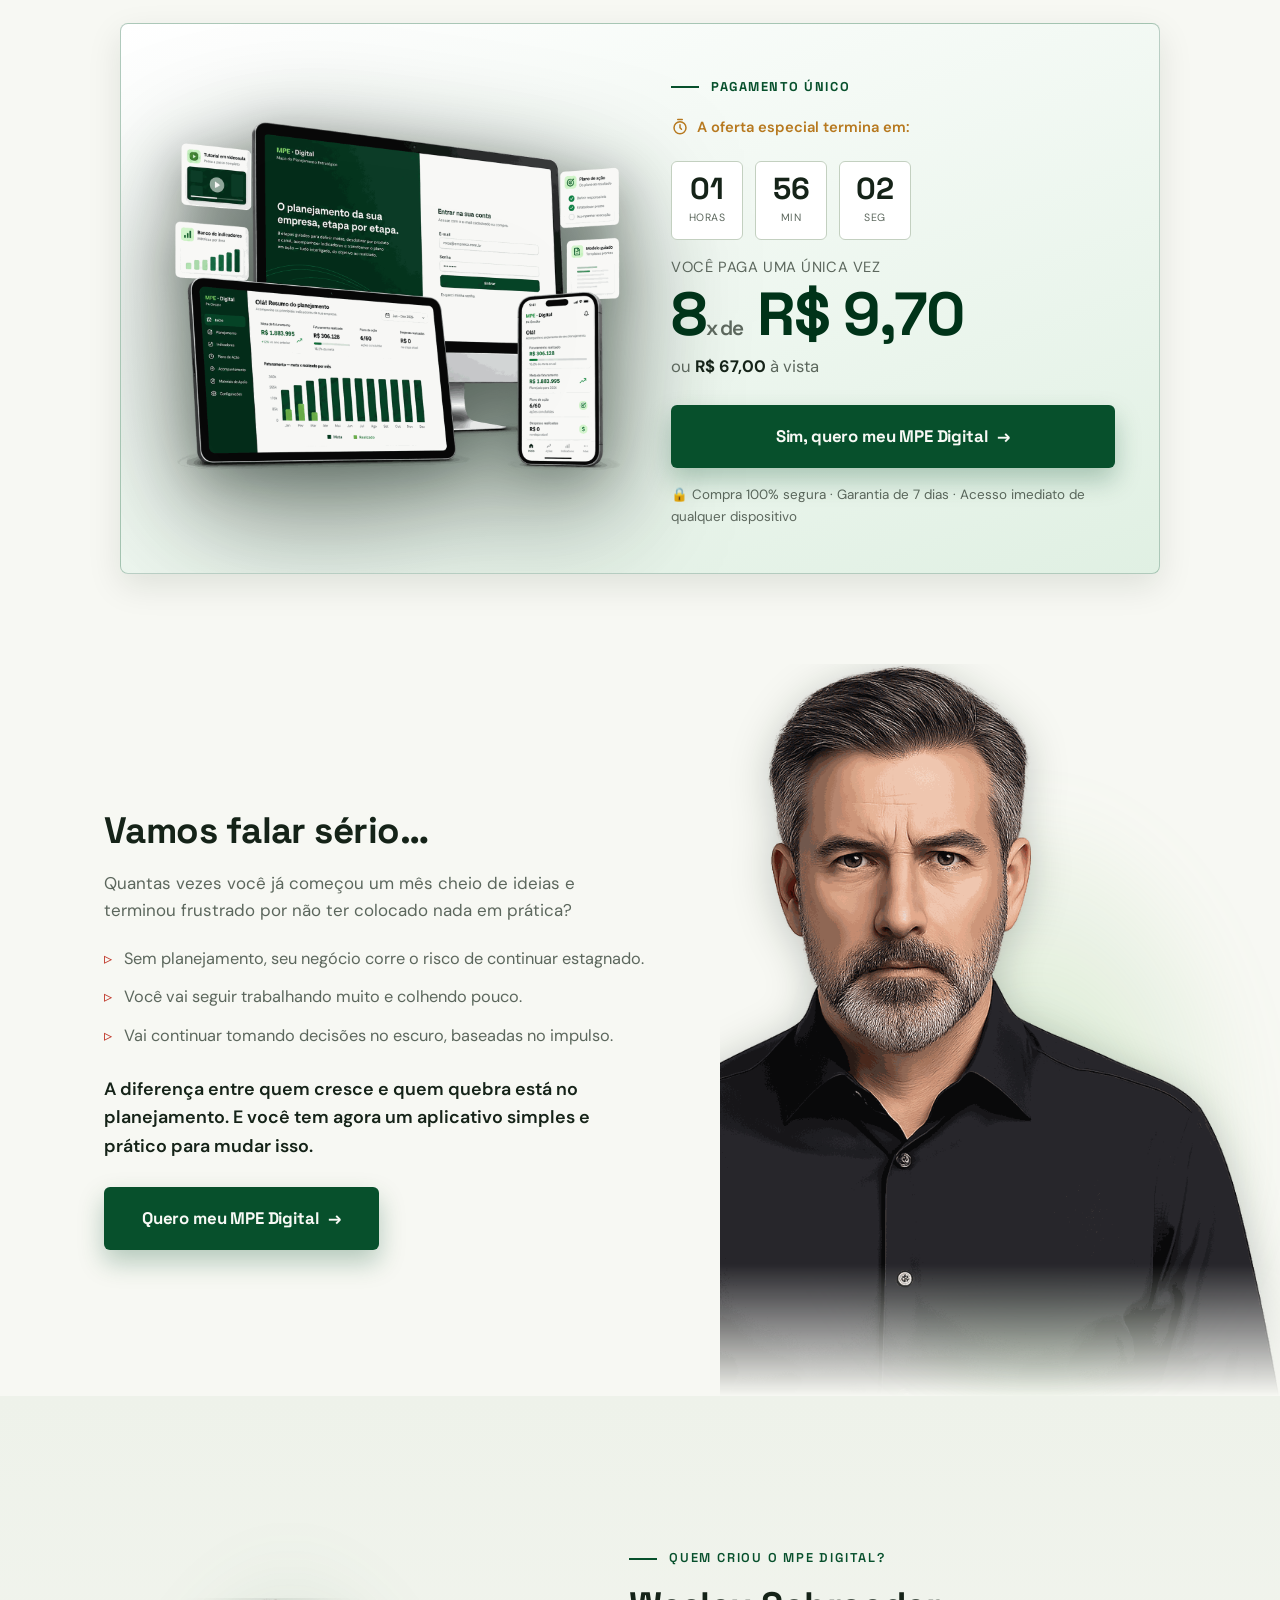
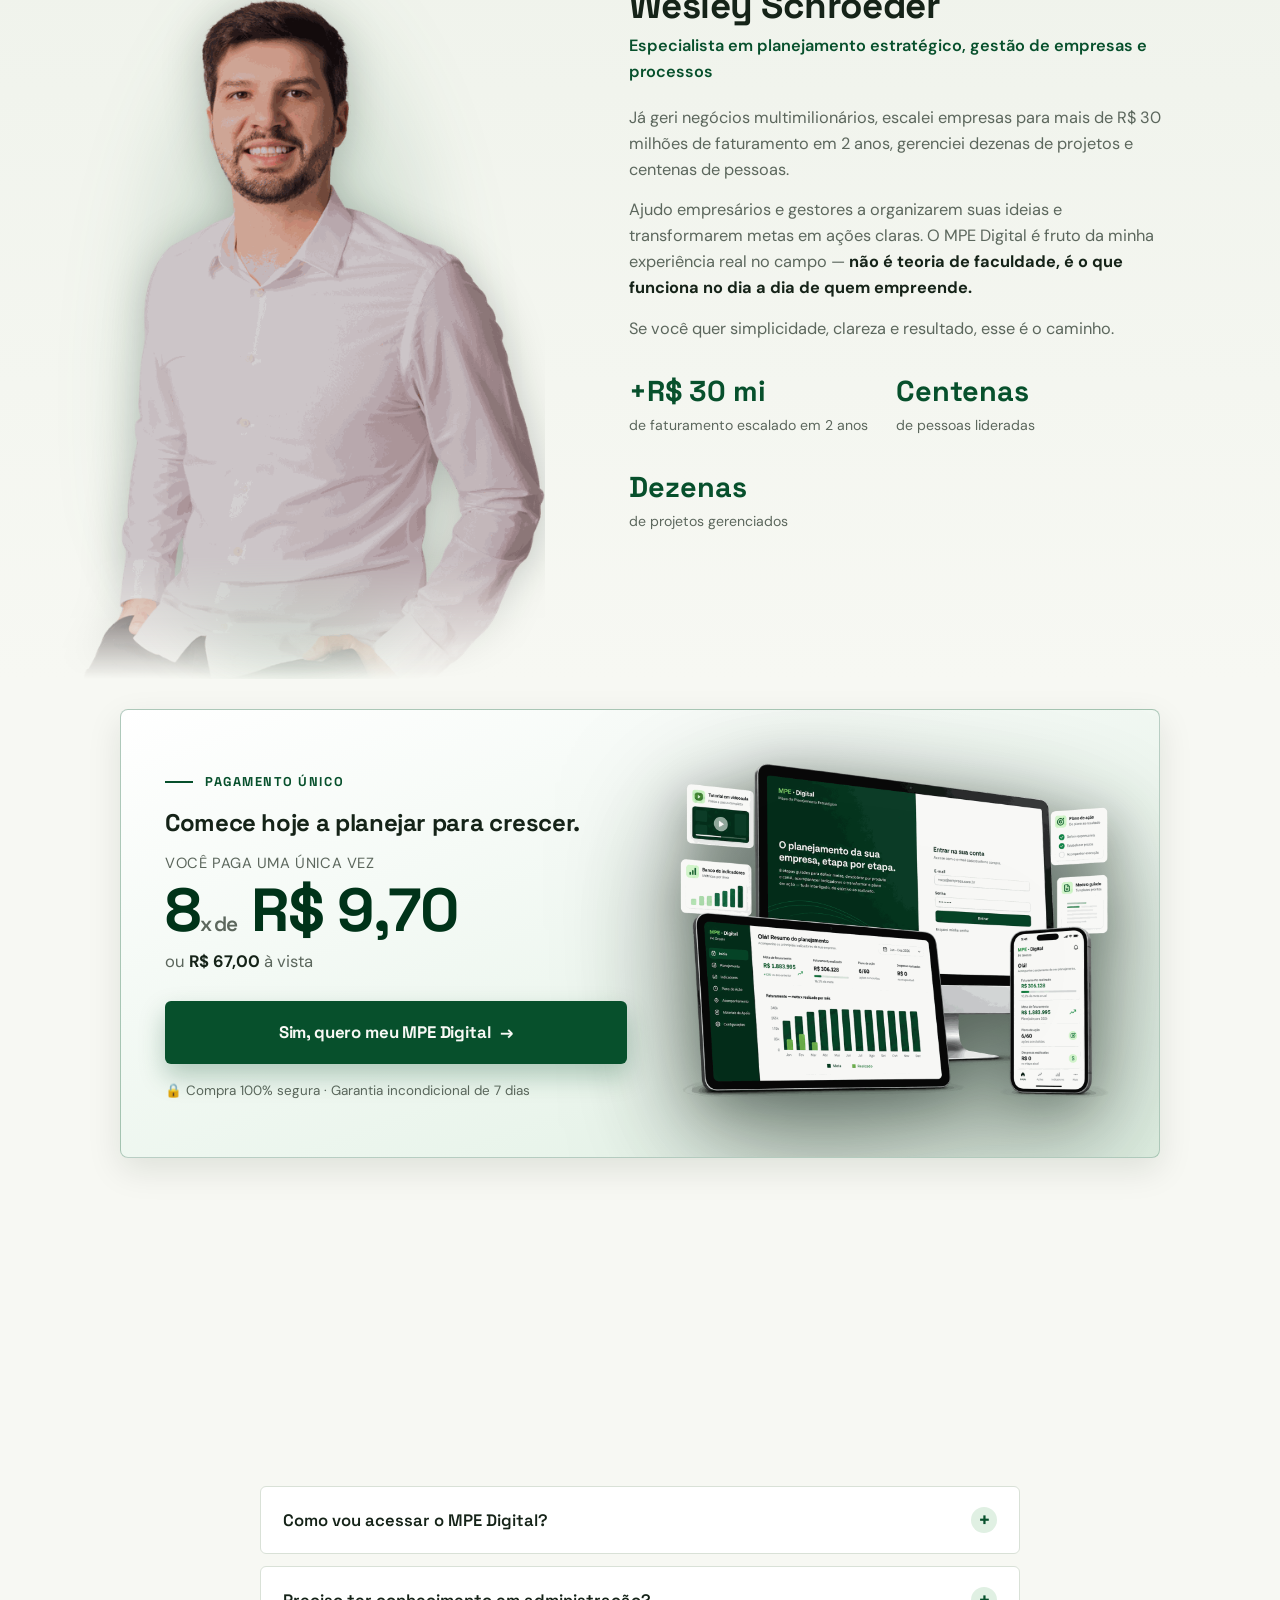
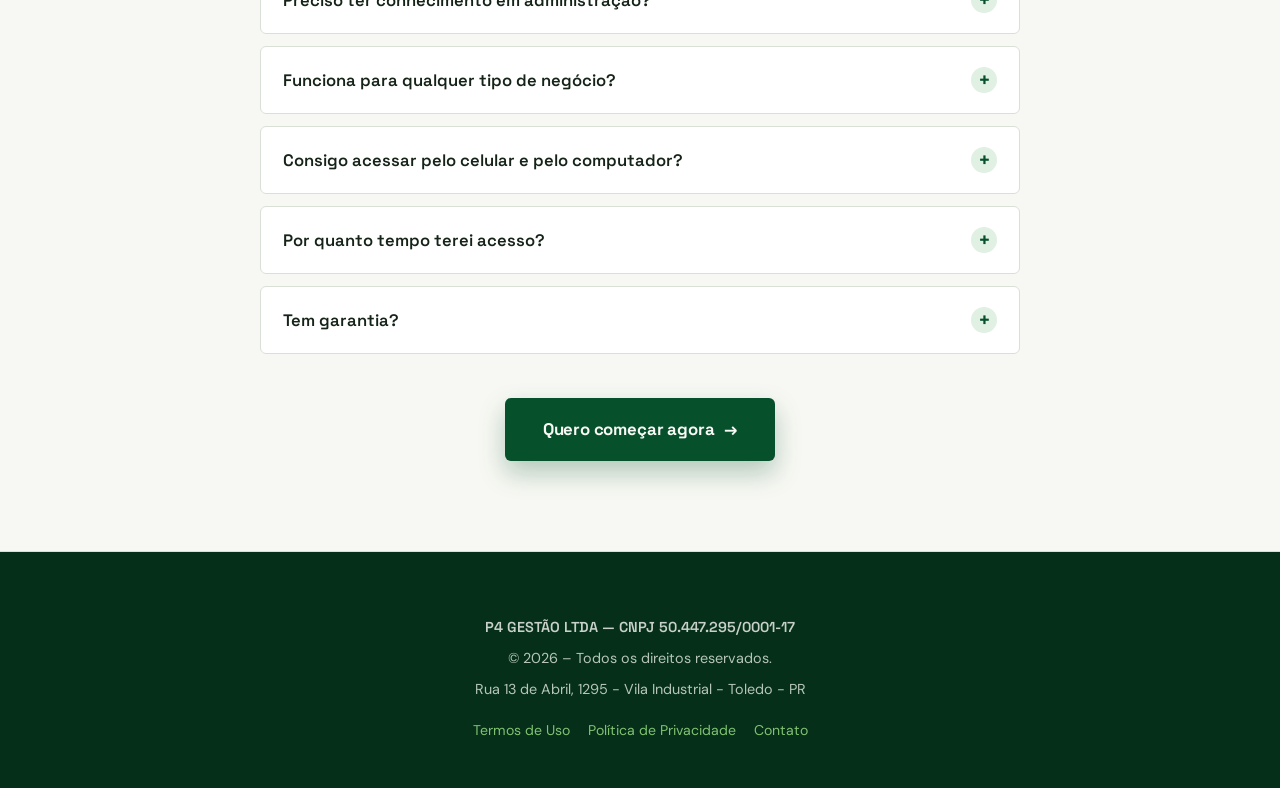
==== commit 5564e6be: "Add files via upload" ====
--- a/index.html
+++ b/index.html
@@ -388,8 +388,9 @@
 }
 @media(max-width:560px){
   .wrap{padding:0 18px}
-  .brandmark{font-size:.9rem;white-space:nowrap}
-  .brandmark .dot,.brandmark .reg{display:none}
+  .brandmark{font-size:.8rem;white-space:normal;gap:8px;justify-content:center;max-width:94%}
+  .brandmark .short,.brandmark .dot{display:none}
+  .brandmark .reg{display:inline;color:var(--cream);font-weight:600;opacity:1;line-height:1.25;text-align:left}
   .btn{font-size:1rem;padding:16px 22px}
   .serious-card .btn,.faq-cta .btn{width:100%}
   .hero{padding:48px 0 86px}
@@ -411,7 +412,7 @@
 
 <!-- ===== TOP BAR ===== -->
 <div class="topbar">
-  <span class="brandmark"><span class="logo-sq">MPE</span> MPE Digital <span class="dot"></span> <span class="reg">Mapa do Planejamento Estratégico Digital</span></span>
+  <span class="brandmark"><span class="logo-sq">MPE</span> <span class="short">MPE Digital</span> <span class="dot"></span> <span class="reg">Mapa do Planejamento Estratégico Digital</span></span>
 </div>
 
 <!-- ===== HERO ===== -->
